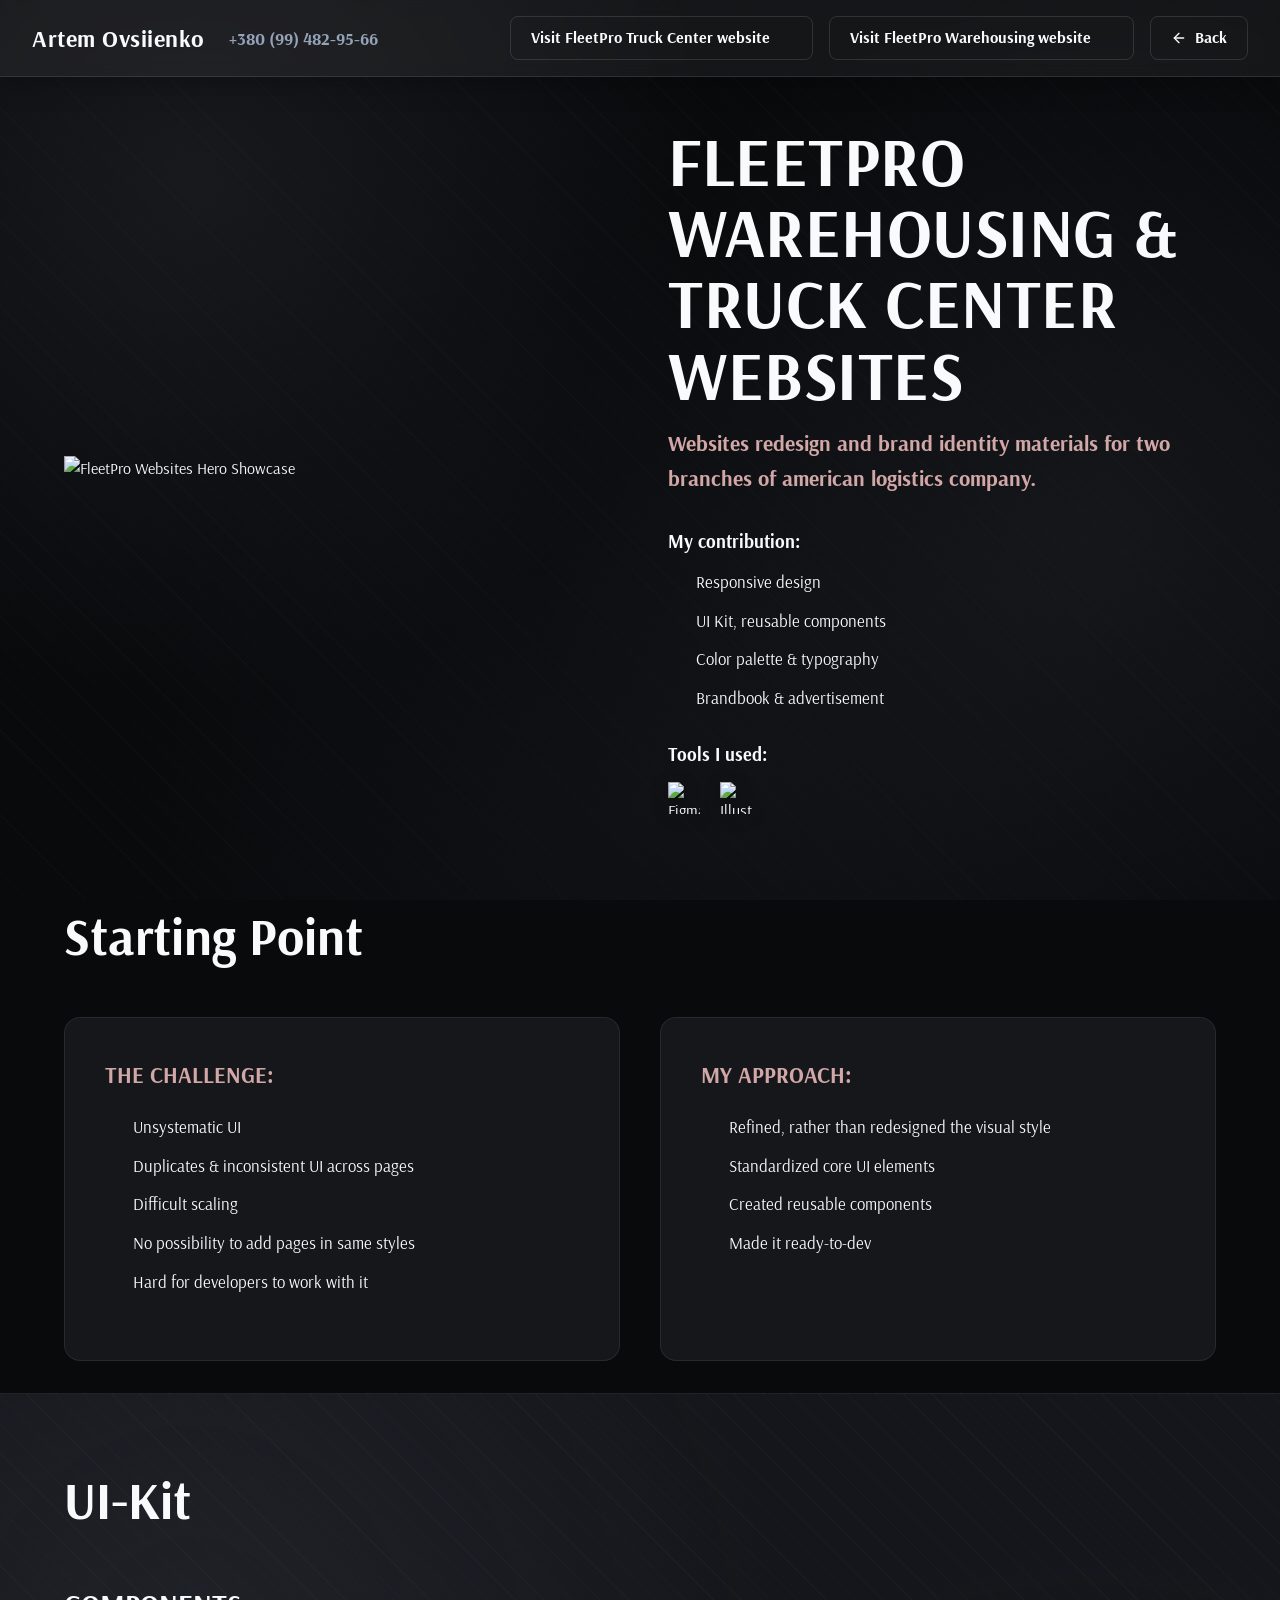
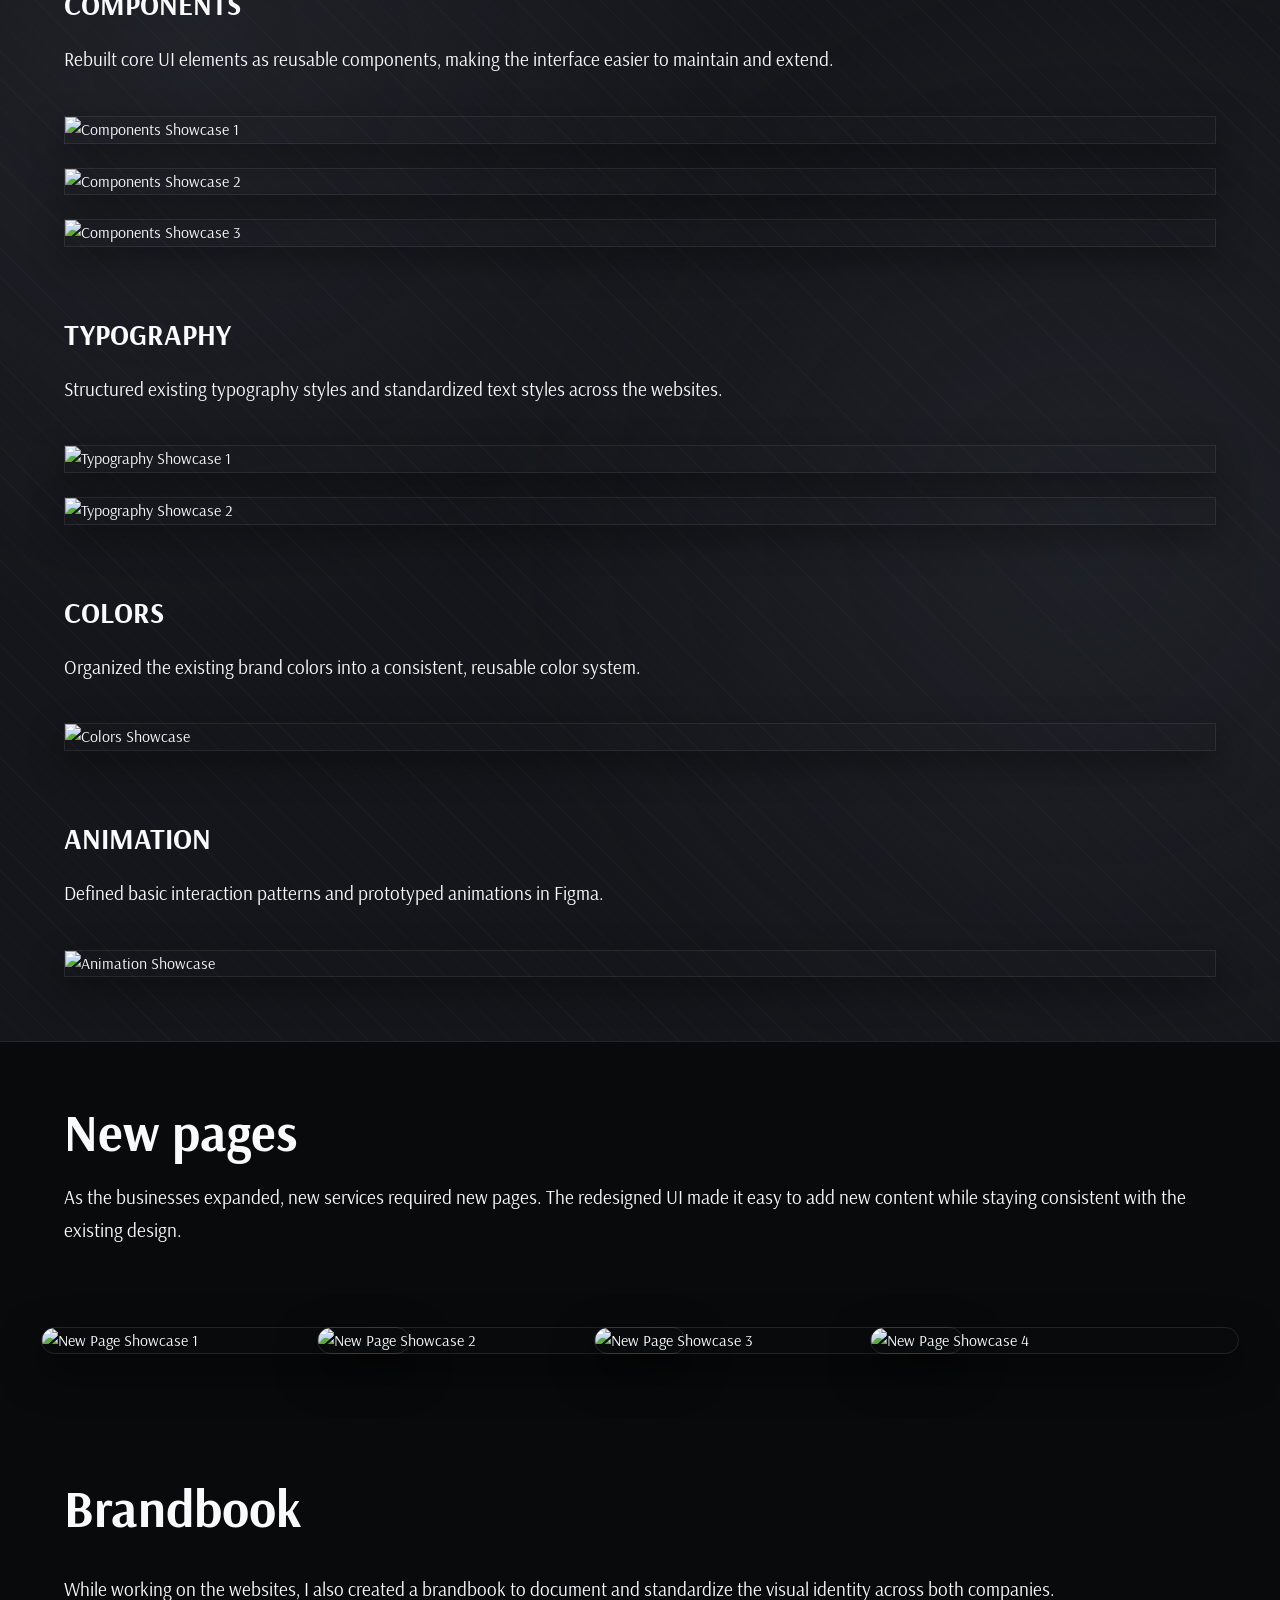
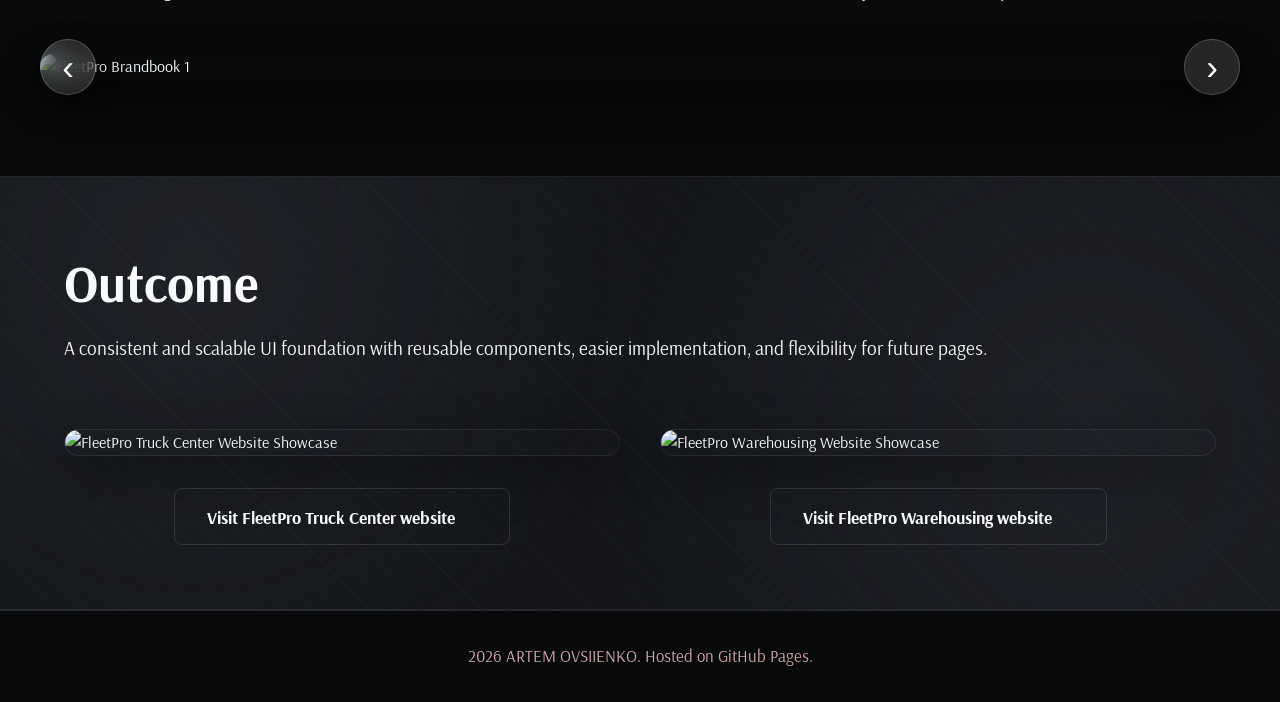
==== fleetpro.html @ a0282f59 "Add files via upload" ====
<!DOCTYPE html>
<html lang="uk">
<head>
  <meta charset="UTF-8" />
  <meta name="viewport" content="width=device-width, initial-scale=1.0" />
  <title>FleetPro Websites — Artem Ovsiienko</title>
  
  <!-- Google Fonts: Arsenal -->
  <link rel="preconnect" href="https://fonts.googleapis.com">
  <link rel="preconnect" href="https://fonts.gstatic.com" crossorigin>
  <link href="https://fonts.googleapis.com/css2?family=Arsenal:ital,wght@0,400;0,700;1,400;1,700&display=swap" rel="stylesheet">
  
  <link rel="stylesheet" href="style.css" />
</head>
<body>

  <!-- Case Study Navigation Bar -->
  <header class="navbar">
    <div class="logo-wrapper">
      <a href="index.html" class="logo">Artem Ovsiienko</a>
      <a href="tel:+380994829566" class="header-phone">+380 (99) 482-95-66</a>
    </div>
    
    <div class="case-nav-right">
      <a href="https://www.fleetprotruckcenter.com/" target="_blank" rel="noopener noreferrer" class="btn btn-outline-back hide-on-mobile">
        <span>Visit FleetPro Truck Center website</span>
        <img src="Media/open_in_new.svg" alt="" class="nav-external-icon" />
      </a>
      <a href="https://www.fleetprowarehousing.com/" target="_blank" rel="noopener noreferrer" class="btn btn-outline-back hide-on-mobile">
        <span>Visit FleetPro Warehousing website</span>
        <img src="Media/open_in_new.svg" alt="" class="nav-external-icon" />
      </a>
      <a href="index.html#work" class="btn btn-outline-back btn-back-nav">
        <svg class="back-arrow-icon" viewBox="0 0 24 24" fill="none" stroke="currentColor" stroke-width="2" stroke-linecap="round" stroke-linejoin="round">
          <line x1="19" y1="12" x2="5" y2="12"></line>
          <polyline points="12 19 5 12 12 5"></polyline>
        </svg>
        <span class="btn-text">Back</span>
      </a>
    </div>
  </header>

  <!-- Mobile-Only Floating Action Button -->
  <a href="https://www.fleetprotruckcenter.com/" target="_blank" rel="noopener noreferrer" class="btn btn-floating-external mobile-only-floating">
    <span>Visit FleetPro Truck Center website</span>
    <img src="Media/open_in_new.svg" alt="" class="external-icon" />
  </a>

  <!-- Case Study Main Content -->
  <main class="case-detail-container">

    <!-- 1. Hero Section -->
    <section class="case-hero-grid">
      <div class="case-hero-img-wrapper">
        <img src="Media/fleetpro/fleetpro_hero.png" alt="FleetPro Websites Hero Showcase" class="case-hero-img" />
      </div>

      <div class="case-hero-text">
        <h1 class="case-title">FLEETPRO WAREHOUSING & TRUCK CENTER WEBSITES</h1>
        <p class="case-subtitle">Websites redesign and brand identity materials for two branches of american logistics company.</p>

        <div class="case-role-block">
          <span class="role-label">My contribution:</span>
          <ul class="custom-list">
            <li>Responsive design</li>
            <li>UI Kit, reusable components</li>
            <li>Color palette & typography</li>
            <li>Brandbook & advertisement</li>
          </ul>
        </div>

        <!-- Tools I used Block -->
        <div class="case-tools-block">
          <span class="role-label">Tools I used:</span>
          <div class="tools-icon-row">
            <img src="Media/figma.svg" alt="Figma" class="tool-icon" title="Figma" />
            <img src="Media/illustrator.svg" alt="Illustrator" class="tool-icon" title="Illustrator" />
          </div>
        </div>
      </div>
    </section>

    <!-- 2. Starting Point Section -->
    <section class="case-section">
      <div class="case-section-header">
        <h2>Starting Point</h2>
      </div>

      <div class="comparison-split-wrapper">
        <!-- Left Frame -->
        <div class="comparison-card">
          <h3>The challenge:</h3>
          <ul class="custom-list">
            <li>Unsystematic UI</li>
            <li>Duplicates & inconsistent UI across pages</li>
            <li>Difficult scaling</li>
            <li>No possibility to add pages in same styles</li>
            <li>Hard for developers to work with it</li>
          </ul>
        </div>

        <!-- Right Frame -->
        <div class="comparison-card">
          <h3>My approach:</h3>
          <ul class="custom-list">
            <li>Refined, rather than redesigned the visual style</li>
            <li>Standardized core UI elements</li>
            <li>Created reusable components</li>
            <li>Made it ready-to-dev</li>
          </ul>
        </div>
      </div>
    </section>

  </main>

  <!-- 3. UI-Kit Section (Elevated Lighter Dark Section) -->
  <section class="section-elevated-wrapper">
    <div class="case-detail-container" style="padding-top: 4rem; padding-bottom: 4rem;">
      <section class="case-section">
        <div class="case-section-header">
          <h2>UI-Kit</h2>
        </div>

        <div class="uikit-vertical-container">
          
          <!-- Components Group -->
          <div class="uikit-group">
            <h3>Components</h3>
            <p class="case-lead-text">Rebuilt core UI elements as reusable components, making the interface easier to maintain and extend.</p>
            <div class="uikit-stacked-media">
              <img src="Media/fleetpro/components1.png" alt="Components Showcase 1" />
              <img src="Media/fleetpro/components2.png" alt="Components Showcase 2" />
              <img src="Media/fleetpro/components3.png" alt="Components Showcase 3" />
            </div>
          </div>

          <!-- Typography Group -->
          <div class="uikit-group">
            <h3>Typography</h3>
            <p class="case-lead-text">Structured existing typography styles and standardized text styles across the websites.</p>
            <div class="uikit-stacked-media">
              <img src="Media/fleetpro/typography1.png" alt="Typography Showcase 1" />
              <img src="Media/fleetpro/typography2.png" alt="Typography Showcase 2" />
            </div>
          </div>

          <!-- Colors Group -->
          <div class="uikit-group">
            <h3>Colors</h3>
            <p class="case-lead-text">Organized the existing brand colors into a consistent, reusable color system.</p>
            <div class="uikit-stacked-media">
              <img src="Media/fleetpro/colors.png" alt="Colors Showcase" />
            </div>
          </div>

          <!-- Animation Group -->
          <div class="uikit-group">
            <h3>Animation</h3>
            <p class="case-lead-text">Defined basic interaction patterns and prototyped animations in Figma.</p>
            <div class="uikit-stacked-media">
              <img src="Media/fleetpro/animation.png" alt="Animation Showcase" />
            </div>
          </div>

        </div>
      </section>
    </div>
  </section>

  <!-- 4. New Pages Section -->
  <main class="case-detail-container">
    <section class="case-section">
      <div class="case-section-header">
        <h2>New pages</h2>
        <p class="case-lead-text">
          As the businesses expanded, new services required new pages. The redesigned UI made it easy to add new content while staying consistent with the existing design.
        </p>
      </div>

      <div class="new-pages-overlap-container">
        <div class="new-page-card page-1"><img src="Media/fleetpro/newpage1.png" alt="New Page Showcase 1" /></div>
        <div class="new-page-card page-2"><img src="Media/fleetpro/newpage2.png" alt="New Page Showcase 2" /></div>
        <div class="new-page-card page-3"><img src="Media/fleetpro/newpage3.png" alt="New Page Showcase 3" /></div>
        <div class="new-page-card page-4"><img src="Media/fleetpro/newpage4.png" alt="New Page Showcase 4" /></div>
      </div>
    </section>
  </main>

  <!-- 5. Brandbook Section (Carousel - 19 Slides) -->
  <section class="diagram-carousel-section">
    
    <div class="carousel-text-header">
      <h2>Brandbook</h2>
      <p class="case-lead-text">
        While working on the websites, I also created a brandbook to document and standardize the visual identity across both companies.
      </p>
    </div>

    <!-- Carousel Stage -->
    <div class="carousel-stage">
      <button class="carousel-btn prev-btn" id="prevSlide" aria-label="Previous Slide">‹</button>
      
      <div class="carousel-viewport">
        <div class="carousel-track" id="carouselTrack">
          <div class="carousel-slide"><img src="Media/fleetpro/fleetpro_carousel1.png" alt="FleetPro Brandbook 1" /><div class="slide-shadow-overlay"></div></div>
          <div class="carousel-slide"><img src="Media/fleetpro/fleetpro_carousel2.png" alt="FleetPro Brandbook 2" /><div class="slide-shadow-overlay"></div></div>
          <div class="carousel-slide"><img src="Media/fleetpro/fleetpro_carousel3.png" alt="FleetPro Brandbook 3" /><div class="slide-shadow-overlay"></div></div>
          <div class="carousel-slide"><img src="Media/fleetpro/fleetpro_carousel4.png" alt="FleetPro Brandbook 4" /><div class="slide-shadow-overlay"></div></div>
          <div class="carousel-slide"><img src="Media/fleetpro/fleetpro_carousel5.png" alt="FleetPro Brandbook 5" /><div class="slide-shadow-overlay"></div></div>
          <div class="carousel-slide"><img src="Media/fleetpro/fleetpro_carousel6.png" alt="FleetPro Brandbook 6" /><div class="slide-shadow-overlay"></div></div>
          <div class="carousel-slide"><img src="Media/fleetpro/fleetpro_carousel7.png" alt="FleetPro Brandbook 7" /><div class="slide-shadow-overlay"></div></div>
          <div class="carousel-slide"><img src="Media/fleetpro/fleetpro_carousel8.png" alt="FleetPro Brandbook 8" /><div class="slide-shadow-overlay"></div></div>
          <div class="carousel-slide"><img src="Media/fleetpro/fleetpro_carousel9.png" alt="FleetPro Brandbook 9" /><div class="slide-shadow-overlay"></div></div>
          <div class="carousel-slide"><img src="Media/fleetpro/fleetpro_carousel10.png" alt="FleetPro Brandbook 10" /><div class="slide-shadow-overlay"></div></div>
          <div class="carousel-slide"><img src="Media/fleetpro/fleetpro_carousel11.png" alt="FleetPro Brandbook 11" /><div class="slide-shadow-overlay"></div></div>
          <div class="carousel-slide"><img src="Media/fleetpro/fleetpro_carousel12.png" alt="FleetPro Brandbook 12" /><div class="slide-shadow-overlay"></div></div>
          <div class="carousel-slide"><img src="Media/fleetpro/fleetpro_carousel13.png" alt="FleetPro Brandbook 13" /><div class="slide-shadow-overlay"></div></div>
          <div class="carousel-slide"><img src="Media/fleetpro/fleetpro_carousel14.png" alt="FleetPro Brandbook 14" /><div class="slide-shadow-overlay"></div></div>
          <div class="carousel-slide"><img src="Media/fleetpro/fleetpro_carousel15.png" alt="FleetPro Brandbook 15" /><div class="slide-shadow-overlay"></div></div>
          <div class="carousel-slide"><img src="Media/fleetpro/fleetpro_carousel16.png" alt="FleetPro Brandbook 16" /><div class="slide-shadow-overlay"></div></div>
          <div class="carousel-slide"><img src="Media/fleetpro/fleetpro_carousel17.png" alt="FleetPro Brandbook 17" /><div class="slide-shadow-overlay"></div></div>
          <div class="carousel-slide"><img src="Media/fleetpro/fleetpro_carousel18.png" alt="FleetPro Brandbook 18" /><div class="slide-shadow-overlay"></div></div>
          <div class="carousel-slide"><img src="Media/fleetpro/fleetpro_carousel19.png" alt="FleetPro Brandbook 19" /><div class="slide-shadow-overlay"></div></div>
        </div>
      </div>

      <button class="carousel-btn next-btn" id="nextSlide" aria-label="Next Slide">›</button>
    </div>

  </section>

  <!-- 6. Outcome Section (Elevated Lighter Dark Section with Two Separate Columns) -->
  <section class="section-elevated-wrapper">
    <div class="case-detail-container" style="padding-top: 4rem; padding-bottom: 4rem;">
      <section class="case-section">
        <div class="case-section-header">
          <h2>Outcome</h2>
          <p class="case-lead-text">
            A consistent and scalable UI foundation with reusable components, easier implementation, and flexibility for future pages.
          </p>
        </div>

        <!-- Two Separate Unoverlayed Columns -->
        <div class="outcome-columns-wrapper">
          
          <!-- Column 1: Truck Center -->
          <div class="outcome-column">
            <div class="outcome-card-clean">
              <img src="Media/fleetpro/truckcenter.png" alt="FleetPro Truck Center Website Showcase" />
            </div>
            <a href="https://www.fleetprotruckcenter.com/" target="_blank" rel="noopener noreferrer" class="btn btn-outline-back btn-section-external hide-on-mobile">
              <span>Visit FleetPro Truck Center website</span>
              <img src="Media/open_in_new.svg" alt="" class="nav-external-icon" />
            </a>
          </div>

          <!-- Column 2: Warehousing -->
          <div class="outcome-column">
            <div class="outcome-card-clean">
              <img src="Media/fleetpro/warehousing.png" alt="FleetPro Warehousing Website Showcase" />
            </div>
            <a href="https://www.fleetprowarehousing.com/" target="_blank" rel="noopener noreferrer" class="btn btn-outline-back btn-section-external hide-on-mobile">
              <span>Visit FleetPro Warehousing website</span>
              <img src="Media/open_in_new.svg" alt="" class="nav-external-icon" />
            </a>
          </div>

        </div>
      </section>
    </div>
  </section>

  <footer>
    <p class="footer-text">2026 ARTEM OVSIIENKO. Hosted on GitHub Pages.</p>
  </footer>

  <script src="script.js"></script>
</body>
</html>
---- style.css ----
/* CSS Variables & Global Reset - Monochrome & Grey Theme */
:root {
  --bg-dark: #090a0c;
  --bg-card: rgba(26, 28, 33, 0.75);
  --bg-elevated: #14161b;
  --bg-solid-grey: #1a1c21;
  --text-primary: #f8fafc;
  --text-muted: #94a3b8;
  --accent: #e2e8f0;
  --accent-rose: #D2A7A7;
  --border-color: rgba(255, 255, 255, 0.12);
  --border-hover: rgba(255, 255, 255, 0.35);
  --font-family: 'Arsenal', sans-serif;
  --max-width: 1200px;
  --radius: 16px;
  --transition: all 0.35s cubic-bezier(0.16, 1, 0.3, 1);
  --scroll-progress: 0%;
}

* {
  box-sizing: border-box;
  margin: 0;
  padding: 0;
}

html {
  scroll-behavior: smooth;
}

body {
  background-color: var(--bg-dark);
  background-image: 
    radial-gradient(circle at 15% 20%, rgba(50, 53, 61, 0.35) 0%, transparent 40%),
    radial-gradient(circle at 85% 60%, rgba(35, 38, 44, 0.45) 0%, transparent 45%),
    radial-gradient(circle at 50% 90%, rgba(20, 22, 26, 0.6) 0%, transparent 50%),
    repeating-linear-gradient(
      45deg,
      rgba(255, 255, 255, 0.015) 0,
      rgba(255, 255, 255, 0.015) 1px,
      transparent 0,
      transparent 20px
    );
  background-attachment: fixed;
  color: var(--text-primary);
  font-family: var(--font-family);
  line-height: 1.6;
}

/* Typography */
h1 { font-weight: 700; line-height: 1.02; letter-spacing: 0.5px; margin-bottom: 0.75rem; text-transform: uppercase; }
h2 { font-size: 3.25rem; font-weight: 700; margin-bottom: 0.5rem; }
h3 { font-size: 1.65rem; font-weight: 700; color: var(--text-primary); text-transform: uppercase; }
p { color: var(--text-muted); margin-bottom: 1rem; font-size: 1.05rem; }
a { color: var(--accent); text-decoration: none; transition: var(--transition); }

.section {
  max-width: var(--max-width);
  margin: 0 auto;
  padding: 5rem 1.5rem;
}

.section-hero {
  padding-bottom: 2rem;
}

.section-no-frame {
  background: transparent;
  padding: 5rem 1.5rem;
}

.section-header {
  margin-bottom: 3rem;
}

.nda-text, .earlier-work-intro {
  color: var(--accent-rose);
  font-size: 1.05rem;
  margin-bottom: 0.5rem;
}

.section-header .sub-text {
  color: var(--text-primary);
  font-weight: 700;
  margin-top: 0.5rem;
}

/* Custom List with SVG Diamond Bullet */
.custom-list {
  list-style: none;
  padding-left: 0;
  margin-bottom: 1.5rem;
}

.custom-list li {
  position: relative;
  padding-left: 1.75rem;
  margin-bottom: 0.75rem;
  color: var(--text-primary);
  font-size: 1.05rem;
  font-weight: 400;
}

.custom-list li b {
  font-weight: 700;
  color: var(--text-primary);
}

.custom-list li::before {
  content: "";
  position: absolute;
  left: 0;
  top: 0.35rem;
  width: 12px;
  height: 12px;
  background: url('Media/diamond.svg') no-repeat center center;
  background-size: contain;
}

/* Dark Custom List specifically for Light Frame Backgrounds */
.custom-list-dark li {
  color: #0f172a !important;
}

.custom-list-dark li b {
  color: #0f172a !important;
}

.hero-lead {
  font-size: 1.5rem;
  font-weight: 700;
  line-height: 1.35;
  color: var(--accent-rose);
  margin-bottom: 2.5rem;
}

/* Mobile vs Desktop Header Visibility */
.hero-header-mobile {
  display: none;
}

.hero-header-desktop {
  display: block;
}

/* Navbar — Dynamic Scroll Gradient Fill */
.navbar {
  position: sticky;
  top: 0;
  background: 
    linear-gradient(
      to right, 
      var(--bg-solid-grey) 0%, 
      var(--bg-solid-grey) var(--scroll-progress), 
      rgba(255, 255, 255, 0.05) var(--scroll-progress), 
      rgba(255, 255, 255, 0.05) 100%
    ) !important;
  backdrop-filter: blur(8px);
  -webkit-backdrop-filter: blur(8px);
  border-bottom: 1px solid rgba(255, 255, 255, 0.10);
  display: flex;
  justify-content: space-between;
  align-items: center;
  padding: 1rem 2rem;
  z-index: 1000;
  box-shadow: 0 4px 30px rgba(0, 0, 0, 0.3);
  will-change: background;
}

.logo-wrapper {
  display: flex;
  align-items: center;
  gap: 1.5rem;
}

.logo {
  font-size: 1.5rem;
  font-weight: 700;
  color: var(--text-primary);
  letter-spacing: 0.5px;
}

.header-phone {
  color: var(--text-muted);
  font-weight: 700;
  font-size: 1.1rem;
  transition: var(--transition);
}

.header-phone:hover {
  color: var(--text-primary);
}

.nav-menu {
  display: flex;
  align-items: center;
  gap: 2rem;
}

.nav-link {
  color: var(--text-muted);
  font-weight: 700;
  font-size: 1.1rem;
  display: inline-block;
  transition: transform 0.25s ease, color 0.25s ease;
  transform-origin: center;
}

.nav-link:hover {
  color: var(--text-primary);
}

.nav-link.active {
  color: var(--text-primary);
  transform: scale(1.1);
  text-shadow: 0 0 12px rgba(248, 250, 252, 0.3);
}

.nav-toggle {
  display: none;
  background: none;
  border: none;
  cursor: pointer;
  flex-direction: column;
  gap: 5px;
}

.bar {
  width: 24px;
  height: 2px;
  background-color: var(--text-primary);
  transition: var(--transition);
}

/* External Link Icon in Navbar */
.nav-external-icon {
  width: 14px;
  height: 14px;
  object-fit: contain;
  filter: brightness(0) invert(1);
}

/* Mobile-Only Floating External Button — Hidden on Desktop Viewports */
.mobile-only-floating {
  display: none !important;
}

/* Hero Section */
.hero-container {
  display: grid;
  grid-template-columns: 1fr 1.1fr;
  gap: 2.5rem;
  align-items: center;
}

.hero-img-wrapper {
  width: 100%;
}

.hero-photo {
  width: 100%;
  max-height: 1040px;
  object-fit: contain;
  display: block;
}

.hero-title {
  font-size: 8.25rem;
}

/* Buttons Styling */
.btn {
  display: inline-flex;
  align-items: center;
  justify-content: center;
  padding: 0.85rem 1.75rem;
  border-radius: 8px;
  font-weight: 700;
  font-size: 1.05rem;
  text-align: center;
  cursor: pointer;
  transition: var(--transition);
  text-decoration: none;
}

/* Interactive Cards Layouts */
.card {
  text-decoration: none !important;
  color: inherit;
  cursor: pointer;
}

.cards-grid {
  display: grid;
  grid-template-columns: repeat(3, 1fr);
  gap: 2.5rem;
}

.card-full {
  grid-column: span 3;
  display: grid;
  grid-template-columns: 1fr 1.1fr;
  align-items: center;
  background-color: var(--bg-card);
  border: none;
  border-radius: var(--radius);
  overflow: hidden;
  position: relative;
  transition: var(--transition);
  min-height: 420px;
}

.card-education {
  margin-top: 1rem;
}

.card-title-rose {
  color: var(--accent-rose);
}

.card-stacked {
  display: flex;
  flex-direction: column;
  background-color: var(--bg-card);
  border: none;
  border-radius: var(--radius);
  overflow: hidden;
  position: relative;
  transition: var(--transition);
  min-height: 680px;
}

.card-visual-top {
  position: relative;
  z-index: 2;
  width: 100%;
  height: 400px;
  display: flex;
  align-items: center;
  justify-content: center;
  padding: 0.5rem 1.5rem 0;
  overflow: hidden;
}

.card-corner-icon {
  position: absolute;
  top: 1.5rem;
  right: 1.5rem;
  width: 28px;
  height: 28px;
  z-index: 3;
  object-fit: contain;
  transition: var(--transition);
}

.card-bg-img {
  position: absolute;
  top: 0;
  left: 0;
  width: 100%;
  height: 100%;
  object-fit: cover;
  z-index: 1;
  transition: var(--transition);
}

.card-visual {
  position: relative;
  z-index: 2;
  width: 100%;
  height: 100%;
  min-height: 380px;
  display: flex;
  align-items: center;
  justify-content: center;
  padding: 1.5rem;
}

.card-mockup-img {
  position: relative;
  z-index: 2;
  max-width: 90%;
  max-height: 85%;
  object-fit: contain;
  transition: var(--transition);
}

.card-visual-top .card-mockup-img {
  max-width: 100%;
  max-height: 100%;
  transform: scale(1.15);
}

/* Liquid Glass Holders */
.card-glass-holder {
  position: relative;
  z-index: 2;
  margin: 1.5rem 1.5rem 1.5rem 0;
  padding: 2rem;
  background: rgba(255, 255, 255, 0.05);
  backdrop-filter: blur(8px);
  -webkit-backdrop-filter: blur(8px);
  border: 1px solid rgba(255, 255, 255, 0.10);
  border-radius: calc(var(--radius) - 4px);
  display: flex;
  flex-direction: column;
  justify-content: space-between;
  flex-grow: 1;
  transition: var(--transition);
  box-shadow: 0 8px 32px 0 rgba(0, 0, 0, 0.37);
}

.card-stacked .card-glass-holder {
  margin: 0.75rem 1.25rem 1.25rem;
}

.card-glass-header {
  display: flex;
  justify-content: space-between;
  align-items: center;
  margin-bottom: 0.75rem;
}

.tag-group {
  display: flex;
  align-items: center;
  flex-wrap: wrap;
  gap: 0.4rem;
  margin-bottom: 1rem;
}

.card-tag {
  font-size: 0.85rem;
  font-weight: 700;
  color: var(--accent-rose);
  text-transform: lowercase;
}

.tag-diamond {
  width: 10px;
  height: 10px;
  opacity: 0.8;
  display: inline-block;
}

.card-year {
  font-size: 1.15rem;
  font-weight: 700;
  color: #F8FAFC;
}

.card-desc {
  color: #F8FAFC;
  font-size: 1.05rem;
  margin-bottom: 0;
}

/* Card Hover Animations */
.card:hover {
  box-shadow: 0 16px 40px rgba(0, 0, 0, 0.6);
}

.card:hover .card-bg-img {
  transform: scale(1.03);
}

.card:hover .card-mockup-img {
  transform: scale(1.04) translateY(-4px);
}

.card-stacked:hover .card-visual-top .card-mockup-img {
  transform: scale(1.2) translateY(-4px);
}

.card:hover .card-corner-icon {
  transform: translateY(-2px) scale(1.1);
}

.card:hover .card-glass-holder {
  background: rgba(255, 255, 255, 0.08);
  border-color: rgba(255, 255, 255, 0.20);
}

/* Earlier Work Grid */
.cards-grid-two {
  display: grid;
  grid-template-columns: repeat(2, 1fr);
  gap: 2.5rem;
}

/* Contacts Section */
.contact-section-clean {
  padding: 5rem 1.5rem;
}

.contact-grid-two {
  display: grid;
  grid-template-columns: 1fr 1fr;
  gap: 2.5rem;
  align-items: stretch;
}

.contact-list {
  display: flex;
  flex-direction: column;
  justify-content: center;
  gap: 1.75rem;
}

.contact-item {
  display: flex;
  align-items: center;
  gap: 1rem;
  color: var(--text-primary);
  font-size: 1.35rem;
  font-weight: 700;
  text-decoration: none !important;
  transition: var(--transition);
}

.contact-item:hover {
  color: var(--accent-rose);
  transform: translateX(4px);
}

.contact-icon {
  width: 28px;
  height: 28px;
  object-fit: contain;
  transition: var(--transition);
}

/* CV Stacked Card in Contacts Section */
.card-cv {
  min-height: 520px;
}

.card-glass-holder-cv {
  align-items: center;
  justify-content: center;
  margin: 0.75rem 1.25rem 1.25rem;
  padding: 1.5rem;
  flex-grow: 0;
}

.cv-title-centered {
  text-align: center;
  font-size: 1.5rem;
  letter-spacing: 1px;
  margin-bottom: 0;
}

/* Modal Popup Window */
.modal-overlay {
  position: fixed;
  top: 0;
  left: 0;
  width: 100vw;
  height: 100vh;
  background: rgba(0, 0, 0, 0.75);
  backdrop-filter: blur(8px);
  -webkit-backdrop-filter: blur(8px);
  z-index: 2000;
  display: flex;
  align-items: center;
  justify-content: center;
  padding: 1.5rem;
  opacity: 0;
  visibility: hidden;
  transition: all 0.3s ease;
}

.modal-overlay.active {
  opacity: 1;
  visibility: visible;
}

.modal-box {
  background: rgba(26, 28, 33, 0.95);
  border: 1px solid rgba(255, 255, 255, 0.2);
  border-radius: var(--radius);
  padding: 2.25rem;
  max-width: 480px;
  width: 100%;
  box-shadow: 0 20px 50px rgba(0, 0, 0, 0.8);
  transform: translateY(20px);
  transition: transform 0.3s ease;
}

.modal-overlay.active .modal-box {
  transform: translateY(0);
}

.modal-box h3 {
  margin-bottom: 0.75rem;
  font-size: 1.5rem;
}

.modal-box p {
  color: var(--text-primary);
  font-size: 1.05rem;
  margin-bottom: 1.75rem;
  line-height: 1.5;
}

.modal-actions {
  display: flex;
  gap: 1rem;
  justify-content: flex-end;
}

.btn-modal-cancel {
  background: transparent;
  color: var(--text-muted);
  border: 1px solid var(--border-color);
  padding: 0.75rem 1.25rem;
}

.btn-modal-cancel:hover {
  color: var(--text-primary);
  border-color: var(--border-hover);
}

.btn-modal-confirm {
  background: var(--text-primary);
  color: #000;
  padding: 0.75rem 1.5rem;
}

.btn-modal-confirm:hover {
  background: #ffffff;
  color: #000;
}

/* Case Study Pages & Back Button Fixes */
.case-nav-right {
  display: flex;
  align-items: center;
  gap: 1rem;
  flex-shrink: 0;
}

.btn-outline-back {
  background-color: transparent;
  color: var(--text-primary);
  border: 1px solid var(--border-color);
  padding: 0.5rem 1.25rem;
  border-radius: 8px;
  font-size: 1rem;
  font-weight: 700;
  display: inline-flex;
  align-items: center;
  gap: 0.5rem;
  white-space: nowrap;
  transition: var(--transition);
}

.btn-outline-back span {
  white-space: nowrap;
}

.btn-outline-back:hover {
  border-color: var(--border-hover);
  background-color: rgba(255, 255, 255, 0.08);
  color: var(--accent-rose);
  transform: translateX(-2px);
}

.back-arrow-icon {
  width: 16px;
  height: 16px;
  flex-shrink: 0;
  stroke: currentColor;
}

.case-gallery-container {
  width: 100%;
  max-width: 1400px;
  margin: 0 auto;
  padding: 2rem 1.5rem 4rem;
  display: flex;
  flex-direction: column;
  gap: 2rem;
}

.gallery-item {
  width: 100%;
  border-radius: var(--radius);
  overflow: hidden;
  box-shadow: 0 10px 30px rgba(0, 0, 0, 0.4);
}

.gallery-media {
  width: 100%;
  height: auto;
  display: block;
  object-fit: cover;
}

/* ==========================================================================
   Case Studies Common Layouts (Sierra & FleetPro)
   ========================================================================== */

.case-detail-container {
  width: 100%;
  max-width: 1200px;
  margin: 0 auto;
  padding: 3rem 1.5rem 2rem;
  display: flex;
  flex-direction: column;
  gap: 5rem;
}

.case-hero-grid {
  display: grid;
  grid-template-columns: 1fr 1fr;
  gap: 3.5rem;
  align-items: center;
}

.case-hero-img-wrapper {
  width: 100%;
}

.case-hero-img {
  width: 100%;
  height: auto;
  object-fit: contain;
  display: block;
}

.case-title {
  font-size: 4.25rem;
  font-weight: 700;
  line-height: 1.05;
  color: var(--text-primary);
  margin-bottom: 1rem;
}

.case-subtitle {
  font-size: 1.35rem;
  font-weight: 700;
  color: var(--accent-rose);
  margin-bottom: 2rem;
}

.role-label {
  display: block;
  font-size: 1.15rem;
  font-weight: 700;
  color: var(--text-primary);
  margin-bottom: 0.75rem;
}

/* Tools I used Icon Row */
.case-tools-block {
  margin-top: 1.75rem;
}

.tools-icon-row {
  display: flex;
  align-items: center;
  gap: 1.25rem;
}

.tool-icon {
  width: 32px;
  height: 32px;
  object-fit: contain;
  transition: var(--transition);
  filter: drop-shadow(0 4px 8px rgba(0, 0, 0, 0.3));
}

.tool-icon:hover {
  transform: translateY(-3px) scale(1.1);
}

.case-section {
  display: flex;
  flex-direction: column;
  gap: 2rem;
  width: 100%;
  max-width: 1200px;
}

.case-lead-text {
  font-size: 1.2rem;
  line-height: 1.7;
  color: var(--text-primary);
  width: 100%;
}

/* Elevated Dark Section Wrappers (Slightly Lighter Dark BG & Standard Light Font) */
.section-elevated-wrapper {
  width: 100vw;
  position: relative;
  left: 50%;
  right: 50%;
  margin-left: -50vw;
  margin-right: -50vw;
  background-color: var(--bg-elevated);
  background-image: 
    radial-gradient(circle at 15% 20%, rgba(65, 68, 77, 0.25) 0%, transparent 40%),
    radial-gradient(circle at 85% 60%, rgba(50, 53, 61, 0.35) 0%, transparent 45%),
    repeating-linear-gradient(
      45deg,
      rgba(255, 255, 255, 0.02) 0,
      rgba(255, 255, 255, 0.02) 1px,
      transparent 0,
      transparent 20px
    );
  color: var(--text-primary);
  border-top: 1px solid rgba(255, 255, 255, 0.05);
  border-bottom: 1px solid rgba(255, 255, 255, 0.05);
}

/* Two Independent Glass Cards */
.comparison-split-wrapper {
  display: grid;
  grid-template-columns: 1fr 1fr;
  gap: 2.5rem;
  width: 100%;
}

.comparison-card {
  background-color: var(--bg-card);
  padding: 2.5rem;
  border-radius: var(--radius);
  border: 1px solid rgba(255, 255, 255, 0.08);
  backdrop-filter: blur(8px);
  -webkit-backdrop-filter: blur(8px);
  height: 100%;
}

.comparison-card h3 {
  font-size: 1.4rem;
  margin-bottom: 1.25rem;
  color: var(--accent-rose);
}

/* Explicit Light Theme Variation for Comparison Cards */
.comparison-card-light {
  background-color: #e2e8f0 !important;
  background-image: repeating-linear-gradient(
    45deg,
    rgba(9, 10, 12, 0.035) 0,
    rgba(9, 10, 12, 0.035) 1px,
    transparent 0,
    transparent 20px
  ) !important;
  border: 1px solid rgba(9, 10, 12, 0.12) !important;
  color: #090a0c !important;
  box-shadow: 0 10px 30px rgba(0, 0, 0, 0.08) !important;
}

.comparison-card-light h3 {
  color: #0f172a !important;
}

/* Overlapping Screenshots Stack (Sierra) */
.screenshots-overlay-stack {
  position: relative;
  width: 100%;
  margin-top: 1rem;
  margin-bottom: 2rem;
  display: flex;
  flex-direction: column;
}

.screenshot-item {
  width: 80%;
  border-radius: 0;
  border: none;
  overflow: hidden;
  box-shadow: 0 16px 45px rgba(0, 0, 0, 0.5);
  transition: var(--transition);
}

.screenshot-item img {
  width: 100%;
  height: auto;
  display: block;
  border-radius: 0;
}

.item-top-left {
  position: relative;
  z-index: 1;
  align-self: flex-start;
}

.item-bottom-right {
  position: relative;
  z-index: 2;
  align-self: flex-end;
  margin-top: -30%;
}

.screenshot-item:hover {
  z-index: 3;
  transform: scale(1.02);
}

/* Center External Action Button below Section */
.case-action-center {
  display: flex;
  justify-content: center;
  margin-top: 2rem;
}

.btn-section-external {
  padding: 0.85rem 2rem;
  font-size: 1.1rem;
}

/* ==========================================================================
   FleetPro Specific Layouts
   ========================================================================== */

/* UI-Kit Vertical Restructured Layout */
.uikit-vertical-container {
  display: flex;
  flex-direction: column;
  gap: 4rem;
  width: 100%;
}

.uikit-group {
  display: flex;
  flex-direction: column;
  gap: 1rem;
}

.uikit-group h3 {
  font-size: 1.8rem;
  color: var(--text-primary);
}

.uikit-stacked-media {
  display: flex;
  flex-direction: column;
  gap: 1.5rem;
  margin-top: 0.5rem;
  width: 100%;
}

.uikit-stacked-media img {
  width: 100%;
  height: auto;
  display: block;
  border-radius: 0 !important;
  box-shadow: 0 12px 35px rgba(0, 0, 0, 0.4);
  border: 1px solid rgba(255, 255, 255, 0.08);
}

/* New Pages Overlapping Layout (4 Horizontal Cards) */
.new-pages-overlap-container {
  display: flex;
  align-items: center;
  justify-content: center;
  width: 100%;
  padding: 2rem 0;
  position: relative;
}

.new-page-card {
  flex: 0 0 32%;
  margin-right: -8%;
  border-radius: var(--radius);
  overflow: hidden;
  box-shadow: 0 16px 40px rgba(0, 0, 0, 0.6);
  border: 1px solid rgba(255, 255, 255, 0.1);
  transition: var(--transition);
  position: relative;
}

.new-page-card:last-child {
  margin-right: 0;
}

.new-page-card img {
  width: 100%;
  height: auto;
  display: block;
}

.page-1 { z-index: 1; }
.page-2 { z-index: 2; }
.page-3 { z-index: 3; }
.page-4 { z-index: 4; }

.new-page-card:hover {
  z-index: 10;
  transform: translateY(-8px) scale(1.03);
  border-color: rgba(255, 255, 255, 0.3);
}

/* Outcome Section Two Separate Columns */
.outcome-columns-wrapper {
  display: grid;
  grid-template-columns: 1fr 1fr;
  gap: 2.5rem;
  width: 100%;
  margin-top: 1rem;
}

.outcome-column {
  display: flex;
  flex-direction: column;
  align-items: center;
  gap: 2rem;
  width: 100%;
}

.outcome-card-clean {
  width: 100%;
  border-radius: var(--radius);
  overflow: hidden;
  box-shadow: 0 16px 45px rgba(0, 0, 0, 0.4);
  border: 1px solid rgba(255, 255, 255, 0.08);
  transition: var(--transition);
}

.outcome-card-clean img {
  width: 100%;
  height: auto;
  display: block;
}

.outcome-card-clean:hover {
  transform: translateY(-4px);
  border-color: rgba(255, 255, 255, 0.2);
}

/* --------------------------------------------------------------------------
   Diagram Carousel Section
   -------------------------------------------------------------------------- */
.diagram-carousel-section {
  width: 100%;
  padding: 3rem 0 6rem;
  display: flex;
  flex-direction: column;
  align-items: center;
  overflow: hidden;
}

.carousel-text-header {
  width: 100%;
  max-width: 1200px;
  padding: 0 1.5rem;
  margin-bottom: 2rem;
  display: flex;
  flex-direction: column;
  gap: 1rem;
}

.carousel-stage {
  position: relative;
  width: 100vw;
  display: flex;
  align-items: center;
  justify-content: center;
}

.carousel-viewport {
  width: 100%;
  overflow: visible;
}

.carousel-track {
  display: flex;
  align-items: center;
  gap: 2.5rem;
  transition: transform 0.5s cubic-bezier(0.16, 1, 0.3, 1);
  will-change: transform;
}

/* Base Slide Styling */
.carousel-slide {
  flex: 0 0 1200px;
  max-width: calc(100vw - 3rem);
  position: relative;
  border-radius: var(--radius);
  overflow: hidden;
  box-shadow: 0 16px 40px rgba(0, 0, 0, 0.7);
  opacity: 0.35;
  transform: scale(0.85);
  transition: transform 0.5s cubic-bezier(0.16, 1, 0.3, 1), opacity 0.5s ease;
  cursor: pointer;
}

.carousel-slide img {
  width: 100%;
  height: auto;
  display: block;
}

/* Dark Shadow Overlay */
.slide-shadow-overlay {
  position: absolute;
  top: 0;
  left: 0;
  width: 100%;
  height: 100%;
  background: rgba(9, 10, 12, 0.7);
  transition: opacity 0.5s ease;
  pointer-events: none;
}

/* ACTIVE CENTER SLIDE */
.carousel-slide.active-center {
  opacity: 1;
  transform: scale(1) !important;
  z-index: 10;
  cursor: default;
}

.carousel-slide.active-center .slide-shadow-overlay {
  opacity: 0 !important;
}

/* ADJACENT LEFT & RIGHT SLIDES */
.carousel-slide.active-side {
  opacity: 0.5;
  transform: scale(0.85);
  z-index: 5;
}

.carousel-slide.active-side .slide-shadow-overlay {
  opacity: 0.5;
}

.carousel-btn {
  position: absolute;
  top: 50%;
  transform: translateY(-50%);
  z-index: 20;
  background: rgba(255, 255, 255, 0.12);
  backdrop-filter: blur(12px);
  -webkit-backdrop-filter: blur(12px);
  border: 1px solid rgba(255, 255, 255, 0.2);
  color: var(--text-primary);
  width: 56px;
  height: 56px;
  border-radius: 50%;
  font-size: 2.2rem;
  cursor: pointer;
  display: flex;
  align-items: center;
  justify-content: center;
  transition: var(--transition);
  box-shadow: 0 8px 25px rgba(0, 0, 0, 0.5);
}

.carousel-btn:hover {
  background: rgba(255, 255, 255, 0.25);
  color: var(--accent-rose);
}

.prev-btn { left: 2.5rem; }
.next-btn { right: 2.5rem; }

footer {
  text-align: center;
  padding: 2rem;
  border-top: 1px solid var(--border-color);
  font-size: 0.95rem;
}

.footer-text {
  color: var(--accent-rose);
  margin-bottom: 0;
}

/* Mobile & Tablet Responsiveness */
@media (max-width: 1200px) {
  .hero-title {
    font-size: 6rem;
  }
  .case-title {
    font-size: 3.5rem;
  }
  .carousel-slide {
    flex: 0 0 calc(100vw - 4rem);
  }
}

@media (max-width: 992px) {
  h2 {
    font-size: 2.5rem;
  }
  .section-hero {
    padding-bottom: 3rem;
  }
  .hero-container {
    grid-template-columns: 1fr;
  }
  .hero-title {
    font-size: 4.5rem;
  }
  .hero-photo {
    max-height: 600px;
  }
  .card-full {
    grid-template-columns: 1fr;
  }
  .cards-grid-two, .contact-grid-two, .case-hero-grid, .comparison-split-wrapper, .outcome-columns-wrapper {
    grid-template-columns: 1fr;
  }
  .new-pages-overlap-container {
    flex-wrap: wrap;
    gap: 1.5rem;
  }
  .new-page-card {
    flex: 0 0 45%;
    margin-right: 0;
  }
  .card-glass-holder {
    margin: 1rem;
  }
  .logo-wrapper {
    flex-direction: column;
    align-items: flex-start;
    gap: 0.2rem;
  }
}

/* MOBILE-ONLY BREAKPOINT (768px and below) */
@media (max-width: 768px) {
  .section, .section-hero, .section-no-frame, .contact-section-clean {
    padding: 2.5rem 1.25rem;
  }

  /* Hide desktop buttons on mobile */
  .hide-on-mobile {
    display: none !important;
  }

  /* Mobile floating action button — Displayed strictly on mobile viewports */
  .mobile-only-floating {
    display: inline-flex !important;
    position: fixed;
    bottom: 1.5rem;
    right: 1.25rem;
    z-index: 999;
    background: rgba(26, 28, 33, 0.9);
    backdrop-filter: blur(12px);
    -webkit-backdrop-filter: blur(12px);
    border: 1px solid rgba(255, 255, 255, 0.2);
    border-radius: 30px;
    padding: 0.65rem 1.25rem;
    color: var(--text-primary);
    font-size: 0.85rem;
    font-weight: 700;
    align-items: center;
    gap: 0.5rem;
    box-shadow: 0 10px 30px rgba(0, 0, 0, 0.6);
  }

  .external-icon {
    width: 14px;
    height: 14px;
    object-fit: contain;
    filter: brightness(0) invert(1);
  }

  .btn-back-nav .btn-text {
    display: none;
  }

  .btn-back-nav {
    padding: 0.5rem;
  }

  .section-header {
    margin-bottom: 1.5rem;
  }

  .cards-grid, .cards-grid-two, .contact-grid-two {
    gap: 1.5rem;
  }

  .hero-container {
    display: flex;
    flex-direction: column;
    gap: 1.5rem;
  }

  .hero-header-mobile {
    display: block;
    order: 1;
  }

  .hero-img-wrapper {
    order: 2;
  }

  .hero-text {
    order: 3;
  }

  .hero-header-desktop {
    display: none;
  }

  .hero-title {
    font-size: 2.75rem;
    margin-bottom: 0.5rem;
  }

  .hero-header-mobile .hero-lead {
    font-size: 1.25rem;
    margin-bottom: 0;
  }

  .custom-list li {
    text-align: left;
  }

  .card-stacked {
    min-height: auto;
  }

  .card-visual-top {
    height: 260px;
  }

  .case-nav-right {
    flex-direction: row;
    align-items: center;
    gap: 0.5rem;
  }

  .contact-list {
    flex-direction: column;
    align-items: flex-start;
    justify-content: flex-start;
    width: 100%;
    gap: 1.25rem;
  }

  .contact-item {
    justify-content: flex-start;
    width: 100%;
    font-size: 1.1rem;
  }

  .contact-icon {
    width: 22px;
    height: 22px;
  }

  .screenshots-overlay-stack {
    display: flex;
    flex-direction: column;
    gap: 1.5rem;
    margin-top: 1rem;
  }

  .screenshot-item {
    width: 100%;
    margin-top: 0 !important;
  }

  .case-gallery-container {
    padding: 1.5rem 1rem 3rem;
    gap: 1.25rem;
  }

  .prev-btn { left: 0.5rem; width: 44px; height: 44px; font-size: 1.6rem; }
  .next-btn { right: 0.5rem; width: 44px; height: 44px; font-size: 1.6rem; }

  .carousel-slide {
    flex: 0 0 calc(100vw - 2.5rem);
  }

  .nav-toggle { 
    display: flex; 
  }

  .nav-menu {
    position: absolute;
    top: 100%;
    left: 0;
    right: 0;
    background-color: var(--bg-dark);
    flex-direction: column;
    padding: 1.5rem;
    display: none;
    border-bottom: 1px solid var(--border-color);
  }

  .nav-menu.active { 
    display: flex; 
  }
}

@media (max-width: 576px) {
  h2 {
    font-size: 2rem;
  }
  .case-title {
    font-size: 2.25rem;
  }
  .new-page-card {
    flex: 0 0 100%;
  }
}
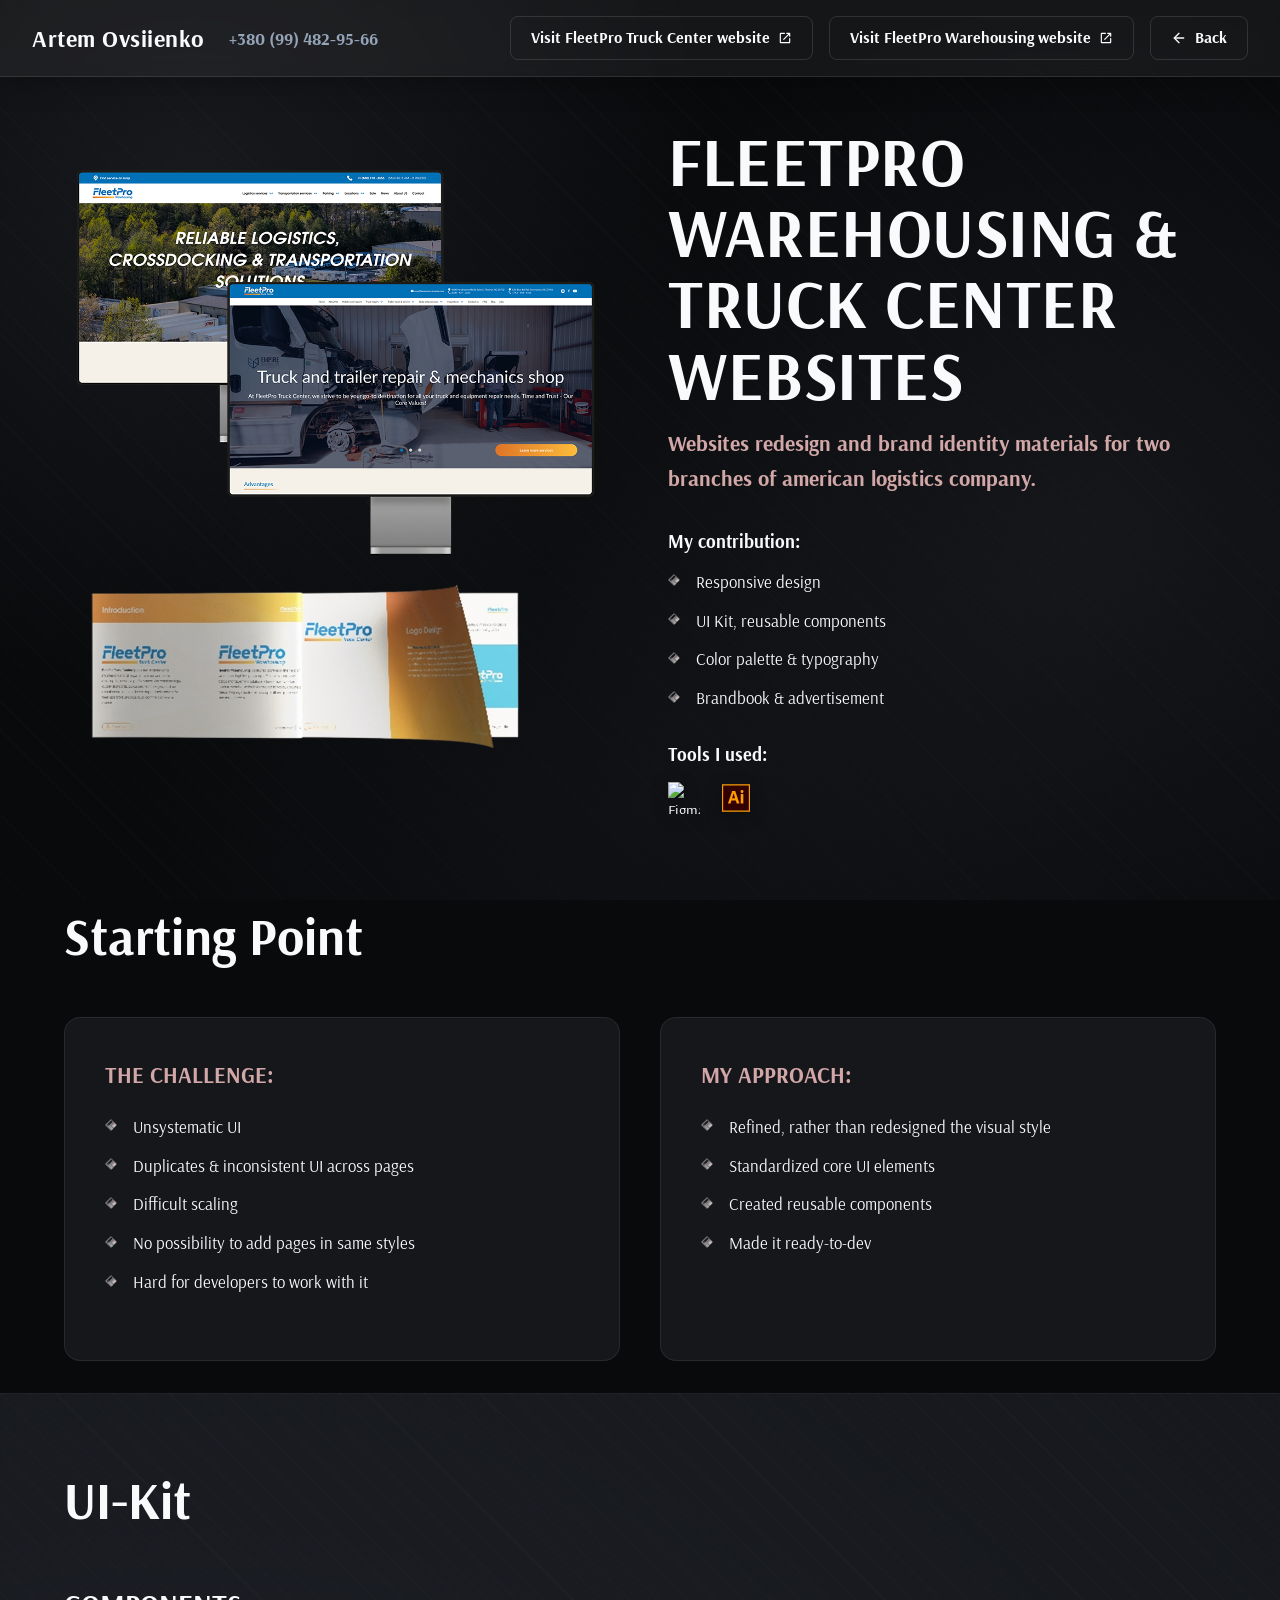
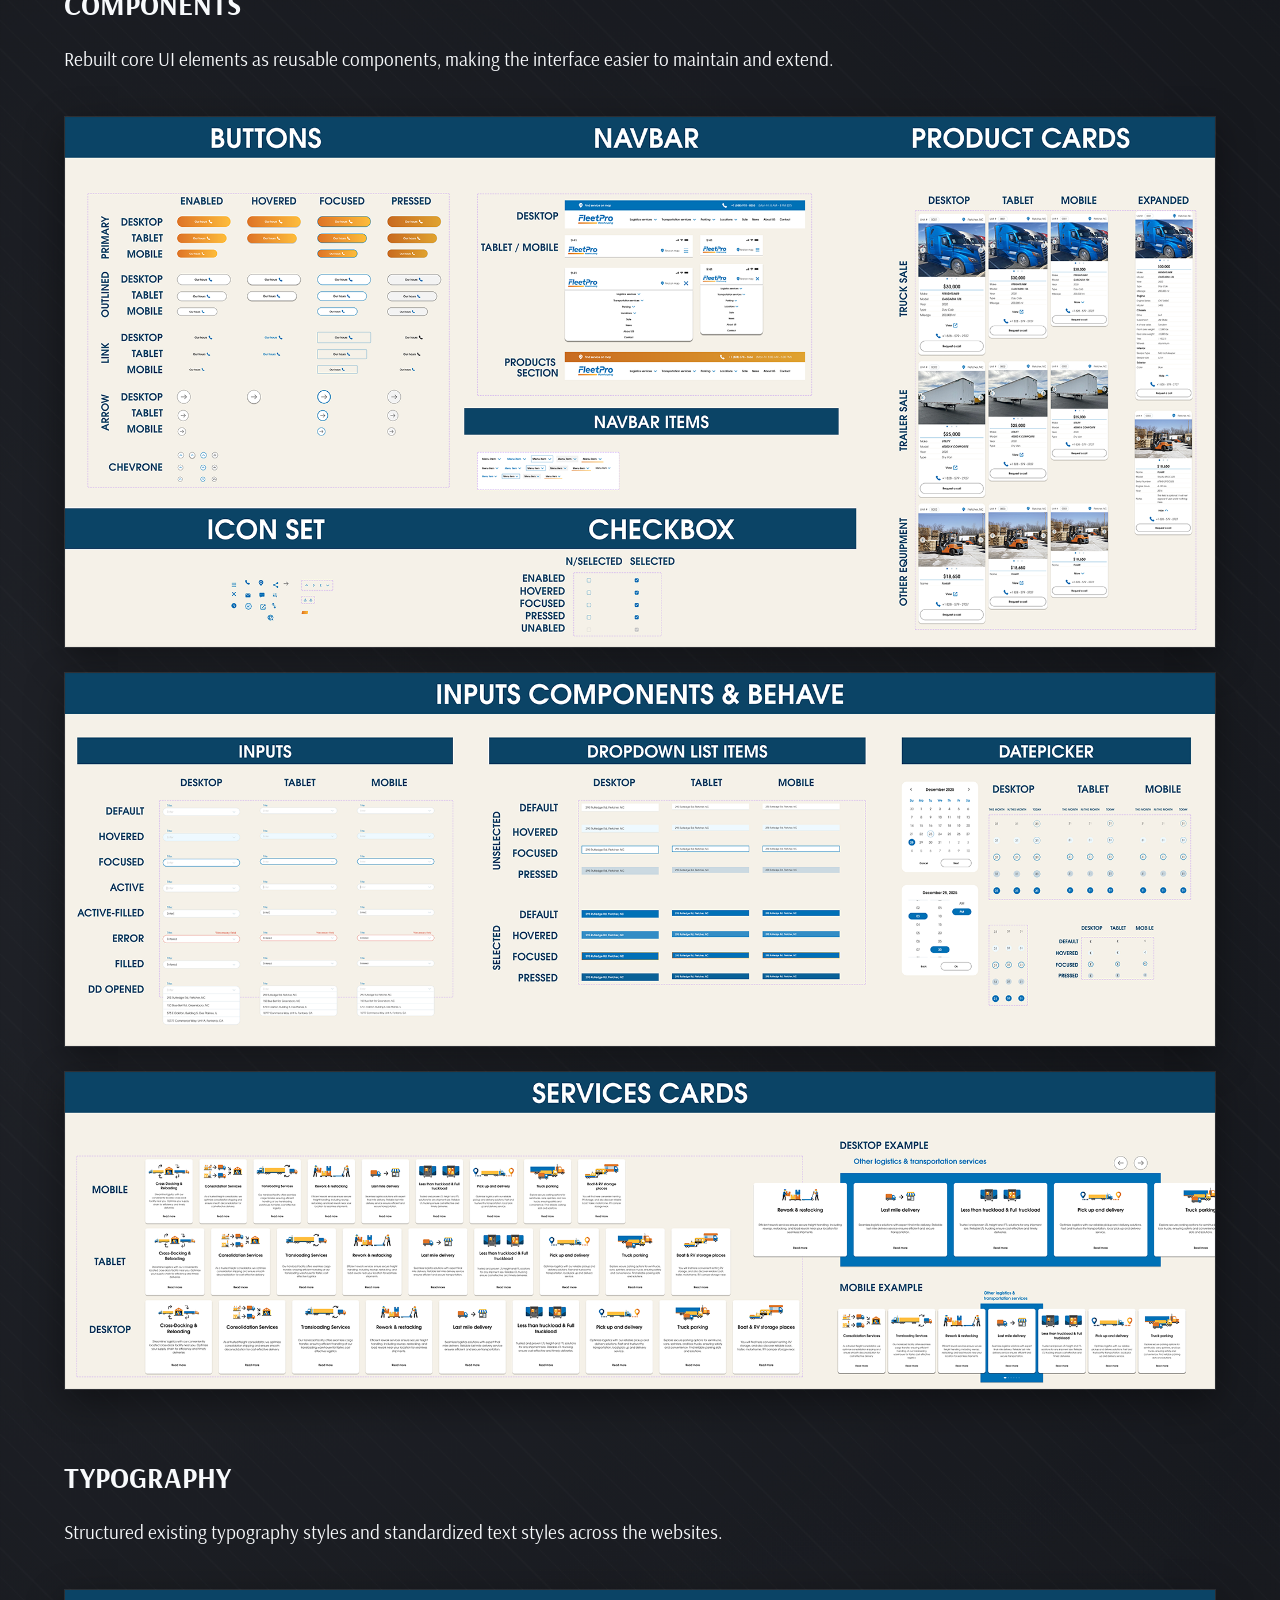
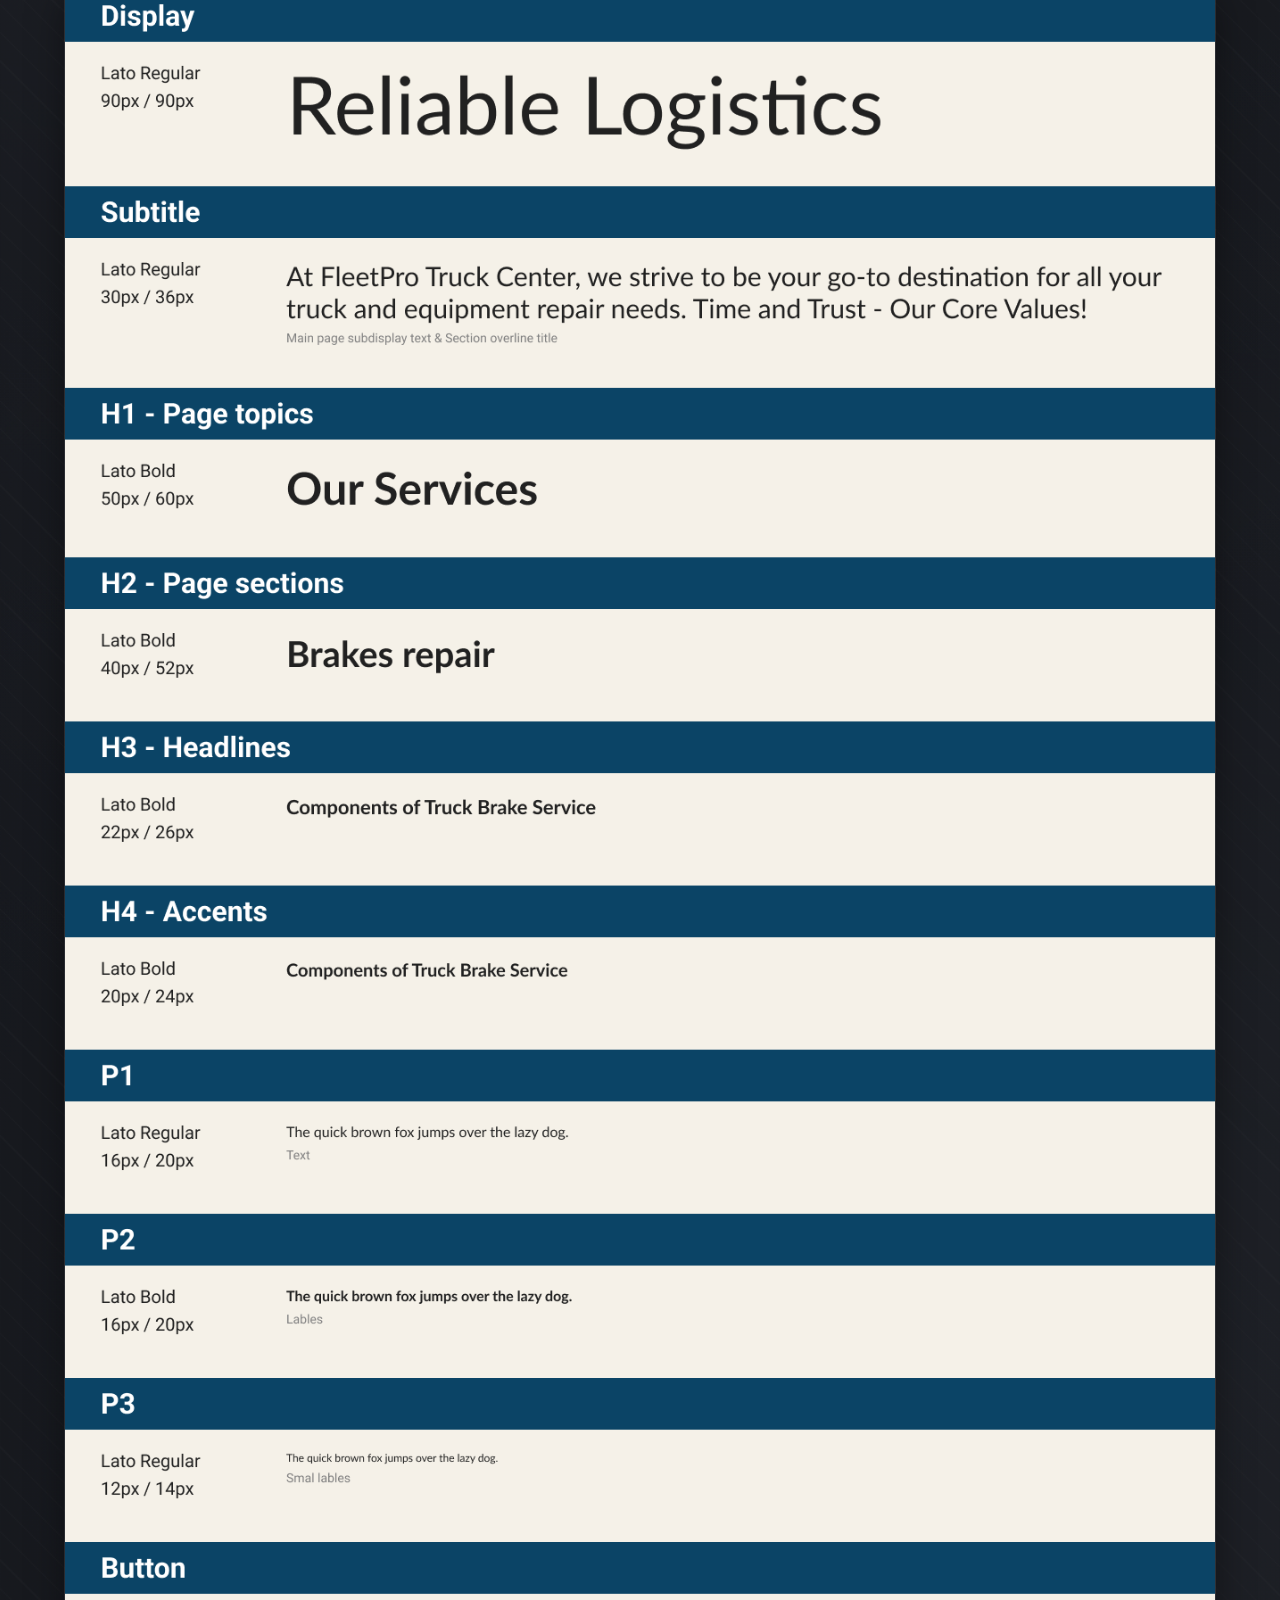
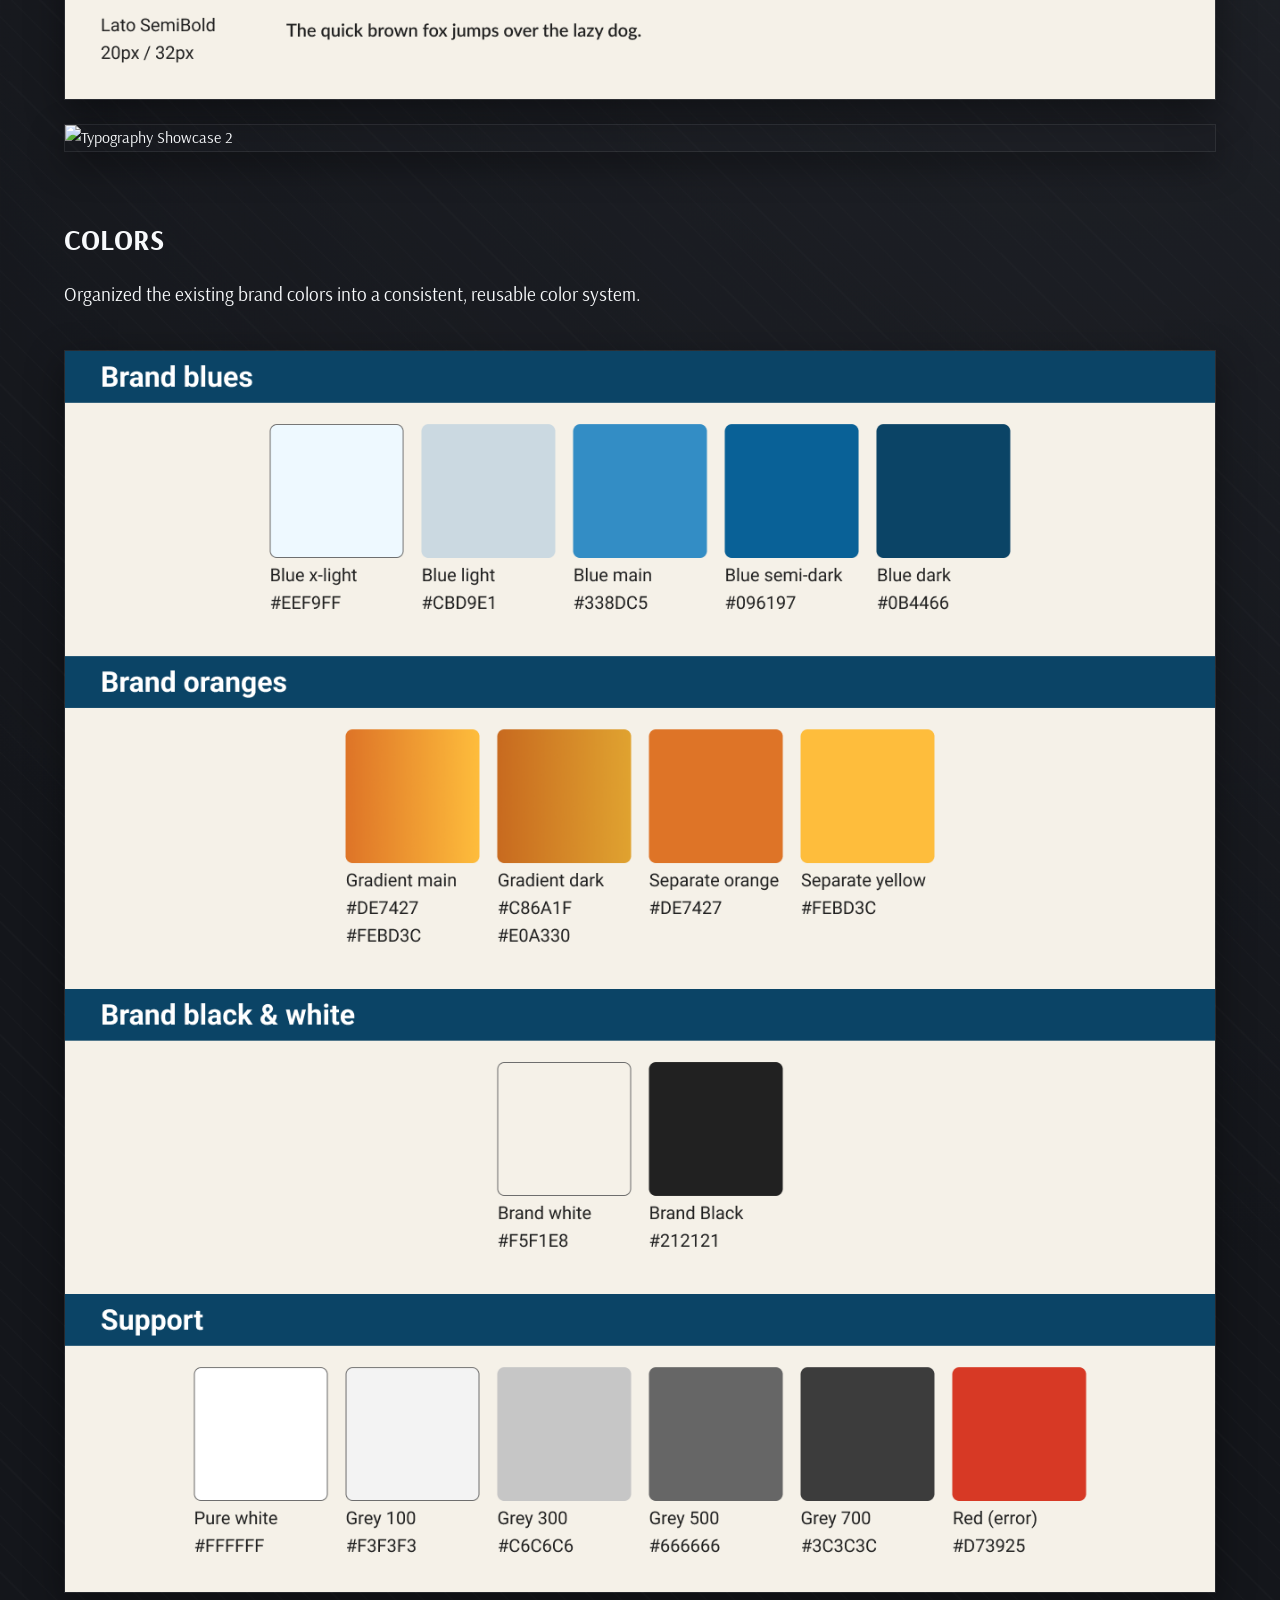
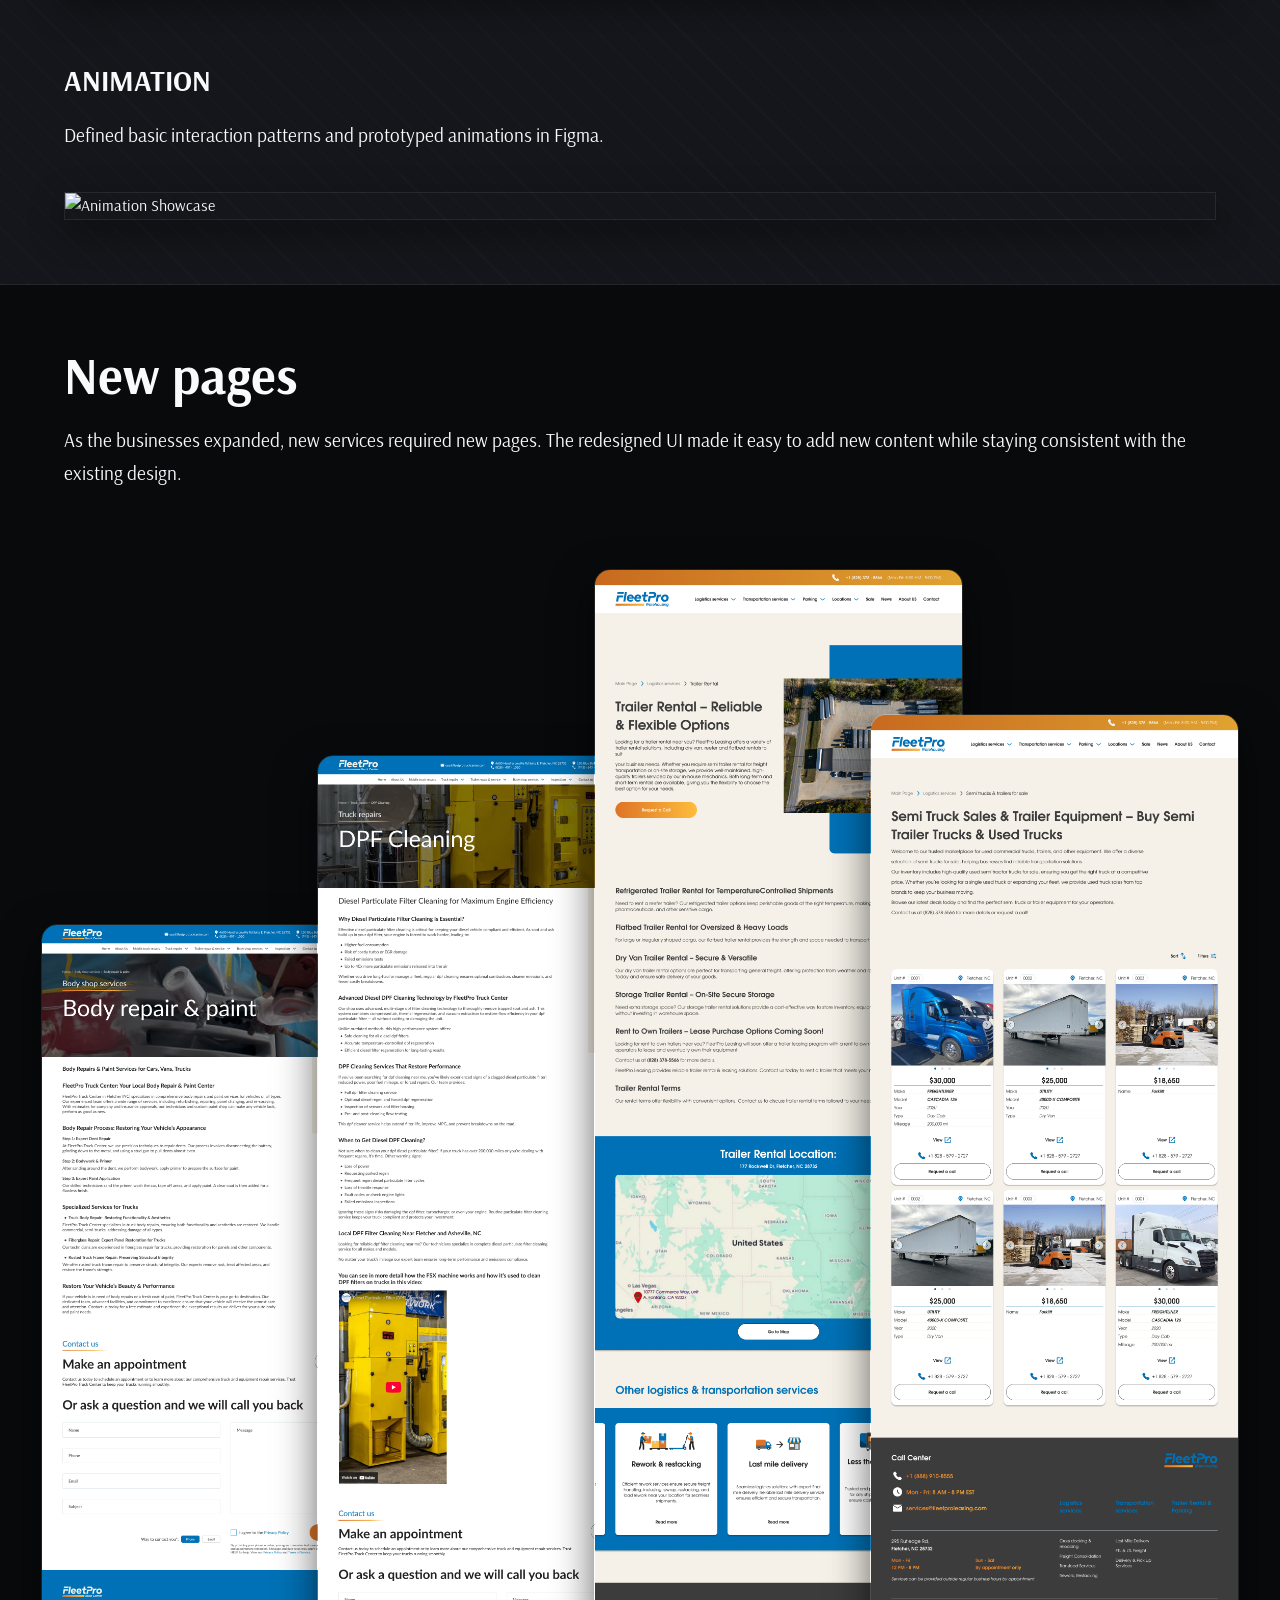
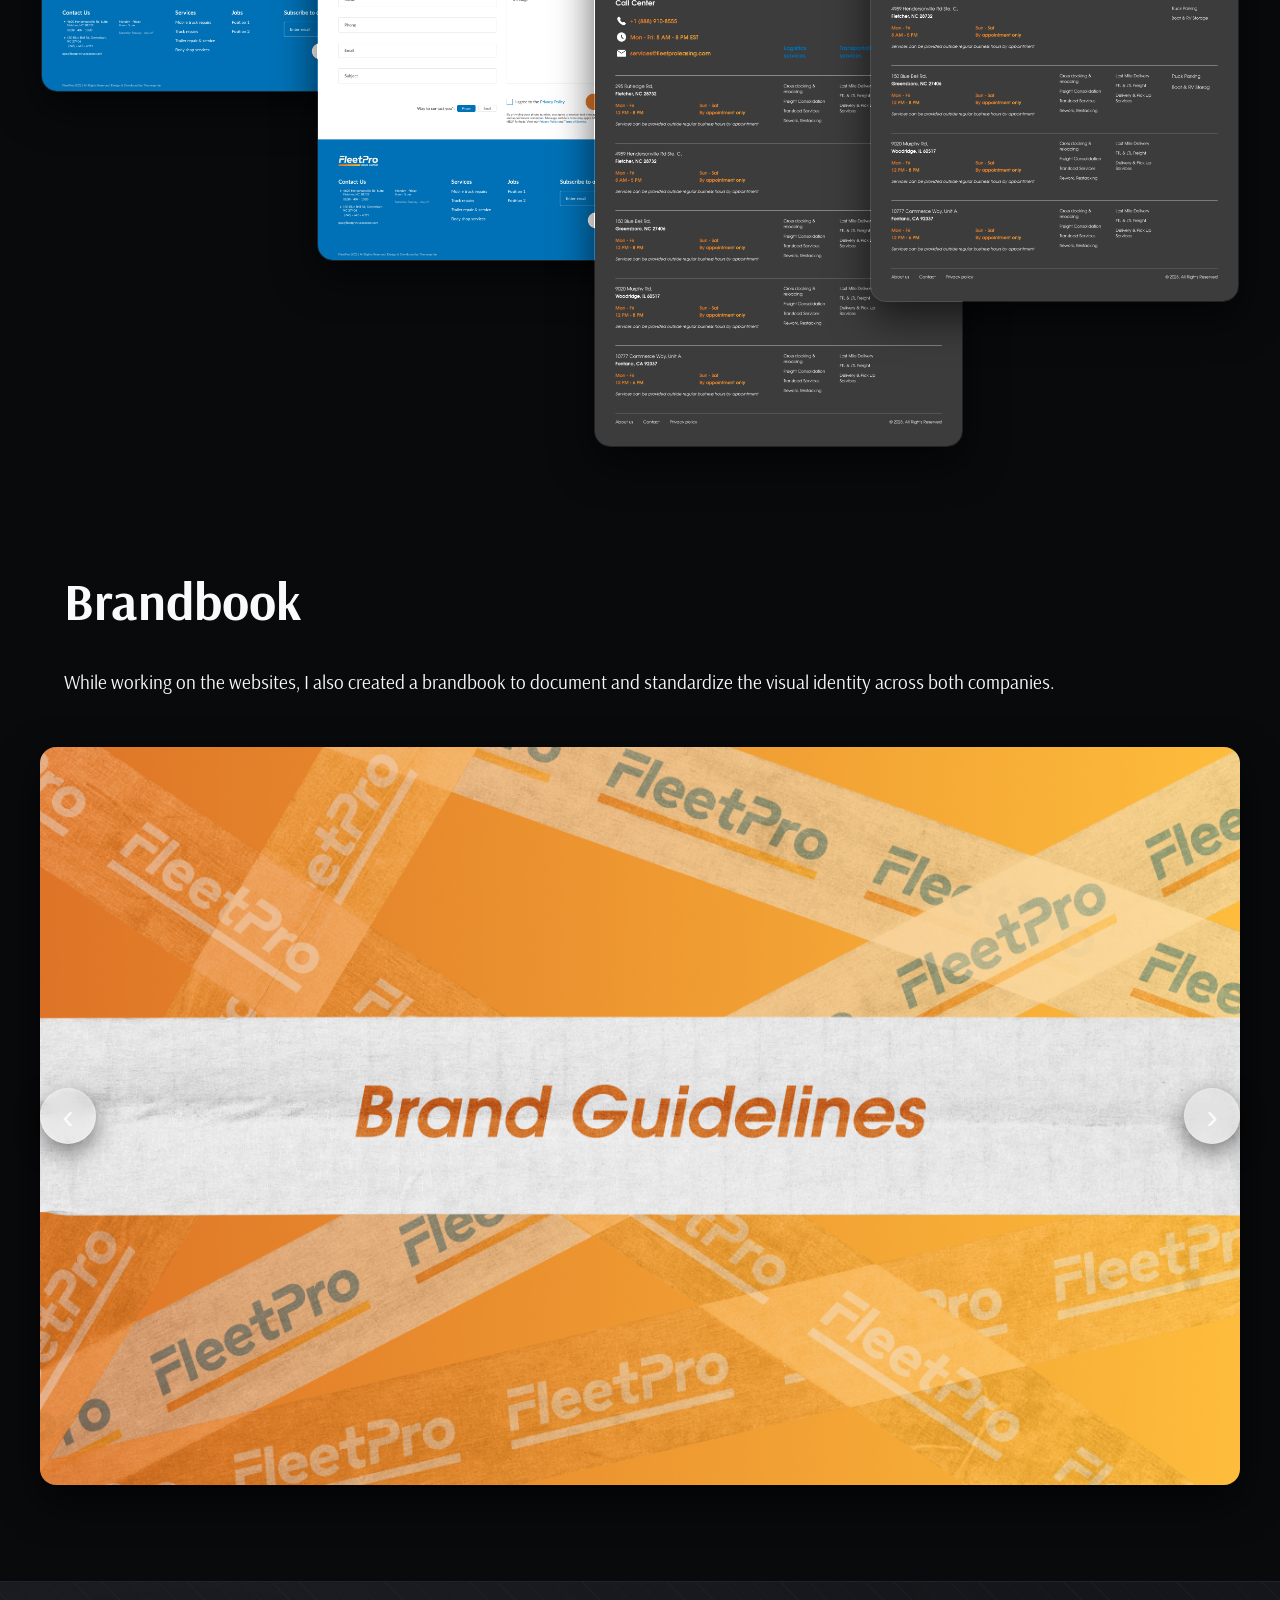
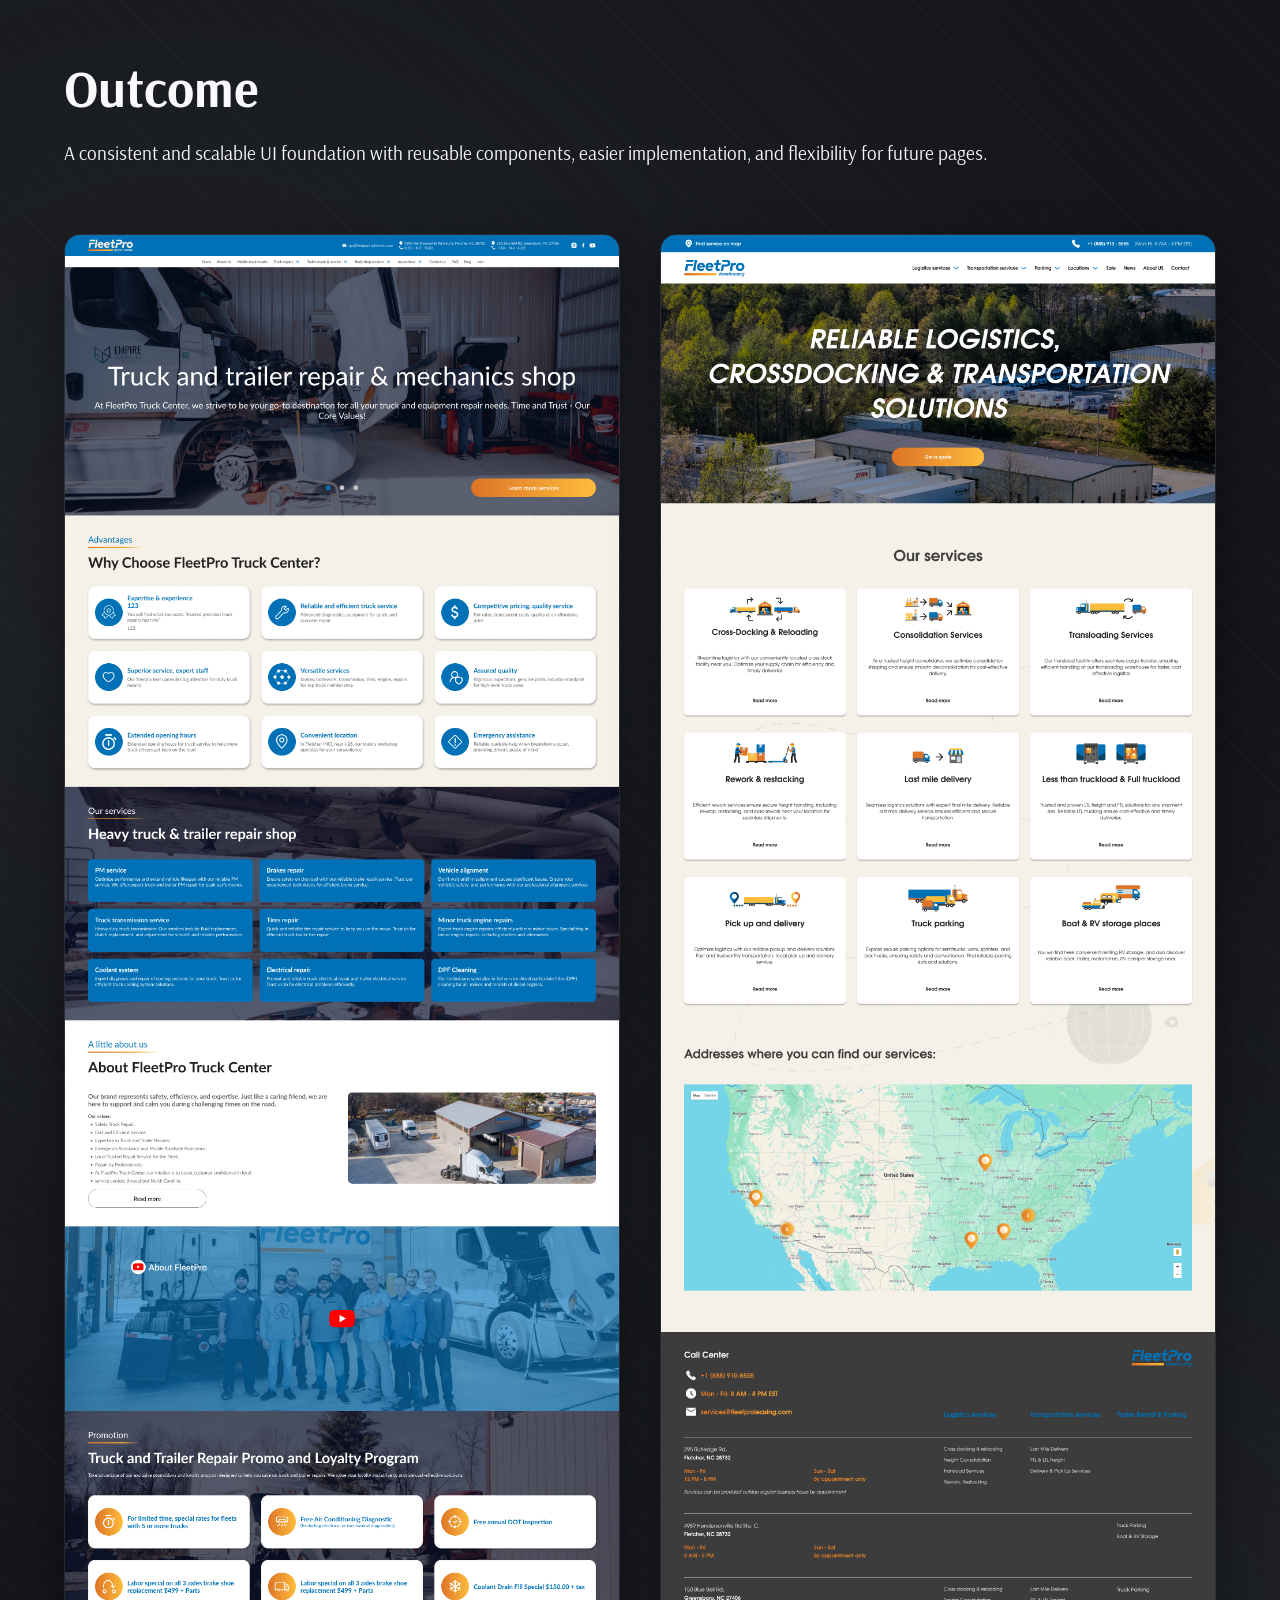
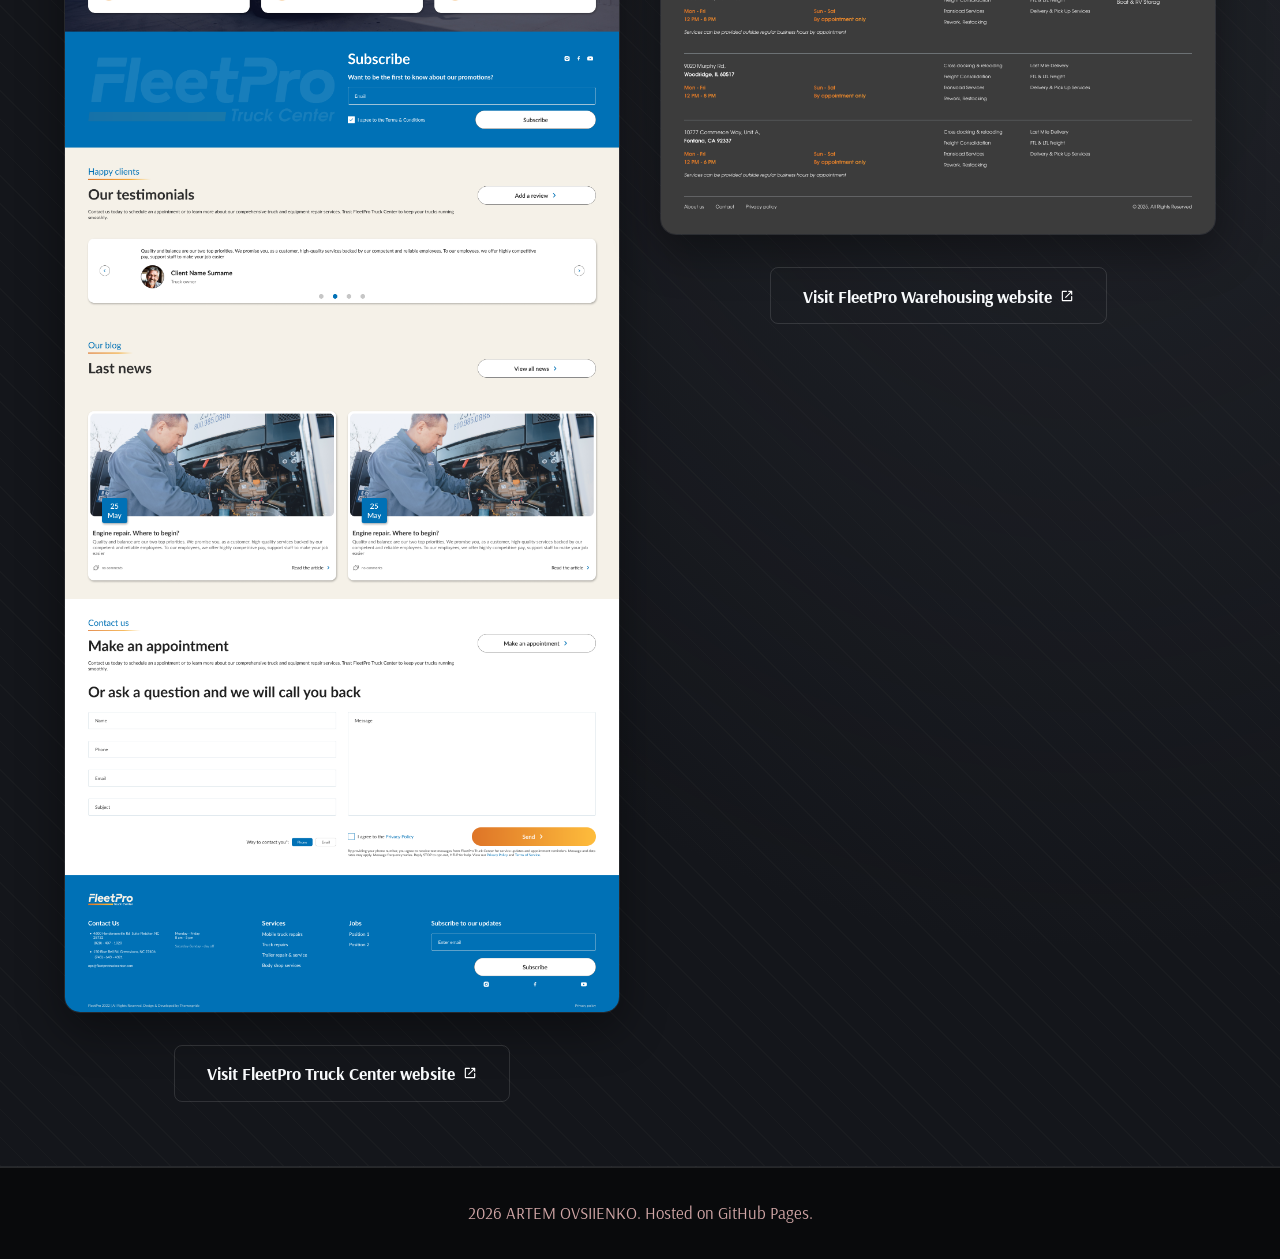
==== commit bc7a6361: "Update fleetpro.html" ====
--- a/fleetpro.html
+++ b/fleetpro.html
@@ -40,11 +40,17 @@
     </div>
   </header>
 
-  <!-- Mobile-Only Floating Action Button -->
-  <a href="https://www.fleetprotruckcenter.com/" target="_blank" rel="noopener noreferrer" class="btn btn-floating-external mobile-only-floating">
-    <span>Visit FleetPro Truck Center website</span>
-    <img src="Media/open_in_new.svg" alt="" class="external-icon" />
-  </a>
+  <!-- Mobile-Only Dual Floating Action Buttons Stack -->
+  <div class="mobile-floating-stack mobile-only-floating">
+    <a href="https://www.fleetprotruckcenter.com/" target="_blank" rel="noopener noreferrer" class="btn btn-floating-external">
+      <span>Visit FleetPro Truck Center website</span>
+      <img src="Media/open_in_new.svg" alt="" class="external-icon" />
+    </a>
+    <a href="https://www.fleetprowarehousing.com/" target="_blank" rel="noopener noreferrer" class="btn btn-floating-external">
+      <span>Visit FleetPro Warehousing website</span>
+      <img src="Media/open_in_new.svg" alt="" class="external-icon" />
+    </a>
+  </div>
 
   <!-- Case Study Main Content -->
   <main class="case-detail-container">
@@ -114,7 +120,7 @@
 
   </main>
 
-  <!-- 3. UI-Kit Section (Elevated Lighter Dark Section) -->
+  <!-- 3. UI-Kit Section -->
   <section class="section-elevated-wrapper">
     <div class="case-detail-container" style="padding-top: 4rem; padding-bottom: 4rem;">
       <section class="case-section">
@@ -187,7 +193,7 @@
     </section>
   </main>
 
-  <!-- 5. Brandbook Section (Carousel - 19 Slides) -->
+  <!-- 5. Brandbook Section (Carousel) -->
   <section class="diagram-carousel-section">
     
     <div class="carousel-text-header">
@@ -230,7 +236,7 @@
 
   </section>
 
-  <!-- 6. Outcome Section (Elevated Lighter Dark Section with Two Separate Columns) -->
+  <!-- 6. Outcome Section -->
   <section class="section-elevated-wrapper">
     <div class="case-detail-container" style="padding-top: 4rem; padding-bottom: 4rem;">
       <section class="case-section">
@@ -277,4 +283,4 @@
 
   <script src="script.js"></script>
 </body>
-</html>+</html>
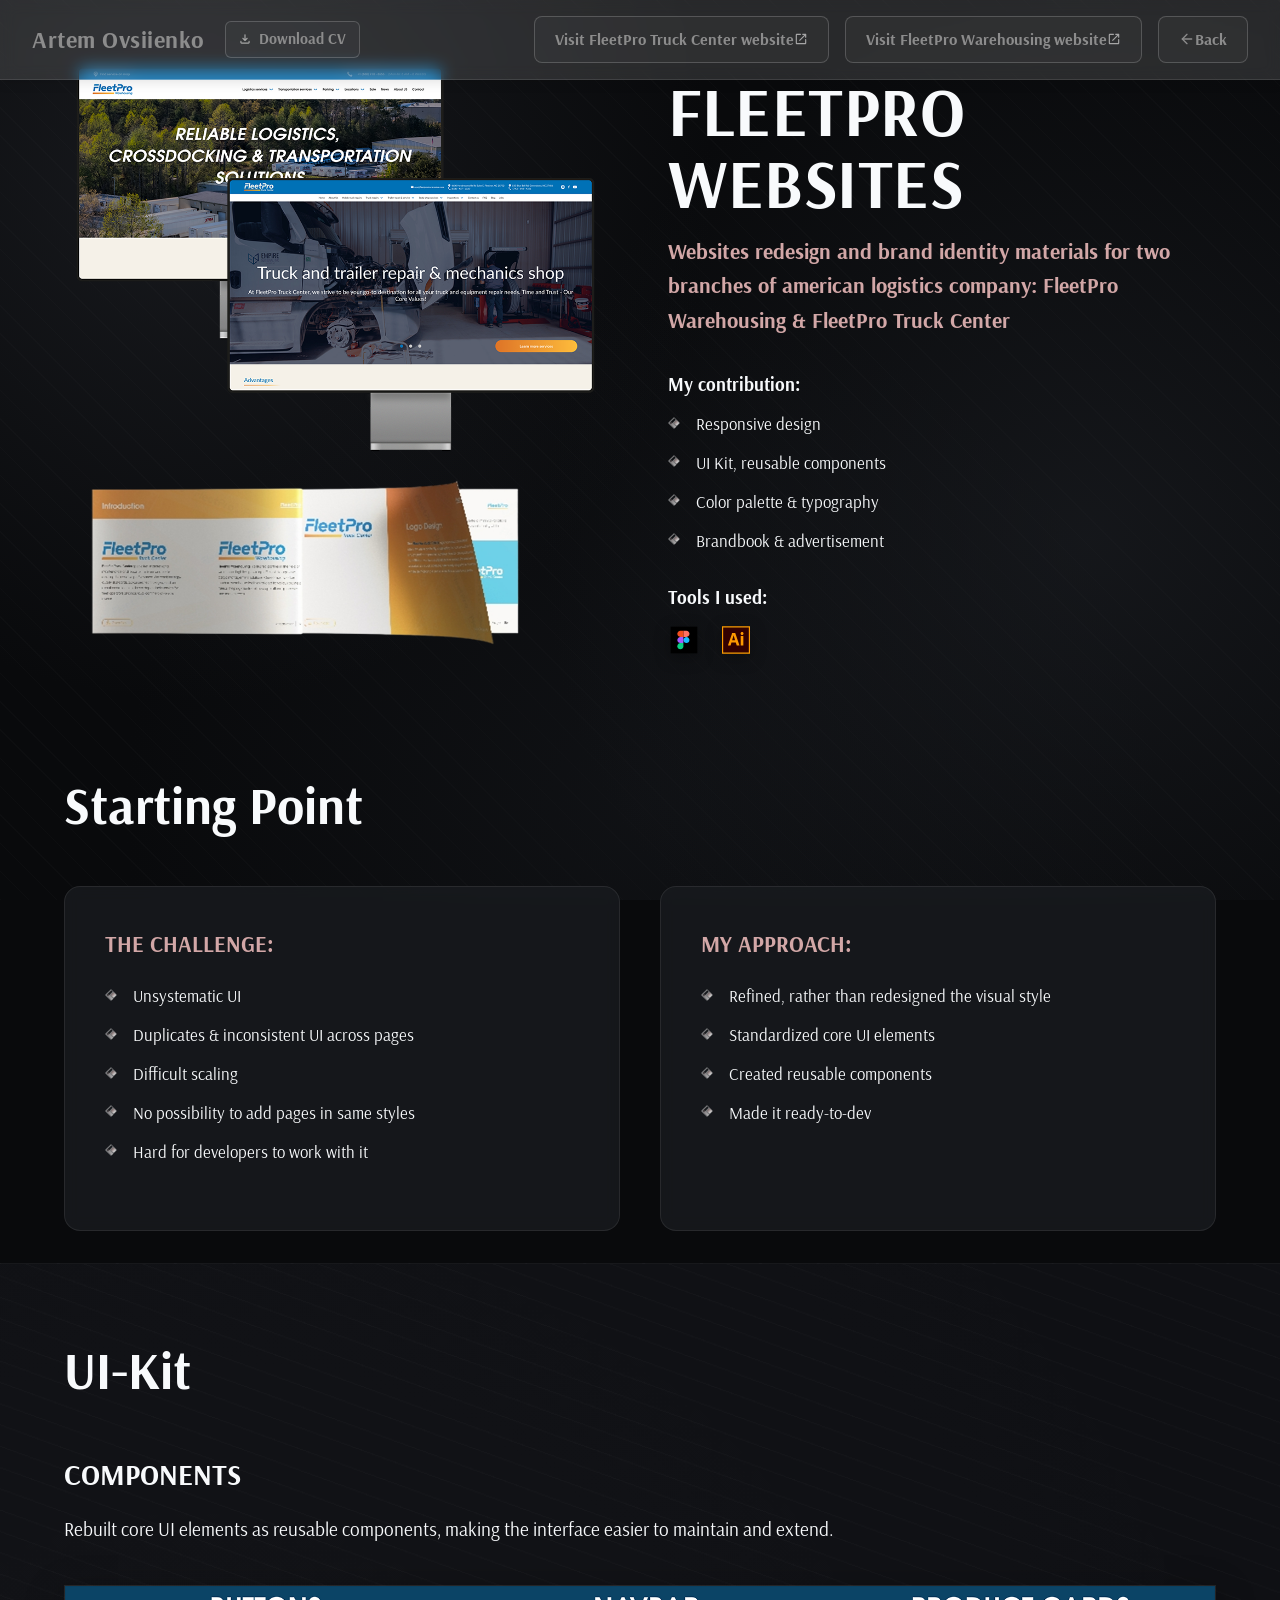
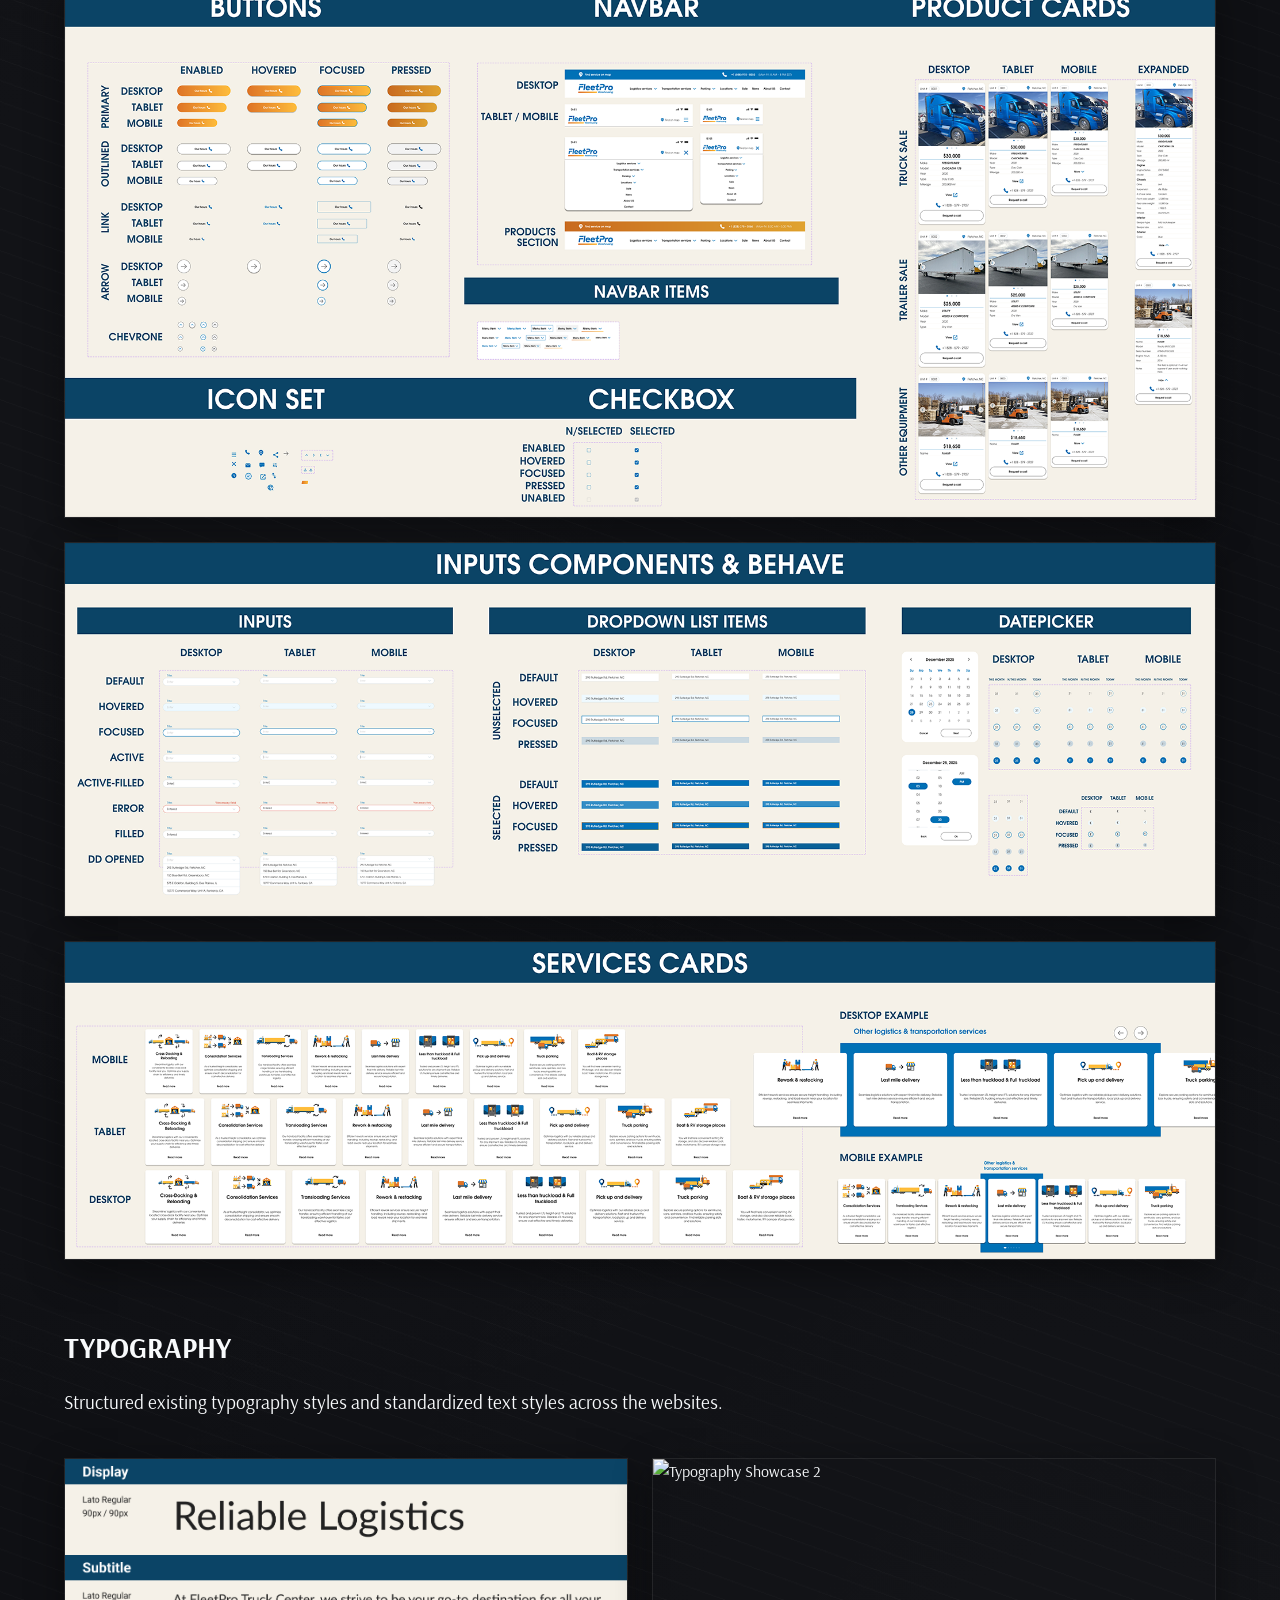
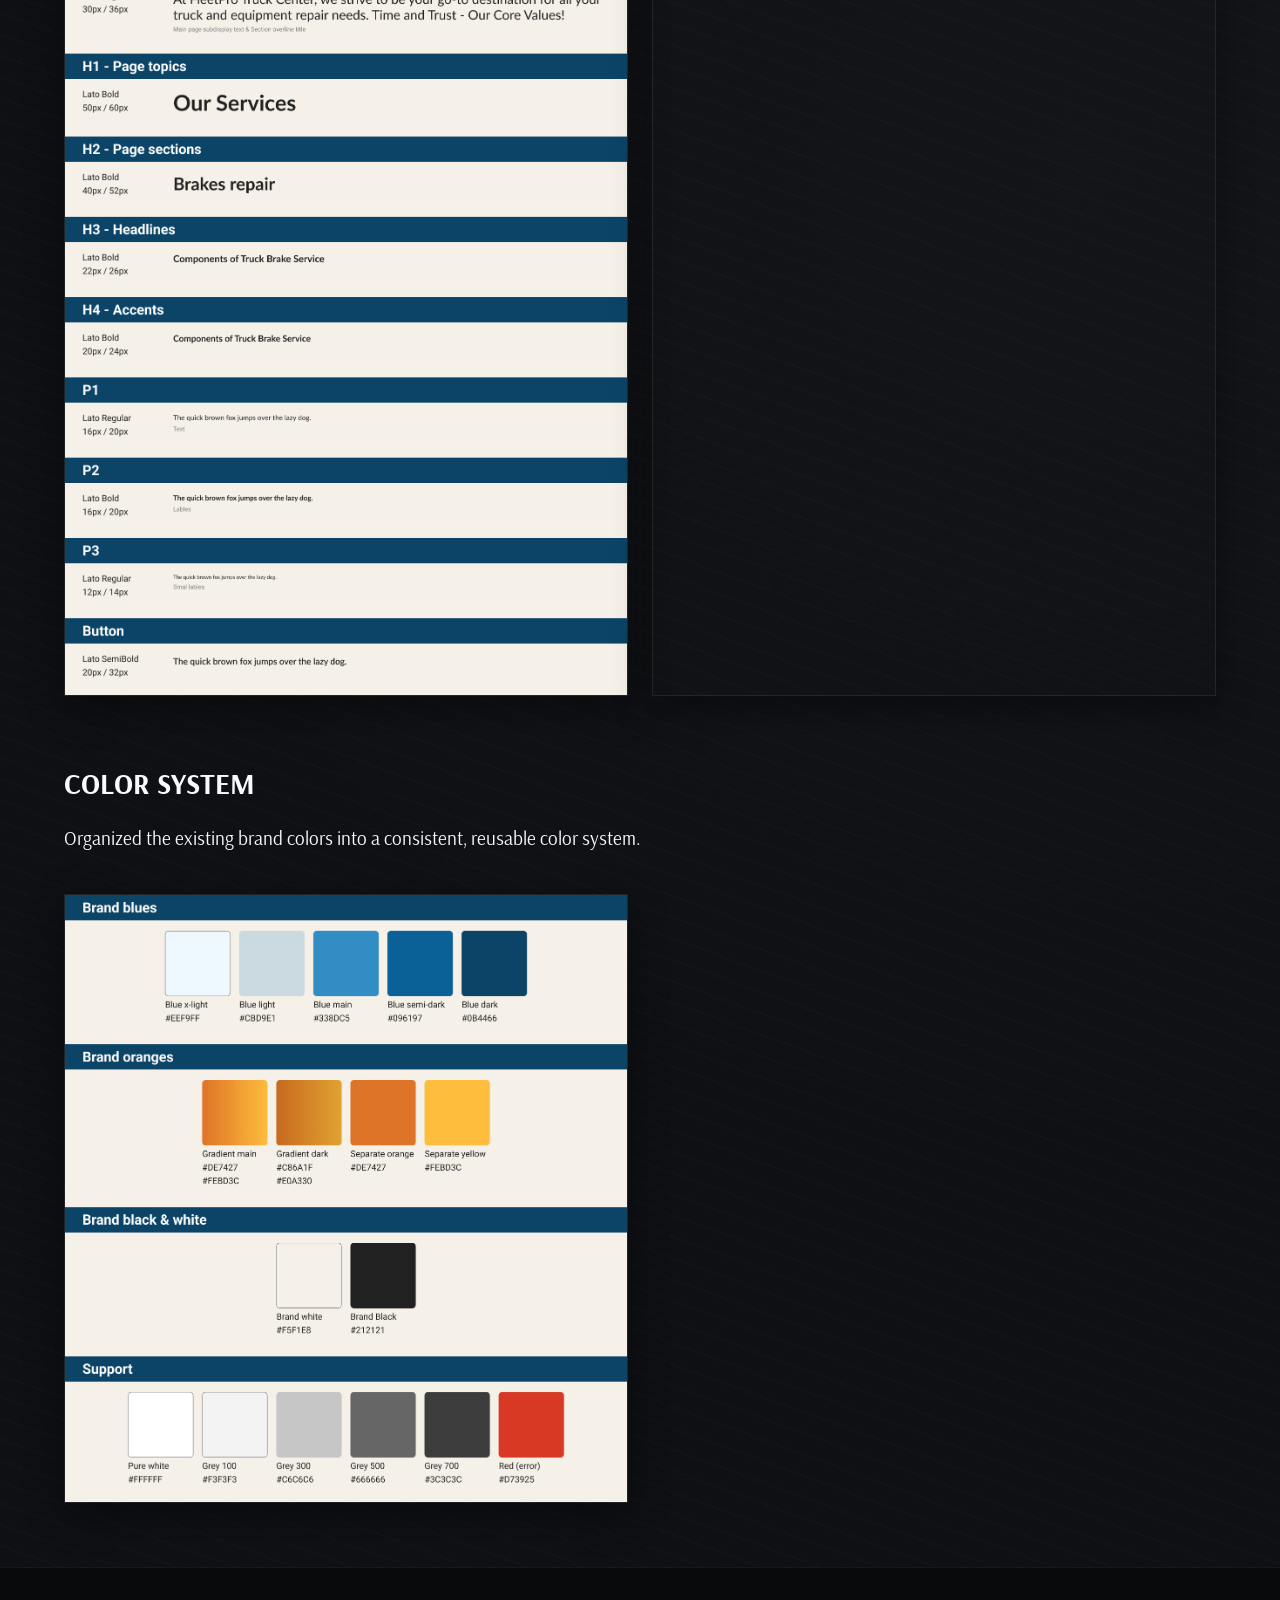
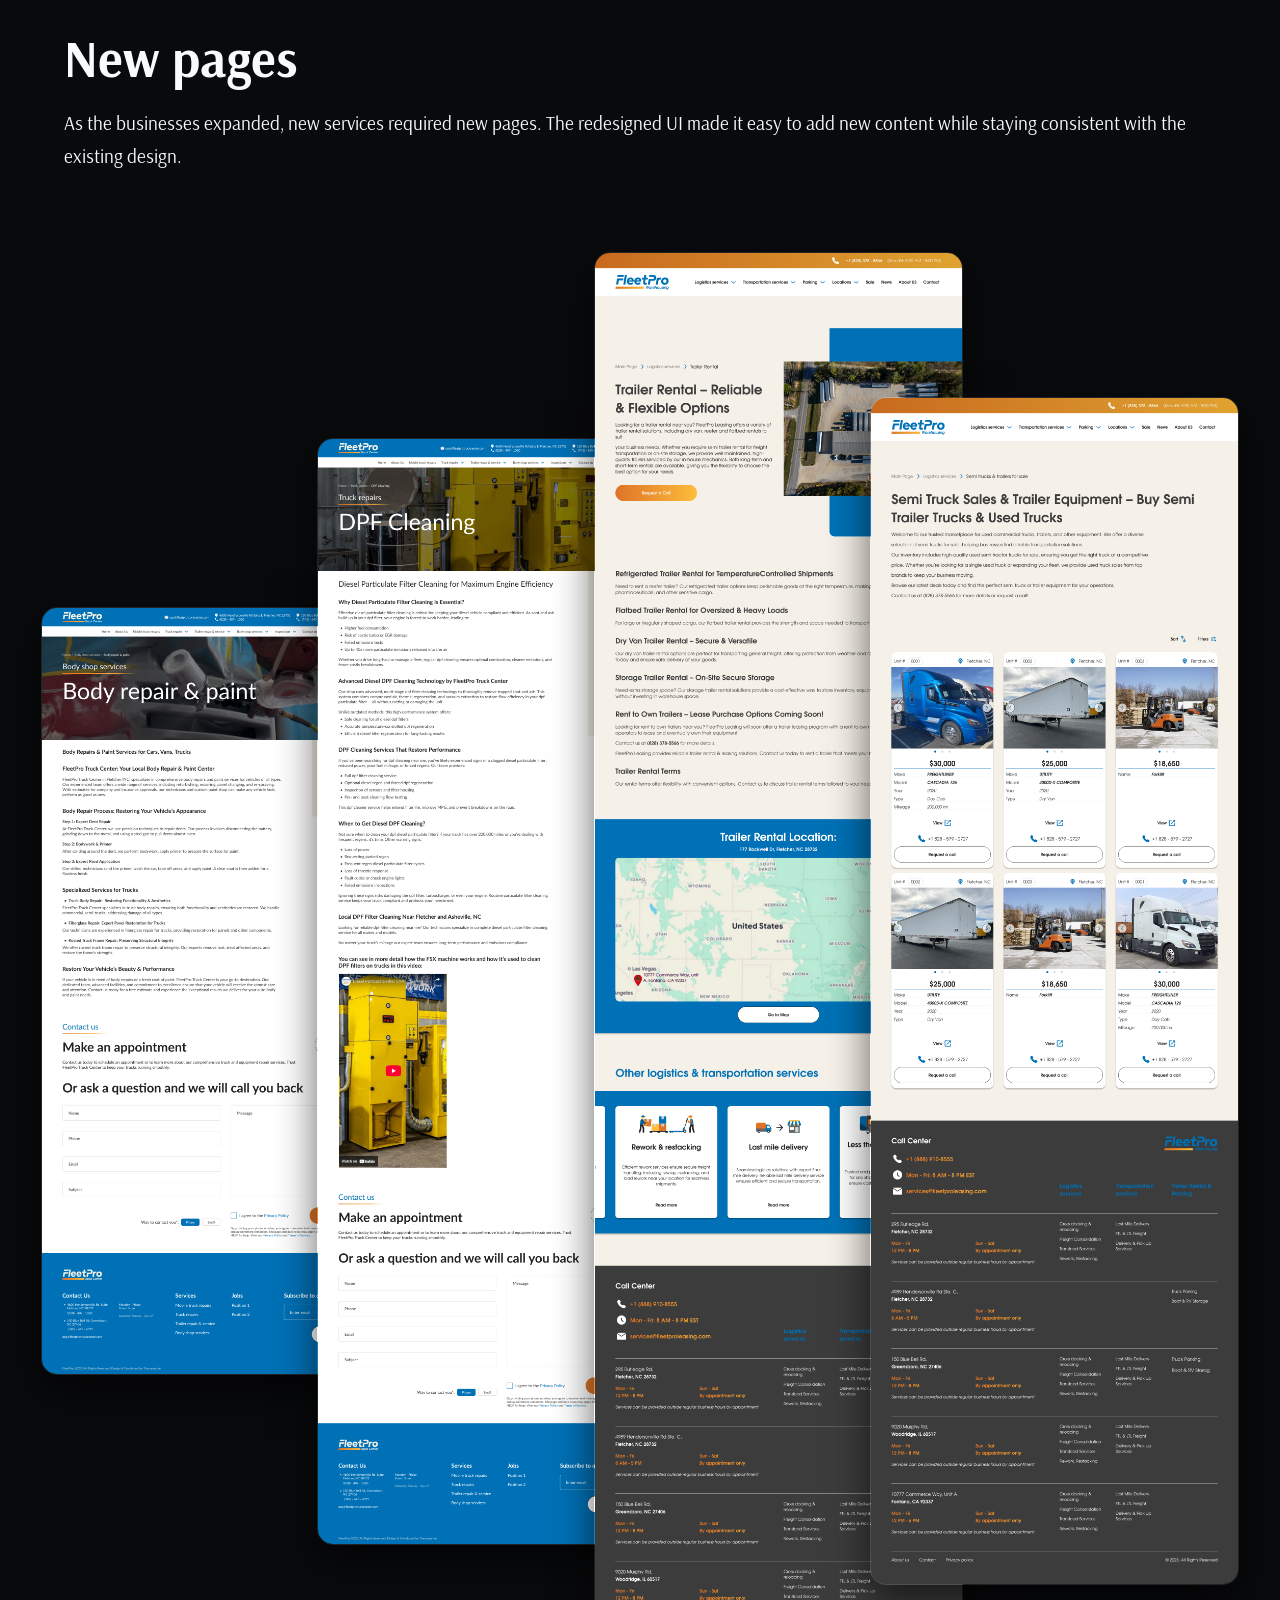
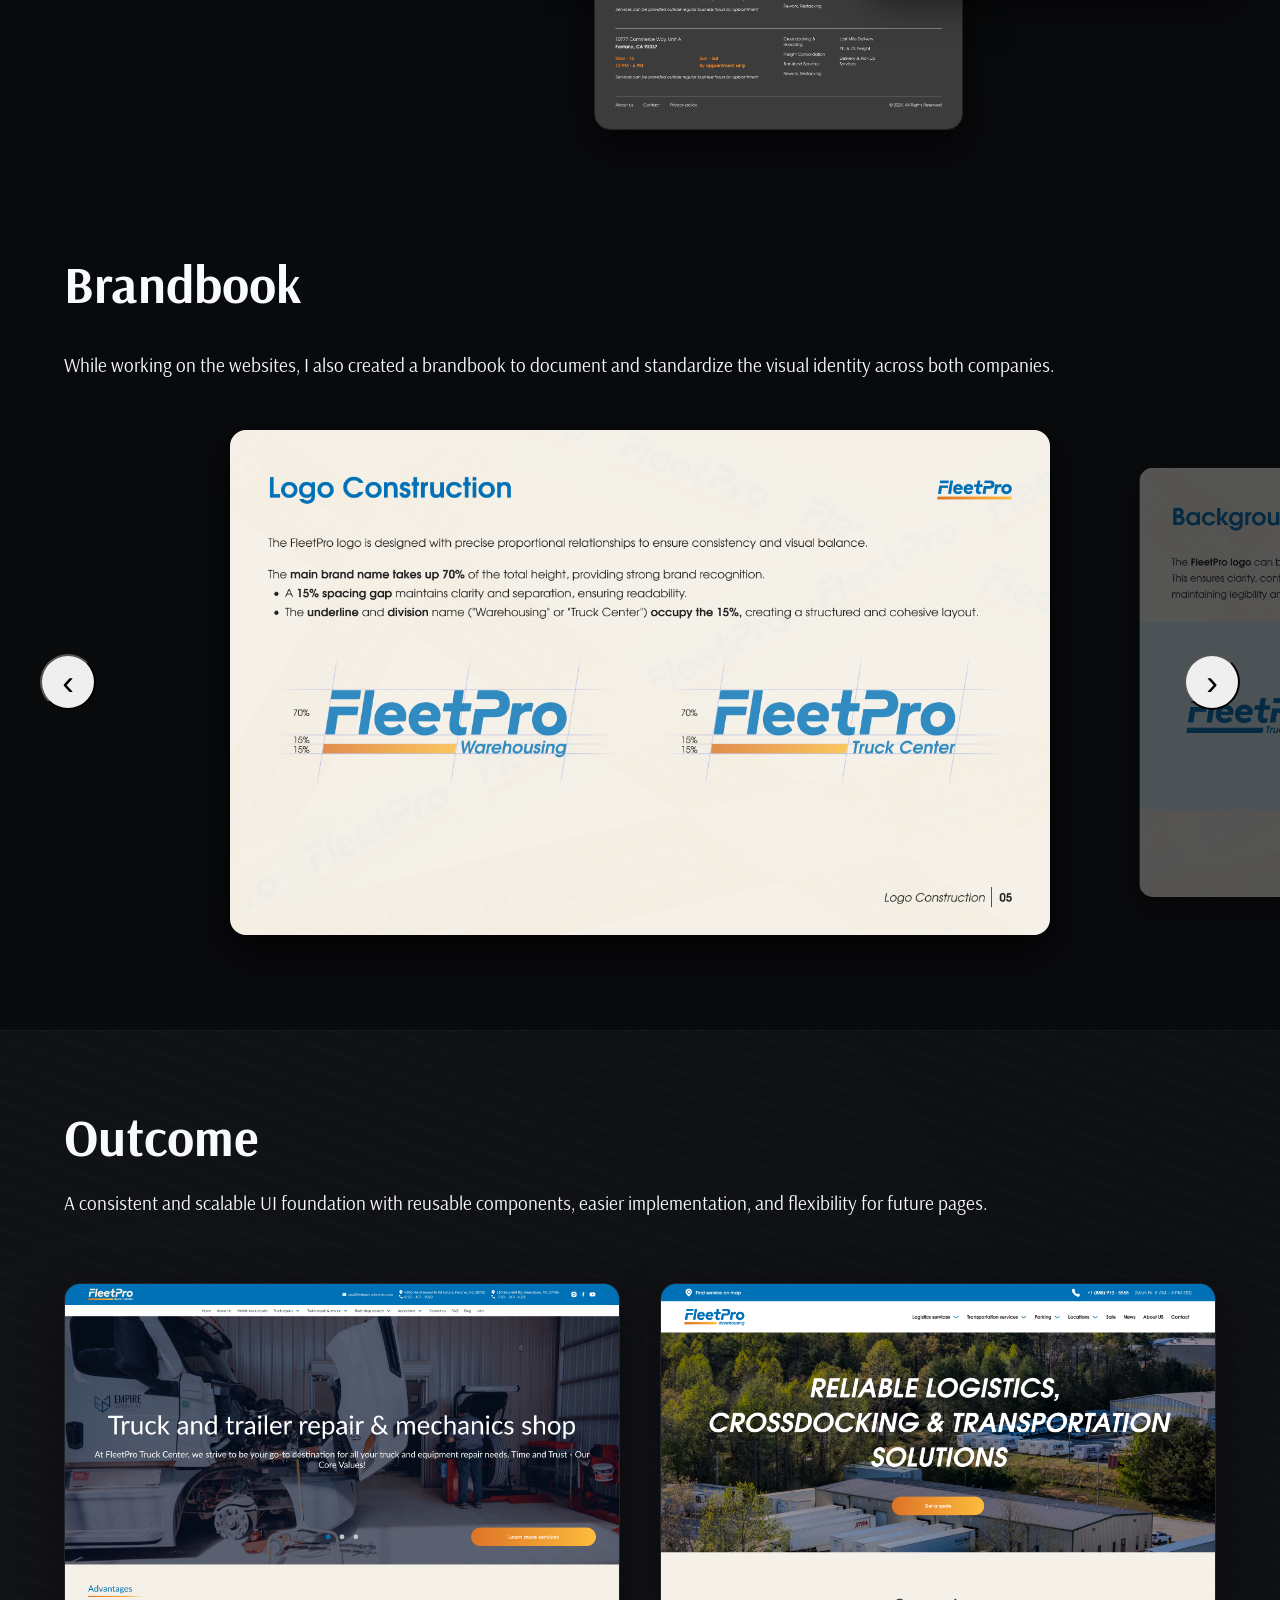
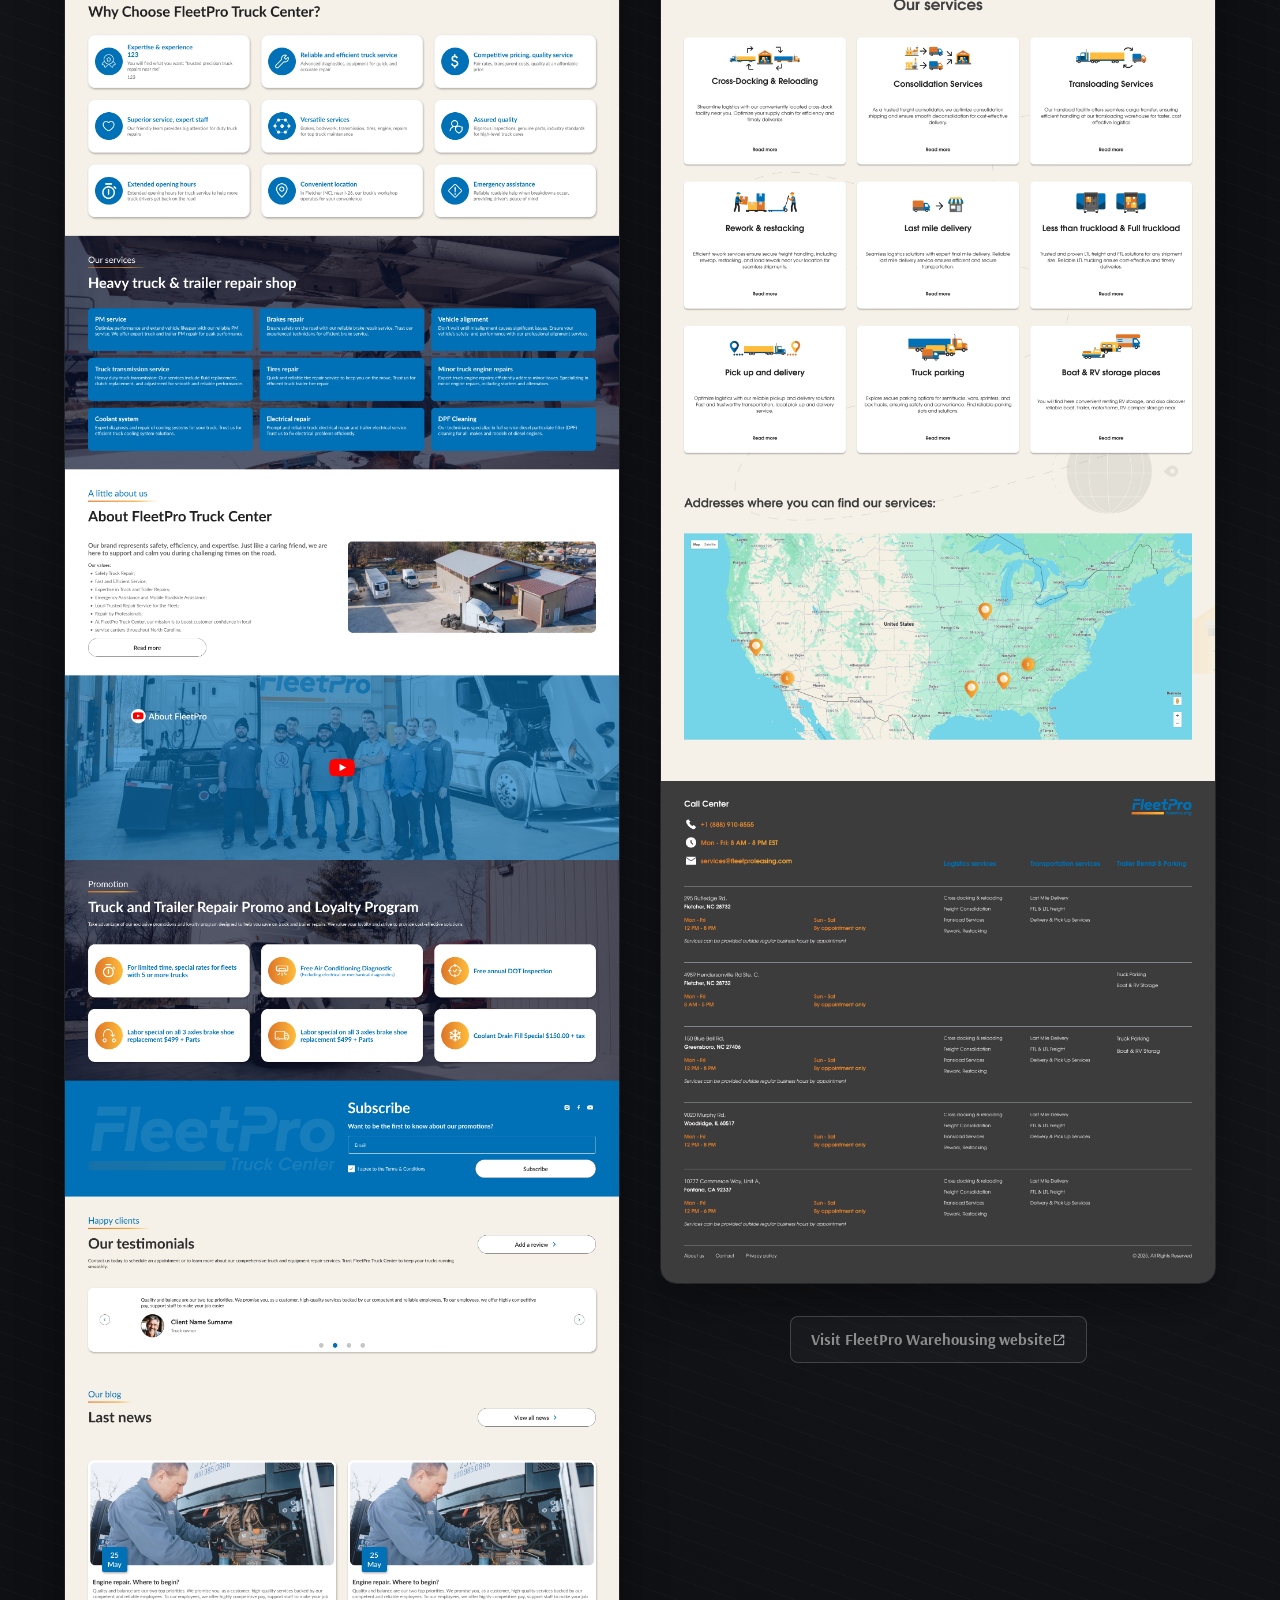
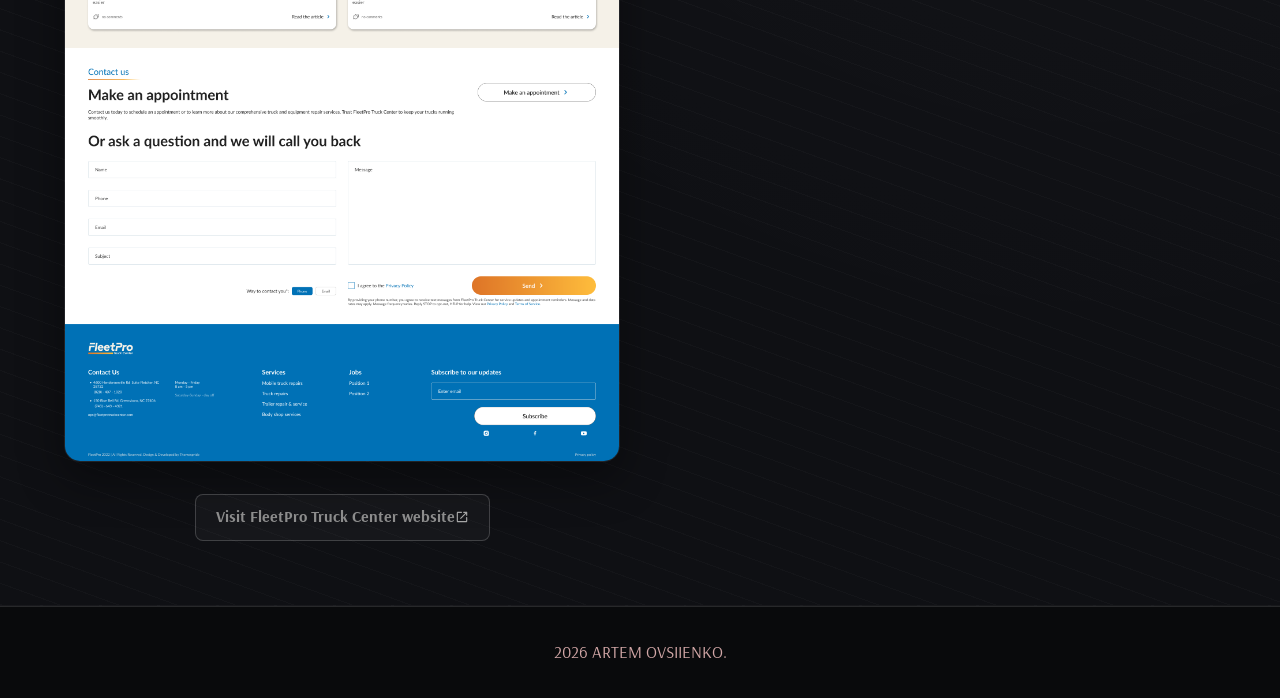
==== commit d79cbcd6: "Update fleetpro.html" ====
--- a/fleetpro.html
+++ b/fleetpro.html
@@ -18,7 +18,10 @@
   <header class="navbar">
     <div class="logo-wrapper">
       <a href="index.html" class="logo">Artem Ovsiienko</a>
-      <a href="tel:+380994829566" class="header-phone">+380 (99) 482-95-66</a>
+      <a href="Media/CV_Artem_Ovsiienko_UIUX.pdf" download class="header-cv-btn">
+        <img src="Media/download.svg" alt="" class="cv-icon" />
+        <span>Download CV</span>
+      </a>
     </div>
     
     <div class="case-nav-right">
@@ -62,8 +65,8 @@
       </div>
 
       <div class="case-hero-text">
-        <h1 class="case-title">FLEETPRO WAREHOUSING & TRUCK CENTER WEBSITES</h1>
-        <p class="case-subtitle">Websites redesign and brand identity materials for two branches of american logistics company.</p>
+        <h1 class="case-title">FLEETPRO WEBSITES</h1>
+        <p class="case-subtitle">Websites redesign and brand identity materials for two branches of american logistics company: FleetPro Warehousing & FleetPro Truck Center</p>
 
         <div class="case-role-block">
           <span class="role-label">My contribution:</span>
@@ -141,31 +144,23 @@
             </div>
           </div>
 
-          <!-- Typography Group -->
+          <!-- Typography Group (2-Column Row) -->
           <div class="uikit-group">
             <h3>Typography</h3>
             <p class="case-lead-text">Structured existing typography styles and standardized text styles across the websites.</p>
-            <div class="uikit-stacked-media">
+            <div class="uikit-grid-two">
               <img src="Media/fleetpro/typography1.png" alt="Typography Showcase 1" />
               <img src="Media/fleetpro/typography2.png" alt="Typography Showcase 2" />
             </div>
           </div>
 
-          <!-- Colors Group -->
+          <!-- Color System Group (Structured 2-Column Row, Right Column Empty) -->
           <div class="uikit-group">
-            <h3>Colors</h3>
+            <h3>COLOR SYSTEM</h3>
             <p class="case-lead-text">Organized the existing brand colors into a consistent, reusable color system.</p>
-            <div class="uikit-stacked-media">
+            <div class="uikit-grid-two">
               <img src="Media/fleetpro/colors.png" alt="Colors Showcase" />
-            </div>
-          </div>
-
-          <!-- Animation Group -->
-          <div class="uikit-group">
-            <h3>Animation</h3>
-            <p class="case-lead-text">Defined basic interaction patterns and prototyped animations in Figma.</p>
-            <div class="uikit-stacked-media">
-              <img src="Media/fleetpro/animation.png" alt="Animation Showcase" />
+              <div></div> <!-- Empty right column -->
             </div>
           </div>
 
@@ -193,7 +188,7 @@
     </section>
   </main>
 
-  <!-- 5. Brandbook Section (Carousel) -->
+  <!-- 5. Brandbook Section -->
   <section class="diagram-carousel-section">
     
     <div class="carousel-text-header">
@@ -209,25 +204,11 @@
       
       <div class="carousel-viewport">
         <div class="carousel-track" id="carouselTrack">
-          <div class="carousel-slide"><img src="Media/fleetpro/fleetpro_carousel1.png" alt="FleetPro Brandbook 1" /><div class="slide-shadow-overlay"></div></div>
-          <div class="carousel-slide"><img src="Media/fleetpro/fleetpro_carousel2.png" alt="FleetPro Brandbook 2" /><div class="slide-shadow-overlay"></div></div>
-          <div class="carousel-slide"><img src="Media/fleetpro/fleetpro_carousel3.png" alt="FleetPro Brandbook 3" /><div class="slide-shadow-overlay"></div></div>
-          <div class="carousel-slide"><img src="Media/fleetpro/fleetpro_carousel4.png" alt="FleetPro Brandbook 4" /><div class="slide-shadow-overlay"></div></div>
           <div class="carousel-slide"><img src="Media/fleetpro/fleetpro_carousel5.png" alt="FleetPro Brandbook 5" /><div class="slide-shadow-overlay"></div></div>
           <div class="carousel-slide"><img src="Media/fleetpro/fleetpro_carousel6.png" alt="FleetPro Brandbook 6" /><div class="slide-shadow-overlay"></div></div>
           <div class="carousel-slide"><img src="Media/fleetpro/fleetpro_carousel7.png" alt="FleetPro Brandbook 7" /><div class="slide-shadow-overlay"></div></div>
-          <div class="carousel-slide"><img src="Media/fleetpro/fleetpro_carousel8.png" alt="FleetPro Brandbook 8" /><div class="slide-shadow-overlay"></div></div>
-          <div class="carousel-slide"><img src="Media/fleetpro/fleetpro_carousel9.png" alt="FleetPro Brandbook 9" /><div class="slide-shadow-overlay"></div></div>
           <div class="carousel-slide"><img src="Media/fleetpro/fleetpro_carousel10.png" alt="FleetPro Brandbook 10" /><div class="slide-shadow-overlay"></div></div>
-          <div class="carousel-slide"><img src="Media/fleetpro/fleetpro_carousel11.png" alt="FleetPro Brandbook 11" /><div class="slide-shadow-overlay"></div></div>
-          <div class="carousel-slide"><img src="Media/fleetpro/fleetpro_carousel12.png" alt="FleetPro Brandbook 12" /><div class="slide-shadow-overlay"></div></div>
-          <div class="carousel-slide"><img src="Media/fleetpro/fleetpro_carousel13.png" alt="FleetPro Brandbook 13" /><div class="slide-shadow-overlay"></div></div>
-          <div class="carousel-slide"><img src="Media/fleetpro/fleetpro_carousel14.png" alt="FleetPro Brandbook 14" /><div class="slide-shadow-overlay"></div></div>
-          <div class="carousel-slide"><img src="Media/fleetpro/fleetpro_carousel15.png" alt="FleetPro Brandbook 15" /><div class="slide-shadow-overlay"></div></div>
-          <div class="carousel-slide"><img src="Media/fleetpro/fleetpro_carousel16.png" alt="FleetPro Brandbook 16" /><div class="slide-shadow-overlay"></div></div>
-          <div class="carousel-slide"><img src="Media/fleetpro/fleetpro_carousel17.png" alt="FleetPro Brandbook 17" /><div class="slide-shadow-overlay"></div></div>
           <div class="carousel-slide"><img src="Media/fleetpro/fleetpro_carousel18.png" alt="FleetPro Brandbook 18" /><div class="slide-shadow-overlay"></div></div>
-          <div class="carousel-slide"><img src="Media/fleetpro/fleetpro_carousel19.png" alt="FleetPro Brandbook 19" /><div class="slide-shadow-overlay"></div></div>
         </div>
       </div>
 
@@ -278,7 +259,7 @@
   </section>
 
   <footer>
-    <p class="footer-text">2026 ARTEM OVSIIENKO. Hosted on GitHub Pages.</p>
+    <p class="footer-text">2026 ARTEM OVSIIENKO.</p>
   </footer>
 
   <script src="script.js"></script>
--- a/style.css
+++ b/style.css
@@ -2,7 +2,7 @@
 :root {
   --bg-dark: #090a0c;
   --bg-card: rgba(26, 28, 33, 0.75);
-  --bg-elevated: #14161b;
+  --bg-elevated: #0f1014;
   --bg-solid-grey: #1a1c21;
   --text-primary: #f8fafc;
   --text-muted: #94a3b8;
@@ -27,6 +27,9 @@
   scroll-behavior: smooth;
 }
 
+/* ==========================================================================
+   GLOBAL BODY
+   ========================================================================== */
 body {
   background-color: var(--bg-dark);
   background-image: 
@@ -46,6 +49,12 @@
   line-height: 1.6;
 }
 
+/* Home Page Specific Override */
+body.index-page {
+  background-color: #c8c8c8; 
+  background-image: none;
+}
+
 /* Typography */
 h1 { font-weight: 700; line-height: 1.02; letter-spacing: 0.5px; margin-bottom: 0.75rem; text-transform: uppercase; }
 h2 { font-size: 3.25rem; font-weight: 700; margin-bottom: 0.5rem; }
@@ -60,7 +69,12 @@
 }
 
 .section-hero {
-  padding-bottom: 2rem;
+  padding-top: clamp(3.2rem, 7vh, 5.5rem);
+  padding-bottom: 0;
+  width: 100%;
+  height: 100%;
+  display: flex;
+  align-items: flex-end;
 }
 
 .section-no-frame {
@@ -142,52 +156,95 @@
   display: block;
 }
 
-/* Navbar — Dynamic Scroll Gradient Fill */
+/* ==========================================================================
+   UNIFIED NAVBAR (Default #8C8C8C -> Hover #B4B4B4)
+   ========================================================================== */
 .navbar {
-  position: sticky;
+  position: fixed;
   top: 0;
-  background: 
-    linear-gradient(
-      to right, 
-      var(--bg-solid-grey) 0%, 
-      var(--bg-solid-grey) var(--scroll-progress), 
-      rgba(255, 255, 255, 0.05) var(--scroll-progress), 
-      rgba(255, 255, 255, 0.05) 100%
-    ) !important;
+  left: 0;
+  right: 0;
+  width: 100%;
   backdrop-filter: blur(8px);
   -webkit-backdrop-filter: blur(8px);
-  border-bottom: 1px solid rgba(255, 255, 255, 0.10);
   display: flex;
   justify-content: space-between;
   align-items: center;
   padding: 1rem 2rem;
   z-index: 1000;
-  box-shadow: 0 4px 30px rgba(0, 0, 0, 0.3);
-  will-change: background;
+  box-shadow: 0 2px 12px rgba(0, 0, 0, 0.12);
+  transition: var(--transition);
+  background: rgba(220, 220, 220, 0.15) !important;
+  border-bottom: 1px solid rgba(255, 255, 255, 0.1);
+}
+
+.navbar .logo,
+.navbar .header-phone,
+.navbar .nav-link,
+.navbar .header-cv-btn {
+  color: #8C8C8C !important;
+}
+
+.navbar .nav-link:hover,
+.navbar .header-phone:hover,
+.navbar .logo:hover,
+.navbar .header-cv-btn:hover {
+  color: #B4B4B4 !important;
+}
+
+/* Navigation Bar Overlaying Hero on Home Page */
+.index-page .navbar-home {
+  background: rgba(220, 220, 220, 0.15) !important;
 }
 
 .logo-wrapper {
   display: flex;
   align-items: center;
-  gap: 1.5rem;
+  gap: 1.25rem;
 }
 
 .logo {
   font-size: 1.5rem;
   font-weight: 700;
-  color: var(--text-primary);
   letter-spacing: 0.5px;
-}
-
-.header-phone {
-  color: var(--text-muted);
+  transition: var(--transition);
+}
+
+/* Navbar Download CV Button */
+.header-cv-btn {
+  display: inline-flex;
+  align-items: center;
+  gap: 0.45rem;
   font-weight: 700;
-  font-size: 1.1rem;
-  transition: var(--transition);
-}
-
-.header-phone:hover {
-  color: var(--text-primary);
+  font-size: 0.95rem;
+  text-decoration: none;
+  padding: 0.35rem 0.8rem;
+  border: 1px solid rgba(255, 255, 255, 0.18);
+  border-radius: 6px;
+  background: rgba(255, 255, 255, 0.03);
+  transition: var(--transition);
+}
+
+.header-cv-btn .cv-icon {
+  width: 14px;
+  height: 14px;
+  object-fit: contain;
+  filter: brightness(0) invert(0.65);
+  transition: var(--transition);
+}
+
+.header-cv-btn:hover {
+  border-color: rgba(180, 180, 180, 0.4);
+  background: rgba(255, 255, 255, 0.08);
+}
+
+.header-cv-btn:hover .cv-icon {
+  filter: brightness(0) invert(0.75);
+}
+
+/* Strictly hidden on desktop so it never doubles up */
+.nav-link-cv {
+  display: none !important;
 }
 
 .nav-menu {
@@ -197,7 +254,6 @@
 }
 
 .nav-link {
-  color: var(--text-muted);
   font-weight: 700;
   font-size: 1.1rem;
   display: inline-block;
@@ -205,12 +261,8 @@
   transform-origin: center;
 }
 
-.nav-link:hover {
-  color: var(--text-primary);
-}
-
 .nav-link.active {
-  color: var(--text-primary);
+  color: var(--text-primary) !important;
   transform: scale(1.1);
   text-shadow: 0 0 12px rgba(248, 250, 252, 0.3);
 }
@@ -227,7 +279,7 @@
 .bar {
   width: 24px;
   height: 2px;
-  background-color: var(--text-primary);
+  background-color: #8C8C8C;
   transition: var(--transition);
 }
 
@@ -236,53 +288,183 @@
   width: 14px;
   height: 14px;
   object-fit: contain;
-  filter: brightness(0) invert(1);
-}
-
-/* Mobile-Only Floating External Button — Hidden on Desktop Viewports */
+  filter: brightness(0) invert(0.65);
+  transition: var(--transition);
+}
+
+/* Mobile-Only Floating External Buttons — Hidden on Desktop Viewports */
 .mobile-only-floating {
   display: none !important;
 }
 
-/* Hero Section */
+/* ==========================================================================
+   BUTTON STYLES (Site-Wide Primitives: Default #8C8C8C -> Hover #B4B4B4)
+   ========================================================================== */
+.btn,
+.btn-outline-back,
+.btn-floating-external,
+.btn-section-external {
+  display: inline-flex;
+  align-items: center;
+  justify-content: center;
+  padding: 0.6rem 1.25rem;
+  border-radius: 8px;
+  font-weight: 700;
+  font-size: 1rem;
+  text-align: center;
+  cursor: pointer;
+  transition: var(--transition);
+  text-decoration: none !important;
+  color: #8C8C8C !important;
+  background: rgba(255, 255, 255, 0.03);
+  border: 1px solid rgba(255, 255, 255, 0.18);
+}
+
+.btn:hover,
+.btn-outline-back:hover,
+.btn-floating-external:hover,
+.btn-section-external:hover {
+  color: #B4B4B4 !important;
+  border-color: rgba(180, 180, 180, 0.4);
+  background: rgba(255, 255, 255, 0.08);
+  transform: translateY(-2px);
+}
+
+.btn:hover .nav-external-icon,
+.btn-outline-back:hover .nav-external-icon,
+.btn-floating-external:hover .external-icon,
+.btn-section-external:hover .nav-external-icon {
+  filter: brightness(0) invert(0.75);
+}
+
+/* ==========================================================================
+   Hero Sticky Parallax
+   ========================================================================== */
+
+.hero-sticky-wrapper {
+  position: sticky;
+  top: 0;
+  z-index: 1;
+  height: 100vh;
+  min-height: 100vh;
+  display: flex;
+  align-items: flex-end;
+  justify-content: center;
+  background-color: #c8c8c8; 
+  background-image: 
+    radial-gradient(circle at 18% 18%, #ffffff 0%, transparent 42%),
+    radial-gradient(circle at 82% 82%, #a8a8a8 0%, transparent 52%),
+    radial-gradient(circle at 50% 30%, #ededed 0%, transparent 45%),
+    radial-gradient(circle at 85% 15%, #f9f9f9 0%, transparent 35%),
+    radial-gradient(circle at 15% 85%, #b5b5b5 0%, transparent 48%);
+  overflow: hidden;
+}
+
 .hero-container {
   display: grid;
   grid-template-columns: 1fr 1.1fr;
-  gap: 2.5rem;
-  align-items: center;
+  gap: 2rem;
+  width: 100%;
+  height: 100%;
+  align-items: stretch;
 }
 
 .hero-img-wrapper {
   width: 100%;
+  height: 100%;
+  display: flex;
+  align-items: flex-end;
+  overflow: hidden;
 }
 
 .hero-photo {
   width: 100%;
-  max-height: 1040px;
+  max-height: calc(100vh - 65px);
   object-fit: contain;
   display: block;
+  margin-bottom: 0;
+}
+
+.hero-text {
+  display: flex;
+  flex-direction: column;
+  justify-content: center;
+  height: 100%;
 }
 
 .hero-title {
   font-size: 8.25rem;
 }
 
-/* Buttons Styling */
-.btn {
-  display: inline-flex;
-  align-items: center;
-  justify-content: center;
-  padding: 0.85rem 1.75rem;
-  border-radius: 8px;
+.index-page .hero-title {
+  font-size: clamp(2.8rem, 8.5vh, 8.25rem) !important;
+  line-height: 0.98;
+  color: #191919 !important;
+}
+
+.index-page .hero-lead {
+  font-size: clamp(1.5rem, 4.2vh, 4.5rem) !important;
   font-weight: 700;
-  font-size: 1.05rem;
-  text-align: center;
-  cursor: pointer;
-  transition: var(--transition);
-  text-decoration: none;
-}
-
-/* Interactive Cards Layouts */
+  line-height: 1.05;
+  color: #2B1111 !important;
+  margin-bottom: 0;
+  text-transform: uppercase;
+}
+
+/* ==========================================================================
+   BG2 Canvas
+   ========================================================================== */
+
+.bg2-shadow-caster {
+  position: relative;
+  z-index: 2;
+  margin-top: -80px;
+  filter: drop-shadow(0 -2px 8px rgba(0, 0, 0, 0.2));
+}
+
+.main-scrolling-content {
+  background-color: #090a0c;
+  background-image: repeating-linear-gradient(
+    20deg,
+    rgba(255, 255, 255, 0.035) 0,
+    rgba(255, 255, 255, 0.035) 1px,
+    transparent 0,
+    transparent 20px
+  );
+  clip-path: polygon(0 0, 100% 80px, 100% 100%, 0 100%);
+  padding-top: 5rem;
+}
+
+.about-me-lead {
+  font-size: 1.35rem;
+  font-weight: 700;
+  color: var(--accent-rose);
+  margin-bottom: 2rem;
+}
+
+.section-elevated-wrapper {
+  width: 100vw;
+  position: relative;
+  left: 50%;
+  right: 50%;
+  margin-left: -50vw;
+  margin-right: -50vw;
+  background-color: var(--bg-elevated);
+  background-image: 
+    radial-gradient(circle at 15% 20%, rgba(255, 255, 255, 0.015) 0%, transparent 40%),
+    radial-gradient(circle at 85% 60%, rgba(255, 255, 255, 0.02) 0%, transparent 45%),
+    repeating-linear-gradient(
+      20deg,
+      rgba(255, 255, 255, 0.02) 0,
+      rgba(255, 255, 255, 0.02) 1px,
+      transparent 0,
+      transparent 20px
+    );
+  color: var(--text-primary);
+  border-top: 1px solid rgba(255, 255, 255, 0.03);
+  border-bottom: 1px solid rgba(255, 255, 255, 0.03);
+}
+
 .card {
   text-decoration: none !important;
   color: inherit;
@@ -307,10 +489,6 @@
   position: relative;
   transition: var(--transition);
   min-height: 420px;
-}
-
-.card-education {
-  margin-top: 1rem;
 }
 
 .card-title-rose {
@@ -454,7 +632,6 @@
   margin-bottom: 0;
 }
 
-/* Card Hover Animations */
 .card:hover {
   box-shadow: 0 16px 40px rgba(0, 0, 0, 0.6);
 }
@@ -480,14 +657,12 @@
   border-color: rgba(255, 255, 255, 0.20);
 }
 
-/* Earlier Work Grid */
 .cards-grid-two {
   display: grid;
   grid-template-columns: repeat(2, 1fr);
   gap: 2.5rem;
 }
 
-/* Contacts Section */
 .contact-section-clean {
   padding: 5rem 1.5rem;
 }
@@ -529,7 +704,6 @@
   transition: var(--transition);
 }
 
-/* CV Stacked Card in Contacts Section */
 .card-cv {
   min-height: 520px;
 }
@@ -549,7 +723,6 @@
   margin-bottom: 0;
 }
 
-/* Modal Popup Window */
 .modal-overlay {
   position: fixed;
   top: 0;
@@ -631,74 +804,56 @@
   color: #000;
 }
 
-/* Case Study Pages & Back Button Fixes */
 .case-nav-right {
   display: flex;
   align-items: center;
   gap: 1rem;
   flex-shrink: 0;
-}
-
-.btn-outline-back {
-  background-color: transparent;
-  color: var(--text-primary);
-  border: 1px solid var(--border-color);
-  padding: 0.5rem 1.25rem;
-  border-radius: 8px;
-  font-size: 1rem;
-  font-weight: 700;
-  display: inline-flex;
-  align-items: center;
-  gap: 0.5rem;
-  white-space: nowrap;
-  transition: var(--transition);
-}
-
-.btn-outline-back span {
-  white-space: nowrap;
-}
-
-.btn-outline-back:hover {
-  border-color: var(--border-hover);
-  background-color: rgba(255, 255, 255, 0.08);
-  color: var(--accent-rose);
-  transform: translateX(-2px);
 }
 
 .back-arrow-icon {
   width: 16px;
   height: 16px;
   flex-shrink: 0;
-  stroke: currentColor;
-}
-
+  stroke: #8C8C8C;
+  transition: var(--transition);
+}
+
+.btn-back-nav:hover .back-arrow-icon {
+  stroke: #B4B4B4;
+}
+
+/* ==========================================================================
+   GALLERY CONTAINER FIXES (SankaTravel & GasStation)
+   ========================================================================== */
 .case-gallery-container {
   width: 100%;
-  max-width: 1400px;
+  max-width: 1000px; 
   margin: 0 auto;
-  padding: 2rem 1.5rem 4rem;
+  padding: 6rem 1.5rem 4rem;
   display: flex;
   flex-direction: column;
-  gap: 2rem;
+  align-items: center; 
+  gap: 2.5rem;
 }
 
 .gallery-item {
   width: 100%;
+  display: flex;
+  justify-content: center;
+  align-items: center;
   border-radius: var(--radius);
   overflow: hidden;
   box-shadow: 0 10px 30px rgba(0, 0, 0, 0.4);
 }
 
 .gallery-media {
-  width: 100%;
+  max-width: 100%;
   height: auto;
   display: block;
-  object-fit: cover;
-}
-
-/* ==========================================================================
-   Case Studies Common Layouts (Sierra & FleetPro)
-   ========================================================================== */
+  margin: 0 auto;
+  object-fit: contain;
+}
 
 .case-detail-container {
   width: 100%;
@@ -751,7 +906,6 @@
   margin-bottom: 0.75rem;
 }
 
-/* Tools I used Icon Row */
 .case-tools-block {
   margin-top: 1.75rem;
 }
@@ -789,31 +943,6 @@
   width: 100%;
 }
 
-/* Elevated Dark Section Wrappers (Slightly Lighter Dark BG & Standard Light Font) */
-.section-elevated-wrapper {
-  width: 100vw;
-  position: relative;
-  left: 50%;
-  right: 50%;
-  margin-left: -50vw;
-  margin-right: -50vw;
-  background-color: var(--bg-elevated);
-  background-image: 
-    radial-gradient(circle at 15% 20%, rgba(65, 68, 77, 0.25) 0%, transparent 40%),
-    radial-gradient(circle at 85% 60%, rgba(50, 53, 61, 0.35) 0%, transparent 45%),
-    repeating-linear-gradient(
-      45deg,
-      rgba(255, 255, 255, 0.02) 0,
-      rgba(255, 255, 255, 0.02) 1px,
-      transparent 0,
-      transparent 20px
-    );
-  color: var(--text-primary);
-  border-top: 1px solid rgba(255, 255, 255, 0.05);
-  border-bottom: 1px solid rgba(255, 255, 255, 0.05);
-}
-
-/* Two Independent Glass Cards */
 .comparison-split-wrapper {
   display: grid;
   grid-template-columns: 1fr 1fr;
@@ -837,86 +966,34 @@
   color: var(--accent-rose);
 }
 
-/* Explicit Light Theme Variation for Comparison Cards */
-.comparison-card-light {
-  background-color: #e2e8f0 !important;
-  background-image: repeating-linear-gradient(
-    45deg,
-    rgba(9, 10, 12, 0.035) 0,
-    rgba(9, 10, 12, 0.035) 1px,
-    transparent 0,
-    transparent 20px
-  ) !important;
-  border: 1px solid rgba(9, 10, 12, 0.12) !important;
-  color: #090a0c !important;
-  box-shadow: 0 10px 30px rgba(0, 0, 0, 0.08) !important;
-}
-
-.comparison-card-light h3 {
-  color: #0f172a !important;
-}
-
-/* Overlapping Screenshots Stack (Sierra) */
-.screenshots-overlay-stack {
-  position: relative;
+.screenshots-vertical-stack {
+  display: flex;
+  flex-direction: column;
+  gap: 2.5rem;
   width: 100%;
   margin-top: 1rem;
-  margin-bottom: 2rem;
-  display: flex;
-  flex-direction: column;
-}
-
-.screenshot-item {
-  width: 80%;
+}
+
+.screenshot-item-full {
+  width: 100%;
   border-radius: 0;
-  border: none;
   overflow: hidden;
   box-shadow: 0 16px 45px rgba(0, 0, 0, 0.5);
-  transition: var(--transition);
-}
-
-.screenshot-item img {
+}
+
+.screenshot-item-full img {
   width: 100%;
   height: auto;
   display: block;
   border-radius: 0;
 }
 
-.item-top-left {
-  position: relative;
-  z-index: 1;
-  align-self: flex-start;
-}
-
-.item-bottom-right {
-  position: relative;
-  z-index: 2;
-  align-self: flex-end;
-  margin-top: -30%;
-}
-
-.screenshot-item:hover {
-  z-index: 3;
-  transform: scale(1.02);
-}
-
-/* Center External Action Button below Section */
 .case-action-center {
   display: flex;
   justify-content: center;
   margin-top: 2rem;
 }
 
-.btn-section-external {
-  padding: 0.85rem 2rem;
-  font-size: 1.1rem;
-}
-
-/* ==========================================================================
-   FleetPro Specific Layouts
-   ========================================================================== */
-
-/* UI-Kit Vertical Restructured Layout */
 .uikit-vertical-container {
   display: flex;
   flex-direction: column;
@@ -952,7 +1029,23 @@
   border: 1px solid rgba(255, 255, 255, 0.08);
 }
 
-/* New Pages Overlapping Layout (4 Horizontal Cards) */
+.uikit-grid-two {
+  display: grid;
+  grid-template-columns: 1fr 1fr;
+  gap: 1.5rem;
+  margin-top: 0.5rem;
+  width: 100%;
+}
+
+.uikit-grid-two img {
+  width: 100%;
+  height: auto;
+  display: block;
+  border-radius: 0 !important;
+  box-shadow: 0 12px 35px rgba(0, 0, 0, 0.4);
+  border: 1px solid rgba(255, 255, 255, 0.08);
+}
+
 .new-pages-overlap-container {
   display: flex;
   align-items: center;
@@ -994,7 +1087,6 @@
   border-color: rgba(255, 255, 255, 0.3);
 }
 
-/* Outcome Section Two Separate Columns */
 .outcome-columns-wrapper {
   display: grid;
   grid-template-columns: 1fr 1fr;
@@ -1031,9 +1123,10 @@
   border-color: rgba(255, 255, 255, 0.2);
 }
 
-/* --------------------------------------------------------------------------
-   Diagram Carousel Section
-   -------------------------------------------------------------------------- */
+/* ==========================================================================
+   CAROUSEL SECTION
+   ========================================================================== */
+
 .diagram-carousel-section {
   width: 100%;
   padding: 3rem 0 6rem;
@@ -1069,15 +1162,14 @@
 .carousel-track {
   display: flex;
   align-items: center;
-  gap: 2.5rem;
+  gap: 1.75rem;
   transition: transform 0.5s cubic-bezier(0.16, 1, 0.3, 1);
   will-change: transform;
 }
 
-/* Base Slide Styling */
 .carousel-slide {
-  flex: 0 0 1200px;
-  max-width: calc(100vw - 3rem);
+  flex: 0 0 820px;
+  max-width: 68vw;
   position: relative;
   border-radius: var(--radius);
   overflow: hidden;
@@ -1094,7 +1186,6 @@
   display: block;
 }
 
-/* Dark Shadow Overlay */
 .slide-shadow-overlay {
   position: absolute;
   top: 0;
@@ -1106,7 +1197,6 @@
   pointer-events: none;
 }
 
-/* ACTIVE CENTER SLIDE */
 .carousel-slide.active-center {
   opacity: 1;
   transform: scale(1) !important;
@@ -1118,7 +1208,6 @@
   opacity: 0 !important;
 }
 
-/* ADJACENT LEFT & RIGHT SLIDES */
 .carousel-slide.active-side {
   opacity: 0.5;
   transform: scale(0.85);
@@ -1134,26 +1223,10 @@
   top: 50%;
   transform: translateY(-50%);
   z-index: 20;
-  background: rgba(255, 255, 255, 0.12);
-  backdrop-filter: blur(12px);
-  -webkit-backdrop-filter: blur(12px);
-  border: 1px solid rgba(255, 255, 255, 0.2);
-  color: var(--text-primary);
+  border-radius: 50%;
   width: 56px;
   height: 56px;
-  border-radius: 50%;
   font-size: 2.2rem;
-  cursor: pointer;
-  display: flex;
-  align-items: center;
-  justify-content: center;
-  transition: var(--transition);
-  box-shadow: 0 8px 25px rgba(0, 0, 0, 0.5);
-}
-
-.carousel-btn:hover {
-  background: rgba(255, 255, 255, 0.25);
-  color: var(--accent-rose);
 }
 
 .prev-btn { left: 2.5rem; }
@@ -1164,6 +1237,7 @@
   padding: 2rem;
   border-top: 1px solid var(--border-color);
   font-size: 0.95rem;
+  background-color: transparent;
 }
 
 .footer-text {
@@ -1171,25 +1245,56 @@
   margin-bottom: 0;
 }
 
-/* Mobile & Tablet Responsiveness */
+/* Notebook & Scaled Display Responsive Height Queries */
+@media (max-height: 800px) {
+  .section-hero {
+    padding-top: 3.5rem;
+  }
+  .index-page .hero-title {
+    font-size: clamp(2.4rem, 8vh, 5.5rem) !important;
+  }
+  .index-page .hero-lead {
+    font-size: clamp(1.3rem, 4vh, 3rem) !important;
+  }
+  .hero-photo {
+    max-height: calc(100vh - 55px);
+  }
+}
+
+@media (max-height: 680px) {
+  .section-hero {
+    padding-top: 3rem;
+  }
+  .index-page .hero-title {
+    font-size: clamp(2rem, 7vh, 4rem) !important;
+  }
+  .index-page .hero-lead {
+    font-size: clamp(1.1rem, 3.5vh, 2.2rem) !important;
+  }
+  .hero-photo {
+    max-height: calc(100vh - 50px);
+  }
+}
+
 @media (max-width: 1200px) {
   .hero-title {
     font-size: 6rem;
   }
+  .hero-lead {
+    font-size: 3.5rem !important;
+  }
   .case-title {
     font-size: 3.5rem;
   }
   .carousel-slide {
-    flex: 0 0 calc(100vw - 4rem);
+    flex: 0 0 calc(75vw - 2rem);
+    max-width: 75vw;
   }
 }
 
 @media (max-width: 992px) {
   h2 {
     font-size: 2.5rem;
-  }
-  .section-hero {
-    padding-bottom: 3rem;
   }
   .hero-container {
     grid-template-columns: 1fr;
@@ -1224,43 +1329,147 @@
   }
 }
 
-/* MOBILE-ONLY BREAKPOINT (768px and below) */
+/* ==========================================================================
+   MOBILE-ONLY BREAKPOINT (768px and below)
+   ========================================================================== */
 @media (max-width: 768px) {
   .section, .section-hero, .section-no-frame, .contact-section-clean {
     padding: 2.5rem 1.25rem;
   }
 
-  /* Hide desktop buttons on mobile */
+  .header-cv-btn {
+    display: none !important;
+  }
+
+  .nav-link-cv {
+    display: inline-block !important;
+    color: #8C8C8C !important;
+  }
+
+  .bar {
+    background-color: #8C8C8C !important;
+  }
+
+  .btn-back-nav {
+    border-color: rgba(255, 255, 255, 0.18) !important;
+  }
+
+  .btn-back-nav .back-arrow-icon {
+    stroke: #8C8C8C !important;
+  }
+
+  /* Fixed Mobile Dropdown Hardware Accelerated Blur */
+  .nav-menu {
+    position: absolute;
+    top: 100%;
+    left: 0;
+    right: 0;
+    background: rgba(18, 20, 24, 0.92) !important; /* Slightly darker to give high contrast for WebKit blur */
+    backdrop-filter: blur(12px) !important;
+    -webkit-backdrop-filter: blur(12px) !important;
+    -webkit-transform: translateZ(0);
+    transform: translateZ(0);
+    flex-direction: column;
+    padding: 1.5rem;
+    display: none;
+    border-bottom: 1px solid rgba(255, 255, 255, 0.12);
+    gap: 1.25rem;
+  }
+
+  .nav-menu.active { 
+    display: flex !important; 
+  }
+
+  .hero-sticky-wrapper {
+    height: auto;
+    min-height: 100vh;
+    align-items: flex-start;
+  }
+
+  .hero-container {
+    display: flex;
+    flex-direction: column;
+    gap: 1rem;
+    height: auto;
+    align-items: flex-start;
+  }
+
+  .hero-header-mobile {
+    display: block;
+    order: 1;
+    padding-top: 80px;
+    width: 100%;
+  }
+
+  .hero-img-wrapper {
+    order: 2;
+    height: auto;
+    align-items: flex-start;
+    margin-top: 0.75rem;
+    width: 100%;
+  }
+
+  .hero-photo {
+    width: 100%;
+    max-height: none;
+    height: auto;
+    object-fit: contain;
+  }
+
+  .hero-text {
+    order: 3;
+  }
+
+  /* Fixed Mobile BG2 Clip Angle */
+  .bg2-shadow-caster {
+    margin-top: -80px;
+  }
+
+  .main-scrolling-content {
+    clip-path: polygon(0 0, 100% 80px, 100% 100%, 0 100%);
+    padding-top: 5rem;
+  }
+
+  .case-gallery-container {
+    padding-top: 5rem;
+  }
+
   .hide-on-mobile {
     display: none !important;
   }
 
-  /* Mobile floating action button — Displayed strictly on mobile viewports */
+  .mobile-floating-stack {
+    display: flex !important;
+    flex-direction: column;
+    gap: 0.5rem;
+    position: fixed;
+    bottom: 1.25rem;
+    right: 1.25rem;
+    z-index: 999;
+  }
+
   .mobile-only-floating {
     display: inline-flex !important;
     position: fixed;
     bottom: 1.5rem;
     right: 1.25rem;
     z-index: 999;
-    background: rgba(26, 28, 33, 0.9);
-    backdrop-filter: blur(12px);
-    -webkit-backdrop-filter: blur(12px);
-    border: 1px solid rgba(255, 255, 255, 0.2);
+  }
+
+  .btn-floating-external {
+    display: inline-flex !important;
     border-radius: 30px;
-    padding: 0.65rem 1.25rem;
-    color: var(--text-primary);
-    font-size: 0.85rem;
-    font-weight: 700;
-    align-items: center;
+    padding: 0.6rem 1.1rem;
+    font-size: 0.8rem;
     gap: 0.5rem;
-    box-shadow: 0 10px 30px rgba(0, 0, 0, 0.6);
+    box-shadow: 0 4px 15px rgba(0, 0, 0, 0.4);
   }
 
   .external-icon {
     width: 14px;
     height: 14px;
     object-fit: contain;
-    filter: brightness(0) invert(1);
+    filter: brightness(0) invert(0.65);
   }
 
   .btn-back-nav .btn-text {
@@ -1277,25 +1486,6 @@
 
   .cards-grid, .cards-grid-two, .contact-grid-two {
     gap: 1.5rem;
-  }
-
-  .hero-container {
-    display: flex;
-    flex-direction: column;
-    gap: 1.5rem;
-  }
-
-  .hero-header-mobile {
-    display: block;
-    order: 1;
-  }
-
-  .hero-img-wrapper {
-    order: 2;
-  }
-
-  .hero-text {
-    order: 3;
   }
 
   .hero-header-desktop {
@@ -1307,8 +1497,8 @@
     margin-bottom: 0.5rem;
   }
 
-  .hero-header-mobile .hero-lead {
-    font-size: 1.25rem;
+  .hero-lead {
+    font-size: 2.25rem !important;
     margin-bottom: 0;
   }
 
@@ -1349,47 +1539,11 @@
     height: 22px;
   }
 
-  .screenshots-overlay-stack {
-    display: flex;
-    flex-direction: column;
-    gap: 1.5rem;
-    margin-top: 1rem;
-  }
-
-  .screenshot-item {
-    width: 100%;
-    margin-top: 0 !important;
-  }
-
-  .case-gallery-container {
-    padding: 1.5rem 1rem 3rem;
-    gap: 1.25rem;
-  }
-
-  .prev-btn { left: 0.5rem; width: 44px; height: 44px; font-size: 1.6rem; }
-  .next-btn { right: 0.5rem; width: 44px; height: 44px; font-size: 1.6rem; }
-
-  .carousel-slide {
-    flex: 0 0 calc(100vw - 2.5rem);
+  .uikit-grid-two {
+    grid-template-columns: 1fr;
   }
 
   .nav-toggle { 
-    display: flex; 
-  }
-
-  .nav-menu {
-    position: absolute;
-    top: 100%;
-    left: 0;
-    right: 0;
-    background-color: var(--bg-dark);
-    flex-direction: column;
-    padding: 1.5rem;
-    display: none;
-    border-bottom: 1px solid var(--border-color);
-  }
-
-  .nav-menu.active { 
     display: flex; 
   }
 }
@@ -1401,7 +1555,4 @@
   .case-title {
     font-size: 2.25rem;
   }
-  .new-page-card {
-    flex: 0 0 100%;
-  }
-}+}
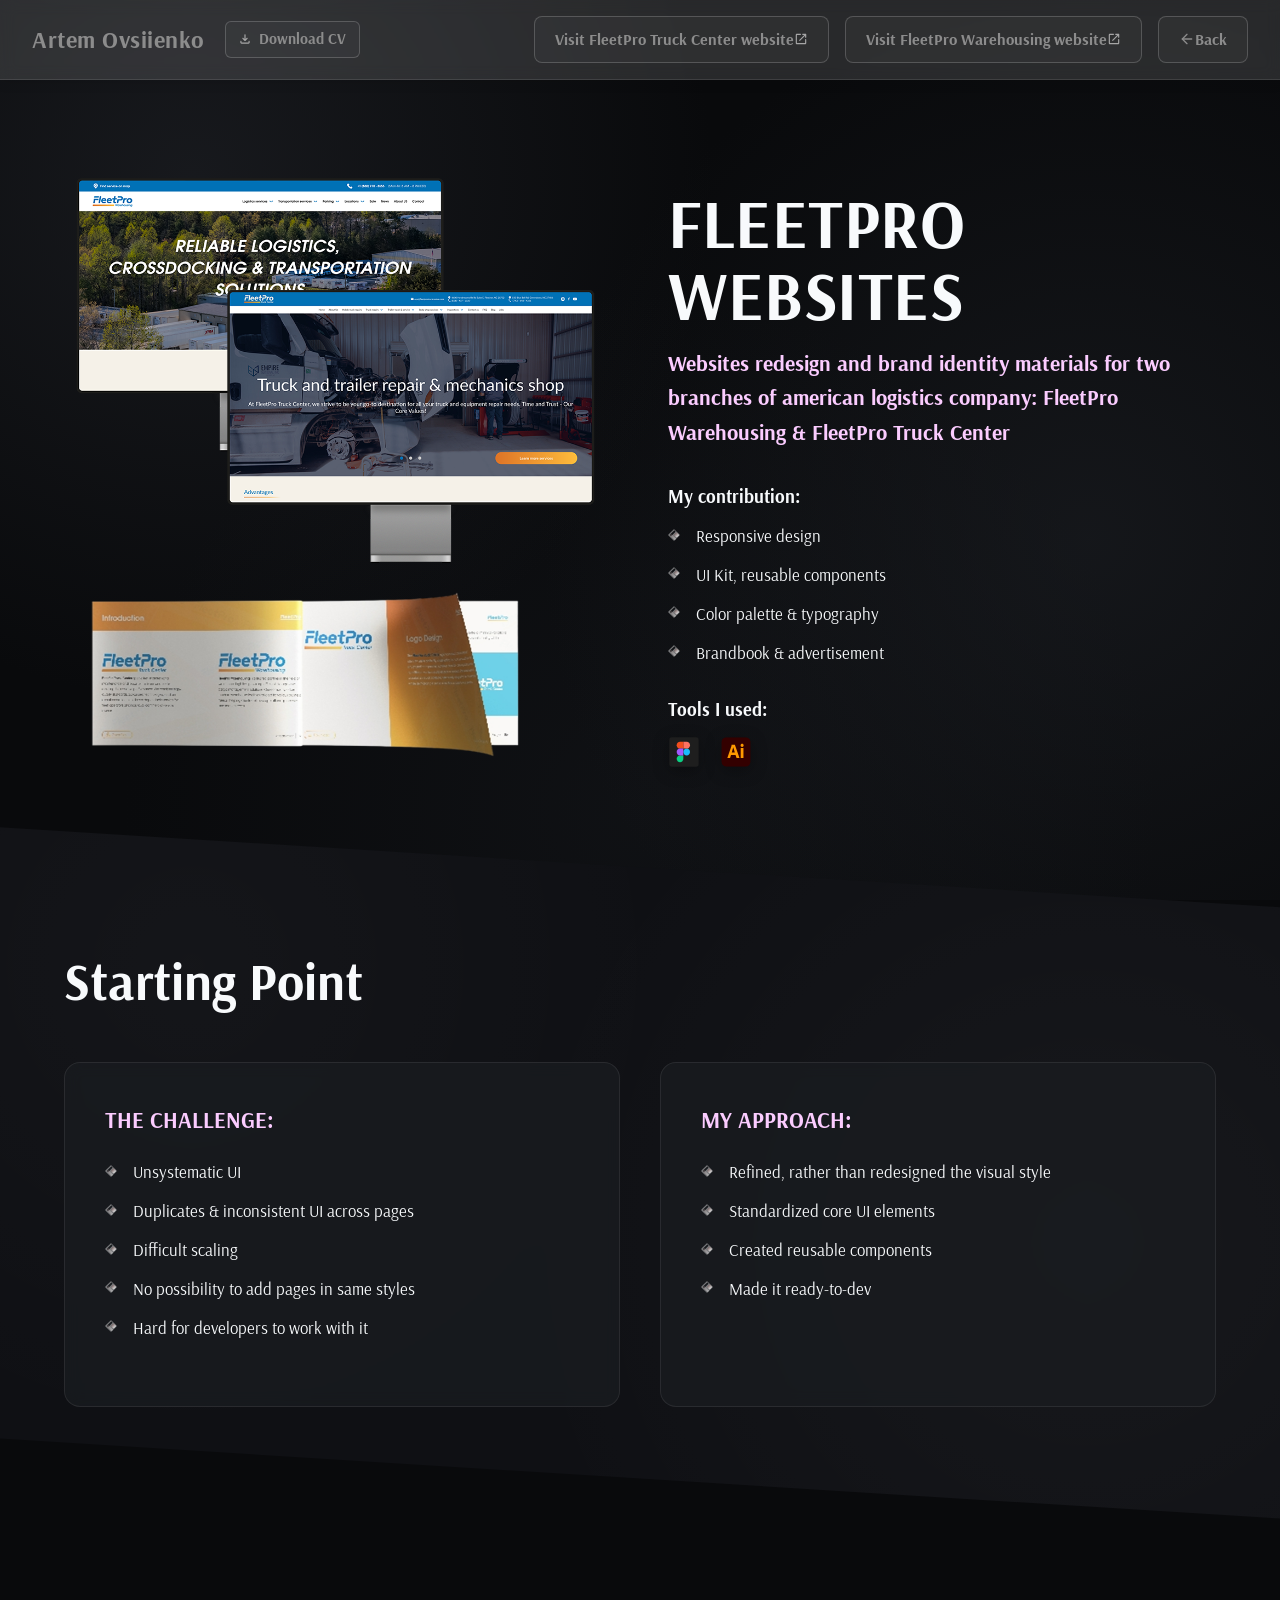
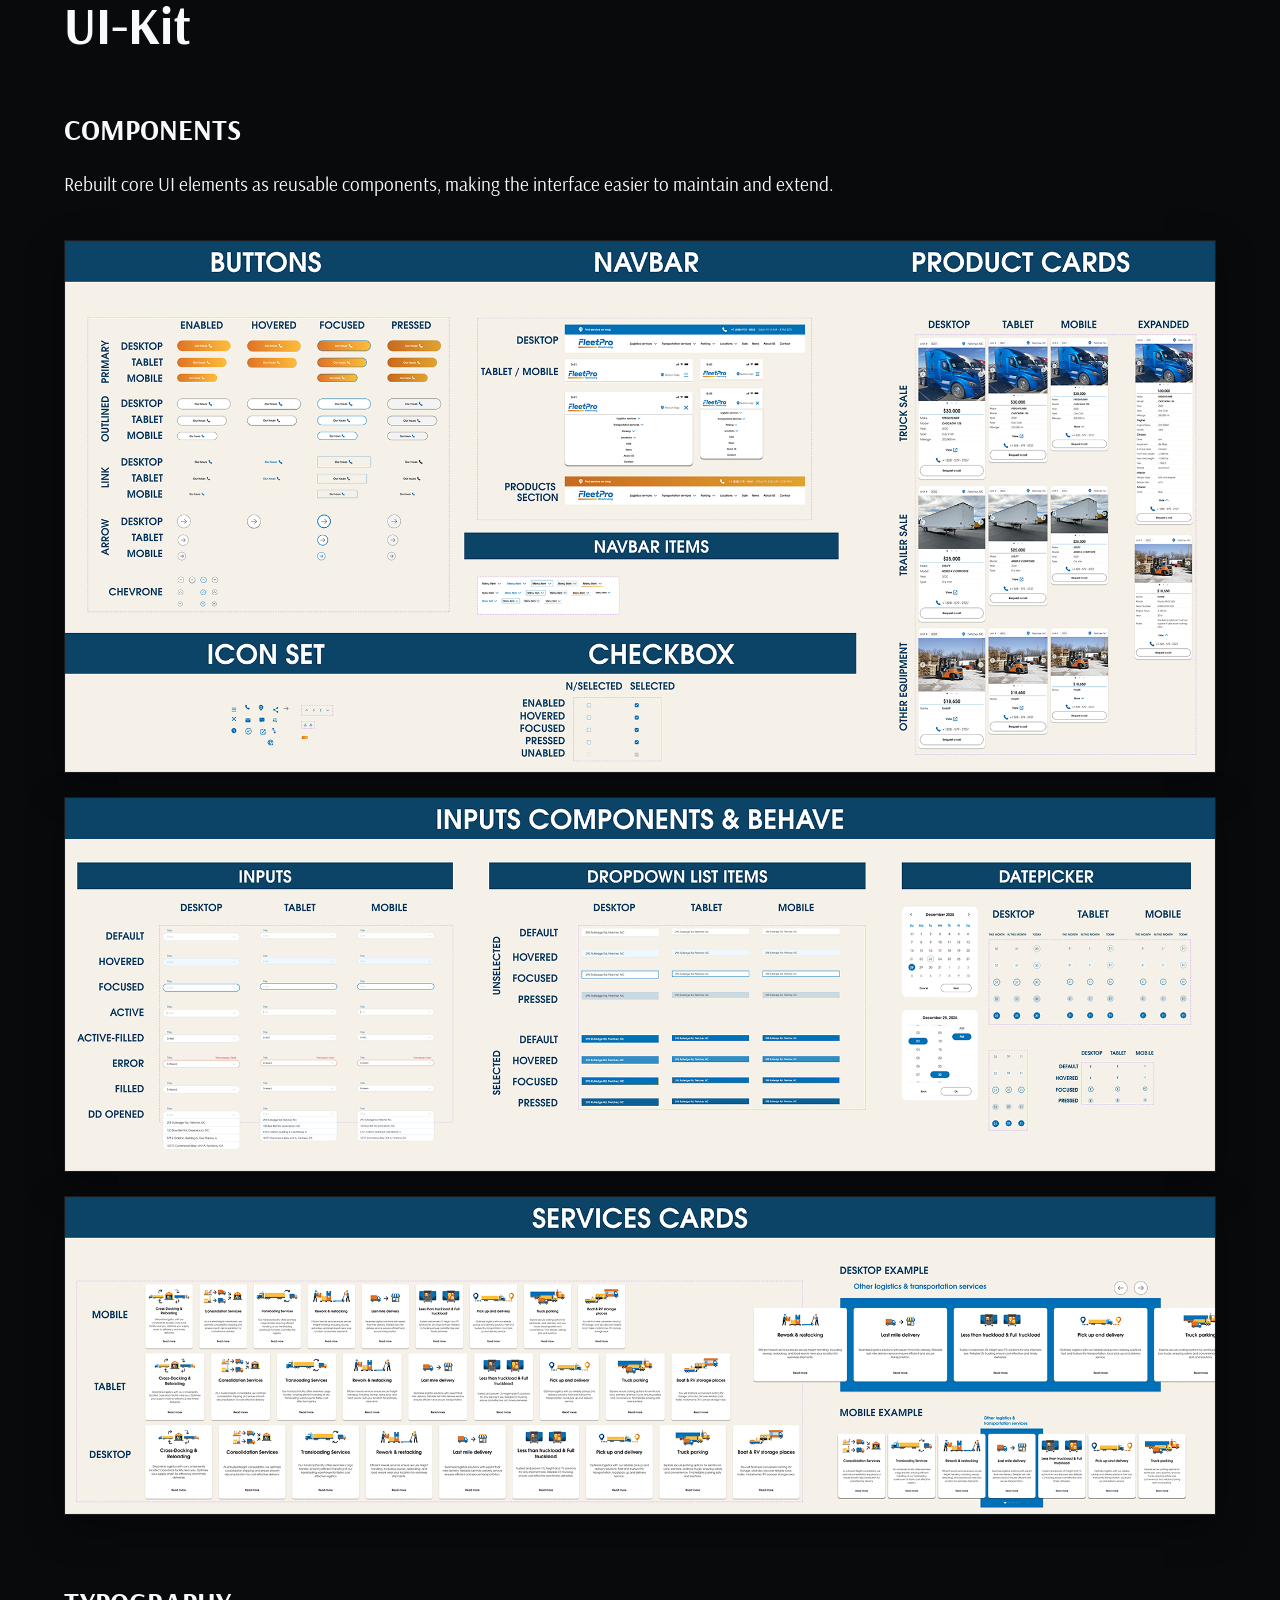
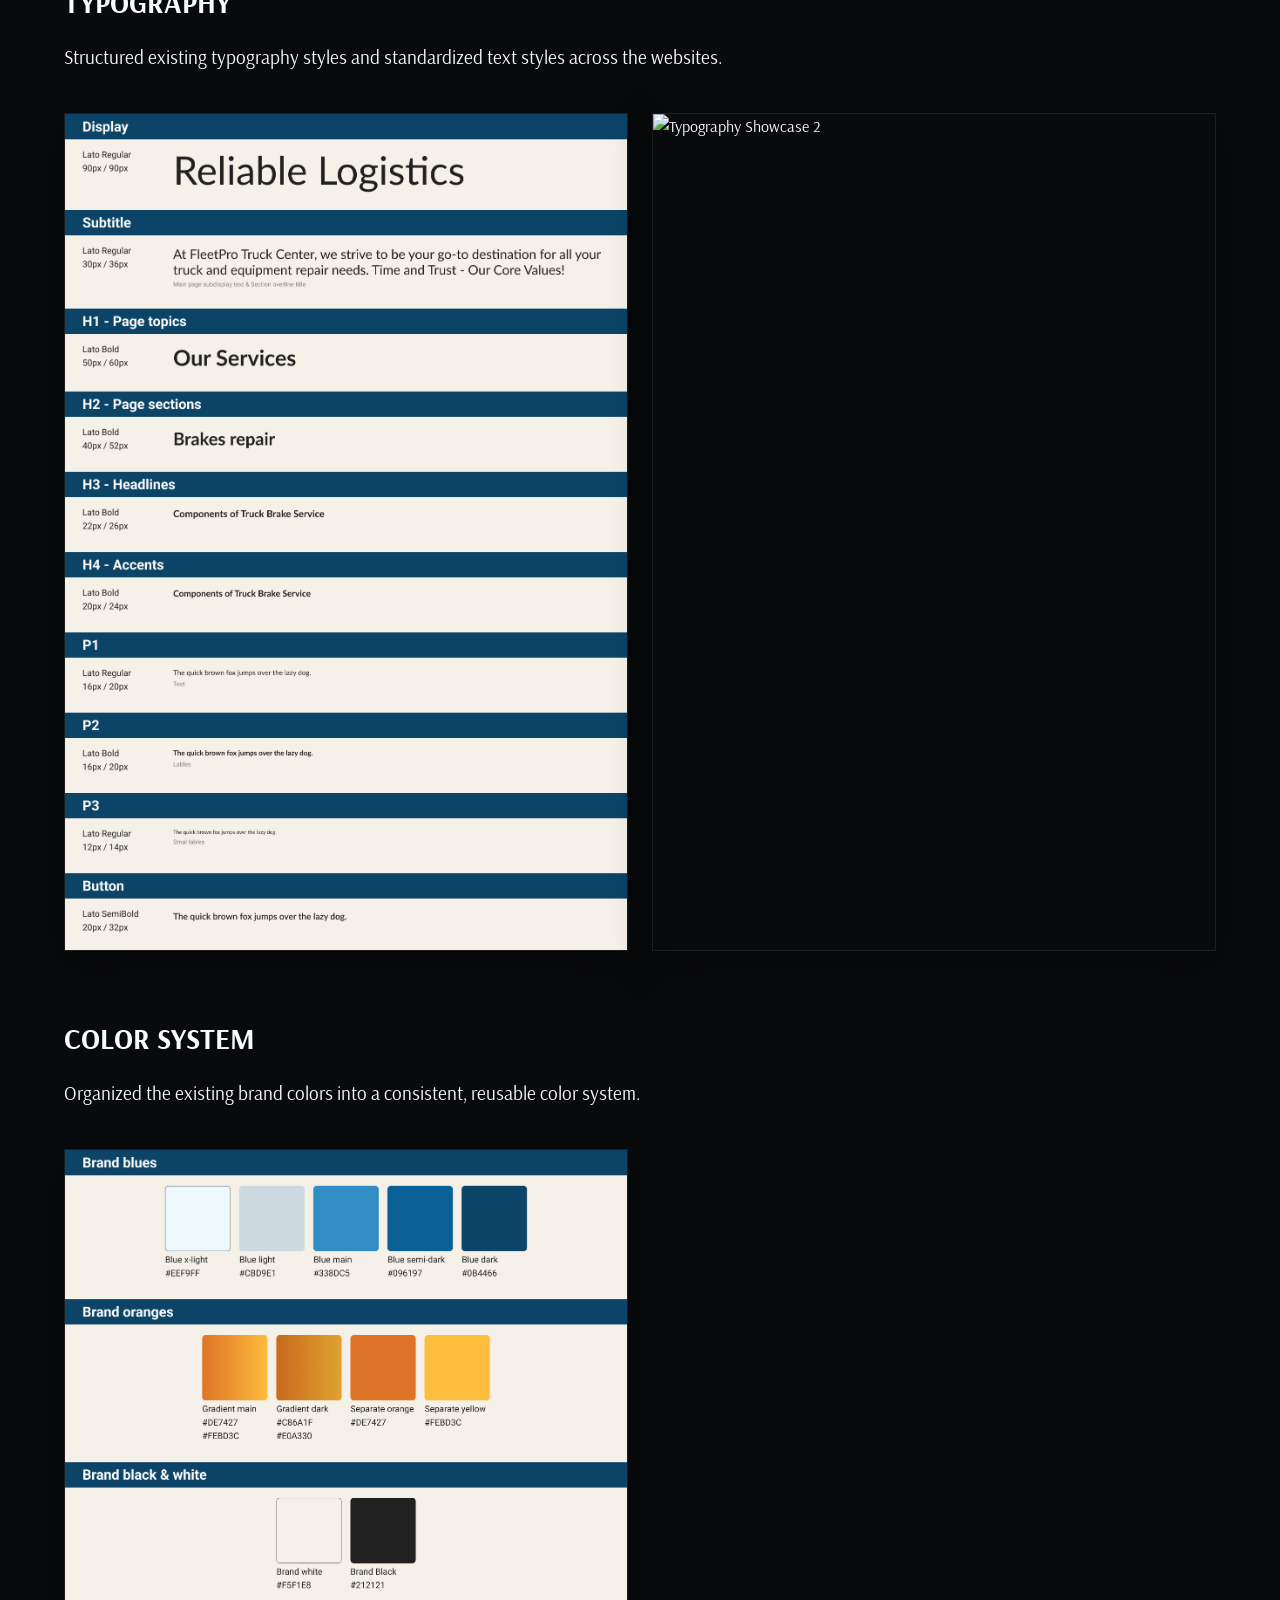
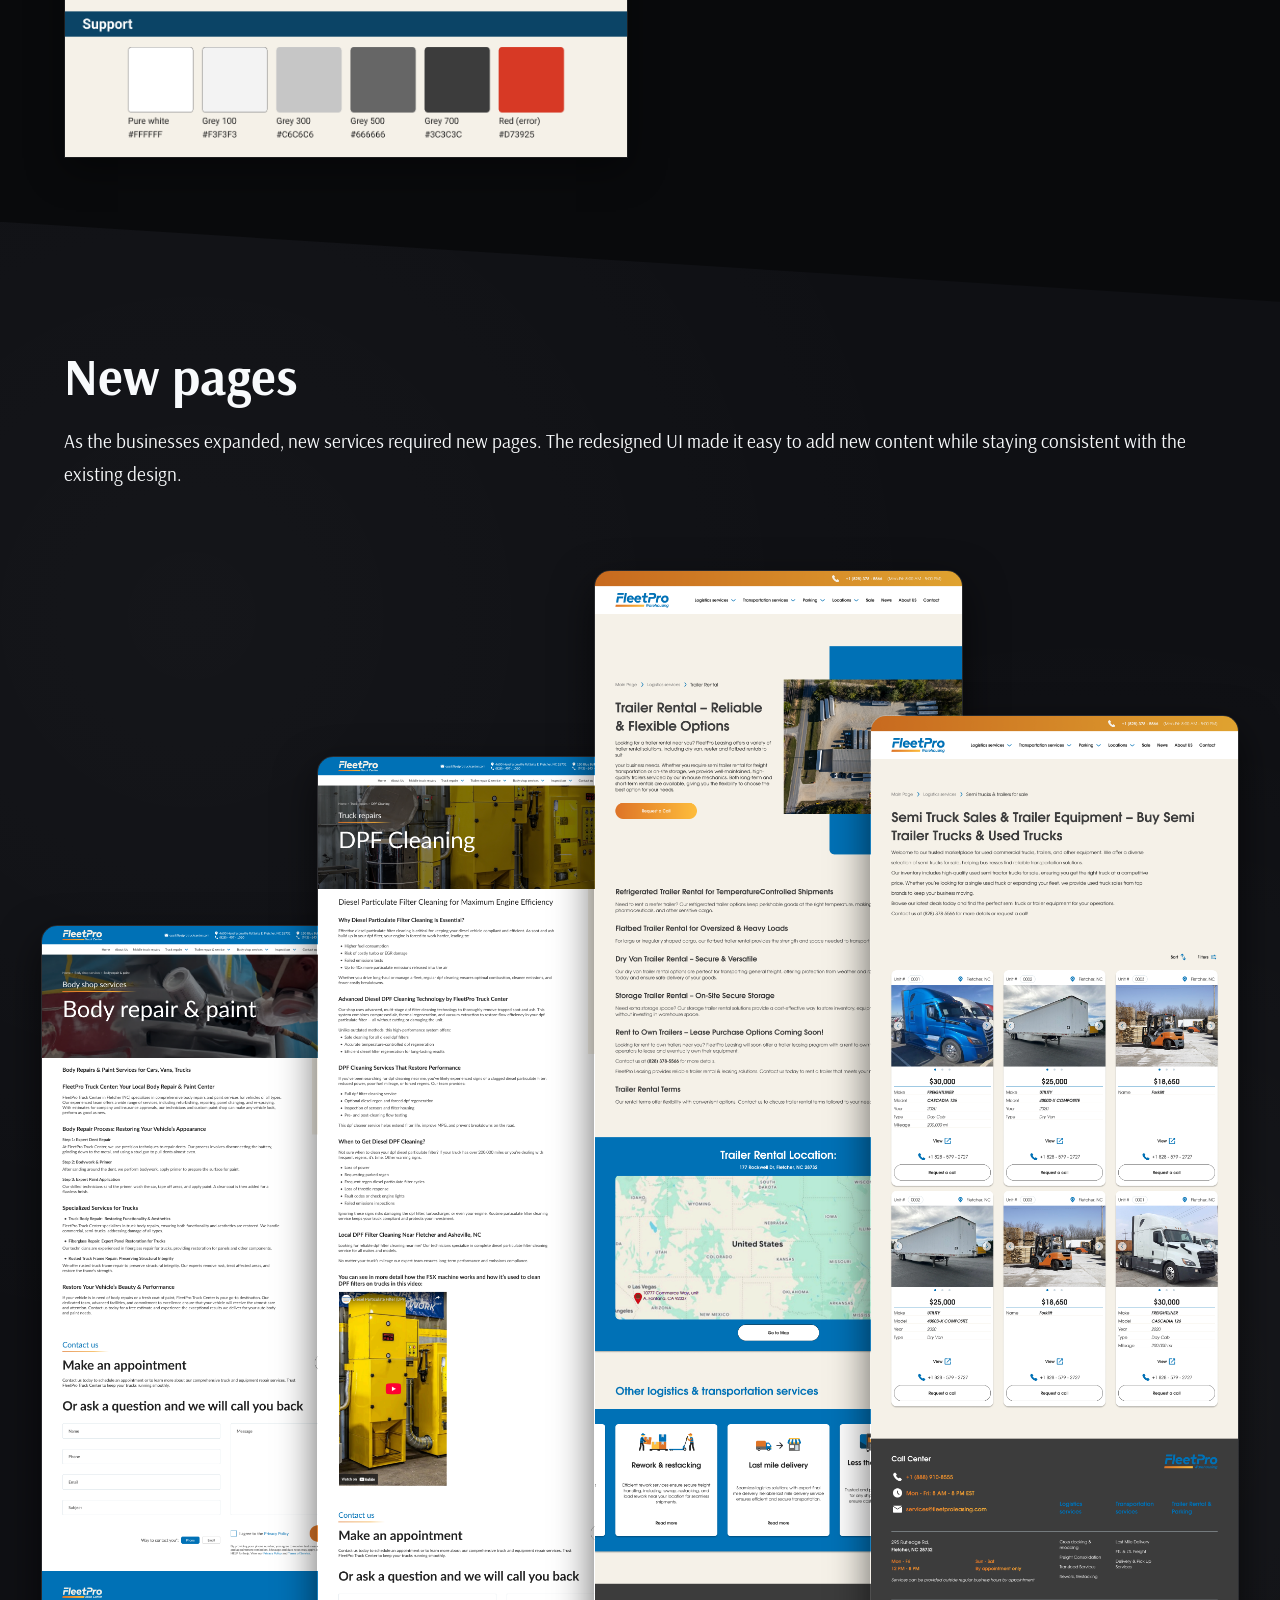
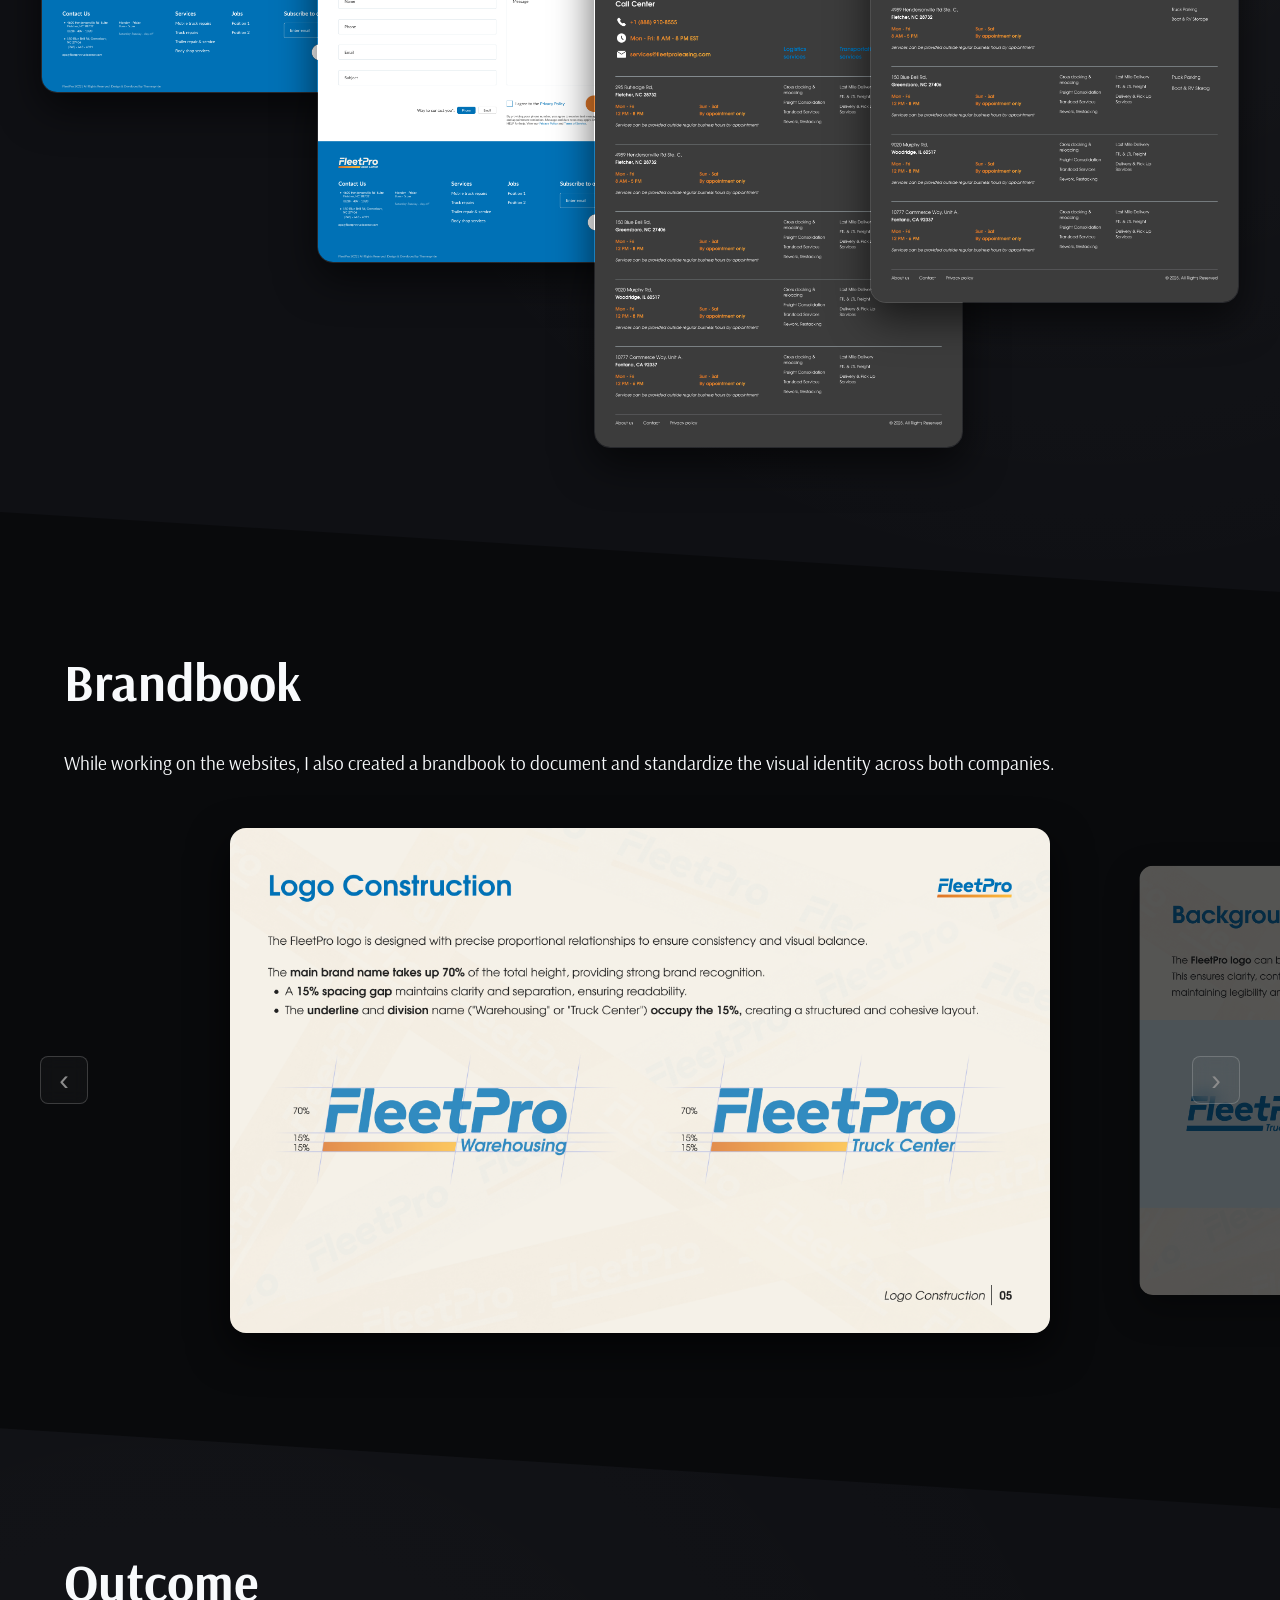
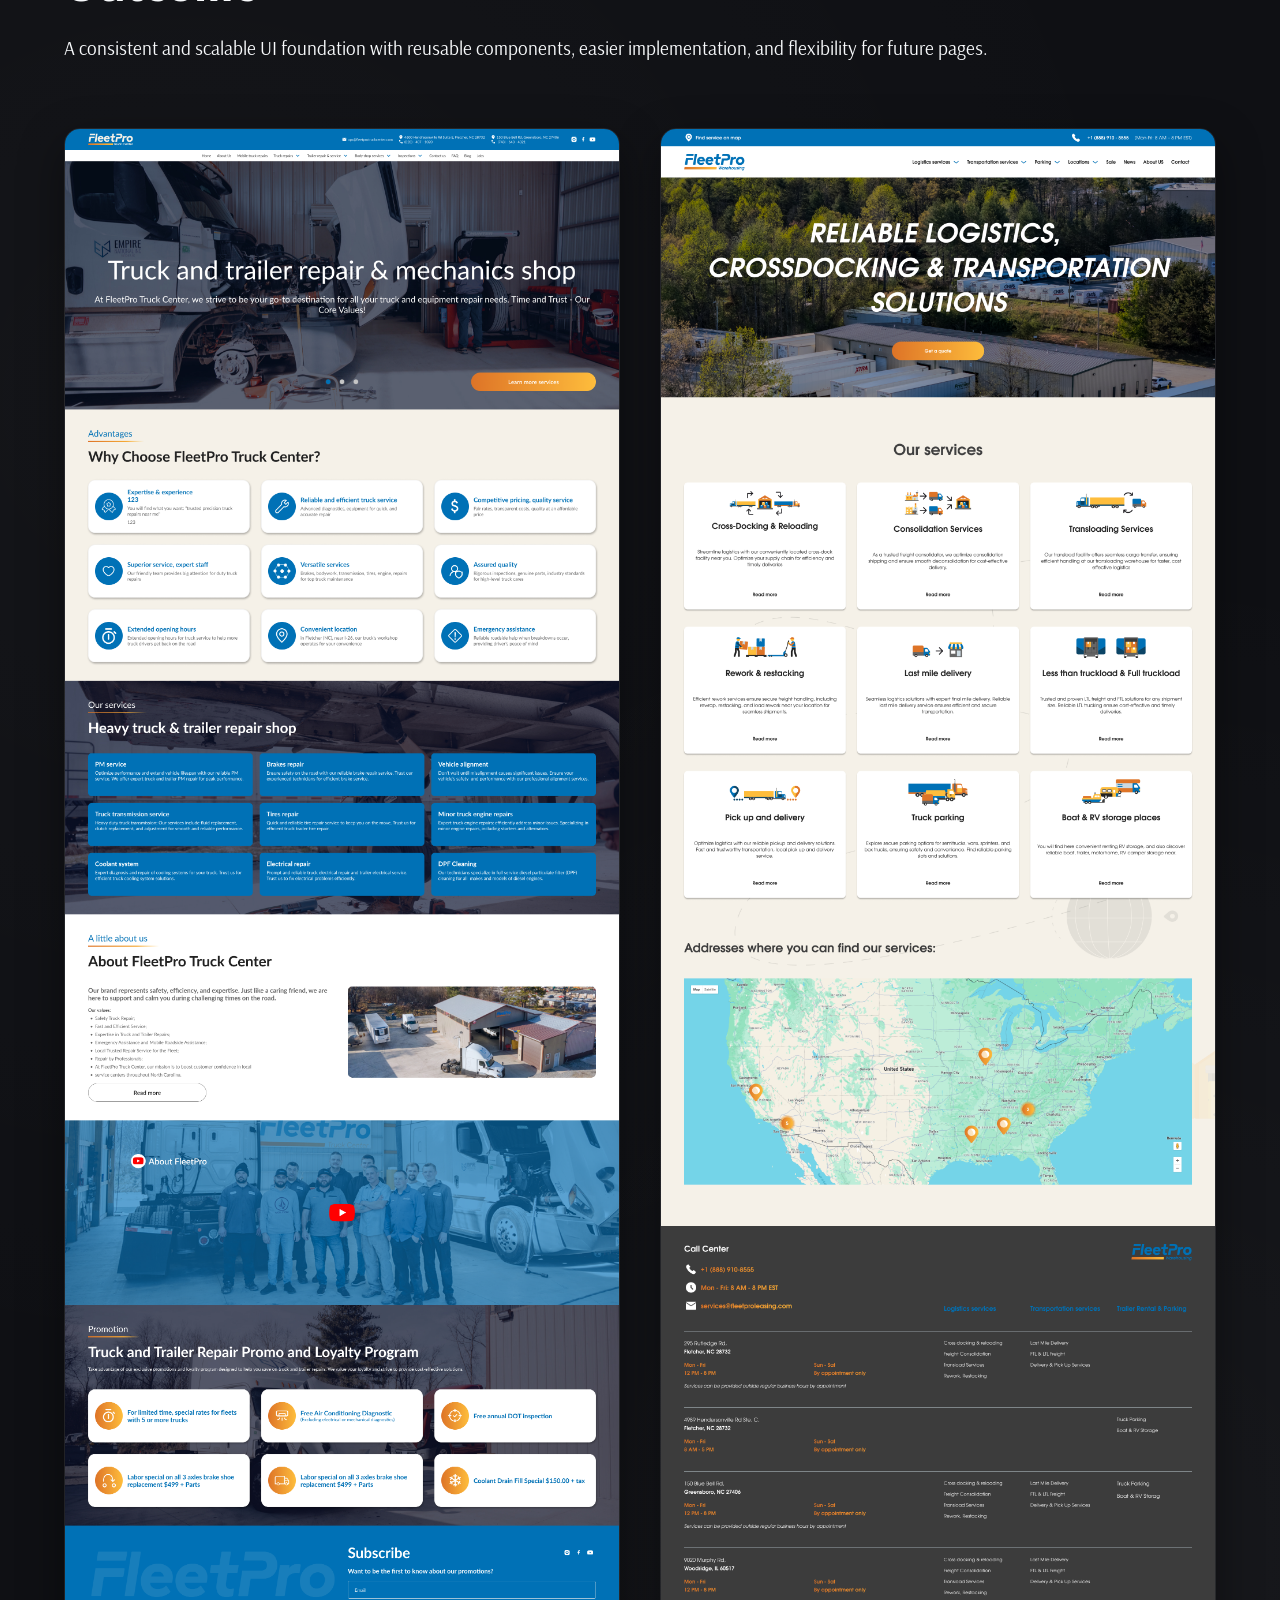
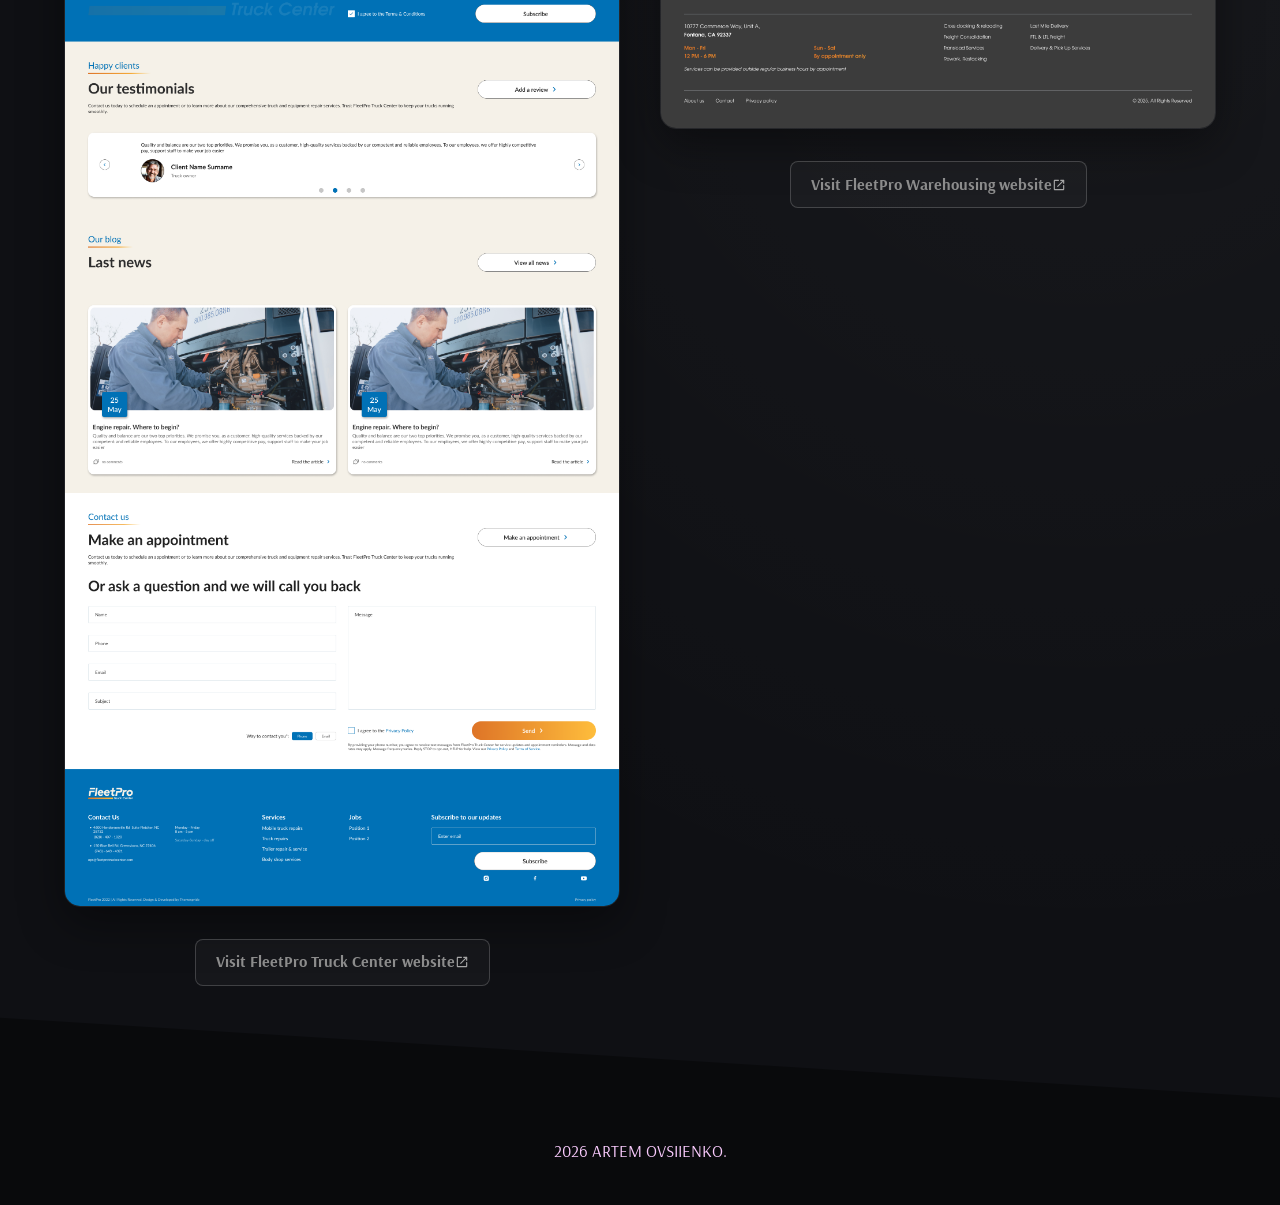
==== commit fe2def44: "Update fleetpro.html" ====
--- a/fleetpro.html
+++ b/fleetpro.html
@@ -5,7 +5,6 @@
   <meta name="viewport" content="width=device-width, initial-scale=1.0" />
   <title>FleetPro Websites — Artem Ovsiienko</title>
   
-  <!-- Google Fonts: Arsenal -->
   <link rel="preconnect" href="https://fonts.googleapis.com">
   <link rel="preconnect" href="https://fonts.gstatic.com" crossorigin>
   <link href="https://fonts.googleapis.com/css2?family=Arsenal:ital,wght@0,400;0,700;1,400;1,700&display=swap" rel="stylesheet">
@@ -19,7 +18,7 @@
     <div class="logo-wrapper">
       <a href="index.html" class="logo">Artem Ovsiienko</a>
       <a href="Media/CV_Artem_Ovsiienko_UIUX.pdf" download class="header-cv-btn">
-        <img src="Media/download.svg" alt="" class="cv-icon" />
+        <img src="Media/icons/download.svg" alt="" class="cv-icon" />
         <span>Download CV</span>
       </a>
     </div>
@@ -27,11 +26,11 @@
     <div class="case-nav-right">
       <a href="https://www.fleetprotruckcenter.com/" target="_blank" rel="noopener noreferrer" class="btn btn-outline-back hide-on-mobile">
         <span>Visit FleetPro Truck Center website</span>
-        <img src="Media/open_in_new.svg" alt="" class="nav-external-icon" />
+        <img src="Media/icons/open_in_new.svg" alt="" class="nav-external-icon" />
       </a>
       <a href="https://www.fleetprowarehousing.com/" target="_blank" rel="noopener noreferrer" class="btn btn-outline-back hide-on-mobile">
         <span>Visit FleetPro Warehousing website</span>
-        <img src="Media/open_in_new.svg" alt="" class="nav-external-icon" />
+        <img src="Media/icons/open_in_new.svg" alt="" class="nav-external-icon" />
       </a>
       <a href="index.html#work" class="btn btn-outline-back btn-back-nav">
         <svg class="back-arrow-icon" viewBox="0 0 24 24" fill="none" stroke="currentColor" stroke-width="2" stroke-linecap="round" stroke-linejoin="round">
@@ -47,18 +46,16 @@
   <div class="mobile-floating-stack mobile-only-floating">
     <a href="https://www.fleetprotruckcenter.com/" target="_blank" rel="noopener noreferrer" class="btn btn-floating-external">
       <span>Visit FleetPro Truck Center website</span>
-      <img src="Media/open_in_new.svg" alt="" class="external-icon" />
+      <img src="Media/icons/open_in_new.svg" alt="" class="external-icon" />
     </a>
     <a href="https://www.fleetprowarehousing.com/" target="_blank" rel="noopener noreferrer" class="btn btn-floating-external">
       <span>Visit FleetPro Warehousing website</span>
-      <img src="Media/open_in_new.svg" alt="" class="external-icon" />
+      <img src="Media/icons/open_in_new.svg" alt="" class="external-icon" />
     </a>
   </div>
 
-  <!-- Case Study Main Content -->
+  <!-- 1. Hero Section -->
   <main class="case-detail-container">
-
-    <!-- 1. Hero Section -->
     <section class="case-hero-grid">
       <div class="case-hero-img-wrapper">
         <img src="Media/fleetpro/fleetpro_hero.png" alt="FleetPro Websites Hero Showcase" class="case-hero-img" />
@@ -78,119 +75,113 @@
           </ul>
         </div>
 
-        <!-- Tools I used Block -->
         <div class="case-tools-block">
           <span class="role-label">Tools I used:</span>
           <div class="tools-icon-row">
-            <img src="Media/figma.svg" alt="Figma" class="tool-icon" title="Figma" />
-            <img src="Media/illustrator.svg" alt="Illustrator" class="tool-icon" title="Illustrator" />
+            <img src="Media/icons/figma.svg" alt="Figma" class="tool-icon" title="Figma" />
+            <img src="Media/icons/illustrator.svg" alt="Illustrator" class="tool-icon" title="Illustrator" />
           </div>
         </div>
       </div>
     </section>
-
-    <!-- 2. Starting Point Section -->
+  </main>
+
+  <!-- 2. Starting Point Section -->
+  <section class="section-elevated-wrapper">
+    <div class="case-detail-container" style="padding-top: 2rem; padding-bottom: 2rem;">
+      <section class="case-section">
+        <div class="case-section-header">
+          <h2>Starting Point</h2>
+        </div>
+
+        <div class="comparison-split-wrapper">
+          <div class="comparison-card">
+            <h3>The challenge:</h3>
+            <ul class="custom-list">
+              <li>Unsystematic UI</li>
+              <li>Duplicates & inconsistent UI across pages</li>
+              <li>Difficult scaling</li>
+              <li>No possibility to add pages in same styles</li>
+              <li>Hard for developers to work with it</li>
+            </ul>
+          </div>
+
+          <div class="comparison-card">
+            <h3>My approach:</h3>
+            <ul class="custom-list">
+              <li>Refined, rather than redesigned the visual style</li>
+              <li>Standardized core UI elements</li>
+              <li>Created reusable components</li>
+              <li>Made it ready-to-dev</li>
+            </ul>
+          </div>
+        </div>
+      </section>
+    </div>
+  </section>
+
+  <!-- 3. UI-Kit Section -->
+  <div class="case-detail-container" style="padding-top: 4rem; padding-bottom: 4rem;">
     <section class="case-section">
       <div class="case-section-header">
-        <h2>Starting Point</h2>
-      </div>
-
-      <div class="comparison-split-wrapper">
-        <!-- Left Frame -->
-        <div class="comparison-card">
-          <h3>The challenge:</h3>
-          <ul class="custom-list">
-            <li>Unsystematic UI</li>
-            <li>Duplicates & inconsistent UI across pages</li>
-            <li>Difficult scaling</li>
-            <li>No possibility to add pages in same styles</li>
-            <li>Hard for developers to work with it</li>
-          </ul>
-        </div>
-
-        <!-- Right Frame -->
-        <div class="comparison-card">
-          <h3>My approach:</h3>
-          <ul class="custom-list">
-            <li>Refined, rather than redesigned the visual style</li>
-            <li>Standardized core UI elements</li>
-            <li>Created reusable components</li>
-            <li>Made it ready-to-dev</li>
-          </ul>
+        <h2>UI-Kit</h2>
+      </div>
+
+      <div class="uikit-vertical-container">
+        <div class="uikit-group">
+          <h3>Components</h3>
+          <p class="case-lead-text">Rebuilt core UI elements as reusable components, making the interface easier to maintain and extend.</p>
+          <div class="uikit-stacked-media">
+            <img src="Media/fleetpro/components1.png" alt="Components Showcase 1" />
+            <img src="Media/fleetpro/components2.png" alt="Components Showcase 2" />
+            <img src="Media/fleetpro/components3.png" alt="Components Showcase 3" />
+          </div>
+        </div>
+
+        <div class="uikit-group">
+          <h3>Typography</h3>
+          <p class="case-lead-text">Structured existing typography styles and standardized text styles across the websites.</p>
+          <div class="uikit-grid-two">
+            <img src="Media/fleetpro/typography1.png" alt="Typography Showcase 1" />
+            <img src="Media/fleetpro/typography2.png" alt="Typography Showcase 2" />
+          </div>
+        </div>
+
+        <div class="uikit-group">
+          <h3>COLOR SYSTEM</h3>
+          <p class="case-lead-text">Organized the existing brand colors into a consistent, reusable color system.</p>
+          <div class="uikit-grid-two">
+            <img src="Media/fleetpro/colors.png" alt="Colors Showcase" />
+            <div></div>
+          </div>
         </div>
       </div>
     </section>
-
-  </main>
-
-  <!-- 3. UI-Kit Section -->
+  </div>
+
+  <!-- 4. New Pages Section -->
   <section class="section-elevated-wrapper">
-    <div class="case-detail-container" style="padding-top: 4rem; padding-bottom: 4rem;">
+    <div class="case-detail-container" style="padding-top: 2rem; padding-bottom: 2rem;">
       <section class="case-section">
         <div class="case-section-header">
-          <h2>UI-Kit</h2>
-        </div>
-
-        <div class="uikit-vertical-container">
-          
-          <!-- Components Group -->
-          <div class="uikit-group">
-            <h3>Components</h3>
-            <p class="case-lead-text">Rebuilt core UI elements as reusable components, making the interface easier to maintain and extend.</p>
-            <div class="uikit-stacked-media">
-              <img src="Media/fleetpro/components1.png" alt="Components Showcase 1" />
-              <img src="Media/fleetpro/components2.png" alt="Components Showcase 2" />
-              <img src="Media/fleetpro/components3.png" alt="Components Showcase 3" />
-            </div>
-          </div>
-
-          <!-- Typography Group (2-Column Row) -->
-          <div class="uikit-group">
-            <h3>Typography</h3>
-            <p class="case-lead-text">Structured existing typography styles and standardized text styles across the websites.</p>
-            <div class="uikit-grid-two">
-              <img src="Media/fleetpro/typography1.png" alt="Typography Showcase 1" />
-              <img src="Media/fleetpro/typography2.png" alt="Typography Showcase 2" />
-            </div>
-          </div>
-
-          <!-- Color System Group (Structured 2-Column Row, Right Column Empty) -->
-          <div class="uikit-group">
-            <h3>COLOR SYSTEM</h3>
-            <p class="case-lead-text">Organized the existing brand colors into a consistent, reusable color system.</p>
-            <div class="uikit-grid-two">
-              <img src="Media/fleetpro/colors.png" alt="Colors Showcase" />
-              <div></div> <!-- Empty right column -->
-            </div>
-          </div>
-
+          <h2>New pages</h2>
+          <p class="case-lead-text">
+            As the businesses expanded, new services required new pages. The redesigned UI made it easy to add new content while staying consistent with the existing design.
+          </p>
+        </div>
+
+        <div class="new-pages-overlap-container">
+          <div class="new-page-card page-1"><img src="Media/fleetpro/newpage1.png" alt="New Page Showcase 1" /></div>
+          <div class="new-page-card page-2"><img src="Media/fleetpro/newpage2.png" alt="New Page Showcase 2" /></div>
+          <div class="new-page-card page-3"><img src="Media/fleetpro/newpage3.png" alt="New Page Showcase 3" /></div>
+          <div class="new-page-card page-4"><img src="Media/fleetpro/newpage4.png" alt="New Page Showcase 4" /></div>
         </div>
       </section>
     </div>
   </section>
-
-  <!-- 4. New Pages Section -->
-  <main class="case-detail-container">
-    <section class="case-section">
-      <div class="case-section-header">
-        <h2>New pages</h2>
-        <p class="case-lead-text">
-          As the businesses expanded, new services required new pages. The redesigned UI made it easy to add new content while staying consistent with the existing design.
-        </p>
-      </div>
-
-      <div class="new-pages-overlap-container">
-        <div class="new-page-card page-1"><img src="Media/fleetpro/newpage1.png" alt="New Page Showcase 1" /></div>
-        <div class="new-page-card page-2"><img src="Media/fleetpro/newpage2.png" alt="New Page Showcase 2" /></div>
-        <div class="new-page-card page-3"><img src="Media/fleetpro/newpage3.png" alt="New Page Showcase 3" /></div>
-        <div class="new-page-card page-4"><img src="Media/fleetpro/newpage4.png" alt="New Page Showcase 4" /></div>
-      </div>
-    </section>
-  </main>
 
   <!-- 5. Brandbook Section -->
   <section class="diagram-carousel-section">
-    
     <div class="carousel-text-header">
       <h2>Brandbook</h2>
       <p class="case-lead-text">
@@ -198,7 +189,6 @@
       </p>
     </div>
 
-    <!-- Carousel Stage -->
     <div class="carousel-stage">
       <button class="carousel-btn prev-btn" id="prevSlide" aria-label="Previous Slide">‹</button>
       
@@ -214,12 +204,11 @@
 
       <button class="carousel-btn next-btn" id="nextSlide" aria-label="Next Slide">›</button>
     </div>
-
   </section>
 
   <!-- 6. Outcome Section -->
   <section class="section-elevated-wrapper">
-    <div class="case-detail-container" style="padding-top: 4rem; padding-bottom: 4rem;">
+    <div class="case-detail-container" style="padding-top: 2rem; padding-bottom: 2rem;">
       <section class="case-section">
         <div class="case-section-header">
           <h2>Outcome</h2>
@@ -228,31 +217,26 @@
           </p>
         </div>
 
-        <!-- Two Separate Unoverlayed Columns -->
         <div class="outcome-columns-wrapper">
-          
-          <!-- Column 1: Truck Center -->
           <div class="outcome-column">
             <div class="outcome-card-clean">
               <img src="Media/fleetpro/truckcenter.png" alt="FleetPro Truck Center Website Showcase" />
             </div>
             <a href="https://www.fleetprotruckcenter.com/" target="_blank" rel="noopener noreferrer" class="btn btn-outline-back btn-section-external hide-on-mobile">
               <span>Visit FleetPro Truck Center website</span>
-              <img src="Media/open_in_new.svg" alt="" class="nav-external-icon" />
+              <img src="Media/icons/open_in_new.svg" alt="" class="nav-external-icon" />
             </a>
           </div>
 
-          <!-- Column 2: Warehousing -->
           <div class="outcome-column">
             <div class="outcome-card-clean">
               <img src="Media/fleetpro/warehousing.png" alt="FleetPro Warehousing Website Showcase" />
             </div>
             <a href="https://www.fleetprowarehousing.com/" target="_blank" rel="noopener noreferrer" class="btn btn-outline-back btn-section-external hide-on-mobile">
               <span>Visit FleetPro Warehousing website</span>
-              <img src="Media/open_in_new.svg" alt="" class="nav-external-icon" />
+              <img src="Media/icons/open_in_new.svg" alt="" class="nav-external-icon" />
             </a>
           </div>
-
         </div>
       </section>
     </div>
--- a/style.css
+++ b/style.css
@@ -1,4 +1,3 @@
-/* CSS Variables & Global Reset - Monochrome & Grey Theme */
 :root {
   --bg-dark: #090a0c;
   --bg-card: rgba(26, 28, 33, 0.75);
@@ -7,67 +6,48 @@
   --text-primary: #f8fafc;
   --text-muted: #94a3b8;
   --accent: #e2e8f0;
-  --accent-rose: #D2A7A7;
+  --accent-rose: #FBCCFF;
   --border-color: rgba(255, 255, 255, 0.12);
   --border-hover: rgba(255, 255, 255, 0.35);
   --font-family: 'Arsenal', sans-serif;
   --max-width: 1200px;
   --radius: 16px;
-  --transition: all 0.35s cubic-bezier(0.16, 1, 0.3, 1);
+  --transition: all 0.8s cubic-bezier(0.22, 1, 0.36, 1);
   --scroll-progress: 0%;
 }
-
 * {
   box-sizing: border-box;
   margin: 0;
   padding: 0;
 }
-
 html {
   scroll-behavior: smooth;
 }
-
-/* ==========================================================================
-   GLOBAL BODY
-   ========================================================================== */
 body {
   background-color: var(--bg-dark);
   background-image: 
     radial-gradient(circle at 15% 20%, rgba(50, 53, 61, 0.35) 0%, transparent 40%),
     radial-gradient(circle at 85% 60%, rgba(35, 38, 44, 0.45) 0%, transparent 45%),
-    radial-gradient(circle at 50% 90%, rgba(20, 22, 26, 0.6) 0%, transparent 50%),
-    repeating-linear-gradient(
-      45deg,
-      rgba(255, 255, 255, 0.015) 0,
-      rgba(255, 255, 255, 0.015) 1px,
-      transparent 0,
-      transparent 20px
-    );
+    radial-gradient(circle at 50% 90%, rgba(20, 22, 26, 0.6) 0%, transparent 50%);
   background-attachment: fixed;
   color: var(--text-primary);
   font-family: var(--font-family);
   line-height: 1.6;
 }
-
-/* Home Page Specific Override */
 body.index-page {
   background-color: #c8c8c8; 
   background-image: none;
 }
-
-/* Typography */
 h1 { font-weight: 700; line-height: 1.02; letter-spacing: 0.5px; margin-bottom: 0.75rem; text-transform: uppercase; }
 h2 { font-size: 3.25rem; font-weight: 700; margin-bottom: 0.5rem; }
 h3 { font-size: 1.65rem; font-weight: 700; color: var(--text-primary); text-transform: uppercase; }
 p { color: var(--text-muted); margin-bottom: 1rem; font-size: 1.05rem; }
 a { color: var(--accent); text-decoration: none; transition: var(--transition); }
-
 .section {
   max-width: var(--max-width);
   margin: 0 auto;
   padding: 5rem 1.5rem;
 }
-
 .section-hero {
   padding-top: clamp(3.2rem, 7vh, 5.5rem);
   padding-bottom: 0;
@@ -75,36 +55,31 @@
   height: 100%;
   display: flex;
   align-items: flex-end;
-}
-
+  position: relative;
+  z-index: 3;
+}
 .section-no-frame {
   background: transparent;
   padding: 5rem 1.5rem;
 }
-
 .section-header {
   margin-bottom: 3rem;
 }
-
 .nda-text, .earlier-work-intro {
   color: var(--accent-rose);
   font-size: 1.05rem;
   margin-bottom: 0.5rem;
 }
-
 .section-header .sub-text {
   color: var(--text-primary);
   font-weight: 700;
   margin-top: 0.5rem;
 }
-
-/* Custom List with SVG Diamond Bullet */
 .custom-list {
   list-style: none;
   padding-left: 0;
   margin-bottom: 1.5rem;
 }
-
 .custom-list li {
   position: relative;
   padding-left: 1.75rem;
@@ -113,12 +88,10 @@
   font-size: 1.05rem;
   font-weight: 400;
 }
-
 .custom-list li b {
   font-weight: 700;
   color: var(--text-primary);
 }
-
 .custom-list li::before {
   content: "";
   position: absolute;
@@ -126,19 +99,15 @@
   top: 0.35rem;
   width: 12px;
   height: 12px;
-  background: url('Media/diamond.svg') no-repeat center center;
+  background: url('Media/icons/diamond.svg') no-repeat center center;
   background-size: contain;
 }
-
-/* Dark Custom List specifically for Light Frame Backgrounds */
 .custom-list-dark li {
   color: #0f172a !important;
 }
-
 .custom-list-dark li b {
   color: #0f172a !important;
 }
-
 .hero-lead {
   font-size: 1.5rem;
   font-weight: 700;
@@ -146,19 +115,12 @@
   color: var(--accent-rose);
   margin-bottom: 2.5rem;
 }
-
-/* Mobile vs Desktop Header Visibility */
 .hero-header-mobile {
   display: none;
 }
-
 .hero-header-desktop {
   display: block;
 }
-
-/* ==========================================================================
-   UNIFIED NAVBAR (Default #8C8C8C -> Hover #B4B4B4)
-   ========================================================================== */
 .navbar {
   position: fixed;
   top: 0;
@@ -168,6 +130,7 @@
   backdrop-filter: blur(8px);
   -webkit-backdrop-filter: blur(8px);
   display: flex;
+  flex-wrap: wrap;
   justify-content: space-between;
   align-items: center;
   padding: 1rem 2rem;
@@ -177,40 +140,32 @@
   background: rgba(220, 220, 220, 0.15) !important;
   border-bottom: 1px solid rgba(255, 255, 255, 0.1);
 }
-
 .navbar .logo,
 .navbar .header-phone,
 .navbar .nav-link,
 .navbar .header-cv-btn {
   color: #8C8C8C !important;
 }
-
 .navbar .nav-link:hover,
 .navbar .header-phone:hover,
 .navbar .logo:hover,
 .navbar .header-cv-btn:hover {
-  color: #B4B4B4 !important;
-}
-
-/* Navigation Bar Overlaying Hero on Home Page */
+  color: #C0A5C2 !important;
+}
 .index-page .navbar-home {
   background: rgba(220, 220, 220, 0.15) !important;
 }
-
 .logo-wrapper {
   display: flex;
   align-items: center;
   gap: 1.25rem;
 }
-
 .logo {
   font-size: 1.5rem;
   font-weight: 700;
   letter-spacing: 0.5px;
   transition: var(--transition);
 }
-
-/* Navbar Download CV Button */
 .header-cv-btn {
   display: inline-flex;
   align-items: center;
@@ -224,7 +179,6 @@
   background: rgba(255, 255, 255, 0.03);
   transition: var(--transition);
 }
-
 .header-cv-btn .cv-icon {
   width: 14px;
   height: 14px;
@@ -232,27 +186,21 @@
   filter: brightness(0) invert(0.65);
   transition: var(--transition);
 }
-
 .header-cv-btn:hover {
   border-color: rgba(180, 180, 180, 0.4);
   background: rgba(255, 255, 255, 0.08);
 }
-
 .header-cv-btn:hover .cv-icon {
   filter: brightness(0) invert(0.75);
 }
-
-/* Strictly hidden on desktop so it never doubles up */
 .nav-link-cv {
   display: none !important;
 }
-
 .nav-menu {
   display: flex;
   align-items: center;
   gap: 2rem;
 }
-
 .nav-link {
   font-weight: 700;
   font-size: 1.1rem;
@@ -260,13 +208,11 @@
   transition: transform 0.25s ease, color 0.25s ease;
   transform-origin: center;
 }
-
 .nav-link.active {
   color: var(--text-primary) !important;
   transform: scale(1.1);
   text-shadow: 0 0 12px rgba(248, 250, 252, 0.3);
 }
-
 .nav-toggle {
   display: none;
   background: none;
@@ -275,15 +221,12 @@
   flex-direction: column;
   gap: 5px;
 }
-
 .bar {
   width: 24px;
   height: 2px;
   background-color: #8C8C8C;
   transition: var(--transition);
 }
-
-/* External Link Icon in Navbar */
 .nav-external-icon {
   width: 14px;
   height: 14px;
@@ -291,15 +234,9 @@
   filter: brightness(0) invert(0.65);
   transition: var(--transition);
 }
-
-/* Mobile-Only Floating External Buttons — Hidden on Desktop Viewports */
 .mobile-only-floating {
   display: none !important;
 }
-
-/* ==========================================================================
-   BUTTON STYLES (Site-Wide Primitives: Default #8C8C8C -> Hover #B4B4B4)
-   ========================================================================== */
 .btn,
 .btn-outline-back,
 .btn-floating-external,
@@ -319,28 +256,21 @@
   background: rgba(255, 255, 255, 0.03);
   border: 1px solid rgba(255, 255, 255, 0.18);
 }
-
 .btn:hover,
 .btn-outline-back:hover,
 .btn-floating-external:hover,
 .btn-section-external:hover {
-  color: #B4B4B4 !important;
+  color: #C0A5C2 !important;
   border-color: rgba(180, 180, 180, 0.4);
   background: rgba(255, 255, 255, 0.08);
   transform: translateY(-2px);
 }
-
 .btn:hover .nav-external-icon,
 .btn-outline-back:hover .nav-external-icon,
 .btn-floating-external:hover .external-icon,
 .btn-section-external:hover .nav-external-icon {
   filter: brightness(0) invert(0.75);
 }
-
-/* ==========================================================================
-   Hero Sticky Parallax
-   ========================================================================== */
-
 .hero-sticky-wrapper {
   position: sticky;
   top: 0;
@@ -350,15 +280,39 @@
   display: flex;
   align-items: flex-end;
   justify-content: center;
-  background-color: #c8c8c8; 
+  background-color: #e5e5e5; 
   background-image: 
     radial-gradient(circle at 18% 18%, #ffffff 0%, transparent 42%),
-    radial-gradient(circle at 82% 82%, #a8a8a8 0%, transparent 52%),
-    radial-gradient(circle at 50% 30%, #ededed 0%, transparent 45%),
-    radial-gradient(circle at 85% 15%, #f9f9f9 0%, transparent 35%),
-    radial-gradient(circle at 15% 85%, #b5b5b5 0%, transparent 48%);
+    radial-gradient(circle at 82% 82%, #c8c8c8 0%, transparent 52%),
+    radial-gradient(circle at 50% 30%, #f9f9f9 0%, transparent 45%),
+    radial-gradient(circle at 85% 15%, #ffffff 0%, transparent 35%),
+    radial-gradient(circle at 15% 85%, #d2d2d2 0%, transparent 48%);
   overflow: hidden;
-}
+  perspective: 1200px;
+}
+.hero-ui-layer {
+  position: absolute;
+  top: 0;
+  left: 0;
+  width: 100%;
+  height: 100%;
+  z-index: 2;
+  pointer-events: none;
+  transform-style: preserve-3d;
+}
+.ui-float {
+  position: absolute;
+  will-change: transform;
+  transform-style: preserve-3d;
+}
+.ui-m { display: none; }
+.ui-1 { width: clamp(160px, 15vw, 246px); top: 11%; left: 8%; transform-origin: center; }
+.ui-2 { width: clamp(250px, 24vw, 424px); top: 15%; left: 34%; transform-origin: center; }
+.ui-3 { width: clamp(180px, 18vw, 316px); top: 18%; right: 20%; transform-origin: center; }
+.ui-4 { width: clamp(160px, 15vw, 272px); top: 19%; right: 4%; transform-origin: center; }
+.ui-5 { width: clamp(260px, 25vw, 440px); bottom: 6%; right: 2%; transform-origin: center; }
+.ui-7 { width: clamp(300px, 35vw, 642px); bottom: 8%; right: 30%; transform-origin: center; }
+.ui-8 { width: clamp(180px, 20vw, 307px); bottom: 10%; left: 3%; transform-origin: center; }
 
 .hero-container {
   display: grid;
@@ -368,7 +322,6 @@
   height: 100%;
   align-items: stretch;
 }
-
 .hero-img-wrapper {
   width: 100%;
   height: 100%;
@@ -376,7 +329,6 @@
   align-items: flex-end;
   overflow: hidden;
 }
-
 .hero-photo {
   width: 100%;
   max-height: calc(100vh - 65px);
@@ -384,7 +336,6 @@
   display: block;
   margin-bottom: 0;
 }
-
 .hero-text {
   display: flex;
   flex-direction: column;
@@ -392,28 +343,19 @@
   height: 100%;
 }
 
-.hero-title {
-  font-size: 8.25rem;
-}
-
 .index-page .hero-title {
-  font-size: clamp(2.8rem, 8.5vh, 8.25rem) !important;
+  font-size: clamp(4rem, 12vh, 11rem) !important;
   line-height: 0.98;
   color: #191919 !important;
 }
-
 .index-page .hero-lead {
-  font-size: clamp(1.5rem, 4.2vh, 4.5rem) !important;
+  font-size: clamp(3rem, 6vh, 7rem) !important;
   font-weight: 700;
   line-height: 1.05;
-  color: #2B1111 !important;
+  color: #420647 !important;
   margin-bottom: 0;
   text-transform: uppercase;
 }
-
-/* ==========================================================================
-   BG2 Canvas
-   ========================================================================== */
 
 .bg2-shadow-caster {
   position: relative;
@@ -421,16 +363,9 @@
   margin-top: -80px;
   filter: drop-shadow(0 -2px 8px rgba(0, 0, 0, 0.2));
 }
-
 .main-scrolling-content {
-  background-color: #090a0c;
-  background-image: repeating-linear-gradient(
-    20deg,
-    rgba(255, 255, 255, 0.035) 0,
-    rgba(255, 255, 255, 0.035) 1px,
-    transparent 0,
-    transparent 20px
-  );
+  background-color: #050608;
+  background-image: linear-gradient(145deg, #181a20 0%, #050608 100%);
   clip-path: polygon(0 0, 100% 80px, 100% 100%, 0 100%);
   padding-top: 5rem;
 }
@@ -451,18 +386,12 @@
   margin-right: -50vw;
   background-color: var(--bg-elevated);
   background-image: 
-    radial-gradient(circle at 15% 20%, rgba(255, 255, 255, 0.015) 0%, transparent 40%),
-    radial-gradient(circle at 85% 60%, rgba(255, 255, 255, 0.02) 0%, transparent 45%),
-    repeating-linear-gradient(
-      20deg,
-      rgba(255, 255, 255, 0.02) 0,
-      rgba(255, 255, 255, 0.02) 1px,
-      transparent 0,
-      transparent 20px
-    );
+    radial-gradient(circle at 15% 20%, rgba(255, 255, 255, 0.025) 0%, transparent 40%),
+    radial-gradient(circle at 85% 60%, rgba(255, 255, 255, 0.035) 0%, transparent 50%);
   color: var(--text-primary);
-  border-top: 1px solid rgba(255, 255, 255, 0.03);
-  border-bottom: 1px solid rgba(255, 255, 255, 0.03);
+  clip-path: polygon(0 0, 100% 80px, 100% 100%, 0 calc(100% - 80px));
+  padding-top: 80px; 
+  padding-bottom: 80px;
 }
 
 .card {
@@ -470,13 +399,11 @@
   color: inherit;
   cursor: pointer;
 }
-
 .cards-grid {
   display: grid;
   grid-template-columns: repeat(3, 1fr);
   gap: 2.5rem;
 }
-
 .card-full {
   grid-column: span 3;
   display: grid;
@@ -490,11 +417,9 @@
   transition: var(--transition);
   min-height: 420px;
 }
-
 .card-title-rose {
   color: var(--accent-rose);
 }
-
 .card-stacked {
   display: flex;
   flex-direction: column;
@@ -506,7 +431,6 @@
   transition: var(--transition);
   min-height: 680px;
 }
-
 .card-visual-top {
   position: relative;
   z-index: 2;
@@ -518,7 +442,6 @@
   padding: 0.5rem 1.5rem 0;
   overflow: hidden;
 }
-
 .card-corner-icon {
   position: absolute;
   top: 1.5rem;
@@ -529,7 +452,6 @@
   object-fit: contain;
   transition: var(--transition);
 }
-
 .card-bg-img {
   position: absolute;
   top: 0;
@@ -538,9 +460,9 @@
   height: 100%;
   object-fit: cover;
   z-index: 1;
-  transition: var(--transition);
-}
-
+  transform: scale(1);
+  transition: var(--transition);
+}
 .card-visual {
   position: relative;
   z-index: 2;
@@ -552,23 +474,20 @@
   justify-content: center;
   padding: 1.5rem;
 }
-
 .card-mockup-img {
   position: relative;
   z-index: 2;
   max-width: 90%;
   max-height: 85%;
   object-fit: contain;
-  transition: var(--transition);
-}
-
+  transform: scale(0.8);
+  transition: var(--transition);
+}
 .card-visual-top .card-mockup-img {
   max-width: 100%;
   max-height: 100%;
-  transform: scale(1.15);
-}
-
-/* Liquid Glass Holders */
+  transform: scale(0.8);
+}
 .card-glass-holder {
   position: relative;
   z-index: 2;
@@ -586,18 +505,15 @@
   transition: var(--transition);
   box-shadow: 0 8px 32px 0 rgba(0, 0, 0, 0.37);
 }
-
 .card-stacked .card-glass-holder {
   margin: 0.75rem 1.25rem 1.25rem;
 }
-
 .card-glass-header {
   display: flex;
   justify-content: space-between;
   align-items: center;
   margin-bottom: 0.75rem;
 }
-
 .tag-group {
   display: flex;
   align-items: center;
@@ -605,82 +521,266 @@
   gap: 0.4rem;
   margin-bottom: 1rem;
 }
-
 .card-tag {
   font-size: 0.85rem;
   font-weight: 700;
   color: var(--accent-rose);
   text-transform: lowercase;
 }
-
 .tag-diamond {
   width: 10px;
   height: 10px;
   opacity: 0.8;
   display: inline-block;
 }
-
 .card-year {
   font-size: 1.15rem;
   font-weight: 700;
   color: #F8FAFC;
 }
-
 .card-desc {
   color: #F8FAFC;
   font-size: 1.05rem;
   margin-bottom: 0;
 }
-
 .card:hover {
   box-shadow: 0 16px 40px rgba(0, 0, 0, 0.6);
 }
-
 .card:hover .card-bg-img {
-  transform: scale(1.03);
-}
-
+  transform: scale(1.02);
+}
 .card:hover .card-mockup-img {
-  transform: scale(1.04) translateY(-4px);
-}
-
+  transform: scale(1) translateY(-4px);
+}
 .card-stacked:hover .card-visual-top .card-mockup-img {
-  transform: scale(1.2) translateY(-4px);
-}
-
+  transform: scale(1) translateY(-4px);
+}
 .card:hover .card-corner-icon {
   transform: translateY(-2px) scale(1.1);
 }
-
 .card:hover .card-glass-holder {
   background: rgba(255, 255, 255, 0.08);
   border-color: rgba(255, 255, 255, 0.20);
 }
+
+/* === TOOLS I USE SECTION STYLING & TOOLTIPS === */
+.tools-columns-grid {
+  display: grid;
+  grid-template-columns: repeat(3, 1fr);
+  gap: 2.5rem;
+  margin-top: 2rem;
+}
+.tools-column {
+  display: flex;
+  flex-direction: column;
+  align-items: center;
+  text-align: center;
+  padding: 0 0.5rem;
+  position: relative;
+  z-index: 1;
+}
+.tools-column:hover {
+  z-index: 20;
+}
+.tools-column-title {
+  font-size: 1.65rem;
+  font-weight: 700;
+  color: #ffffff;
+  letter-spacing: 0.5px;
+  margin-bottom: 2.5rem;
+  text-align: center;
+}
+
+.tools-icon-single {
+  display: flex;
+  justify-content: center;
+  align-items: center;
+  width: 100%;
+}
+
+.tools-icon-grid-triangle {
+  display: grid;
+  grid-template-columns: repeat(2, auto);
+  gap: 2.25rem 2.25rem;
+  justify-content: center;
+  align-items: center;
+  width: 100%;
+}
+.tools-icon-grid-triangle .tool-item-bottom {
+  grid-column: 1 / -1;
+  justify-self: center;
+}
+
+.tool-card-item {
+  position: relative;
+  display: flex;
+  flex-direction: column;
+  align-items: center;
+  cursor: pointer;
+  perspective: 1000px;
+  z-index: 1;
+}
+.tool-card-item:hover {
+  z-index: 100;
+}
+
+.tool-card-icon {
+  width: 92px;
+  height: 92px;
+  object-fit: contain;
+  filter: drop-shadow(0 8px 16px rgba(0, 0, 0, 0.45));
+  will-change: transform;
+  transition: filter 0.5s ease;
+}
+
+/* === Liquid Glass Tooltip Base === */
+.tool-tooltip {
+  position: absolute;
+  top: 50%;
+  background: rgba(255, 255, 255, 0.05);
+  backdrop-filter: blur(16px);
+  -webkit-backdrop-filter: blur(16px);
+  border: 1px solid rgba(255, 255, 255, 0.15);
+  border-radius: 12px;
+  padding: 1.1rem 1.4rem;
+  box-shadow: 0 16px 40px rgba(0, 0, 0, 0.6);
+  z-index: 200;
+  pointer-events: none;
+  opacity: 0;
+  visibility: hidden;
+  width: max-content;
+  min-width: 210px;
+  text-align: left;
+}
+
+/* --- Expanding from Left to Right (0.85s) --- */
+.tooltip-right {
+  left: calc(100% + 20px);
+  transform: translateY(-50%) translateX(-20px);
+  clip-path: inset(0 100% 0 0);
+  transition: opacity 0.6s ease, visibility 0.6s ease, transform 0.85s cubic-bezier(0.16, 1, 0.3, 1), clip-path 0.85s cubic-bezier(0.16, 1, 0.3, 1);
+}
+.tooltip-right::before {
+  content: "";
+  position: absolute;
+  top: 50%;
+  right: 100%;
+  transform: translateY(-50%);
+  border-width: 7px;
+  border-style: solid;
+  border-color: transparent rgba(255, 255, 255, 0.15) transparent transparent;
+}
+.tool-card-item:hover .tooltip-right {
+  opacity: 1;
+  visibility: visible;
+  transform: translateY(-50%) translateX(0);
+  clip-path: inset(0 0 0 0);
+}
+
+/* --- Expanding from Right to Left (0.85s) --- */
+.tooltip-left {
+  right: calc(100% + 20px);
+  transform: translateY(-50%) translateX(20px);
+  clip-path: inset(0 0 0 100%);
+  transition: opacity 0.6s ease, visibility 0.6s ease, transform 0.85s cubic-bezier(0.16, 1, 0.3, 1), clip-path 0.85s cubic-bezier(0.16, 1, 0.3, 1);
+}
+.tooltip-left::before {
+  content: "";
+  position: absolute;
+  top: 50%;
+  left: 100%;
+  transform: translateY(-50%);
+  border-width: 7px;
+  border-style: solid;
+  border-color: transparent transparent transparent rgba(255, 255, 255, 0.15);
+}
+.tool-card-item:hover .tooltip-left {
+  opacity: 1;
+  visibility: visible;
+  transform: translateY(-50%) translateX(0);
+  clip-path: inset(0 0 0 0);
+}
+
+/* === Tooltip Text & List Content === */
+.tooltip-title {
+  font-size: 1.1rem;
+  font-weight: 700;
+  color: #ffffff;
+  margin-bottom: 0.75rem;
+  border-bottom: 1px solid rgba(255, 255, 255, 0.12);
+  padding-bottom: 0.4rem;
+  opacity: 0;
+  transform: translateY(6px);
+  transition: opacity 0.35s ease, transform 0.35s ease;
+}
+
+.tooltip-list {
+  list-style: none;
+  padding: 0;
+  margin: 0;
+}
+.tooltip-list li {
+  position: relative;
+  padding-left: 1.35rem;
+  margin-bottom: 0.4rem;
+  color: var(--accent-rose);
+  font-size: 0.95rem;
+  font-weight: 700;
+  white-space: nowrap;
+  opacity: 0;
+  transform: translateY(6px);
+  transition: opacity 0.35s ease, transform 0.35s ease;
+}
+.tooltip-list li:last-child {
+  margin-bottom: 0;
+}
+.tooltip-list li::before {
+  content: "";
+  position: absolute;
+  left: 0;
+  top: 0.25rem;
+  width: 10px;
+  height: 10px;
+  background: url('Media/icons/diamond.svg') no-repeat center center;
+  background-size: contain;
+}
+
+/* Staggered Text Entrance */
+.tool-card-item:hover .tooltip-title {
+  opacity: 1;
+  transform: translateY(0);
+  transition-delay: 0.3s;
+}
+.tool-card-item:hover .tooltip-list li {
+  opacity: 1;
+  transform: translateY(0);
+  transition-delay: 0.4s;
+}
+.tool-card-item:hover .tooltip-list li:nth-child(2) { transition-delay: 0.48s; }
+.tool-card-item:hover .tooltip-list li:nth-child(3) { transition-delay: 0.56s; }
+.tool-card-item:hover .tooltip-list li:nth-child(4) { transition-delay: 0.64s; }
+.tool-card-item:hover .tooltip-list li:nth-child(5) { transition-delay: 0.72s; }
 
 .cards-grid-two {
   display: grid;
   grid-template-columns: repeat(2, 1fr);
   gap: 2.5rem;
 }
-
 .contact-section-clean {
   padding: 5rem 1.5rem;
 }
-
 .contact-grid-two {
   display: grid;
   grid-template-columns: 1fr 1fr;
   gap: 2.5rem;
   align-items: stretch;
 }
-
 .contact-list {
   display: flex;
   flex-direction: column;
   justify-content: center;
   gap: 1.75rem;
 }
-
 .contact-item {
   display: flex;
   align-items: center;
@@ -691,23 +791,19 @@
   text-decoration: none !important;
   transition: var(--transition);
 }
-
 .contact-item:hover {
   color: var(--accent-rose);
   transform: translateX(4px);
 }
-
 .contact-icon {
   width: 28px;
   height: 28px;
   object-fit: contain;
   transition: var(--transition);
 }
-
 .card-cv {
   min-height: 520px;
 }
-
 .card-glass-holder-cv {
   align-items: center;
   justify-content: center;
@@ -715,14 +811,12 @@
   padding: 1.5rem;
   flex-grow: 0;
 }
-
 .cv-title-centered {
   text-align: center;
   font-size: 1.5rem;
   letter-spacing: 1px;
   margin-bottom: 0;
 }
-
 .modal-overlay {
   position: fixed;
   top: 0;
@@ -741,12 +835,10 @@
   visibility: hidden;
   transition: all 0.3s ease;
 }
-
 .modal-overlay.active {
   opacity: 1;
   visibility: visible;
 }
-
 .modal-box {
   background: rgba(26, 28, 33, 0.95);
   border: 1px solid rgba(255, 255, 255, 0.2);
@@ -758,59 +850,49 @@
   transform: translateY(20px);
   transition: transform 0.3s ease;
 }
-
 .modal-overlay.active .modal-box {
   transform: translateY(0);
 }
-
 .modal-box h3 {
   margin-bottom: 0.75rem;
   font-size: 1.5rem;
 }
-
 .modal-box p {
   color: var(--text-primary);
   font-size: 1.05rem;
   margin-bottom: 1.75rem;
   line-height: 1.5;
 }
-
 .modal-actions {
   display: flex;
   gap: 1rem;
   justify-content: flex-end;
 }
-
 .btn-modal-cancel {
   background: transparent;
   color: var(--text-muted);
   border: 1px solid var(--border-color);
   padding: 0.75rem 1.25rem;
 }
-
 .btn-modal-cancel:hover {
   color: var(--text-primary);
   border-color: var(--border-hover);
 }
-
 .btn-modal-confirm {
   background: var(--text-primary);
   color: #000;
   padding: 0.75rem 1.5rem;
 }
-
 .btn-modal-confirm:hover {
   background: #ffffff;
   color: #000;
 }
-
 .case-nav-right {
   display: flex;
   align-items: center;
   gap: 1rem;
   flex-shrink: 0;
 }
-
 .back-arrow-icon {
   width: 16px;
   height: 16px;
@@ -818,14 +900,9 @@
   stroke: #8C8C8C;
   transition: var(--transition);
 }
-
 .btn-back-nav:hover .back-arrow-icon {
-  stroke: #B4B4B4;
-}
-
-/* ==========================================================================
-   GALLERY CONTAINER FIXES (SankaTravel & GasStation)
-   ========================================================================== */
+  stroke: #C0A5C2;
+}
 .case-gallery-container {
   width: 100%;
   max-width: 1000px; 
@@ -836,53 +913,30 @@
   align-items: center; 
   gap: 2.5rem;
 }
-
-.gallery-item {
-  width: 100%;
-  display: flex;
-  justify-content: center;
-  align-items: center;
-  border-radius: var(--radius);
-  overflow: hidden;
-  box-shadow: 0 10px 30px rgba(0, 0, 0, 0.4);
-}
-
-.gallery-media {
-  max-width: 100%;
-  height: auto;
-  display: block;
-  margin: 0 auto;
-  object-fit: contain;
-}
-
 .case-detail-container {
   width: 100%;
   max-width: 1200px;
   margin: 0 auto;
-  padding: 3rem 1.5rem 2rem;
+  padding: 10rem 1.5rem 2rem;
   display: flex;
   flex-direction: column;
   gap: 5rem;
 }
-
 .case-hero-grid {
   display: grid;
   grid-template-columns: 1fr 1fr;
   gap: 3.5rem;
   align-items: center;
 }
-
 .case-hero-img-wrapper {
   width: 100%;
 }
-
 .case-hero-img {
   width: 100%;
   height: auto;
   object-fit: contain;
   display: block;
 }
-
 .case-title {
   font-size: 4.25rem;
   font-weight: 700;
@@ -890,14 +944,12 @@
   color: var(--text-primary);
   margin-bottom: 1rem;
 }
-
 .case-subtitle {
   font-size: 1.35rem;
   font-weight: 700;
   color: var(--accent-rose);
   margin-bottom: 2rem;
 }
-
 .role-label {
   display: block;
   font-size: 1.15rem;
@@ -905,17 +957,14 @@
   color: var(--text-primary);
   margin-bottom: 0.75rem;
 }
-
 .case-tools-block {
   margin-top: 1.75rem;
 }
-
 .tools-icon-row {
   display: flex;
   align-items: center;
   gap: 1.25rem;
 }
-
 .tool-icon {
   width: 32px;
   height: 32px;
@@ -923,11 +972,9 @@
   transition: var(--transition);
   filter: drop-shadow(0 4px 8px rgba(0, 0, 0, 0.3));
 }
-
 .tool-icon:hover {
   transform: translateY(-3px) scale(1.1);
 }
-
 .case-section {
   display: flex;
   flex-direction: column;
@@ -935,21 +982,18 @@
   width: 100%;
   max-width: 1200px;
 }
-
 .case-lead-text {
   font-size: 1.2rem;
   line-height: 1.7;
   color: var(--text-primary);
   width: 100%;
 }
-
 .comparison-split-wrapper {
   display: grid;
   grid-template-columns: 1fr 1fr;
   gap: 2.5rem;
   width: 100%;
 }
-
 .comparison-card {
   background-color: var(--bg-card);
   padding: 2.5rem;
@@ -959,13 +1003,11 @@
   -webkit-backdrop-filter: blur(8px);
   height: 100%;
 }
-
 .comparison-card h3 {
   font-size: 1.4rem;
   margin-bottom: 1.25rem;
   color: var(--accent-rose);
 }
-
 .screenshots-vertical-stack {
   display: flex;
   flex-direction: column;
@@ -973,45 +1015,38 @@
   width: 100%;
   margin-top: 1rem;
 }
-
 .screenshot-item-full {
   width: 100%;
   border-radius: 0;
   overflow: hidden;
   box-shadow: 0 16px 45px rgba(0, 0, 0, 0.5);
 }
-
 .screenshot-item-full img {
   width: 100%;
   height: auto;
   display: block;
   border-radius: 0;
 }
-
 .case-action-center {
   display: flex;
   justify-content: center;
   margin-top: 2rem;
 }
-
 .uikit-vertical-container {
   display: flex;
   flex-direction: column;
   gap: 4rem;
   width: 100%;
 }
-
 .uikit-group {
   display: flex;
   flex-direction: column;
   gap: 1rem;
 }
-
 .uikit-group h3 {
   font-size: 1.8rem;
   color: var(--text-primary);
 }
-
 .uikit-stacked-media {
   display: flex;
   flex-direction: column;
@@ -1019,7 +1054,6 @@
   margin-top: 0.5rem;
   width: 100%;
 }
-
 .uikit-stacked-media img {
   width: 100%;
   height: auto;
@@ -1028,7 +1062,6 @@
   box-shadow: 0 12px 35px rgba(0, 0, 0, 0.4);
   border: 1px solid rgba(255, 255, 255, 0.08);
 }
-
 .uikit-grid-two {
   display: grid;
   grid-template-columns: 1fr 1fr;
@@ -1036,7 +1069,6 @@
   margin-top: 0.5rem;
   width: 100%;
 }
-
 .uikit-grid-two img {
   width: 100%;
   height: auto;
@@ -1045,7 +1077,6 @@
   box-shadow: 0 12px 35px rgba(0, 0, 0, 0.4);
   border: 1px solid rgba(255, 255, 255, 0.08);
 }
-
 .new-pages-overlap-container {
   display: flex;
   align-items: center;
@@ -1054,7 +1085,6 @@
   padding: 2rem 0;
   position: relative;
 }
-
 .new-page-card {
   flex: 0 0 32%;
   margin-right: -8%;
@@ -1065,28 +1095,23 @@
   transition: var(--transition);
   position: relative;
 }
-
 .new-page-card:last-child {
   margin-right: 0;
 }
-
 .new-page-card img {
   width: 100%;
   height: auto;
   display: block;
 }
-
 .page-1 { z-index: 1; }
 .page-2 { z-index: 2; }
 .page-3 { z-index: 3; }
 .page-4 { z-index: 4; }
-
 .new-page-card:hover {
   z-index: 10;
   transform: translateY(-8px) scale(1.03);
   border-color: rgba(255, 255, 255, 0.3);
 }
-
 .outcome-columns-wrapper {
   display: grid;
   grid-template-columns: 1fr 1fr;
@@ -1094,7 +1119,6 @@
   width: 100%;
   margin-top: 1rem;
 }
-
 .outcome-column {
   display: flex;
   flex-direction: column;
@@ -1102,7 +1126,6 @@
   gap: 2rem;
   width: 100%;
 }
-
 .outcome-card-clean {
   width: 100%;
   border-radius: var(--radius);
@@ -1111,22 +1134,15 @@
   border: 1px solid rgba(255, 255, 255, 0.08);
   transition: var(--transition);
 }
-
 .outcome-card-clean img {
   width: 100%;
   height: auto;
   display: block;
 }
-
 .outcome-card-clean:hover {
   transform: translateY(-4px);
   border-color: rgba(255, 255, 255, 0.2);
 }
-
-/* ==========================================================================
-   CAROUSEL SECTION
-   ========================================================================== */
-
 .diagram-carousel-section {
   width: 100%;
   padding: 3rem 0 6rem;
@@ -1135,7 +1151,6 @@
   align-items: center;
   overflow: hidden;
 }
-
 .carousel-text-header {
   width: 100%;
   max-width: 1200px;
@@ -1145,7 +1160,6 @@
   flex-direction: column;
   gap: 1rem;
 }
-
 .carousel-stage {
   position: relative;
   width: 100vw;
@@ -1153,12 +1167,10 @@
   align-items: center;
   justify-content: center;
 }
-
 .carousel-viewport {
   width: 100%;
   overflow: visible;
 }
-
 .carousel-track {
   display: flex;
   align-items: center;
@@ -1166,7 +1178,6 @@
   transition: transform 0.5s cubic-bezier(0.16, 1, 0.3, 1);
   will-change: transform;
 }
-
 .carousel-slide {
   flex: 0 0 820px;
   max-width: 68vw;
@@ -1179,13 +1190,11 @@
   transition: transform 0.5s cubic-bezier(0.16, 1, 0.3, 1), opacity 0.5s ease;
   cursor: pointer;
 }
-
 .carousel-slide img {
   width: 100%;
   height: auto;
   display: block;
 }
-
 .slide-shadow-overlay {
   position: absolute;
   top: 0;
@@ -1196,363 +1205,288 @@
   transition: opacity 0.5s ease;
   pointer-events: none;
 }
-
 .carousel-slide.active-center {
   opacity: 1;
   transform: scale(1) !important;
   z-index: 10;
   cursor: default;
 }
-
 .carousel-slide.active-center .slide-shadow-overlay {
   opacity: 0 !important;
 }
-
 .carousel-slide.active-side {
   opacity: 0.5;
   transform: scale(0.85);
   z-index: 5;
 }
-
 .carousel-slide.active-side .slide-shadow-overlay {
   opacity: 0.5;
 }
-
 .carousel-btn {
   position: absolute;
   top: 50%;
   transform: translateY(-50%);
   z-index: 20;
-  border-radius: 50%;
-  width: 56px;
-  height: 56px;
-  font-size: 2.2rem;
-}
-
+  border-radius: 8px;
+  width: 48px;
+  height: 48px;
+  font-size: 1.8rem;
+  display: inline-flex;
+  align-items: center;
+  justify-content: center;
+  color: #8C8C8C;
+  background: rgba(255, 255, 255, 0.03);
+  border: 1px solid rgba(255, 255, 255, 0.18);
+  backdrop-filter: blur(8px);
+  -webkit-backdrop-filter: blur(8px);
+  cursor: pointer;
+  transition: var(--transition);
+}
+.carousel-btn:hover {
+  color: #C0A5C2;
+  border-color: rgba(180, 180, 180, 0.4);
+  background: rgba(255, 255, 255, 0.08);
+  transform: translateY(-50%) scale(1.05);
+}
 .prev-btn { left: 2.5rem; }
 .next-btn { right: 2.5rem; }
-
 footer {
   text-align: center;
-  padding: 2rem;
-  border-top: 1px solid var(--border-color);
+  padding: 2.5rem 2rem;
+  border-top: none;
   font-size: 0.95rem;
   background-color: transparent;
 }
-
 .footer-text {
   color: var(--accent-rose);
   margin-bottom: 0;
 }
-
-/* Notebook & Scaled Display Responsive Height Queries */
 @media (max-height: 800px) {
-  .section-hero {
-    padding-top: 3.5rem;
+  .section-hero { padding-top: 3.5rem; }
+  .index-page .hero-title { font-size: clamp(2.4rem, 8vh, 5.5rem) !important; }
+  .index-page .hero-lead { font-size: clamp(1.3rem, 4vh, 3rem) !important; }
+  .hero-photo { max-height: calc(100vh - 55px); }
+}
+@media (max-height: 680px) {
+  .section-hero { padding-top: 3rem; }
+  .index-page .hero-title { font-size: clamp(2rem, 7vh, 4rem) !important; }
+  .index-page .hero-lead { font-size: clamp(1.1rem, 3.5vh, 2.2rem) !important; }
+  .hero-photo { max-height: calc(100vh - 50px); }
+}
+@media (max-width: 1200px) {
+  .hero-title { font-size: 6rem; }
+  .hero-lead { font-size: 3.5rem !important; }
+  .case-title { font-size: 3.5rem; }
+  .carousel-slide { flex: 0 0 calc(75vw - 2rem); max-width: 75vw; }
+}
+@media (min-width: 769px) and (max-width: 992px) {
+  .ui-1 { width: clamp(160px, 15vw, 246px); top: 30%; left: 10%; transform-origin: center; }
+  .ui-2 { width: clamp(250px, 24vw, 424px); top: 20%; right: 5%; left: auto; transform-origin: center; }
+  .ui-3 { width: clamp(180px, 18vw, 316px); top: 50%; right: 10%; transform-origin: center; }
+  .ui-4 { display: none !important; }
+  .ui-5 { width: clamp(260px, 25vw, 440px); bottom: 6%; right: 2%; transform-origin: center; }
+  .ui-7 { display: none !important; }
+  .ui-8 { width: clamp(180px, 20vw, 307px); bottom: 10%; left: 3%; transform-origin: center; }
+}
+@media (max-width: 992px) {
+  h2 { font-size: 2.5rem; }
+  .card-full { grid-template-columns: 1fr; }
+  .cards-grid-two, .contact-grid-two, .case-hero-grid, .comparison-split-wrapper, .outcome-columns-wrapper, .tools-columns-grid { grid-template-columns: 1fr; }
+  .new-pages-overlap-container { flex-wrap: wrap; gap: 1.5rem; }
+  .new-page-card { flex: 0 0 45%; margin-right: 0; }
+  .card-glass-holder { margin: 1rem; }
+  .section, .section-hero, .section-no-frame, .contact-section-clean { padding: 0 1.25rem 2.5rem; }
+  .case-detail-container { padding-top: 7rem; gap: 3.5rem; }
+  .header-cv-btn { display: none !important; }
+  .nav-link-cv { display: inline-block !important; color: #8C8C8C !important; }
+  .nav-link-cv:hover { color: #C0A5C2 !important; }
+  .bar { background-color: #8C8C8C !important; }
+  .btn-back-nav { border-color: rgba(255, 255, 255, 0.18) !important; }
+  .btn-back-nav .back-arrow-icon { stroke: #8C8C8C !important; }
+  .btn-back-nav:hover .back-arrow-icon { stroke: #C0A5C2 !important; }
+  .nav-menu {
+    width: 100%; order: 3; flex-direction: column; align-items: flex-end !important; text-align: right;
+    padding: 0; margin-top: 0; border-top: 1px solid transparent; background: transparent !important;
+    backdrop-filter: none !important; -webkit-backdrop-filter: none !important; box-shadow: none;
+    position: static; display: flex !important; gap: 1.25rem; max-height: 0; opacity: 0; overflow: hidden;
+    transition: max-height 0.4s cubic-bezier(0.16, 1, 0.3, 1), opacity 0.3s ease, margin-top 0.3s ease, padding 0.3s ease, border-color 0.3s ease;
+    pointer-events: none;
   }
-  .index-page .hero-title {
-    font-size: clamp(2.4rem, 8vh, 5.5rem) !important;
+  .nav-menu.active { 
+    max-height: 320px; opacity: 1; margin-top: 1rem; padding-top: 1rem; padding-bottom: 0.5rem;
+    border-top-color: rgba(255, 255, 255, 0.12); pointer-events: auto;
   }
-  .index-page .hero-lead {
-    font-size: clamp(1.3rem, 4vh, 3rem) !important;
+  .nav-toggle { display: flex; }
+  .hero-sticky-wrapper { height: 100vh; min-height: 100vh; align-items: flex-end; }
+  .hero-container { display: flex; flex-direction: column; gap: 0; height: 100%; align-items: flex-start; }
+  .hero-header-mobile { display: block; order: 1; padding-top: 75px; width: 100%; flex-shrink: 0; }
+  .hero-img-wrapper { order: 2; display: flex; align-items: flex-end; justify-content: center; margin-top: 0; width: 100%; flex-grow: 1; min-height: 0; padding-bottom: 0; }
+  .hero-photo { width: 100%; height: 100%; max-height: 100%; object-fit: contain; object-position: bottom center; }
+  .hero-text, .hero-header-desktop { display: none; }
+  .hero-title { font-size: 2.75rem; margin-bottom: 0.5rem; }
+  .hero-lead { font-size: 2.25rem !important; margin-bottom: 0; }
+  .bg2-shadow-caster { margin-top: -80px; }
+  .main-scrolling-content { clip-path: polygon(0 0, 100% 80px, 100% 100%, 0 100%); padding-top: 5rem; }
+  .case-gallery-container { padding-top: 5rem; }
+  .hide-on-mobile { display: none !important; }
+  .mobile-floating-stack { display: flex !important; flex-direction: column; gap: 0.5rem; position: fixed; bottom: 1.25rem; right: 1.25rem; z-index: 999; }
+  .mobile-only-floating { display: inline-flex !important; position: fixed; bottom: 1.5rem; right: 1.25rem; z-index: 999; }
+  .btn-floating-external { 
+    display: inline-flex !important; 
+    background: rgba(12, 14, 18, 0.9); 
+    backdrop-filter: blur(12px); 
+    -webkit-backdrop-filter: blur(12px); 
+    border: 1px solid rgba(255, 255, 255, 0.2); 
+    border-radius: 8px; 
+    padding: 0.6rem 1.1rem; 
+    font-size: 0.85rem; 
+    gap: 0.5rem; 
+    box-shadow: 0 4px 15px rgba(0, 0, 0, 0.4); 
   }
-  .hero-photo {
-    max-height: calc(100vh - 55px);
+  .external-icon { width: 14px; height: 14px; object-fit: contain; filter: brightness(0) invert(0.65); }
+  .btn-back-nav .btn-text { display: none; }
+  .btn-back-nav { padding: 0.5rem; }
+  .section-header { margin-bottom: 1.5rem; }
+  .cards-grid, .cards-grid-two, .contact-grid-two { gap: 1.5rem; }
+  .custom-list li { text-align: left; }
+  .card-stacked { min-height: auto; }
+  .card-visual-top { height: 260px; }
+  .case-nav-right { flex-direction: row; align-items: center; gap: 0.5rem; }
+  .contact-list { flex-direction: column; align-items: flex-start; justify-content: flex-start; width: 100%; gap: 1.25rem; }
+  .contact-item { justify-content: flex-start; width: 100%; font-size: 1.1rem; }
+  .contact-icon { width: 22px; height: 22px; }
+  .uikit-grid-two { grid-template-columns: 1fr; }
+
+  /* === MOBILE TOOLS I USE OVERRIDES === */
+  .tools-columns-grid {
+    grid-template-columns: 1fr;
+    gap: 2.5rem;
   }
-}
-
-@media (max-height: 680px) {
-  .section-hero {
-    padding-top: 3rem;
+  .tools-column {
+    align-items: flex-start;
+    text-align: left;
+    padding: 0;
   }
-  .index-page .hero-title {
-    font-size: clamp(2rem, 7vh, 4rem) !important;
+  .tools-column-title {
+    text-align: left;
+    margin-bottom: 1.5rem;
   }
-  .index-page .hero-lead {
-    font-size: clamp(1.1rem, 3.5vh, 2.2rem) !important;
-  }
-  .hero-photo {
-    max-height: calc(100vh - 50px);
-  }
-}
-
-@media (max-width: 1200px) {
-  .hero-title {
-    font-size: 6rem;
-  }
-  .hero-lead {
-    font-size: 3.5rem !important;
-  }
-  .case-title {
-    font-size: 3.5rem;
-  }
-  .carousel-slide {
-    flex: 0 0 calc(75vw - 2rem);
-    max-width: 75vw;
-  }
-}
-
-@media (max-width: 992px) {
-  h2 {
-    font-size: 2.5rem;
-  }
-  .hero-container {
-    grid-template-columns: 1fr;
-  }
-  .hero-title {
-    font-size: 4.5rem;
-  }
-  .hero-photo {
-    max-height: 600px;
-  }
-  .card-full {
-    grid-template-columns: 1fr;
-  }
-  .cards-grid-two, .contact-grid-two, .case-hero-grid, .comparison-split-wrapper, .outcome-columns-wrapper {
-    grid-template-columns: 1fr;
-  }
-  .new-pages-overlap-container {
-    flex-wrap: wrap;
-    gap: 1.5rem;
-  }
-  .new-page-card {
-    flex: 0 0 45%;
-    margin-right: 0;
-  }
-  .card-glass-holder {
-    margin: 1rem;
-  }
-  .logo-wrapper {
+
+  .tools-icon-single,
+  .tools-icon-grid-triangle {
+    display: flex;
     flex-direction: column;
     align-items: flex-start;
-    gap: 0.2rem;
-  }
-}
-
-/* ==========================================================================
-   MOBILE-ONLY BREAKPOINT (768px and below)
-   ========================================================================== */
-@media (max-width: 768px) {
-  .section, .section-hero, .section-no-frame, .contact-section-clean {
-    padding: 2.5rem 1.25rem;
-  }
-
-  .header-cv-btn {
-    display: none !important;
-  }
-
-  .nav-link-cv {
-    display: inline-block !important;
-    color: #8C8C8C !important;
-  }
-
-  .bar {
-    background-color: #8C8C8C !important;
-  }
-
-  .btn-back-nav {
-    border-color: rgba(255, 255, 255, 0.18) !important;
-  }
-
-  .btn-back-nav .back-arrow-icon {
-    stroke: #8C8C8C !important;
-  }
-
-  /* Fixed Mobile Dropdown Hardware Accelerated Blur */
-  .nav-menu {
-    position: absolute;
-    top: 100%;
-    left: 0;
-    right: 0;
-    background: rgba(18, 20, 24, 0.92) !important; /* Slightly darker to give high contrast for WebKit blur */
-    backdrop-filter: blur(12px) !important;
-    -webkit-backdrop-filter: blur(12px) !important;
-    -webkit-transform: translateZ(0);
-    transform: translateZ(0);
-    flex-direction: column;
-    padding: 1.5rem;
-    display: none;
-    border-bottom: 1px solid rgba(255, 255, 255, 0.12);
-    gap: 1.25rem;
-  }
-
-  .nav-menu.active { 
-    display: flex !important; 
-  }
-
-  .hero-sticky-wrapper {
-    height: auto;
-    min-height: 100vh;
-    align-items: flex-start;
-  }
-
-  .hero-container {
-    display: flex;
-    flex-direction: column;
-    gap: 1rem;
-    height: auto;
-    align-items: flex-start;
-  }
-
-  .hero-header-mobile {
-    display: block;
-    order: 1;
-    padding-top: 80px;
+    gap: 1.5rem;
     width: 100%;
   }
-
-  .hero-img-wrapper {
-    order: 2;
-    height: auto;
-    align-items: flex-start;
-    margin-top: 0.75rem;
-    width: 100%;
+  .tools-icon-grid-triangle .tool-item-bottom {
+    grid-column: auto;
+    justify-self: auto;
   }
 
-  .hero-photo {
-    width: 100%;
-    max-height: none;
-    height: auto;
-    object-fit: contain;
-  }
-
-  .hero-text {
-    order: 3;
-  }
-
-  /* Fixed Mobile BG2 Clip Angle */
-  .bg2-shadow-caster {
-    margin-top: -80px;
-  }
-
-  .main-scrolling-content {
-    clip-path: polygon(0 0, 100% 80px, 100% 100%, 0 100%);
-    padding-top: 5rem;
-  }
-
-  .case-gallery-container {
-    padding-top: 5rem;
-  }
-
-  .hide-on-mobile {
-    display: none !important;
-  }
-
-  .mobile-floating-stack {
-    display: flex !important;
-    flex-direction: column;
-    gap: 0.5rem;
-    position: fixed;
-    bottom: 1.25rem;
-    right: 1.25rem;
-    z-index: 999;
-  }
-
-  .mobile-only-floating {
-    display: inline-flex !important;
-    position: fixed;
-    bottom: 1.5rem;
-    right: 1.25rem;
-    z-index: 999;
-  }
-
-  .btn-floating-external {
-    display: inline-flex !important;
-    border-radius: 30px;
-    padding: 0.6rem 1.1rem;
-    font-size: 0.8rem;
-    gap: 0.5rem;
-    box-shadow: 0 4px 15px rgba(0, 0, 0, 0.4);
-  }
-
-  .external-icon {
-    width: 14px;
-    height: 14px;
-    object-fit: contain;
-    filter: brightness(0) invert(0.65);
-  }
-
-  .btn-back-nav .btn-text {
-    display: none;
-  }
-
-  .btn-back-nav {
-    padding: 0.5rem;
-  }
-
-  .section-header {
-    margin-bottom: 1.5rem;
-  }
-
-  .cards-grid, .cards-grid-two, .contact-grid-two {
-    gap: 1.5rem;
-  }
-
-  .hero-header-desktop {
-    display: none;
-  }
-
-  .hero-title {
-    font-size: 2.75rem;
-    margin-bottom: 0.5rem;
-  }
-
-  .hero-lead {
-    font-size: 2.25rem !important;
-    margin-bottom: 0;
-  }
-
-  .custom-list li {
-    text-align: left;
-  }
-
-  .card-stacked {
-    min-height: auto;
-  }
-
-  .card-visual-top {
-    height: 260px;
-  }
-
-  .case-nav-right {
+  .tool-card-item {
+    display: flex;
     flex-direction: row;
-    align-items: center;
-    gap: 0.5rem;
-  }
-
-  .contact-list {
-    flex-direction: column;
     align-items: flex-start;
     justify-content: flex-start;
+    gap: 1rem;
     width: 100%;
-    gap: 1.25rem;
+    position: relative;
   }
 
-  .contact-item {
-    justify-content: flex-start;
-    width: 100%;
-    font-size: 1.1rem;
+  .tool-card-icon {
+    width: 64px;
+    height: 64px;
+    flex-shrink: 0;
   }
 
-  .contact-icon {
-    width: 22px;
-    height: 22px;
+  /* Tooltip in Mobile Document Flow (Pushing items down) */
+  .tool-tooltip,
+  .tooltip-right,
+  .tooltip-left {
+    position: relative;
+    top: auto;
+    bottom: auto;
+    left: auto;
+    right: auto;
+    transform: none !important;
+    flex: 1;
+    min-width: 0;
+    max-width: 100%;
+    
+    max-height: 0;
+    opacity: 0;
+    visibility: hidden;
+    padding: 0 1rem;
+    border-width: 0;
+    overflow: hidden;
+    
+    clip-path: inset(0 100% 0 0);
+    transition: 
+      max-height 0.6s cubic-bezier(0.16, 1, 0.3, 1),
+      opacity 0.4s ease,
+      visibility 0.4s ease,
+      padding 0.6s cubic-bezier(0.16, 1, 0.3, 1),
+      border-width 0.4s ease,
+      clip-path 0.6s cubic-bezier(0.16, 1, 0.3, 1);
   }
 
-  .uikit-grid-two {
-    grid-template-columns: 1fr;
+  .tooltip-right::before,
+  .tooltip-left::before {
+    top: 20px;
+    left: -14px;
+    right: auto;
+    transform: none;
+    border-width: 7px;
+    border-style: solid;
+    border-color: transparent rgba(255, 255, 255, 0.15) transparent transparent;
+    opacity: 0;
+    transition: opacity 0.4s ease;
   }
 
-  .nav-toggle { 
-    display: flex; 
+  /* Scroll Triggered & Hover Active State */
+  .tool-card-item.mobile-active .tool-tooltip,
+  .tool-card-item:hover .tool-tooltip {
+    max-height: 280px;
+    opacity: 1;
+    visibility: visible;
+    padding: 0.85rem 1.1rem;
+    border-width: 1px;
+    clip-path: inset(0 0 0 0);
   }
+
+  .tool-card-item.mobile-active .tooltip-right::before,
+  .tool-card-item.mobile-active .tooltip-left::before,
+  .tool-card-item:hover .tooltip-right::before,
+  .tool-card-item:hover .tooltip-left::before {
+    opacity: 1;
+  }
+
+  .tool-card-item.mobile-active .tooltip-title,
+  .tool-card-item.mobile-active .tooltip-list li {
+    opacity: 1;
+    transform: translateY(0);
+  }
+  .tool-card-item.mobile-active .tooltip-title { transition-delay: 0.18s; }
+  .tool-card-item.mobile-active .tooltip-list li:nth-child(1) { transition-delay: 0.25s; }
+  .tool-card-item.mobile-active .tooltip-list li:nth-child(2) { transition-delay: 0.31s; }
+  .tool-card-item.mobile-active .tooltip-list li:nth-child(3) { transition-delay: 0.37s; }
+  .tool-card-item.mobile-active .tooltip-list li:nth-child(4) { transition-delay: 0.43s; }
+  .tool-card-item.mobile-active .tooltip-list li:nth-child(5) { transition-delay: 0.49s; }
+}
+
+@media (max-width: 768px) {
+  .ui-d { display: none !important; }
+  .ui-m { display: block; }
+  .ui-m1 { width: clamp(140px, 28vw, 219px); top: 25%; left: 5%; }
+  .ui-m2 { width: clamp(180px, 40vw, 306px); top: 50%; right: 0; }
+  .ui-m3 { width: clamp(160px, 32vw, 250px); top: 25%; right: 0; }
+  .ui-m4 { width: clamp(100px, 21vw, 163px); top: 60%; left: 3%; }
+  .ui-m5 { width: clamp(200px, 42vw, 318px); top: 70%; right: 0; }
 }
 
 @media (max-width: 576px) {
-  h2 {
-    font-size: 2rem;
-  }
-  .case-title {
-    font-size: 2.25rem;
-  }
-}
+  h2 { font-size: 2rem; }
+  .case-title { font-size: 2.25rem; }
+}
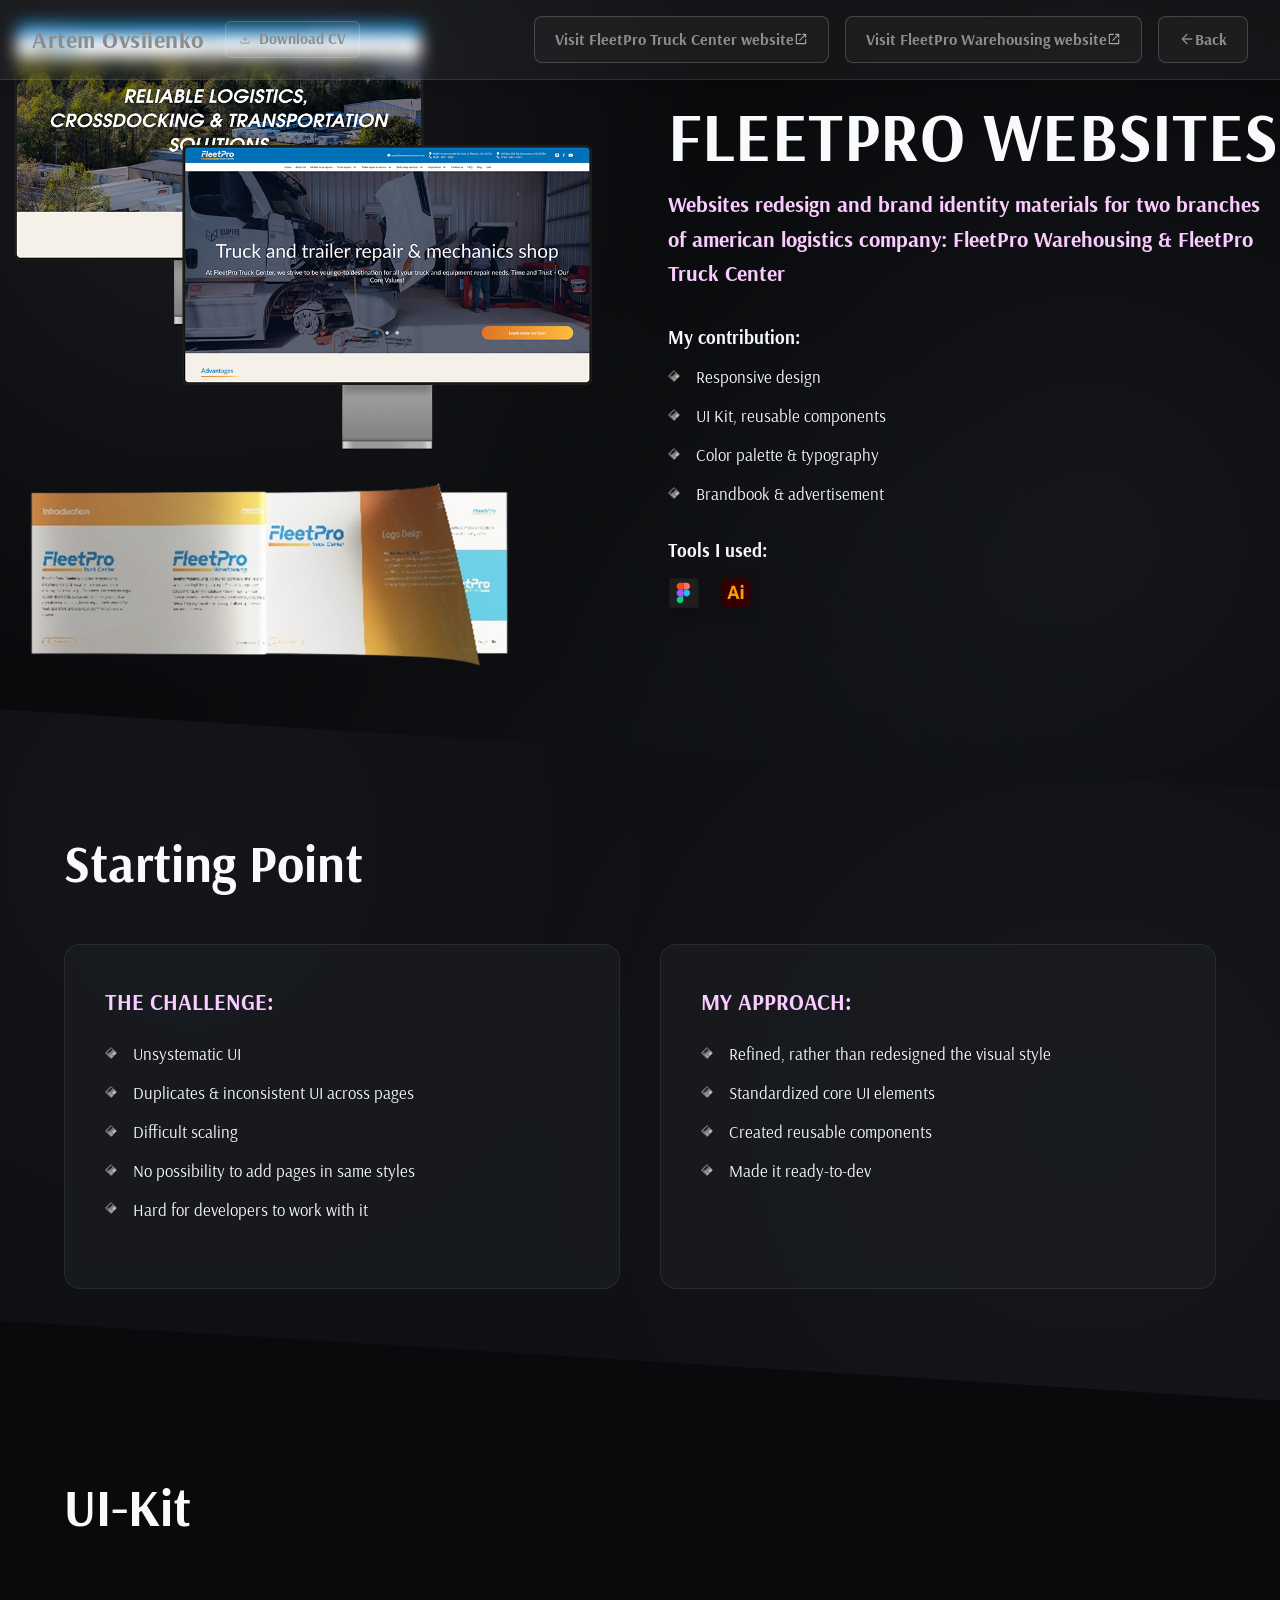
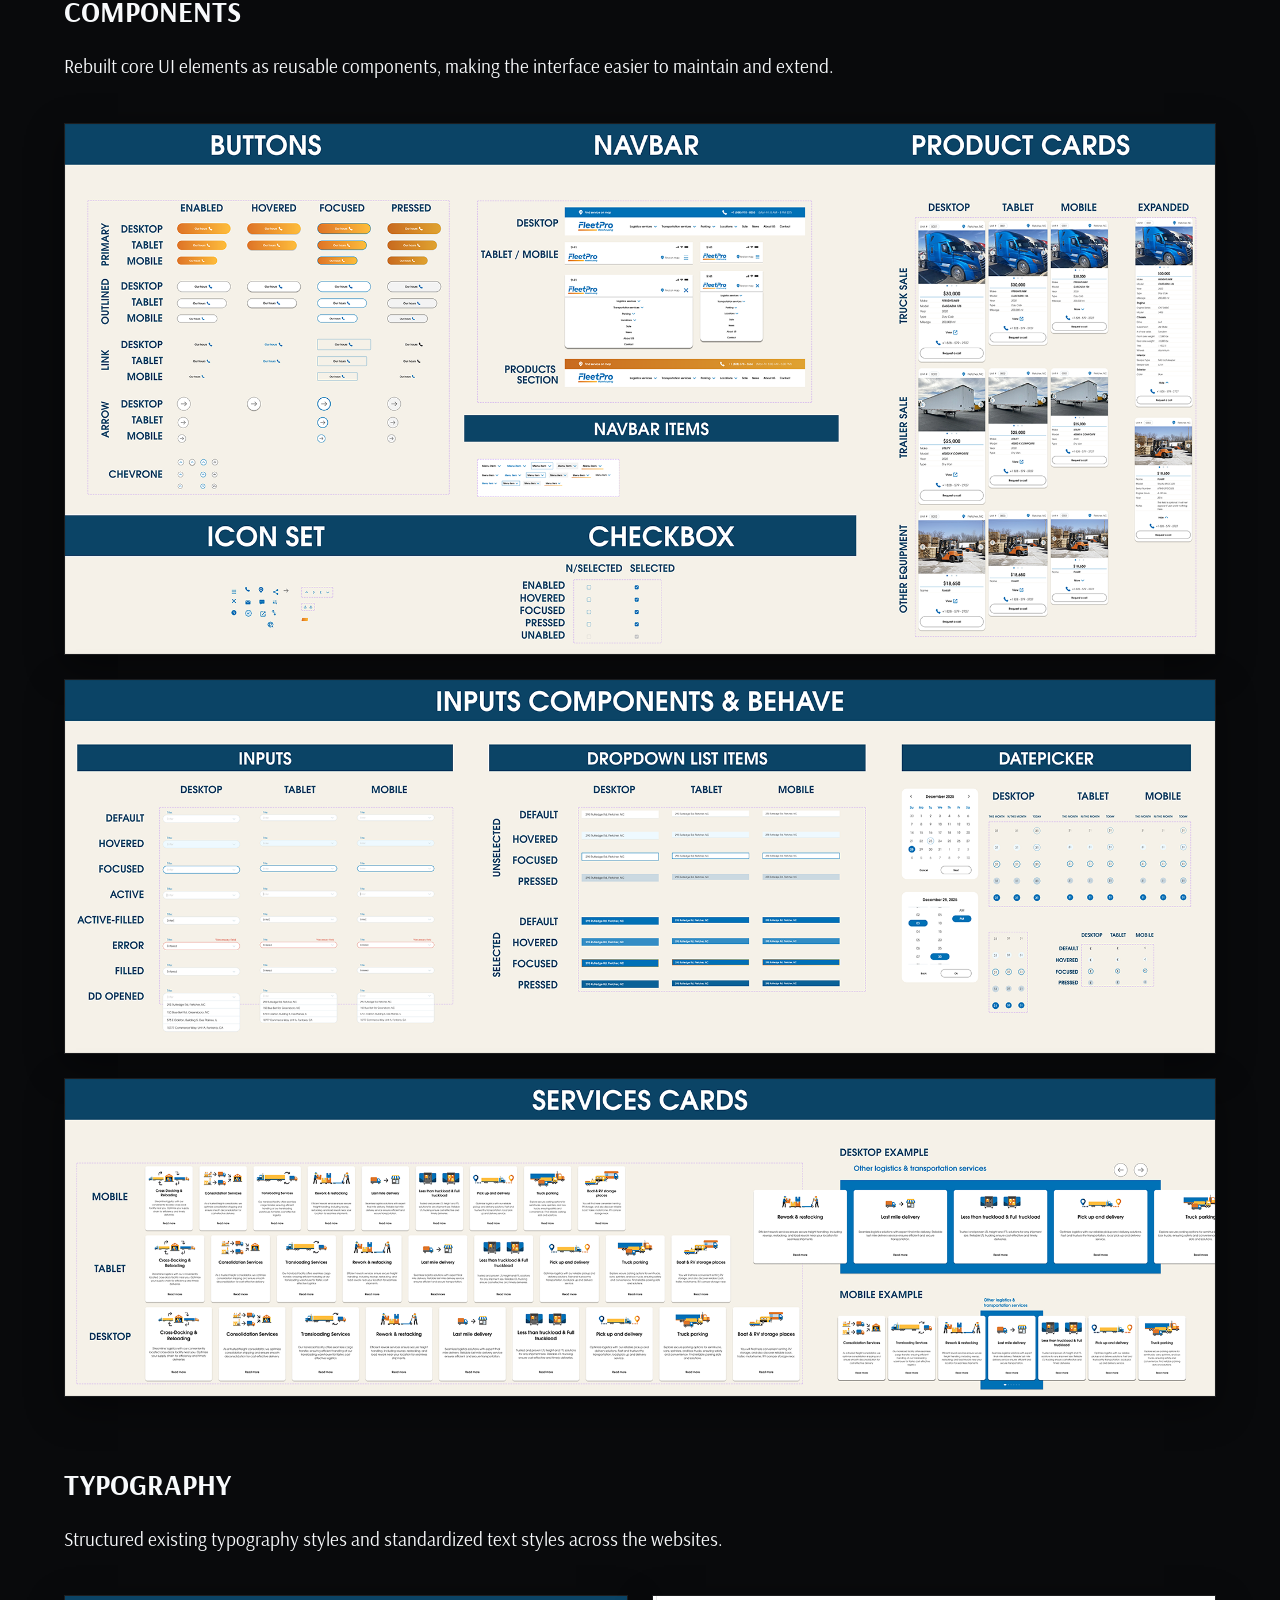
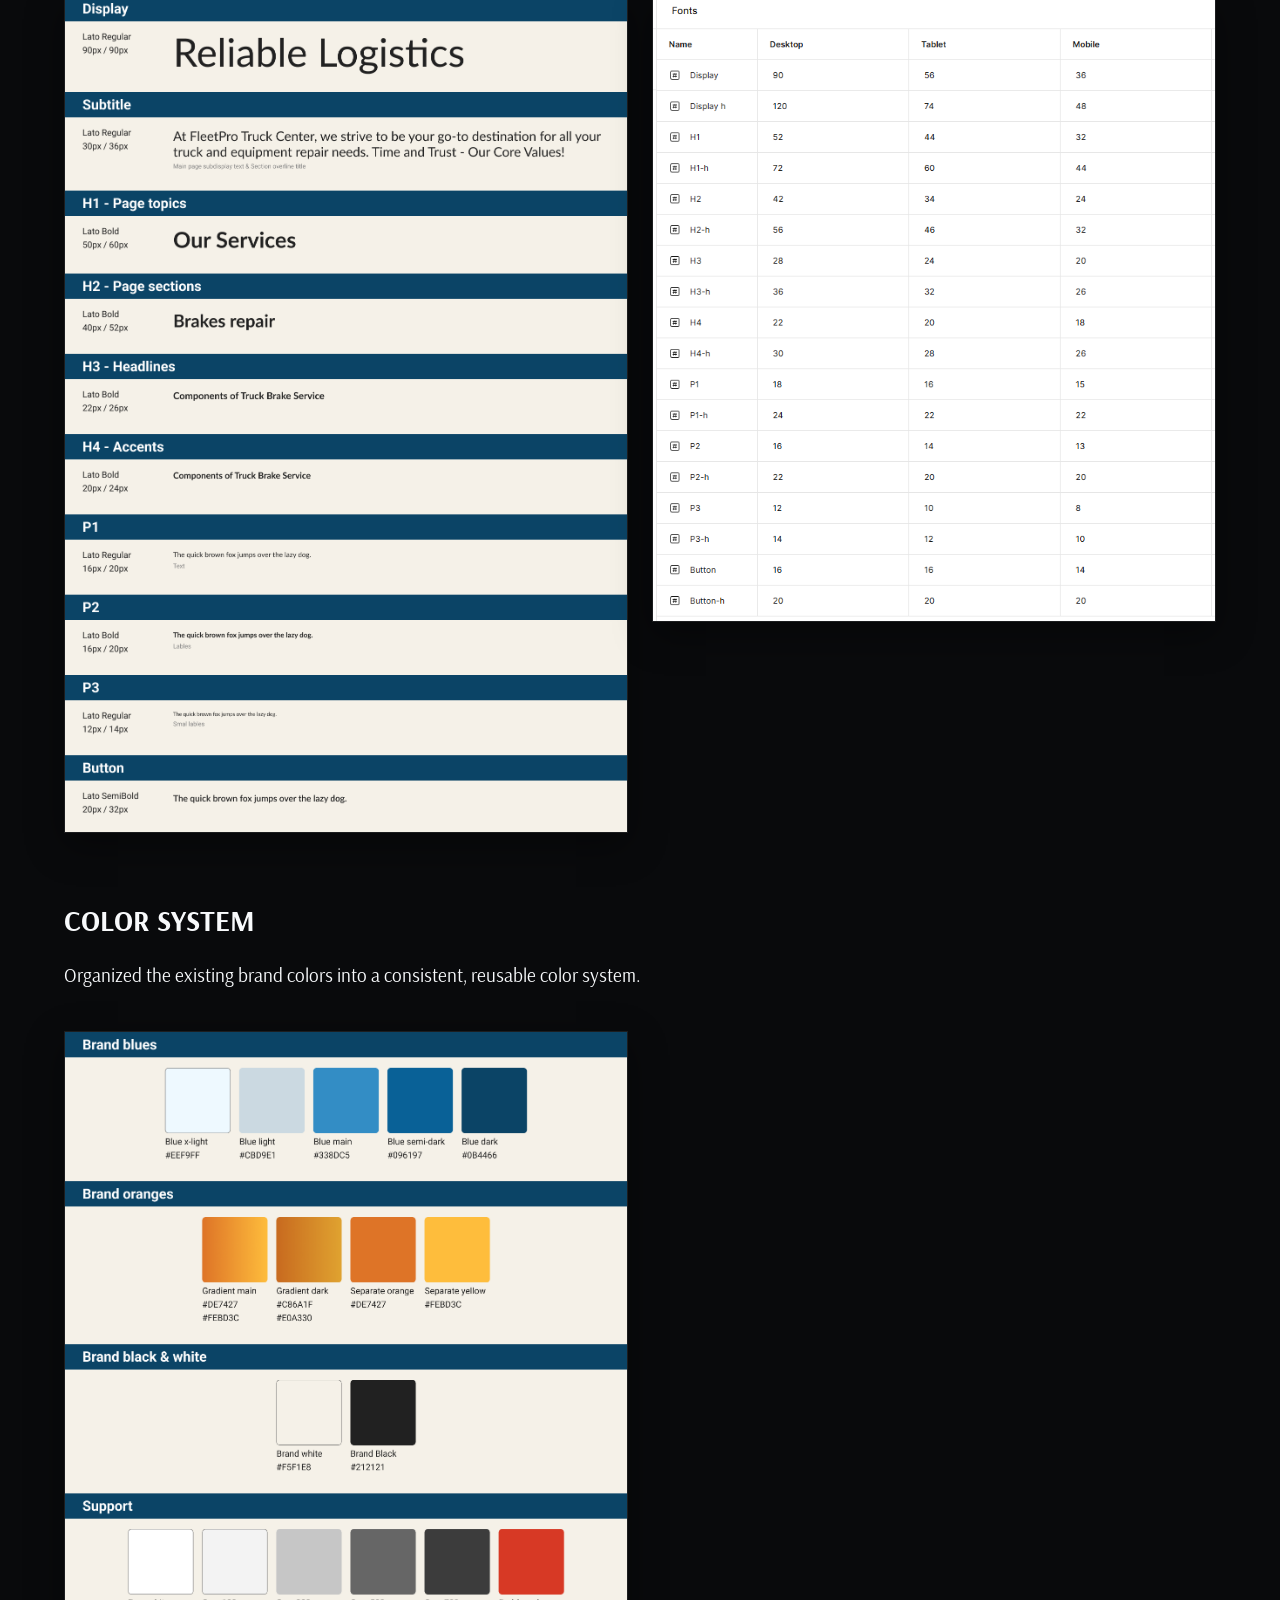
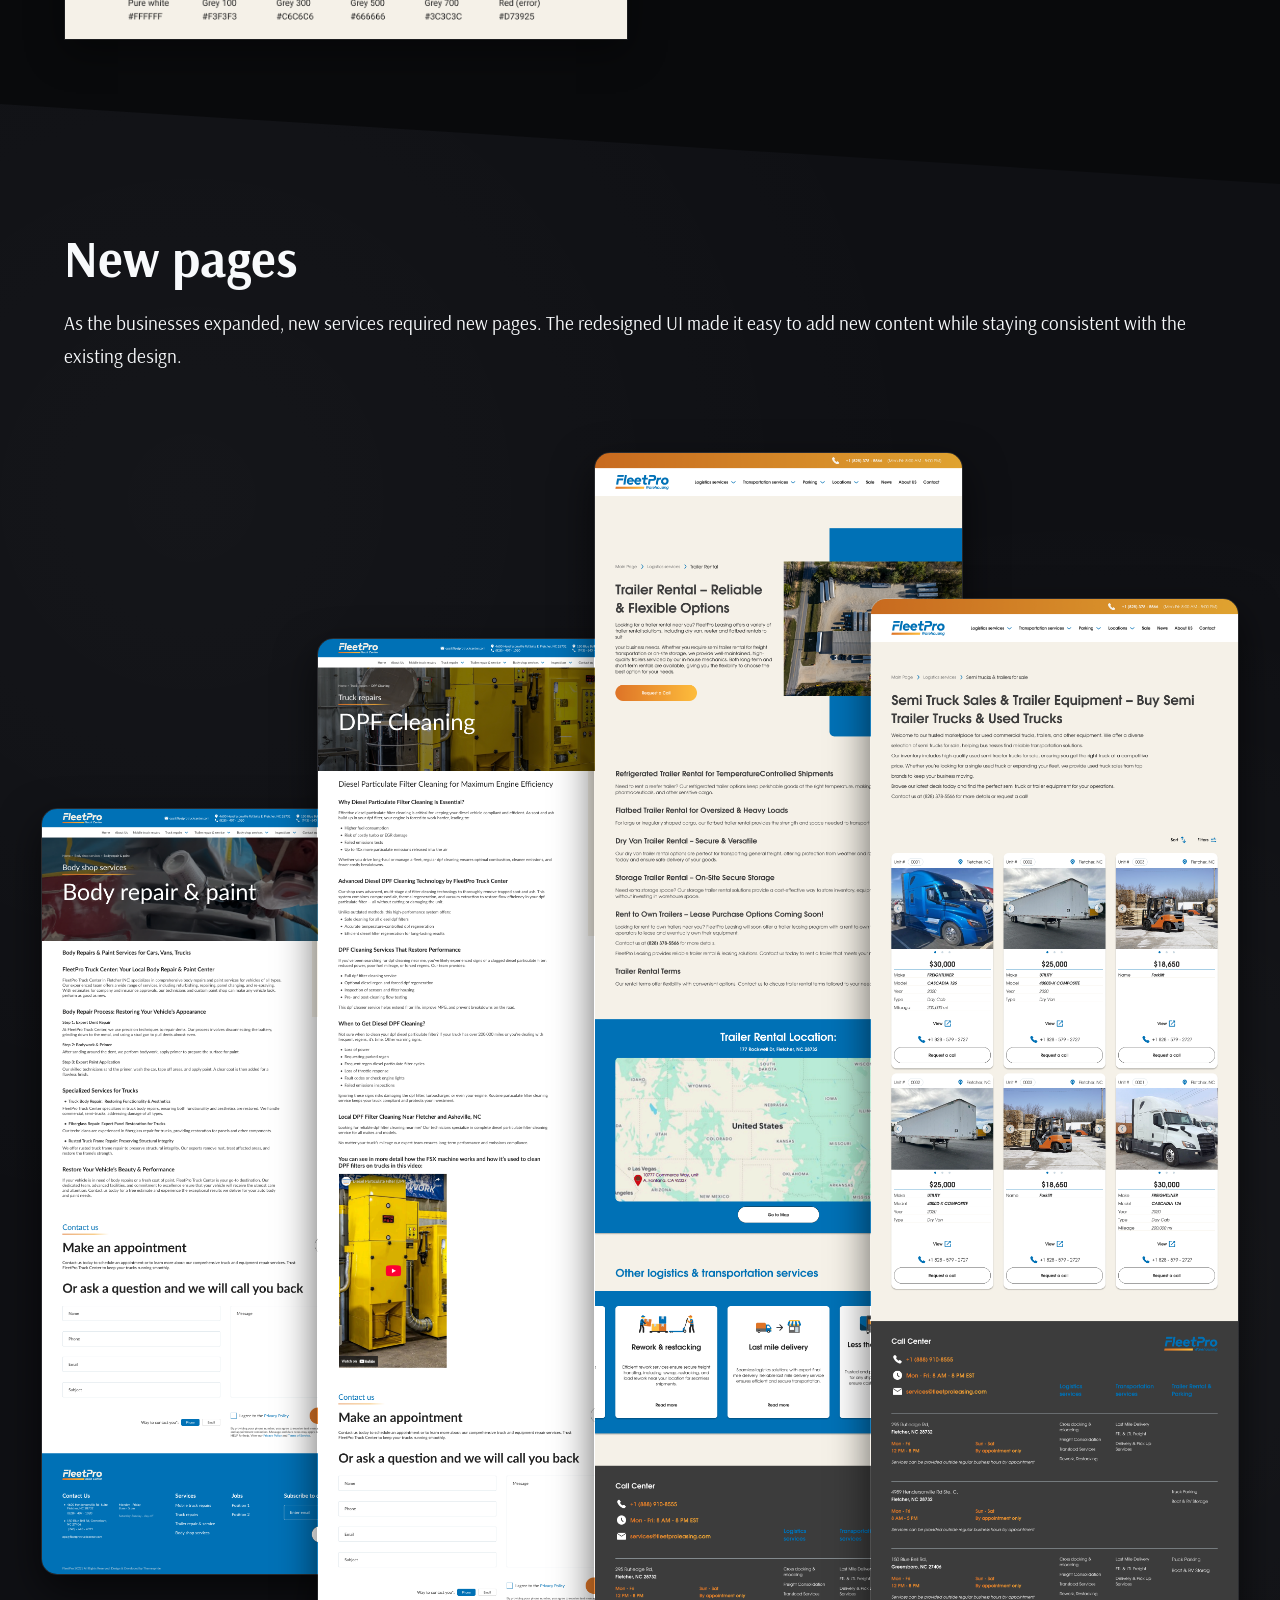
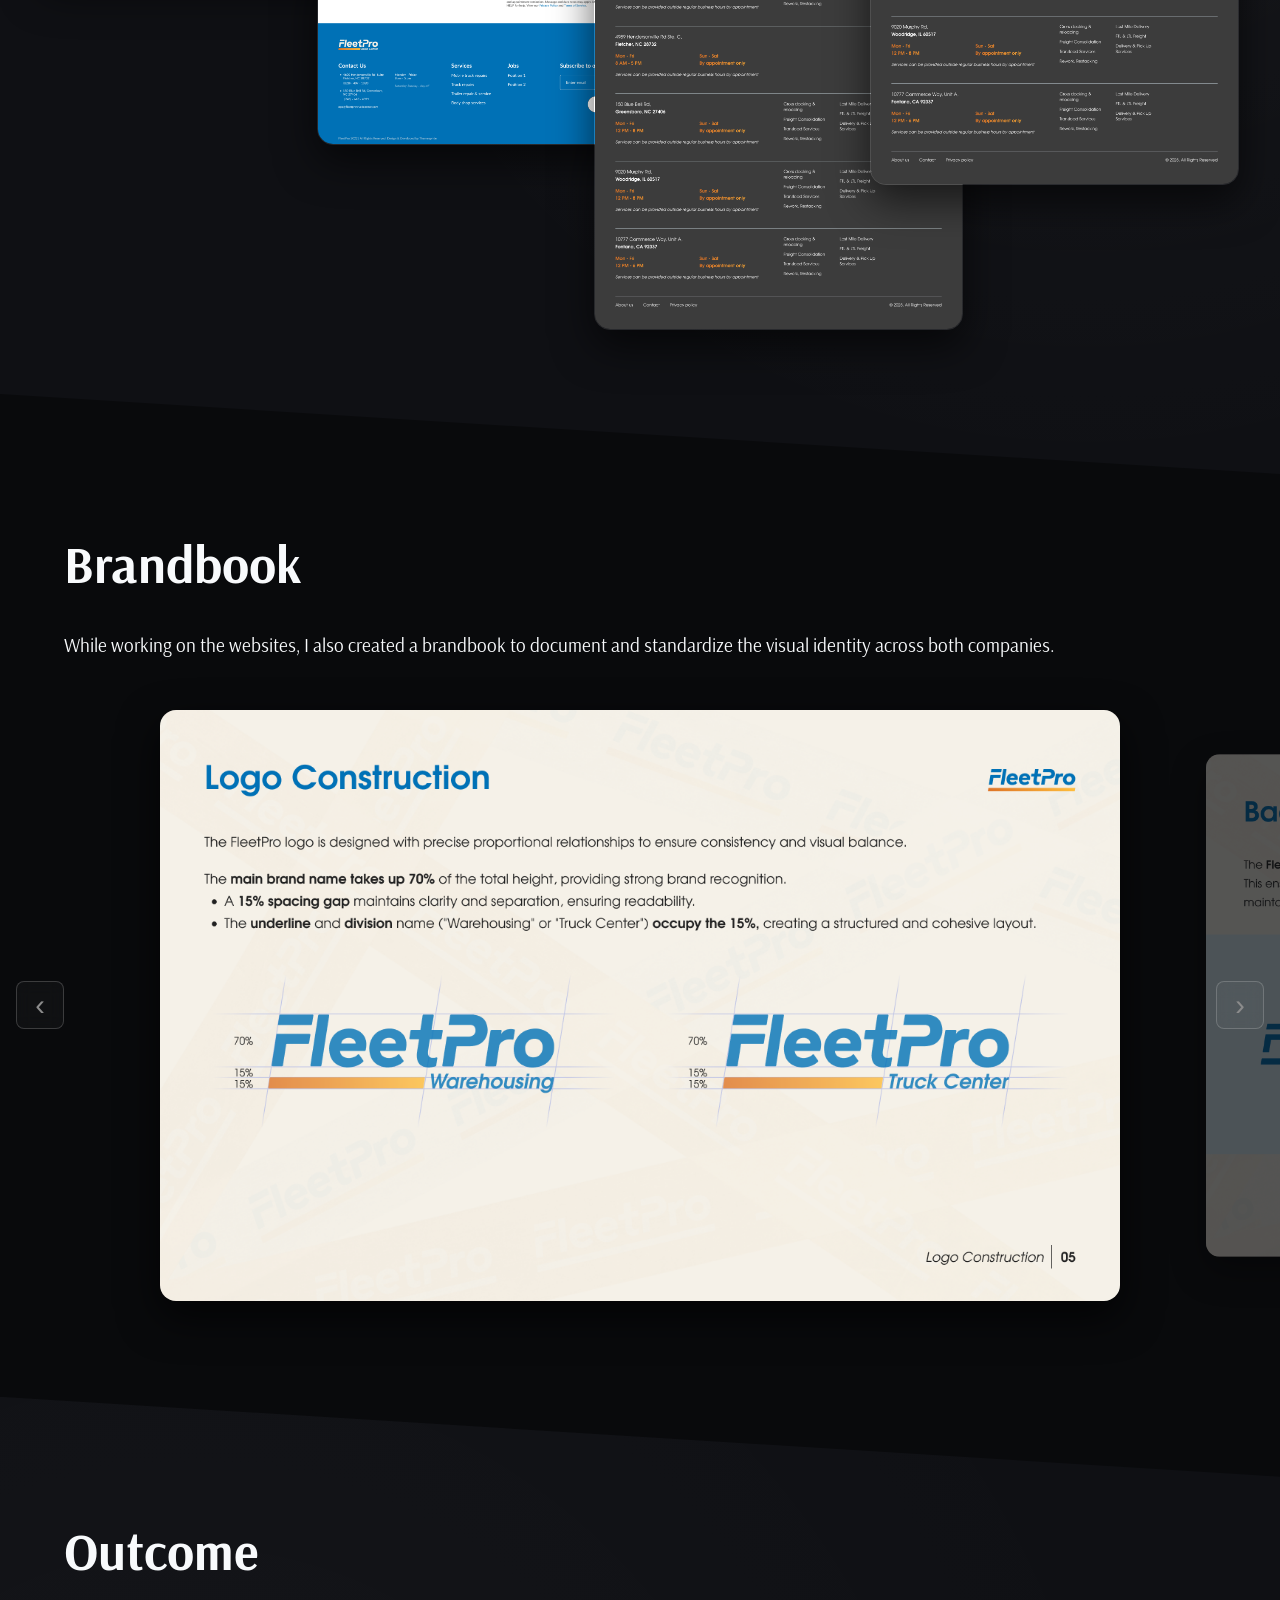
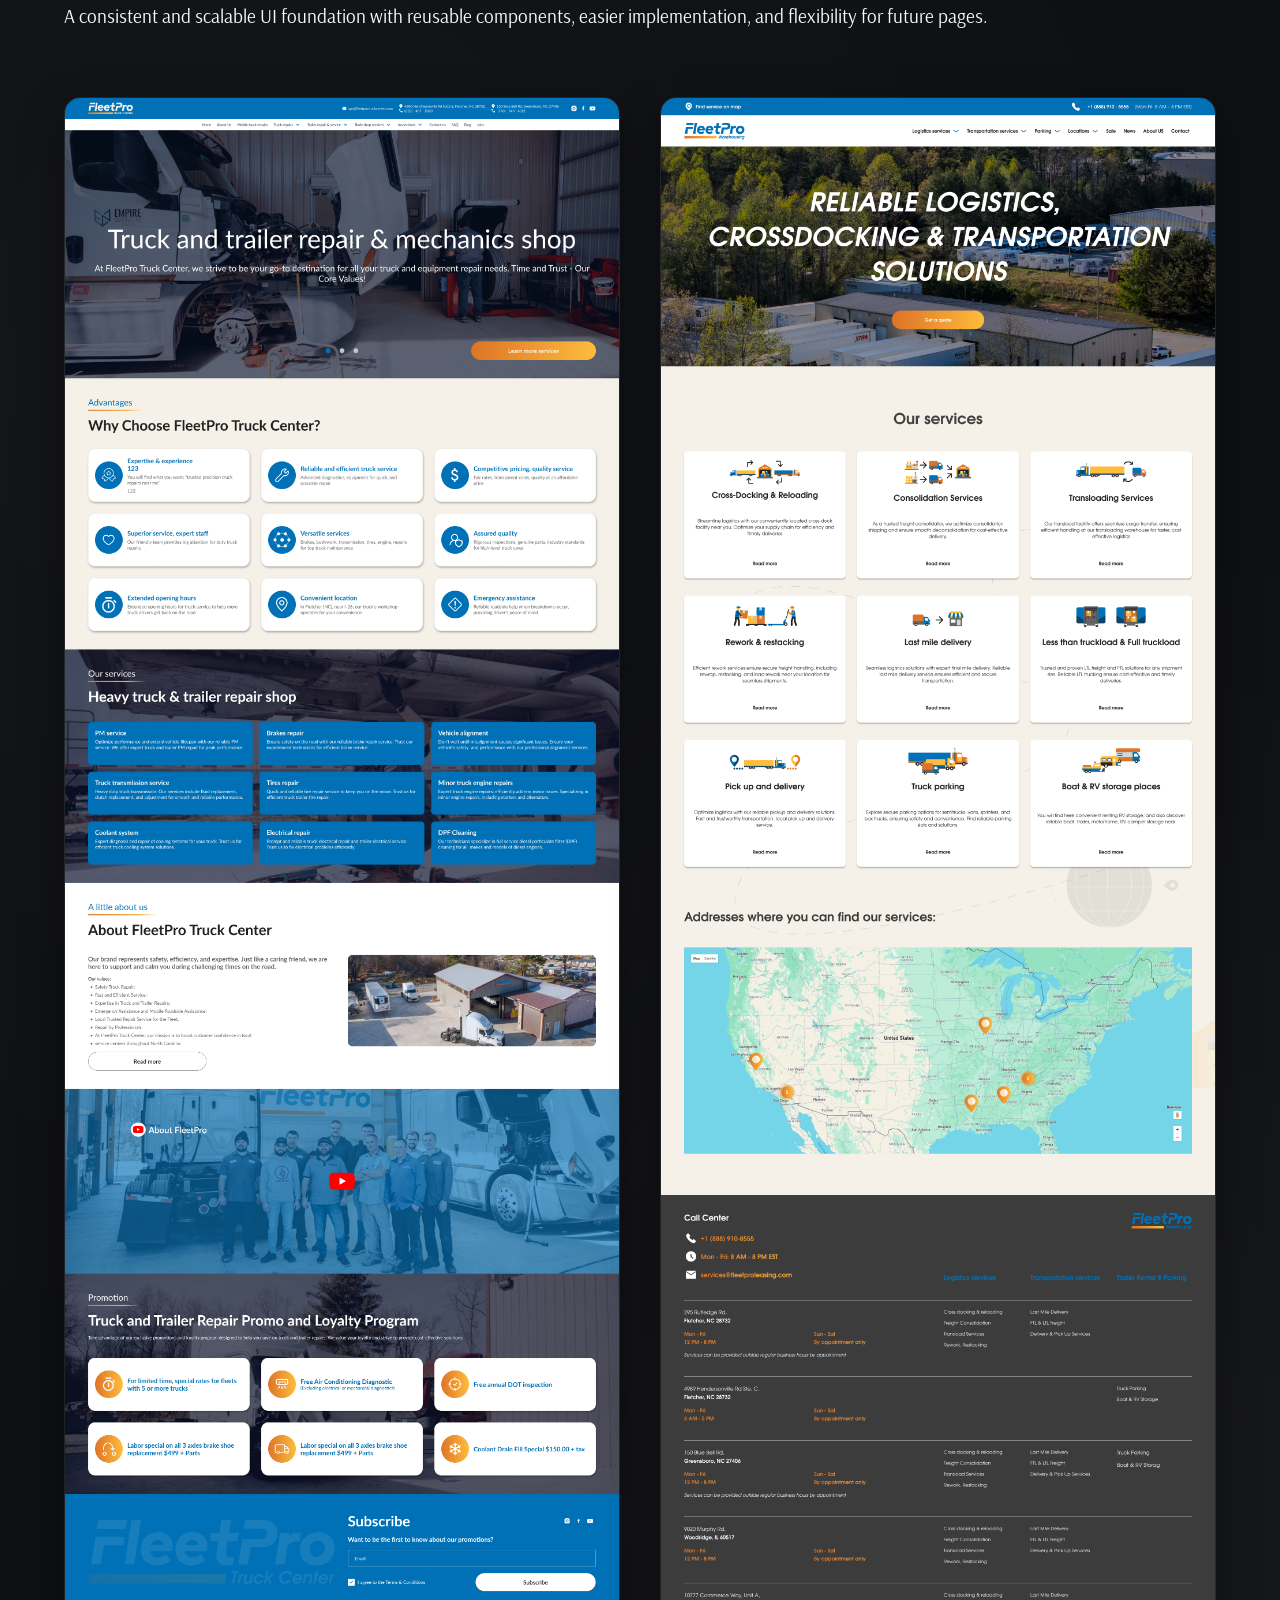
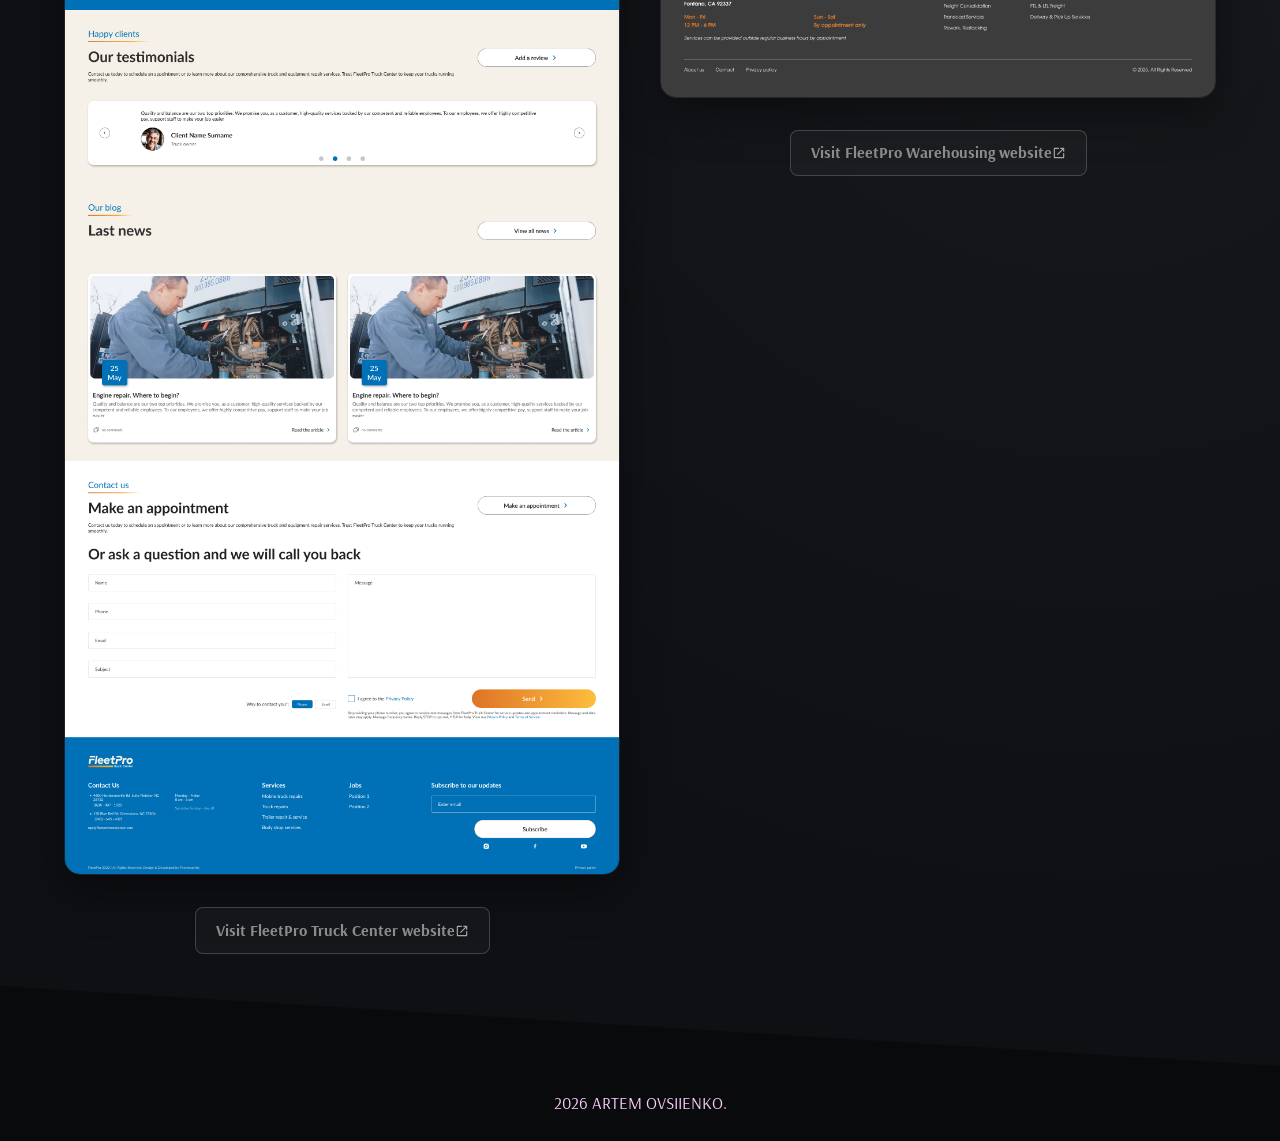
==== commit d8995b22: "Update fleetpro.html" ====
--- a/fleetpro.html
+++ b/fleetpro.html
@@ -11,7 +11,7 @@
   
   <link rel="stylesheet" href="style.css" />
 </head>
-<body>
+<body class="fleetpro-page">
 
   <!-- Case Study Navigation Bar -->
   <header class="navbar">
@@ -54,9 +54,9 @@
     </a>
   </div>
 
-  <!-- 1. Hero Section -->
-  <main class="case-detail-container">
-    <section class="case-hero-grid">
+  <!-- 1. Hero Section with Custom Background -->
+  <section class="case-hero-wrapper case-hero-fleetpro">
+    <div class="case-hero-grid">
       <div class="case-hero-img-wrapper">
         <img src="Media/fleetpro/fleetpro_hero.png" alt="FleetPro Websites Hero Showcase" class="case-hero-img" />
       </div>
@@ -83,8 +83,8 @@
           </div>
         </div>
       </div>
-    </section>
-  </main>
+    </div>
+  </section>
 
   <!-- 2. Starting Point Section -->
   <section class="section-elevated-wrapper">
--- a/style.css
+++ b/style.css
@@ -23,6 +23,19 @@
 html {
   scroll-behavior: smooth;
 }
+
+/* Base interactive cleanups */
+a, button, .card, .tool-card-item {
+  -webkit-tap-highlight-color: transparent;
+}
+
+/* Anchor Scroll Padding Offset */
+#about-me,
+#work,
+#contacts {
+  scroll-margin-top: 100px;
+}
+
 body {
   background-color: var(--bg-dark);
   background-image: 
@@ -137,7 +150,7 @@
   z-index: 1000;
   box-shadow: 0 2px 12px rgba(0, 0, 0, 0.12);
   transition: var(--transition);
-  background: rgba(220, 220, 220, 0.15) !important;
+  background: rgba(220, 220, 220, 0.05) !important;
   border-bottom: 1px solid rgba(255, 255, 255, 0.1);
 }
 .navbar .logo,
@@ -151,9 +164,6 @@
 .navbar .logo:hover,
 .navbar .header-cv-btn:hover {
   color: #C0A5C2 !important;
-}
-.index-page .navbar-home {
-  background: rgba(220, 220, 220, 0.15) !important;
 }
 .logo-wrapper {
   display: flex;
@@ -302,8 +312,13 @@
 }
 .ui-float {
   position: absolute;
-  will-change: transform;
+  will-change: transform, opacity;
   transform-style: preserve-3d;
+  opacity: 0.2;
+  transition: opacity 1.8s cubic-bezier(0.16, 1, 0.3, 1);
+}
+.ui-float.tagline-active {
+  opacity: 0.7;
 }
 .ui-m { display: none; }
 .ui-1 { width: clamp(160px, 15vw, 246px); top: 11%; left: 8%; transform-origin: center; }
@@ -355,6 +370,61 @@
   color: #420647 !important;
   margin-bottom: 0;
   text-transform: uppercase;
+}
+
+/* === HERO 3D TAGLINE BADGE === */
+.hero-tagline-3d {
+  position: relative;
+  display: inline-flex;
+  align-items: center;
+  margin-top: 1.5rem;
+  padding: 0.65rem 1.25rem;
+  background: rgba(255, 255, 255, 0.55);
+  backdrop-filter: blur(16px);
+  -webkit-backdrop-filter: blur(16px);
+  border: 1px solid rgba(255, 255, 255, 0.85);
+  border-radius: 12px;
+  color: #191919;
+  font-size: 1.15rem;
+  font-weight: 400;
+  line-height: 1.35;
+  letter-spacing: 0.2px;
+  box-shadow: 
+    0 12px 30px -8px rgba(0, 0, 0, 0.12),
+    0 4px 0 0 rgba(0, 0, 0, 0.05),
+    inset 0 1px 2px rgba(255, 255, 255, 0.9);
+  transform: translateZ(15px);
+  transition: transform 0.8s cubic-bezier(0.16, 1, 0.3, 1), box-shadow 0.8s cubic-bezier(0.16, 1, 0.3, 1), background 0.8s ease;
+  will-change: transform;
+  cursor: pointer;
+}
+
+.hero-tagline-3d::before {
+  content: "";
+  position: absolute;
+  bottom: 100%;
+  left: 18px;
+  border-width: 0 10px 12px 10px;
+  border-style: solid;
+  border-color: transparent transparent #ffffff transparent;
+  transition: border-color 0.8s ease;
+}
+
+.hero-tagline-3d:hover {
+  transform: translateZ(25px) translateY(-3px);
+  background: rgba(255, 255, 255, 0.75);
+  box-shadow: 
+    0 18px 36px -8px rgba(0, 0, 0, 0.16),
+    0 6px 0 0 rgba(0, 0, 0, 0.08),
+    inset 0 1px 2px rgba(255, 255, 255, 1);
+}
+
+.hero-tagline-3d:hover::before {
+  border-color: transparent transparent #ffffff transparent;
+}
+
+.tagline-diamond {
+  display: none !important;
 }
 
 .bg2-shadow-caster {
@@ -398,6 +468,7 @@
   text-decoration: none !important;
   color: inherit;
   cursor: pointer;
+  position: relative;
 }
 .cards-grid {
   display: grid;
@@ -488,6 +559,19 @@
   max-height: 100%;
   transform: scale(0.8);
 }
+
+.desktop-link-overlay {
+  position: absolute;
+  top: 0; left: 0; right: 0; bottom: 0;
+  z-index: 10;
+}
+
+.card-mobile-header,
+.btn-learn-more {
+  display: none;
+}
+
+/* === CARD GLASS HOLDER & FIREFLY INTERACTIVE GLOW === */
 .card-glass-holder {
   position: relative;
   z-index: 2;
@@ -504,34 +588,69 @@
   flex-grow: 1;
   transition: var(--transition);
   box-shadow: 0 8px 32px 0 rgba(0, 0, 0, 0.37);
-}
+  overflow: hidden;
+}
+
+/* Mouse-following "Firefly" gradient glow */
+.card-glass-holder::before {
+  content: "";
+  position: absolute;
+  top: 0;
+  left: 0;
+  right: 0;
+  bottom: 0;
+  border-radius: inherit;
+  background: radial-gradient(
+    380px circle at var(--vp-x, 50%) var(--vp-y, 50%),
+    rgba(251, 204, 255, 0.10) 0%,
+    rgba(226, 165, 235, 0.04) 35%,
+    rgba(251, 204, 255, 0) 70%
+  );
+  opacity: 0;
+  pointer-events: none;
+  transition: opacity 0.5s ease;
+  z-index: 1;
+}
+
+.card:hover .card-glass-holder::before {
+  opacity: 1;
+}
+
 .card-stacked .card-glass-holder {
-  margin: 0.75rem 1.25rem 1.25rem;
-}
+  margin: 0.1rem 1.25rem 1.25rem;
+}
+
+.card-glass-holder > * {
+  position: relative;
+  z-index: 2;
+}
+
 .card-glass-header {
   display: flex;
   justify-content: space-between;
   align-items: center;
-  margin-bottom: 0.75rem;
-}
+  margin-bottom: 0.75rem; 
+}
+
+/* === CARD TAGS / CHIPS === */
 .tag-group {
   display: flex;
   align-items: center;
   flex-wrap: wrap;
-  gap: 0.4rem;
-  margin-bottom: 1rem;
+  gap: 0.5rem;
+  margin-bottom: 1.25rem;
 }
 .card-tag {
-  font-size: 0.85rem;
-  font-weight: 700;
-  color: var(--accent-rose);
-  text-transform: lowercase;
-}
-.tag-diamond {
-  width: 10px;
-  height: 10px;
-  opacity: 0.8;
-  display: inline-block;
+  font-size: 0.8rem;
+  font-weight: 400;
+  color: #FBCCFF;
+  background-color: #27082A;
+  border: 1px solid #420647;
+  text-transform: uppercase;
+  padding: 0.35rem 0.65rem;
+  border-radius: 8px;
+  letter-spacing: 0.5px;
+  line-height: 1.2;
 }
 .card-year {
   font-size: 1.15rem;
@@ -543,6 +662,7 @@
   font-size: 1.05rem;
   margin-bottom: 0;
 }
+
 .card:hover {
   box-shadow: 0 16px 40px rgba(0, 0, 0, 0.6);
 }
@@ -573,8 +693,8 @@
 .tools-column {
   display: flex;
   flex-direction: column;
-  align-items: center;
-  text-align: center;
+  align-items: flex-start;
+  text-align: left;
   padding: 0 0.5rem;
   position: relative;
   z-index: 1;
@@ -583,17 +703,18 @@
   z-index: 20;
 }
 .tools-column-title {
-  font-size: 1.65rem;
+  font-size: 1.35rem;
   font-weight: 700;
-  color: #ffffff;
+  color: var(--accent-rose);
   letter-spacing: 0.5px;
   margin-bottom: 2.5rem;
-  text-align: center;
+  text-align: left;
+  text-transform: none;
 }
 
 .tools-icon-single {
   display: flex;
-  justify-content: center;
+  justify-content: flex-start;
   align-items: center;
   width: 100%;
 }
@@ -602,7 +723,7 @@
   display: grid;
   grid-template-columns: repeat(2, auto);
   gap: 2.25rem 2.25rem;
-  justify-content: center;
+  justify-content: flex-start;
   align-items: center;
   width: 100%;
 }
@@ -619,6 +740,9 @@
   cursor: pointer;
   perspective: 1000px;
   z-index: 1;
+  -webkit-user-select: none;
+  user-select: none;
+  outline: none;
 }
 .tool-card-item:hover {
   z-index: 100;
@@ -633,7 +757,11 @@
   transition: filter 0.5s ease;
 }
 
-/* === Liquid Glass Tooltip Base === */
+.tool-chevron {
+  display: none;
+}
+
+/* === Liquid Glass Tooltip Base (Desktop) === */
 .tool-tooltip {
   position: absolute;
   top: 50%;
@@ -1143,6 +1271,8 @@
   transform: translateY(-4px);
   border-color: rgba(255, 255, 255, 0.2);
 }
+
+/* === BRANDBOOK CAROUSEL STYLING === */
 .diagram-carousel-section {
   width: 100%;
   padding: 3rem 0 6rem;
@@ -1174,13 +1304,13 @@
 .carousel-track {
   display: flex;
   align-items: center;
-  gap: 1.75rem;
+  gap: 0.85rem;
   transition: transform 0.5s cubic-bezier(0.16, 1, 0.3, 1);
   will-change: transform;
 }
 .carousel-slide {
-  flex: 0 0 820px;
-  max-width: 68vw;
+  flex: 0 0 960px;
+  max-width: 78vw;
   position: relative;
   border-radius: var(--radius);
   overflow: hidden;
@@ -1248,11 +1378,24 @@
   background: rgba(255, 255, 255, 0.08);
   transform: translateY(-50%) scale(1.05);
 }
-.prev-btn { left: 2.5rem; }
-.next-btn { right: 2.5rem; }
+.prev-btn { left: 1rem; }
+.next-btn { right: 1rem; }
+
+/* === STANDALONE FOOTER SECTION === */
+.footer-section-wrapper {
+  width: 100vw;
+  position: relative;
+  left: 50%;
+  right: 50%;
+  margin-left: -50vw;
+  margin-right: -50vw;
+  background-color: var(--bg-elevated);
+  border-top: 1px solid rgba(255, 255, 255, 0.08);
+  padding: 1.5rem 0;
+}
 footer {
   text-align: center;
-  padding: 2.5rem 2rem;
+  padding: 1.5rem 2rem;
   border-top: none;
   font-size: 0.95rem;
   background-color: transparent;
@@ -1261,6 +1404,7 @@
   color: var(--accent-rose);
   margin-bottom: 0;
 }
+
 @media (max-height: 800px) {
   .section-hero { padding-top: 3.5rem; }
   .index-page .hero-title { font-size: clamp(2.4rem, 8vh, 5.5rem) !important; }
@@ -1277,7 +1421,7 @@
   .hero-title { font-size: 6rem; }
   .hero-lead { font-size: 3.5rem !important; }
   .case-title { font-size: 3.5rem; }
-  .carousel-slide { flex: 0 0 calc(75vw - 2rem); max-width: 75vw; }
+  .carousel-slide { flex: 0 0 calc(85vw - 1rem); max-width: 85vw; }
 }
 @media (min-width: 769px) and (max-width: 992px) {
   .ui-1 { width: clamp(160px, 15vw, 246px); top: 30%; left: 10%; transform-origin: center; }
@@ -1288,13 +1432,13 @@
   .ui-7 { display: none !important; }
   .ui-8 { width: clamp(180px, 20vw, 307px); bottom: 10%; left: 3%; transform-origin: center; }
 }
+
 @media (max-width: 992px) {
   h2 { font-size: 2.5rem; }
   .card-full { grid-template-columns: 1fr; }
   .cards-grid-two, .contact-grid-two, .case-hero-grid, .comparison-split-wrapper, .outcome-columns-wrapper, .tools-columns-grid { grid-template-columns: 1fr; }
   .new-pages-overlap-container { flex-wrap: wrap; gap: 1.5rem; }
   .new-page-card { flex: 0 0 45%; margin-right: 0; }
-  .card-glass-holder { margin: 1rem; }
   .section, .section-hero, .section-no-frame, .contact-section-clean { padding: 0 1.25rem 2.5rem; }
   .case-detail-container { padding-top: 7rem; gap: 3.5rem; }
   .header-cv-btn { display: none !important; }
@@ -1325,6 +1469,13 @@
   .hero-text, .hero-header-desktop { display: none; }
   .hero-title { font-size: 2.75rem; margin-bottom: 0.5rem; }
   .hero-lead { font-size: 2.25rem !important; margin-bottom: 0; }
+  
+  .hero-tagline-3d {
+    font-size: 0.95rem;
+    padding: 0.5rem 0.9rem;
+    margin-top: 0.85rem;
+  }
+
   .bg2-shadow-caster { margin-top: -80px; }
   .main-scrolling-content { clip-path: polygon(0 0, 100% 80px, 100% 100%, 0 100%); padding-top: 5rem; }
   .case-gallery-container { padding-top: 5rem; }
@@ -1350,14 +1501,14 @@
   .cards-grid, .cards-grid-two, .contact-grid-two { gap: 1.5rem; }
   .custom-list li { text-align: left; }
   .card-stacked { min-height: auto; }
-  .card-visual-top { height: 260px; }
+
   .case-nav-right { flex-direction: row; align-items: center; gap: 0.5rem; }
   .contact-list { flex-direction: column; align-items: flex-start; justify-content: flex-start; width: 100%; gap: 1.25rem; }
   .contact-item { justify-content: flex-start; width: 100%; font-size: 1.1rem; }
   .contact-icon { width: 22px; height: 22px; }
   .uikit-grid-two { grid-template-columns: 1fr; }
 
-  /* === MOBILE TOOLS I USE OVERRIDES === */
+  /* Mobile Interactive Tools Accordion Overrides */
   .tools-columns-grid {
     grid-template-columns: 1fr;
     gap: 2.5rem;
@@ -1377,7 +1528,7 @@
     display: flex;
     flex-direction: column;
     align-items: flex-start;
-    gap: 1.5rem;
+    gap: 1.25rem;
     width: 100%;
   }
   .tools-icon-grid-triangle .tool-item-bottom {
@@ -1393,6 +1544,7 @@
     gap: 1rem;
     width: 100%;
     position: relative;
+    cursor: pointer;
   }
 
   .tool-card-icon {
@@ -1401,79 +1553,192 @@
     flex-shrink: 0;
   }
 
-  /* Tooltip in Mobile Document Flow (Pushing items down) */
+  .tool-chevron {
+    display: block;
+    width: 18px;
+    height: 18px;
+    stroke: #FBCCFF;
+    transition: transform 0.35s cubic-bezier(0.16, 1, 0.3, 1);
+    flex-shrink: 0;
+  }
+
   .tool-tooltip,
   .tooltip-right,
   .tooltip-left {
-    position: relative;
-    top: auto;
-    bottom: auto;
-    left: auto;
-    right: auto;
+    position: relative !important;
+    top: auto !important;
+    bottom: auto !important;
+    left: auto !important;
+    right: auto !important;
     transform: none !important;
     flex: 1;
     min-width: 0;
     max-width: 100%;
     
+    max-height: none !important;
+    opacity: 1 !important;
+    visibility: visible !important;
+    padding: 0 1.1rem !important;
+    background: rgba(255, 255, 255, 0.04) !important;
+    border: 1px solid rgba(255, 255, 255, 0.15) !important;
+    border-radius: 12px !important;
+    overflow: hidden !important;
+    clip-path: none !important;
+    transition: border-color 0.35s ease, background-color 0.35s ease !important;
+    box-sizing: border-box;
+  }
+
+  .tooltip-right::before,
+  .tooltip-left::before {
+    display: none !important;
+  }
+
+  .tooltip-title {
+    display: flex !important;
+    align-items: center !important;
+    justify-content: space-between !important;
+    height: 64px !important;
+    margin: 0 !important;
+    padding: 0 !important;
+    font-size: 1.1rem;
+    font-weight: 700;
+    color: #ffffff;
+    border-bottom: 1px solid transparent !important;
+    transition: border-color 0.35s ease !important;
+    opacity: 1 !important;
+    transform: none !important;
+  }
+
+  .tooltip-list {
     max-height: 0;
     opacity: 0;
-    visibility: hidden;
-    padding: 0 1rem;
-    border-width: 0;
     overflow: hidden;
-    
-    clip-path: inset(0 100% 0 0);
-    transition: 
-      max-height 0.6s cubic-bezier(0.16, 1, 0.3, 1),
-      opacity 0.4s ease,
-      visibility 0.4s ease,
-      padding 0.6s cubic-bezier(0.16, 1, 0.3, 1),
-      border-width 0.4s ease,
-      clip-path 0.6s cubic-bezier(0.16, 1, 0.3, 1);
-  }
-
-  .tooltip-right::before,
-  .tooltip-left::before {
-    top: 20px;
-    left: -14px;
-    right: auto;
-    transform: none;
-    border-width: 7px;
-    border-style: solid;
-    border-color: transparent rgba(255, 255, 255, 0.15) transparent transparent;
-    opacity: 0;
-    transition: opacity 0.4s ease;
-  }
-
-  /* Scroll Triggered & Hover Active State */
-  .tool-card-item.mobile-active .tool-tooltip,
-  .tool-card-item:hover .tool-tooltip {
-    max-height: 280px;
+    margin: 0 !important;
+    padding: 0 !important;
+    transition: max-height 0.4s cubic-bezier(0.16, 1, 0.3, 1), opacity 0.3s ease, padding 0.35s ease !important;
+  }
+
+  .tooltip-list li {
+    opacity: 1 !important;
+    transform: none !important;
+    transition: none !important;
+  }
+
+  .tool-card-item.expanded .tool-chevron {
+    transform: rotate(180deg);
+  }
+
+  .tool-card-item.expanded .tooltip-title {
+    border-bottom-color: rgba(255, 255, 255, 0.12) !important;
+  }
+
+  .tool-card-item.expanded .tooltip-list {
+    max-height: 220px;
     opacity: 1;
-    visibility: visible;
-    padding: 0.85rem 1.1rem;
-    border-width: 1px;
-    clip-path: inset(0 0 0 0);
-  }
-
-  .tool-card-item.mobile-active .tooltip-right::before,
-  .tool-card-item.mobile-active .tooltip-left::before,
-  .tool-card-item:hover .tooltip-right::before,
-  .tool-card-item:hover .tooltip-left::before {
-    opacity: 1;
-  }
-
-  .tool-card-item.mobile-active .tooltip-title,
-  .tool-card-item.mobile-active .tooltip-list li {
-    opacity: 1;
-    transform: translateY(0);
-  }
-  .tool-card-item.mobile-active .tooltip-title { transition-delay: 0.18s; }
-  .tool-card-item.mobile-active .tooltip-list li:nth-child(1) { transition-delay: 0.25s; }
-  .tool-card-item.mobile-active .tooltip-list li:nth-child(2) { transition-delay: 0.31s; }
-  .tool-card-item.mobile-active .tooltip-list li:nth-child(3) { transition-delay: 0.37s; }
-  .tool-card-item.mobile-active .tooltip-list li:nth-child(4) { transition-delay: 0.43s; }
-  .tool-card-item.mobile-active .tooltip-list li:nth-child(5) { transition-delay: 0.49s; }
+    padding-top: 0.6rem !important;
+    padding-bottom: 0.85rem !important;
+  }
+
+  .tool-card-item.expanded .tool-tooltip {
+    background: rgba(255, 255, 255, 0.08) !important;
+    border-color: rgba(255, 255, 255, 0.25) !important;
+  }
+
+  /* === NEW MOBILE CASE CARDS LOGIC === */
+  .desktop-link-overlay,
+  .card-desktop-header {
+    display: none !important;
+  }
+
+  .card-mobile-header {
+    display: flex;
+    flex-direction: column;
+    padding: 1.25rem 1.25rem 0;
+    position: relative;
+    z-index: 2;
+    gap: 0.5rem;
+  }
+
+  .card-mobile-title-row {
+    display: flex;
+    align-items: baseline;
+    justify-content: space-between;
+    gap: 0.75rem;
+    width: 100%;
+  }
+
+  .card-mobile-header h3 {
+    font-size: 2rem;
+    font-weight: 700;
+    text-transform: uppercase;
+    color: var(--text-primary);
+    margin: 0;
+    line-height: 1.2;
+  }
+
+  .card-mobile-header .card-year {
+    font-size: 1rem;
+    font-weight: 700;
+    color: #F8FAFC;
+    opacity: 0.8;
+    white-space: nowrap;
+  }
+
+  .card-mobile-header .tag-group {
+    margin-bottom: 0;
+  }
+
+  .card-visual, 
+  .card-visual-top {
+    padding: 1.25rem !important;
+    height: auto !important;
+    min-height: auto !important;
+  }
+
+  .card-mockup-img, 
+  .card-visual-top .card-mockup-img {
+    max-height: 180px !important;
+    margin: 0 auto;
+    transform: scale(1) !important;
+  }
+
+  /* Tightened padding inside mobile glass frames */
+  .card-glass-holder {
+    margin: 0 1.25rem 0.75rem !important;
+    padding: 1.25rem !important;
+  }
+
+  .btn-learn-more {
+    display: flex;
+    align-items: center;
+    justify-content: center;
+    gap: 0.5rem;
+    margin: 0 1.25rem 1.25rem;
+    padding: 0.85rem;
+    background: rgba(255, 255, 255, 0.05);
+    backdrop-filter: blur(8px);
+    -webkit-backdrop-filter: blur(8px);
+    border: 1px solid rgba(255, 255, 255, 0.10);
+    border-radius: calc(var(--radius) - 4px);
+    box-shadow: 0 8px 32px 0 rgba(0, 0, 0, 0.37);
+    color: #FBCCFF;
+    font-size: 1.05rem;
+    font-weight: 700;
+    text-transform: uppercase;
+    text-decoration: none;
+    position: relative;
+    z-index: 3;
+    transition: var(--transition);
+  }
+
+  .btn-learn-more svg {
+    width: 20px;
+    height: 20px;
+  }
+
+  .btn-learn-more:active {
+    background: rgba(255, 255, 255, 0.1);
+  }
 }
 
 @media (max-width: 768px) {
@@ -1484,6 +1749,9 @@
   .ui-m3 { width: clamp(160px, 32vw, 250px); top: 25%; right: 0; }
   .ui-m4 { width: clamp(100px, 21vw, 163px); top: 60%; left: 3%; }
   .ui-m5 { width: clamp(200px, 42vw, 318px); top: 70%; right: 0; }
+  
+  .prev-btn { left: 0.5rem; }
+  .next-btn { right: 0.5rem; }
 }
 
 @media (max-width: 576px) {
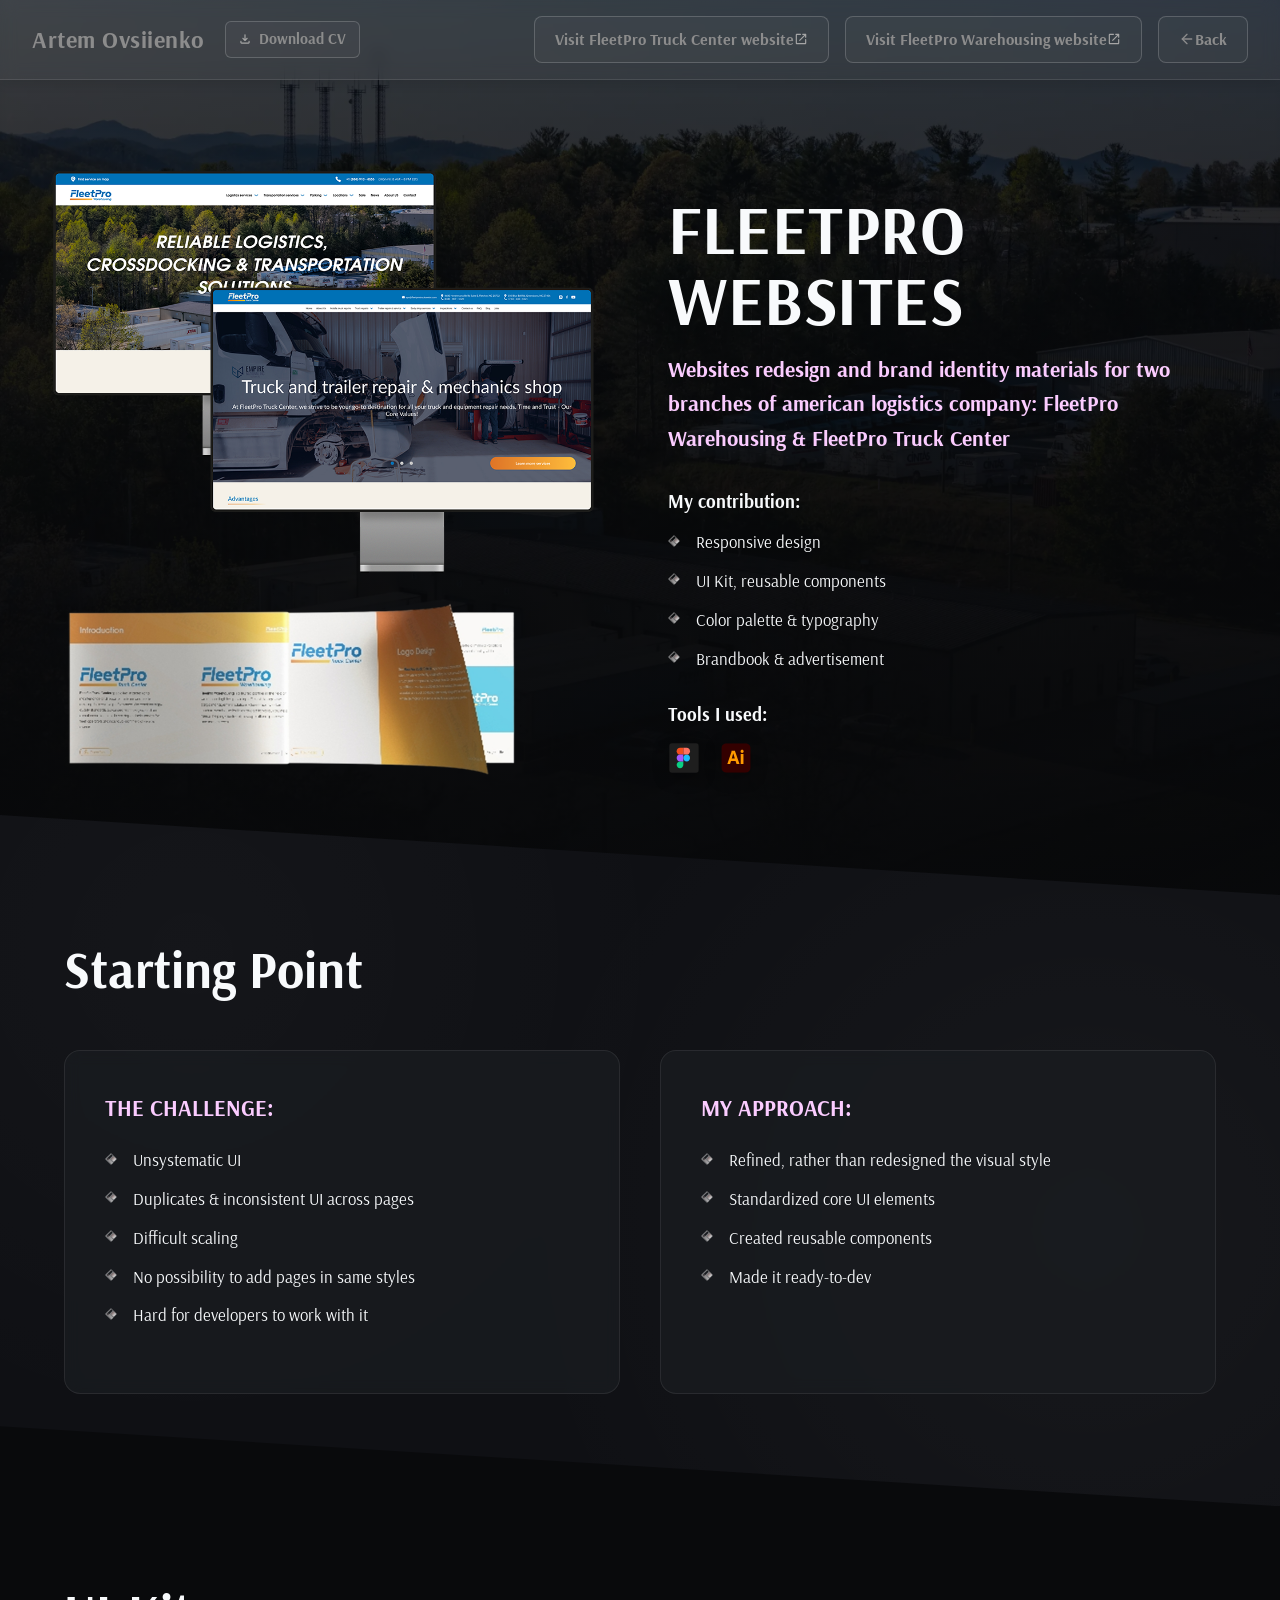
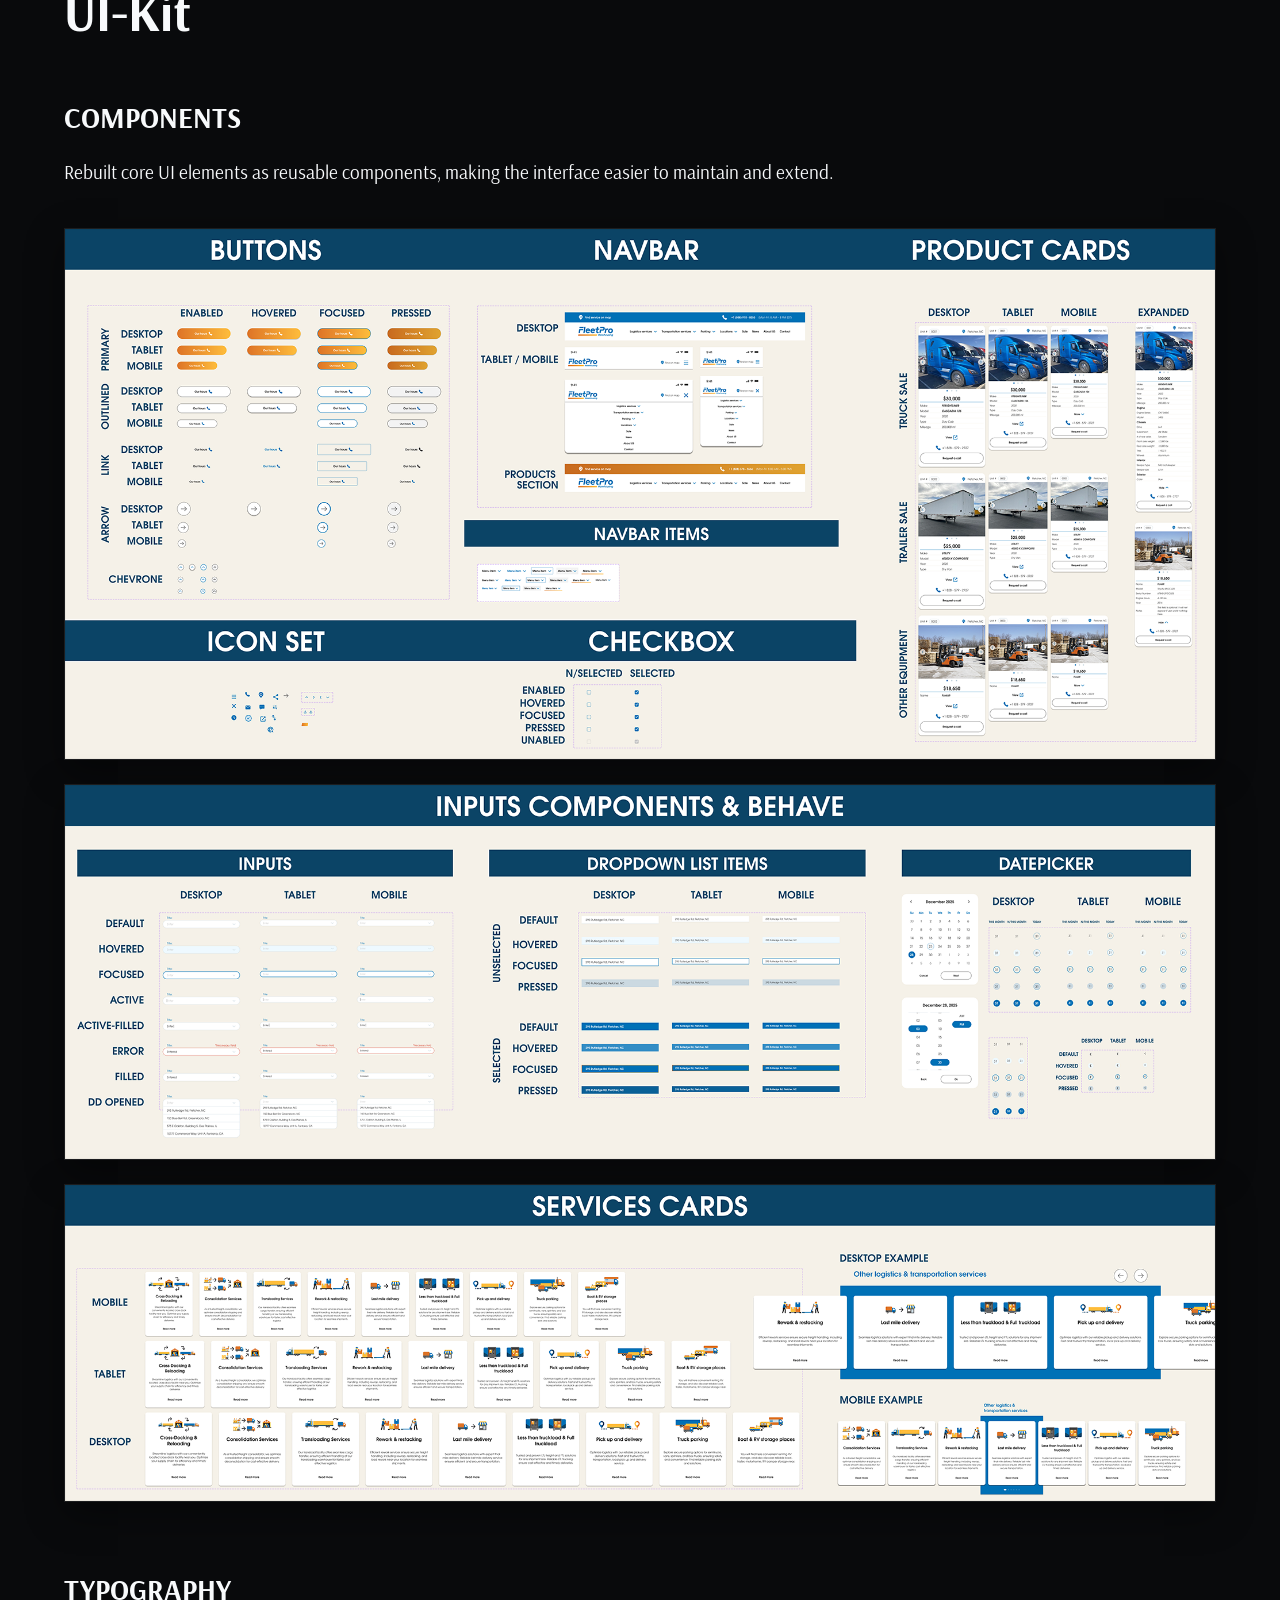
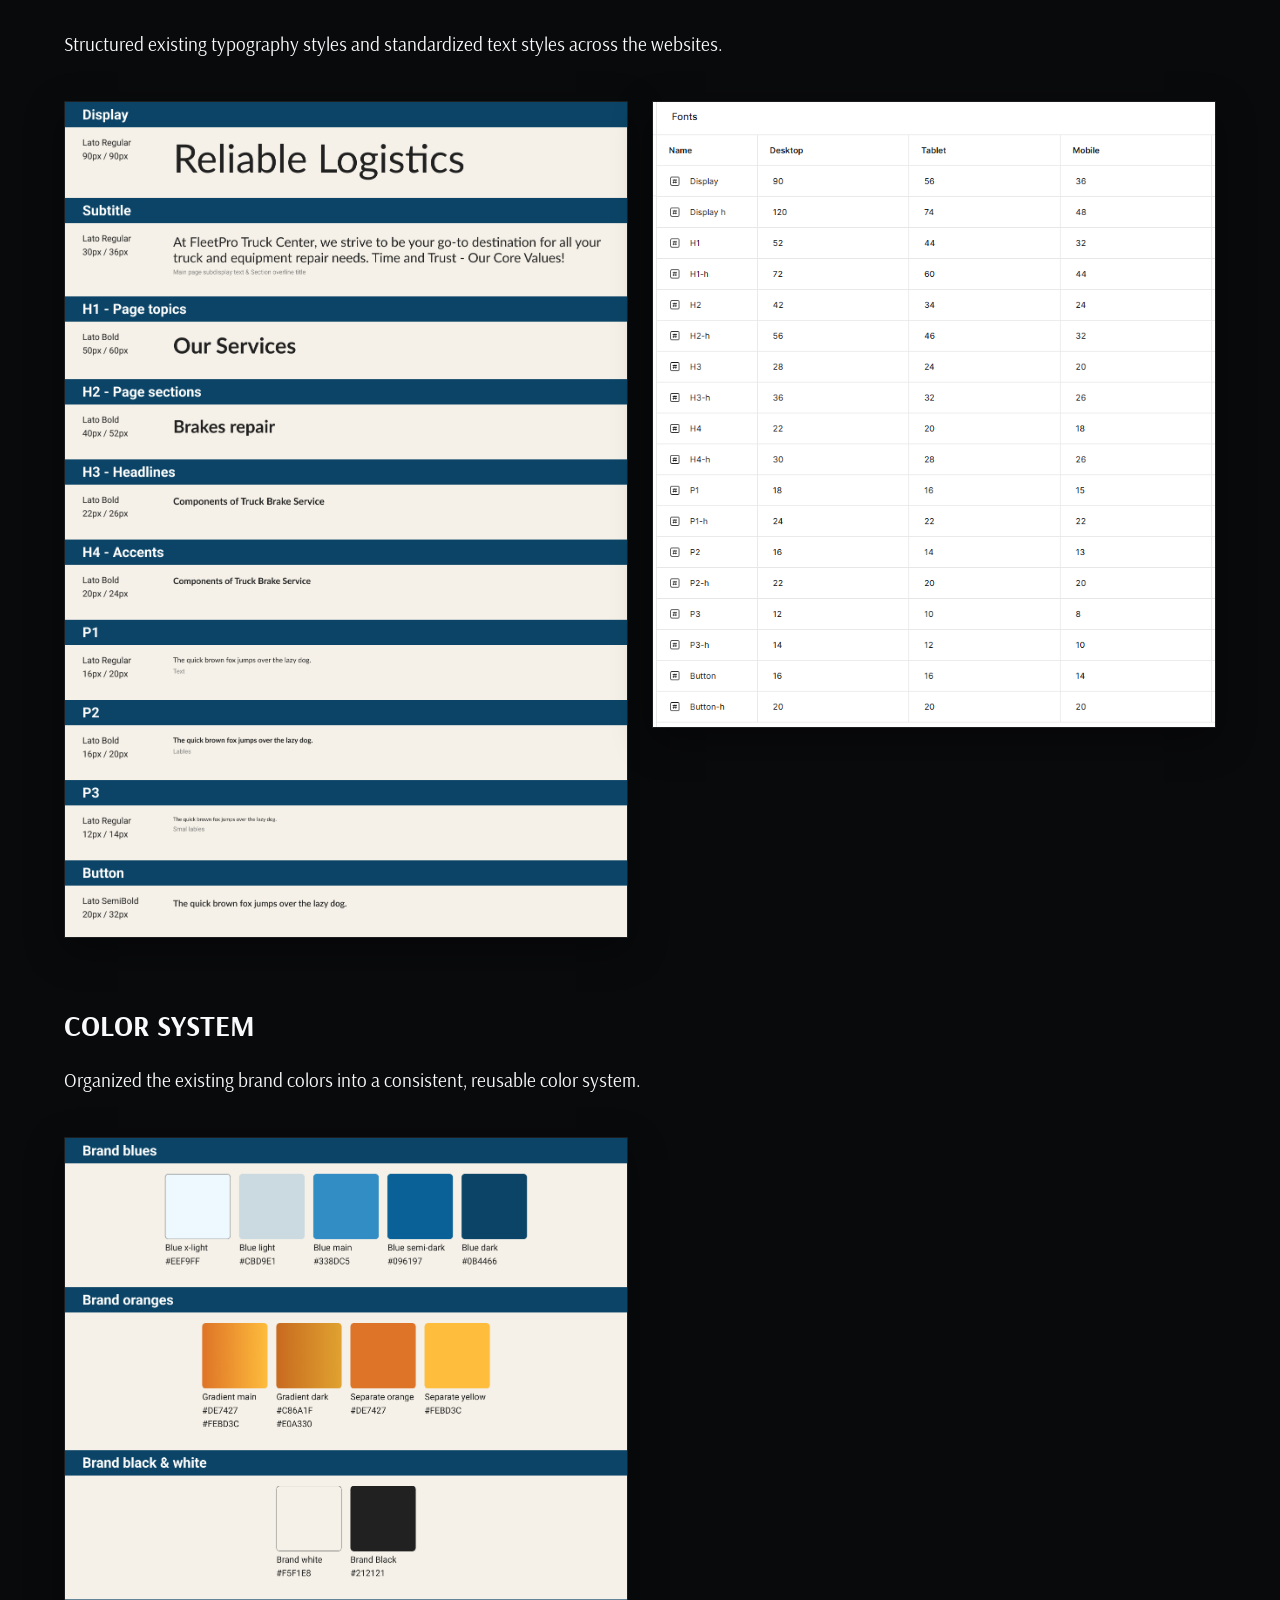
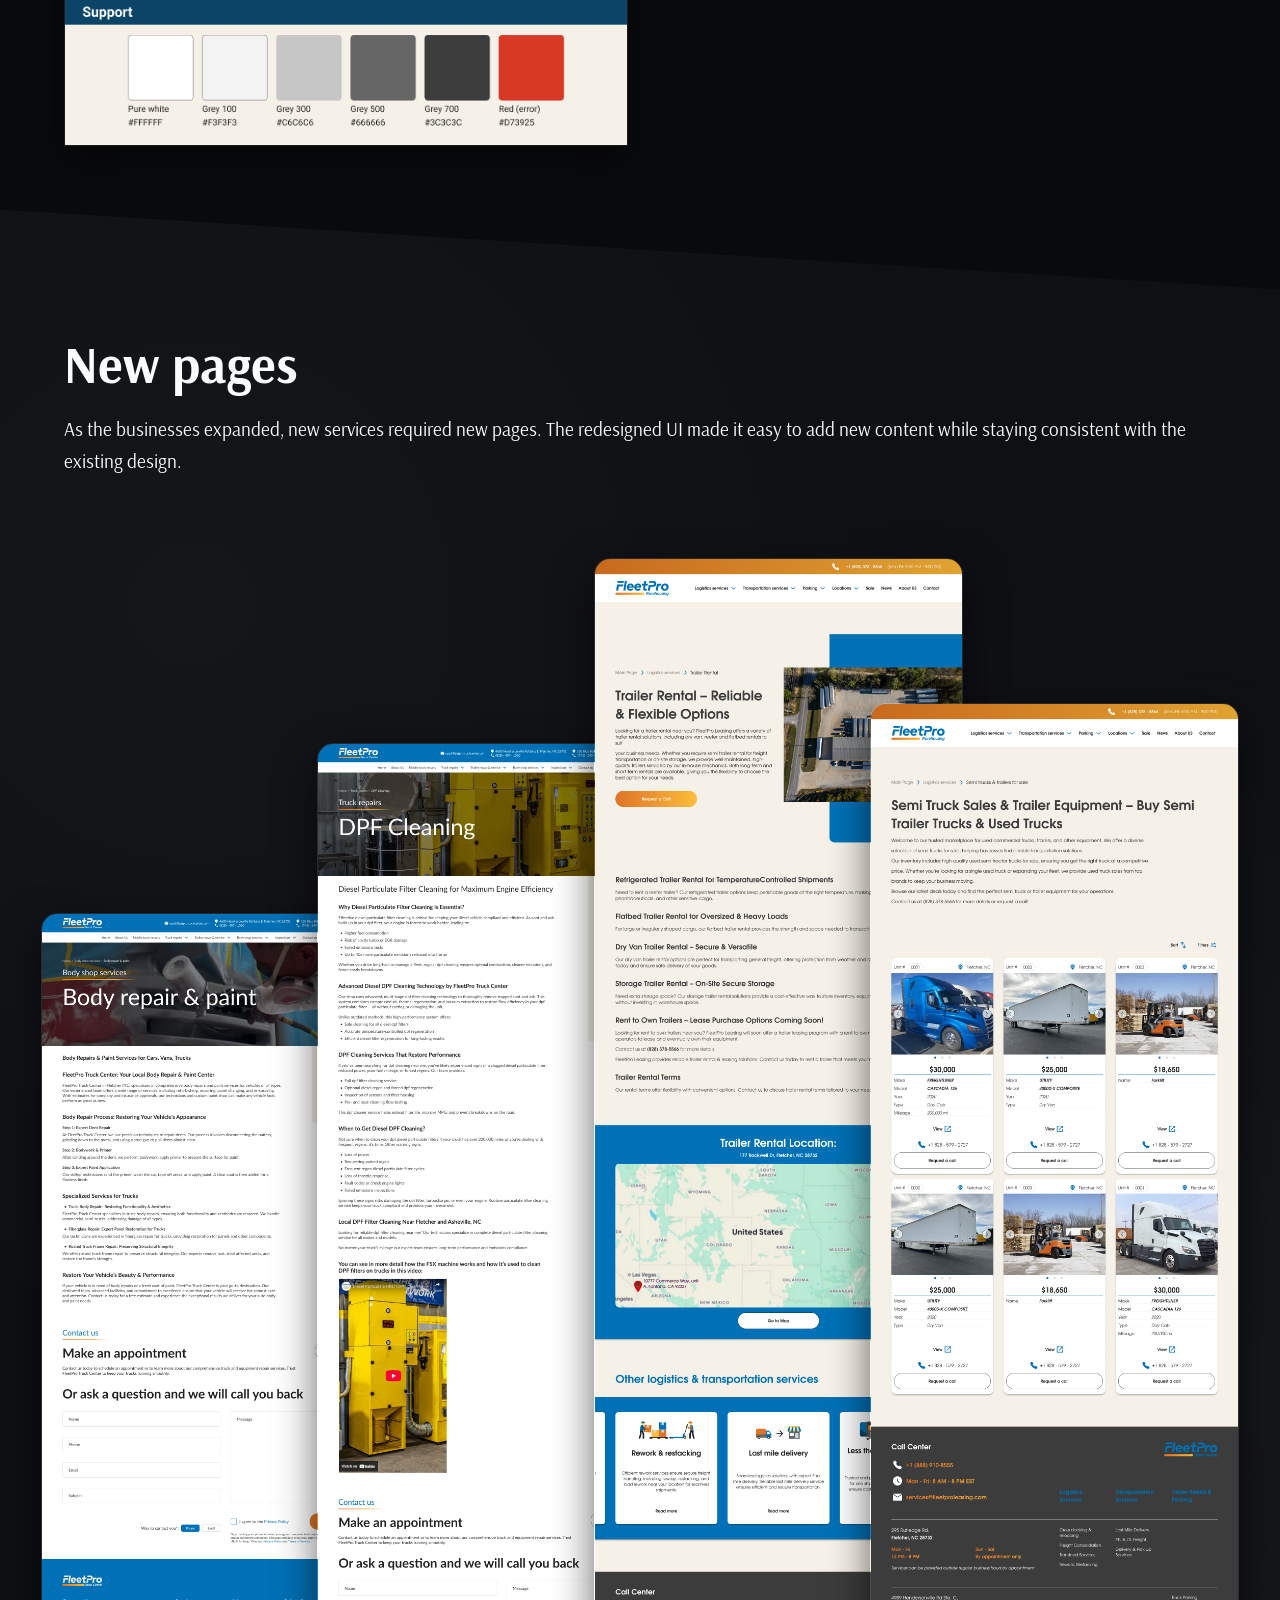
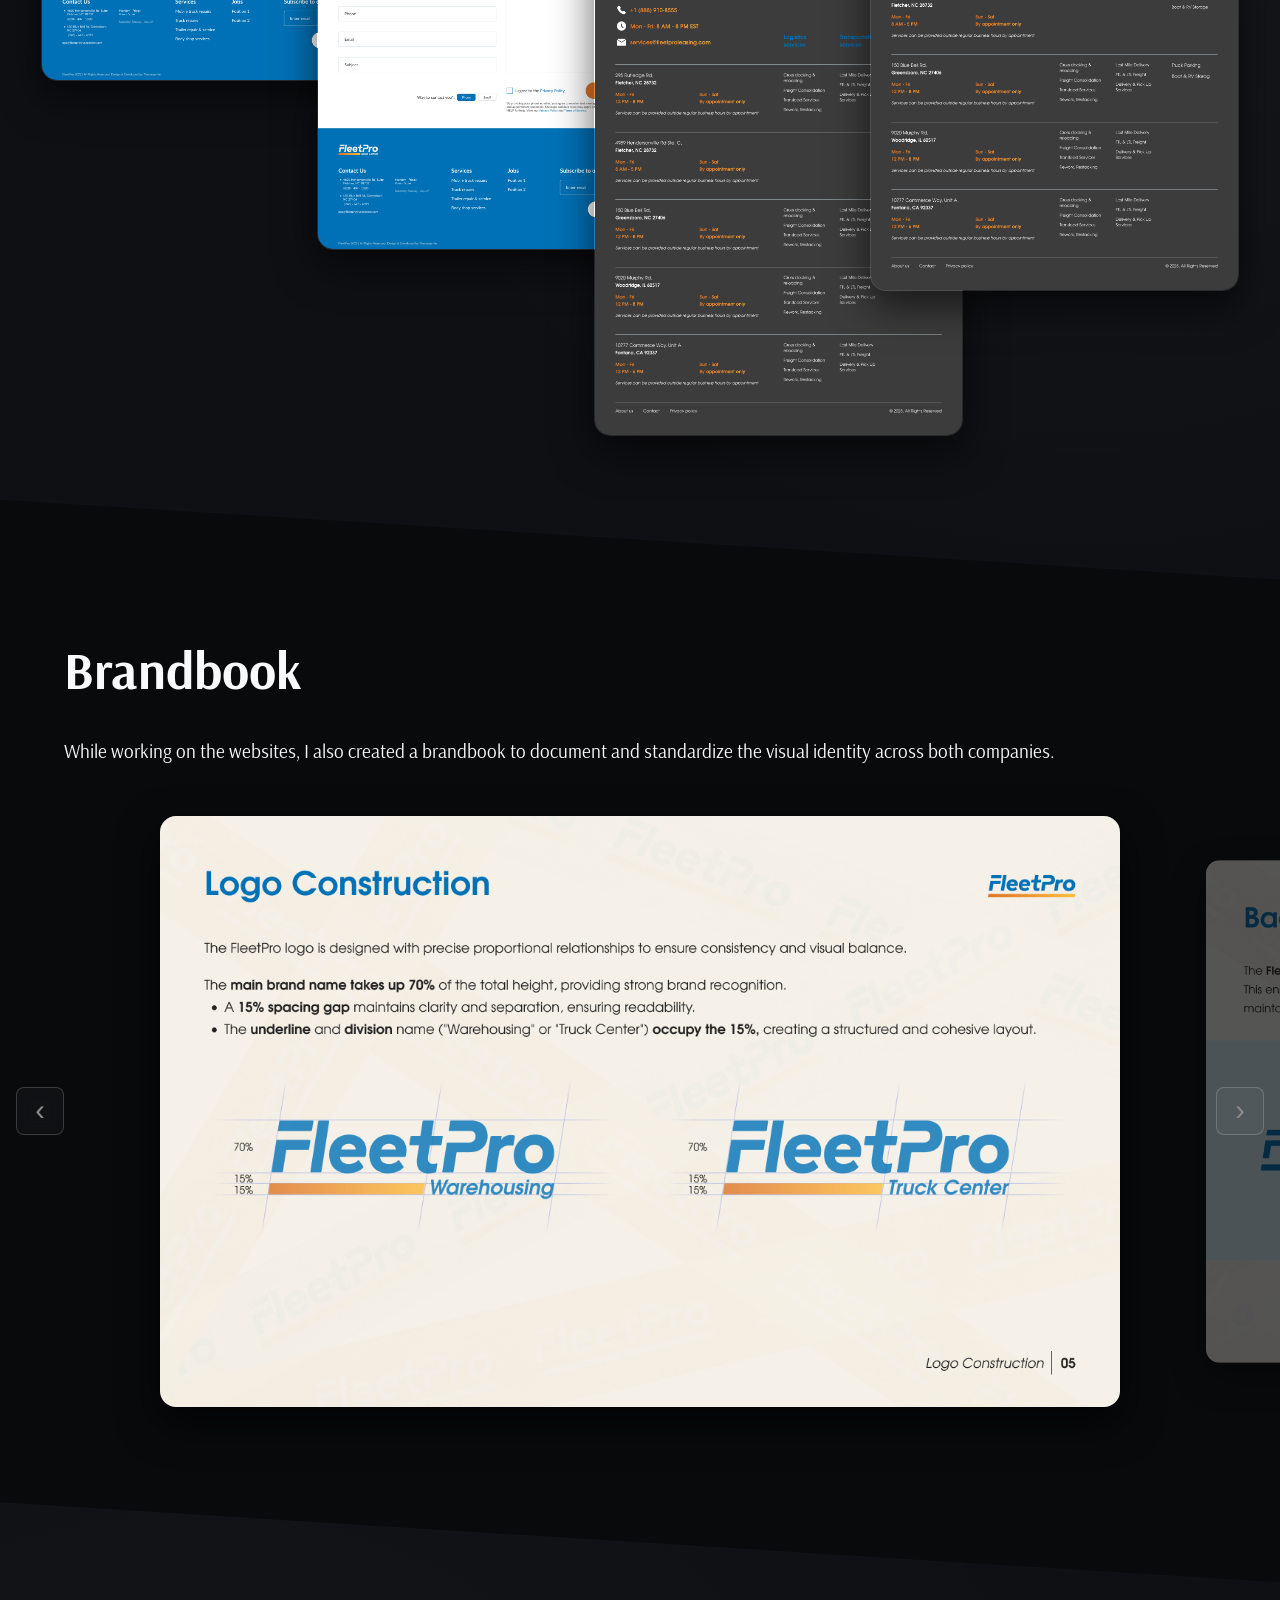
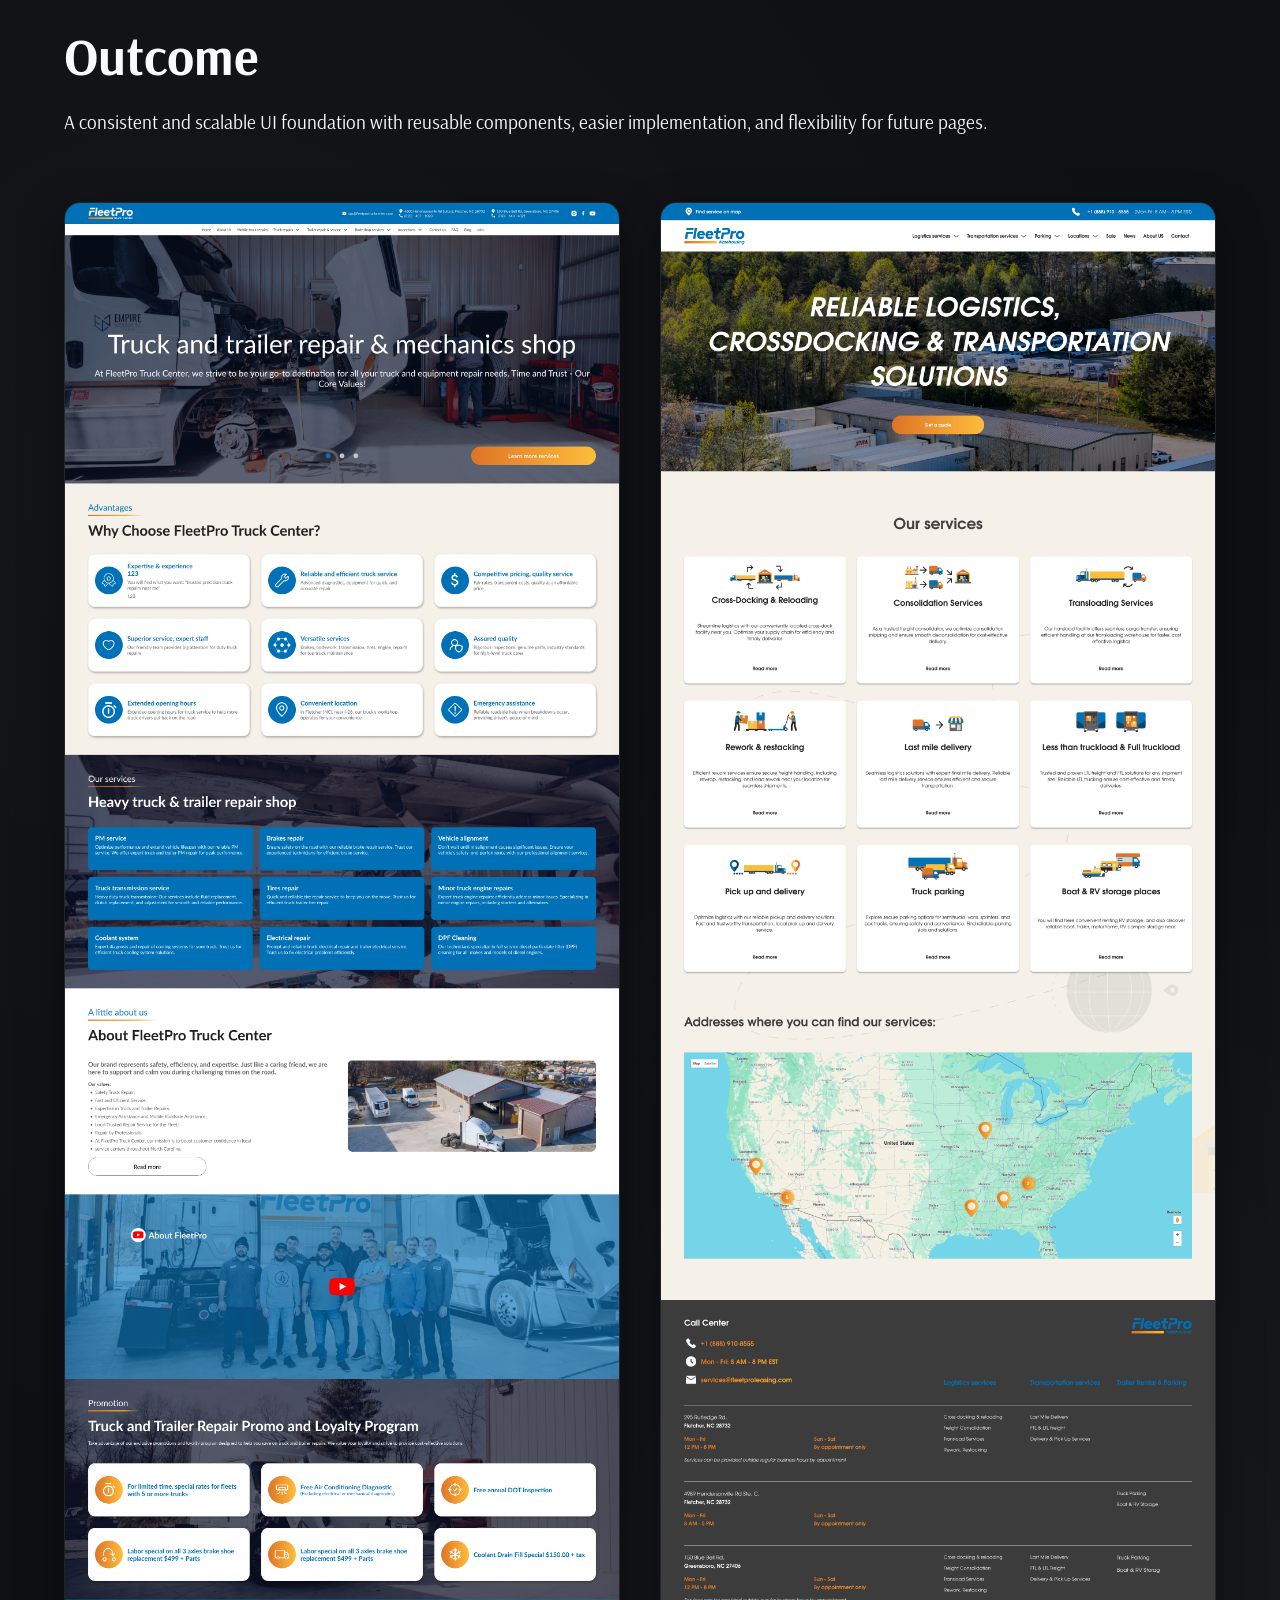
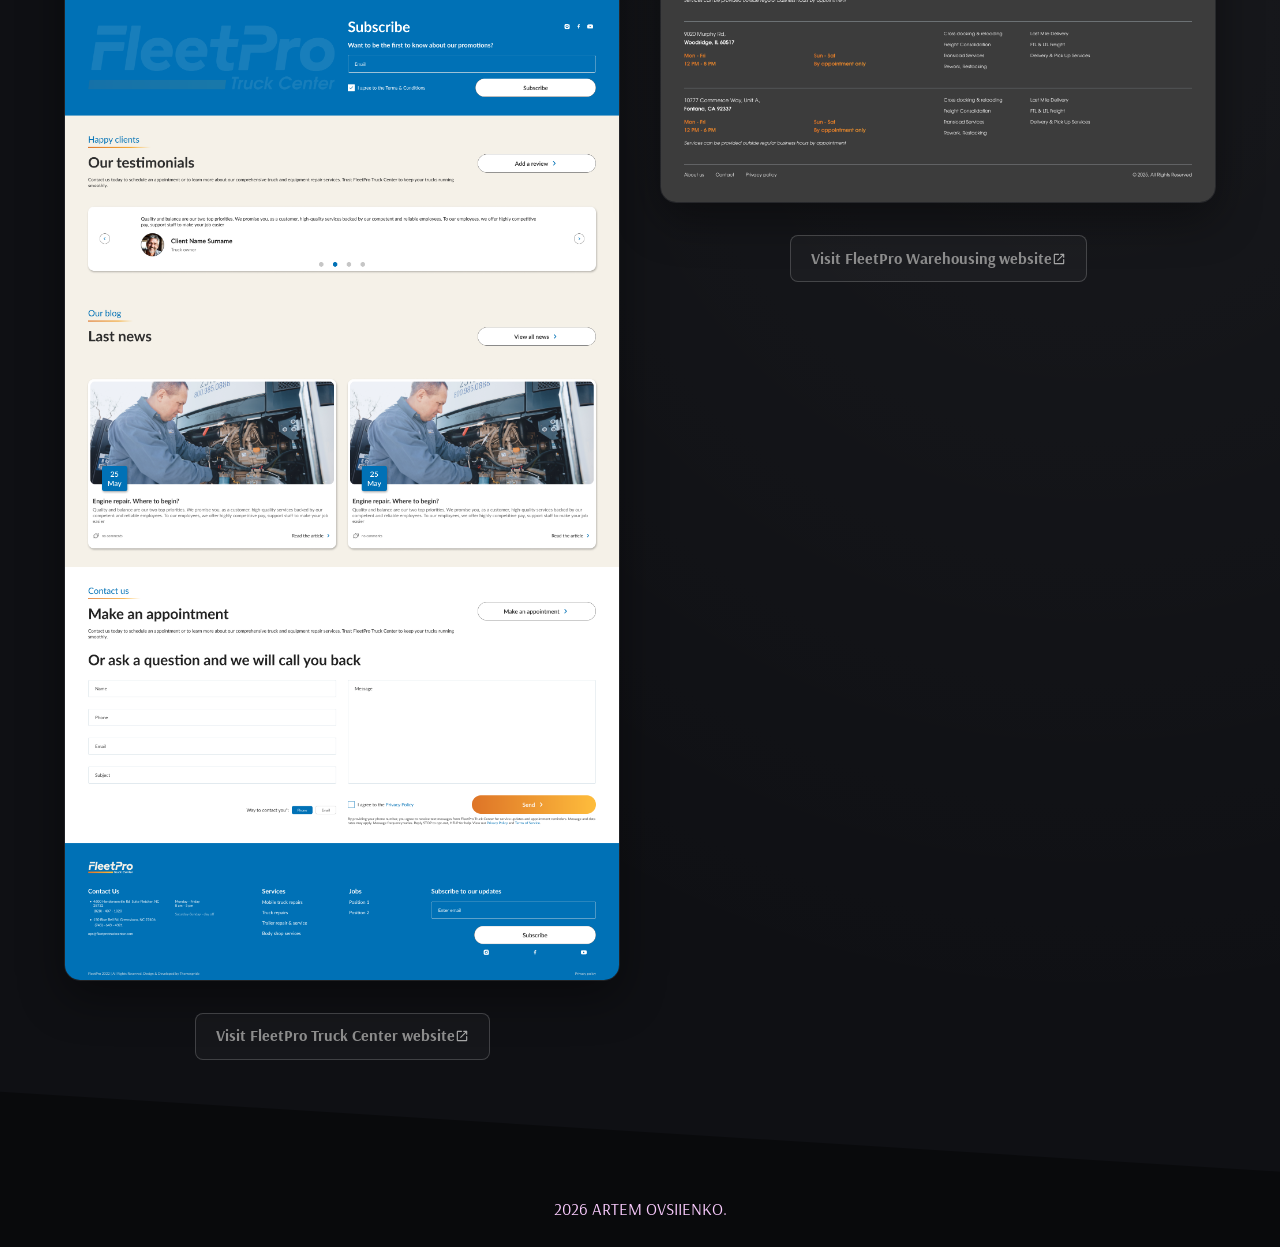
==== commit 7f717218: "Update fleetpro.html" ====
--- a/fleetpro.html
+++ b/fleetpro.html
@@ -1,6 +1,15 @@
 <!DOCTYPE html>
 <html lang="uk">
 <head>
+  <!-- Google tag (gtag.js) -->
+<script async src="https://www.googletagmanager.com/gtag/js?id=G-YPWF8V8Z2P"></script>
+<script>
+  window.dataLayer = window.dataLayer || [];
+  function gtag(){dataLayer.push(arguments);}
+  gtag('js', new Date());
+
+  gtag('config', 'G-YPWF8V8Z2P');
+</script>
   <meta charset="UTF-8" />
   <meta name="viewport" content="width=device-width, initial-scale=1.0" />
   <title>FleetPro Websites — Artem Ovsiienko</title>
--- a/style.css
+++ b/style.css
@@ -22,6 +22,12 @@
 }
 html {
   scroll-behavior: smooth;
+}
+
+/* Global Responsive Media & Overflow Protection */
+img, picture, video {
+  max-width: 100%;
+  height: auto;
 }
 
 /* Base interactive cleanups */
@@ -1031,6 +1037,53 @@
 .btn-back-nav:hover .back-arrow-icon {
   stroke: #C0A5C2;
 }
+
+/* === CASE STUDY HERO BACKGROUNDS (SIERRA & FLEETPRO) === */
+.case-hero-wrapper {
+  position: relative;
+  width: 100vw;
+  left: 50%;
+  right: 50%;
+  margin-left: -50vw;
+  margin-right: -50vw;
+  padding: 9.5rem 1.5rem 5rem;
+  background-size: cover;
+  background-position: center;
+  background-repeat: no-repeat;
+  display: flex;
+  justify-content: center;
+  align-items: center;
+}
+
+.case-hero-sierra,
+body.sierra-page .case-hero-wrapper {
+  background-image: 
+    linear-gradient(180deg, rgba(9, 10, 12, 0.6) 0%, rgba(9, 10, 12, 0.85) 100%),
+    url('Media/sierra_preview_BG.webp');
+}
+
+.case-hero-fleetpro,
+body.fleetpro-page .case-hero-wrapper {
+  background-image: 
+    linear-gradient(180deg, rgba(9, 10, 12, 0.6) 0%, rgba(9, 10, 12, 0.85) 100%),
+    url('Media/fleetpro_preview_BG.webp');
+}
+
+.case-hero-wrapper .case-hero-grid {
+  width: 100%;
+  max-width: var(--max-width);
+  margin: 0 auto;
+}
+
+/* Smooth transition when followed by diagonal cut wrappers */
+.case-hero-wrapper + .section-elevated-wrapper,
+.case-hero-wrapper + .bg2-shadow-caster,
+.case-hero-wrapper + .main-scrolling-content {
+  position: relative;
+  z-index: 2;
+  margin-top: -80px;
+}
+
 .case-gallery-container {
   width: 100%;
   max-width: 1000px; 
@@ -1040,7 +1093,16 @@
   flex-direction: column;
   align-items: center; 
   gap: 2.5rem;
-}
+  box-sizing: border-box;
+}
+
+.case-gallery-container img {
+  width: 100%;
+  max-width: 100%;
+  height: auto;
+  display: block;
+}
+
 .case-detail-container {
   width: 100%;
   max-width: 1200px;
@@ -1049,7 +1111,9 @@
   display: flex;
   flex-direction: column;
   gap: 5rem;
-}
+  box-sizing: border-box;
+}
+
 .case-hero-grid {
   display: grid;
   grid-template-columns: 1fr 1fr;
@@ -1434,13 +1498,44 @@
 }
 
 @media (max-width: 992px) {
+  html, body {
+    overflow-x: hidden;
+  }
+
   h2 { font-size: 2.5rem; }
   .card-full { grid-template-columns: 1fr; }
   .cards-grid-two, .contact-grid-two, .case-hero-grid, .comparison-split-wrapper, .outcome-columns-wrapper, .tools-columns-grid { grid-template-columns: 1fr; }
   .new-pages-overlap-container { flex-wrap: wrap; gap: 1.5rem; }
   .new-page-card { flex: 0 0 45%; margin-right: 0; }
   .section, .section-hero, .section-no-frame, .contact-section-clean { padding: 0 1.25rem 2.5rem; }
-  .case-detail-container { padding-top: 7rem; gap: 3.5rem; }
+  
+  /* Mobile Gallery & Case Detail Width Constraints (Fixes GasStation / SankaTravel Image Overflow) */
+  .case-gallery-container {
+    padding: 6rem 1rem 3rem !important;
+    width: 100% !important;
+    max-width: 100% !important;
+    overflow-x: hidden;
+  }
+  .case-gallery-container img {
+    width: 100% !important;
+    max-width: 100% !important;
+    height: auto !important;
+  }
+  .case-detail-container {
+    padding: 7rem 1rem 2rem !important;
+    width: 100% !important;
+    max-width: 100% !important;
+    gap: 3.5rem;
+    overflow-x: hidden;
+  }
+  .case-detail-container img {
+    max-width: 100% !important;
+    height: auto !important;
+  }
+  .case-hero-wrapper {
+    padding: 7rem 1.25rem 4rem !important;
+  }
+
   .header-cv-btn { display: none !important; }
   .nav-link-cv { display: inline-block !important; color: #8C8C8C !important; }
   .nav-link-cv:hover { color: #C0A5C2 !important; }
@@ -1668,7 +1763,7 @@
   }
 
   .card-mobile-header h3 {
-    font-size: 2rem;
+    font-size: 1.5rem;
     font-weight: 700;
     text-transform: uppercase;
     color: var(--text-primary);
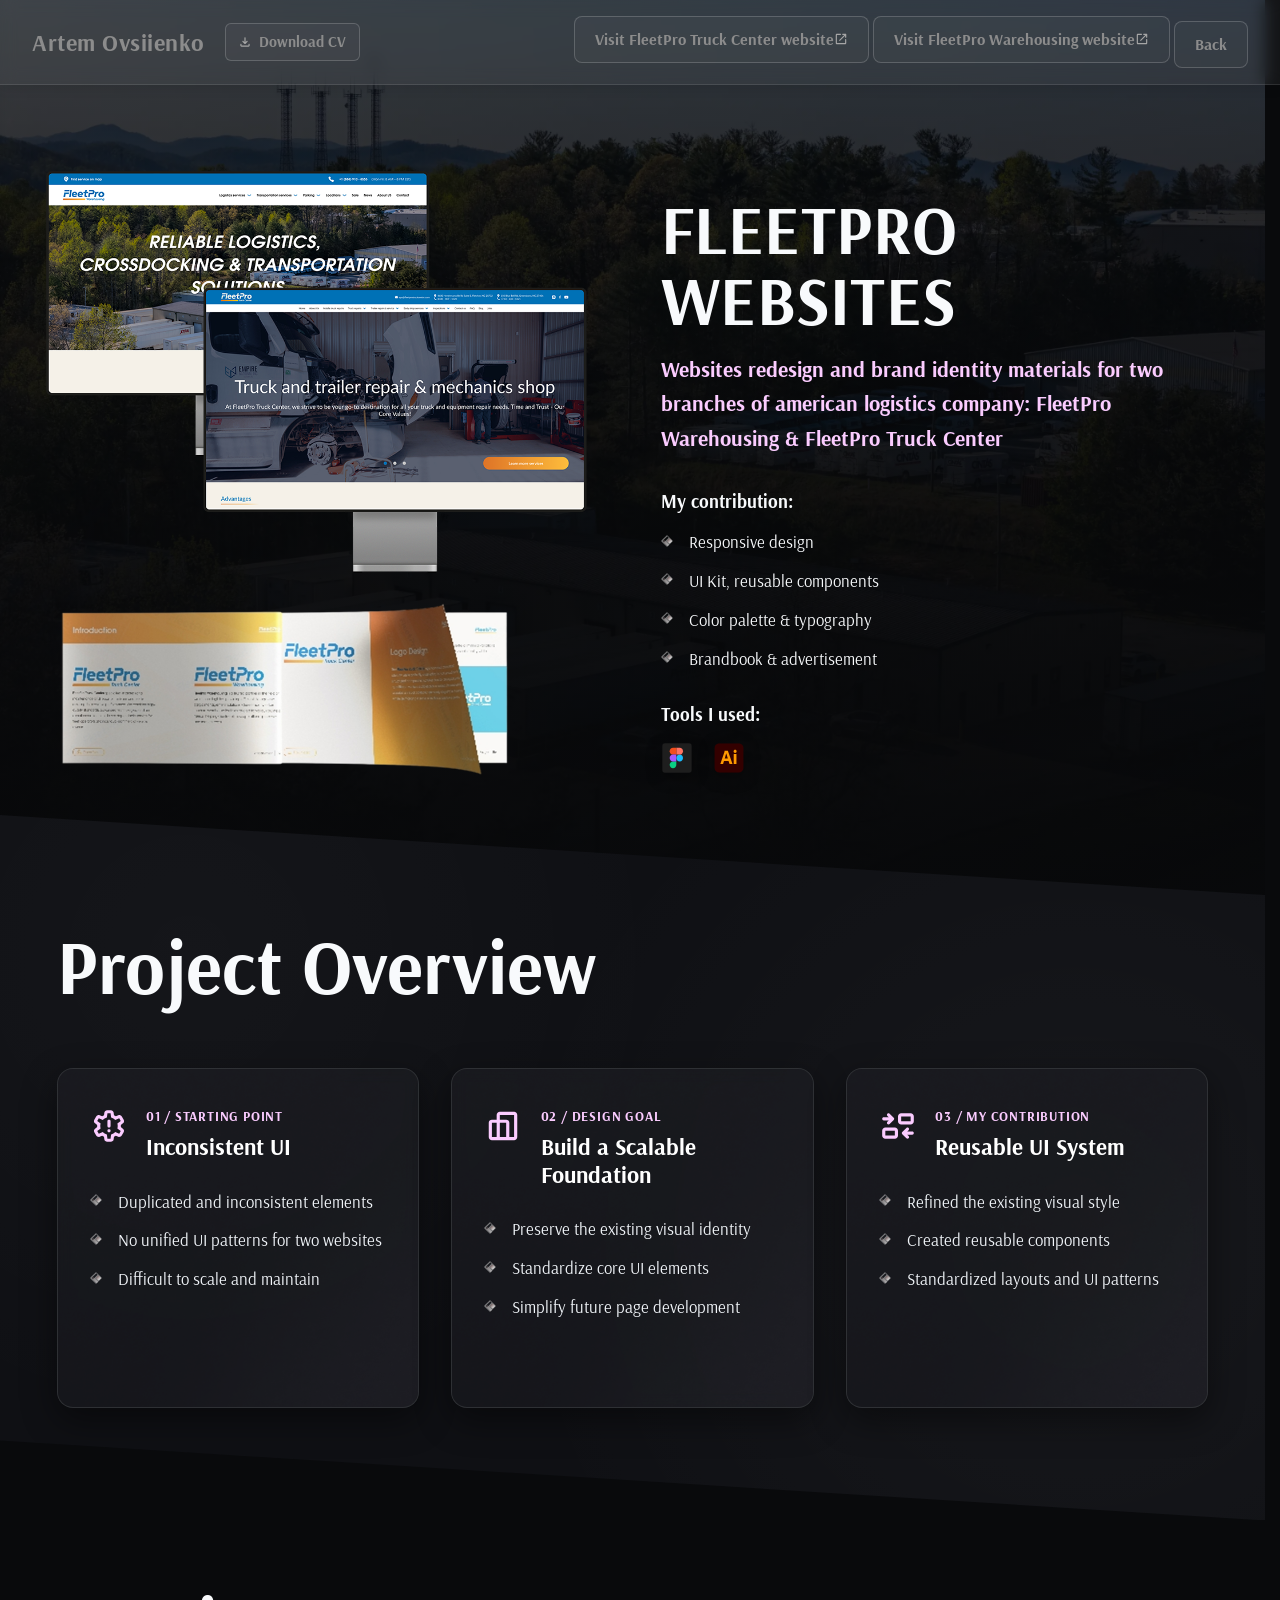
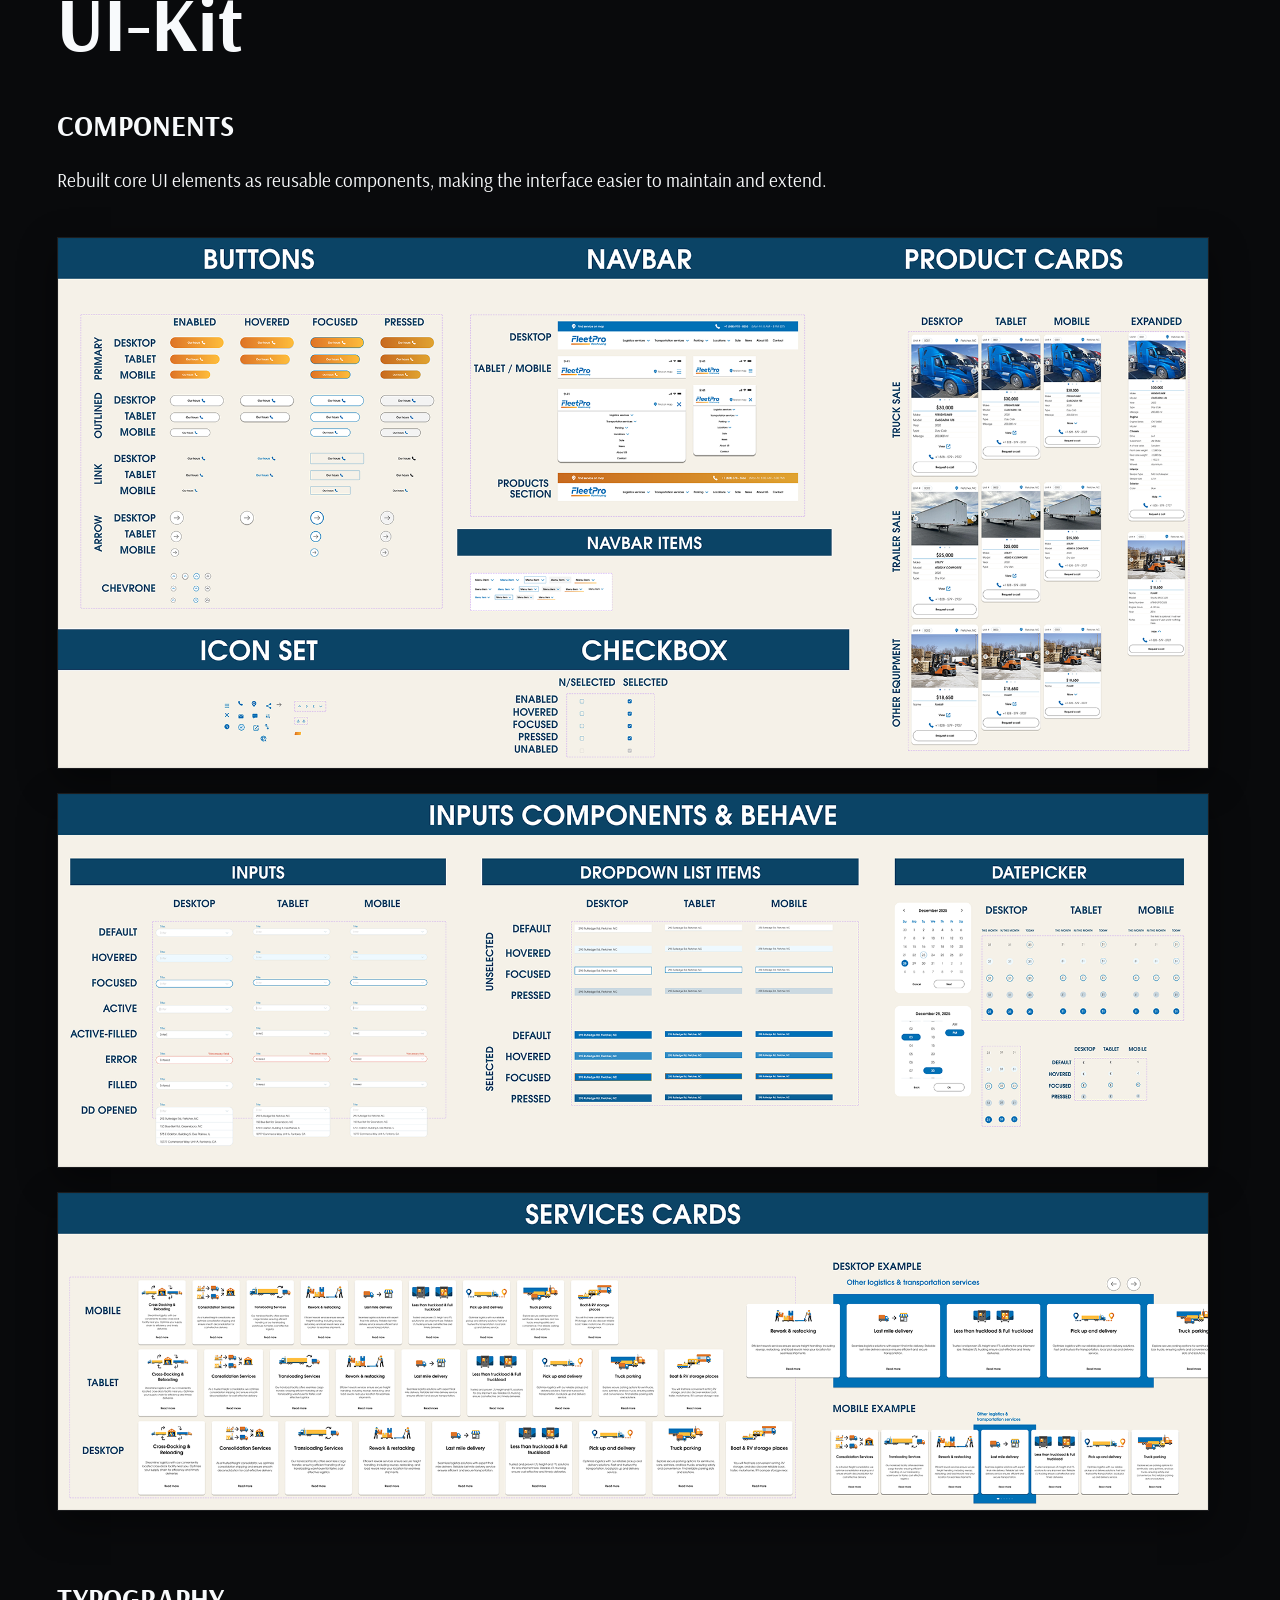
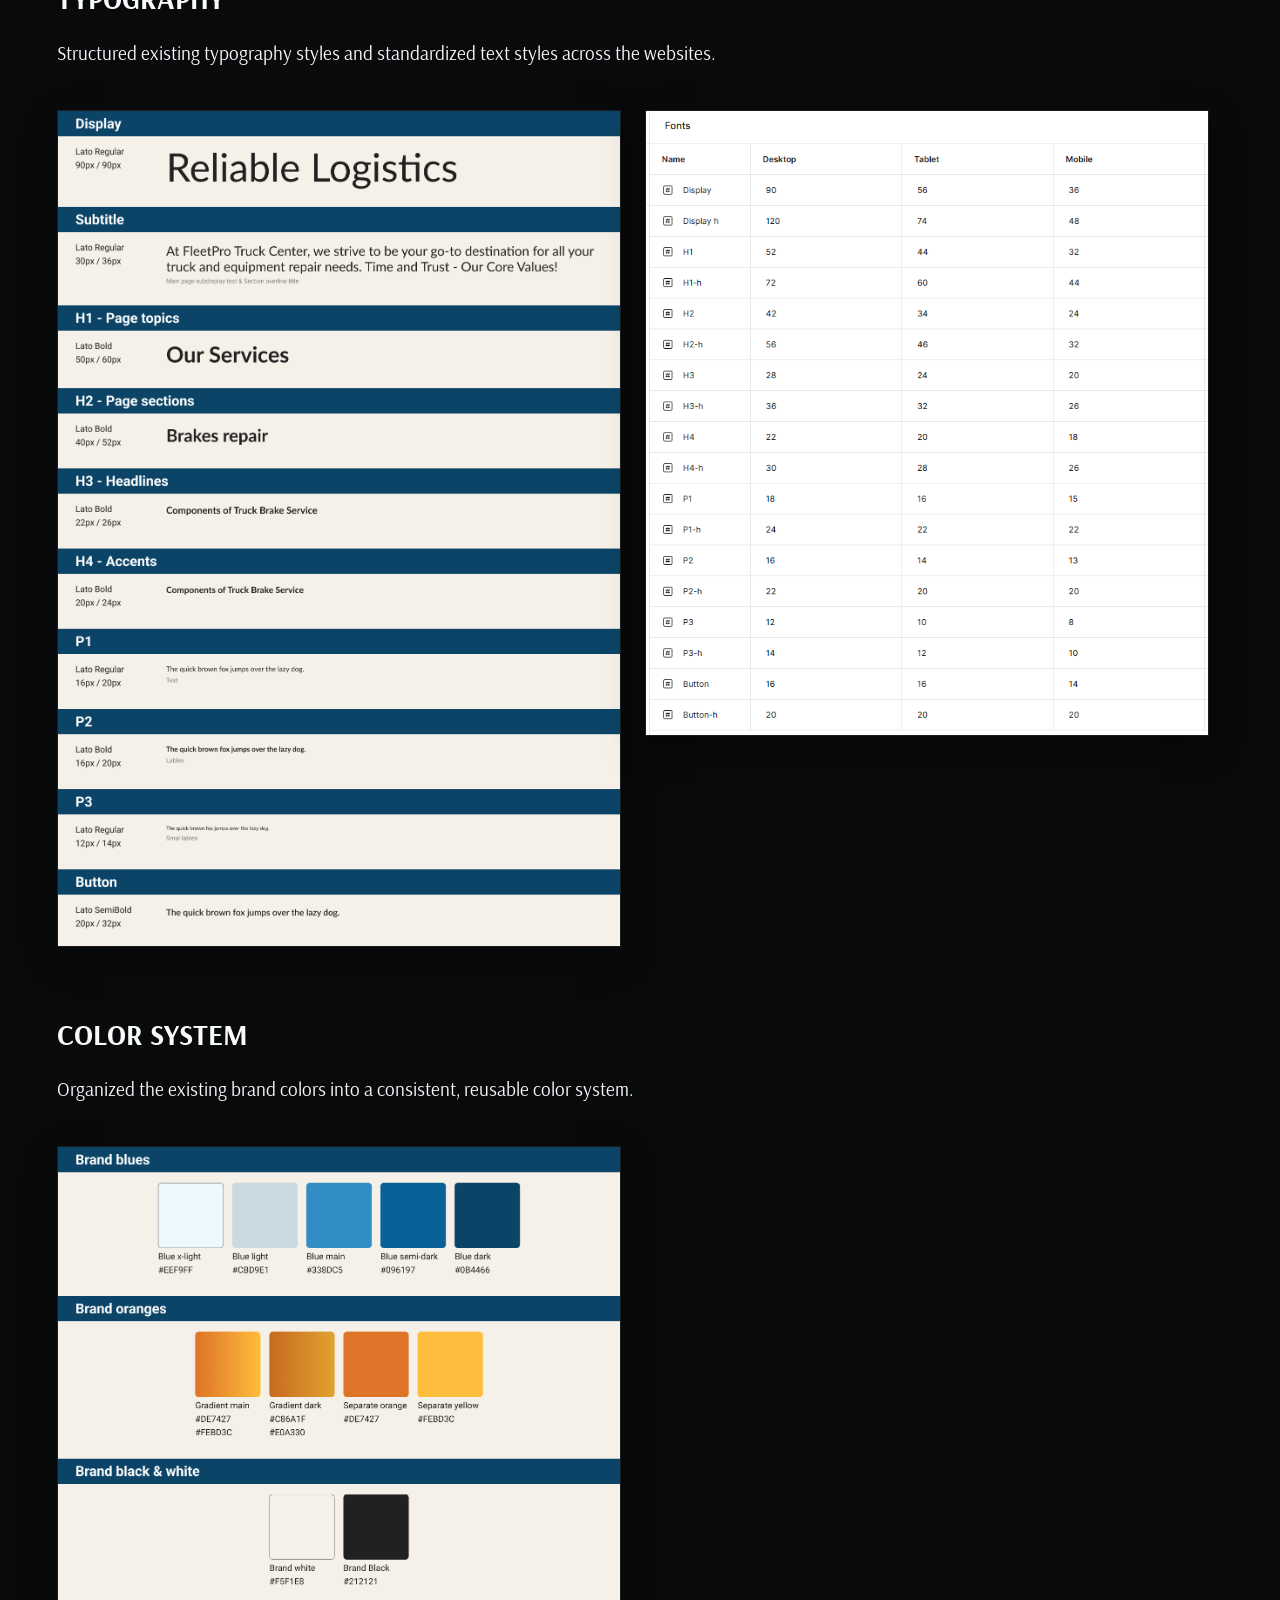
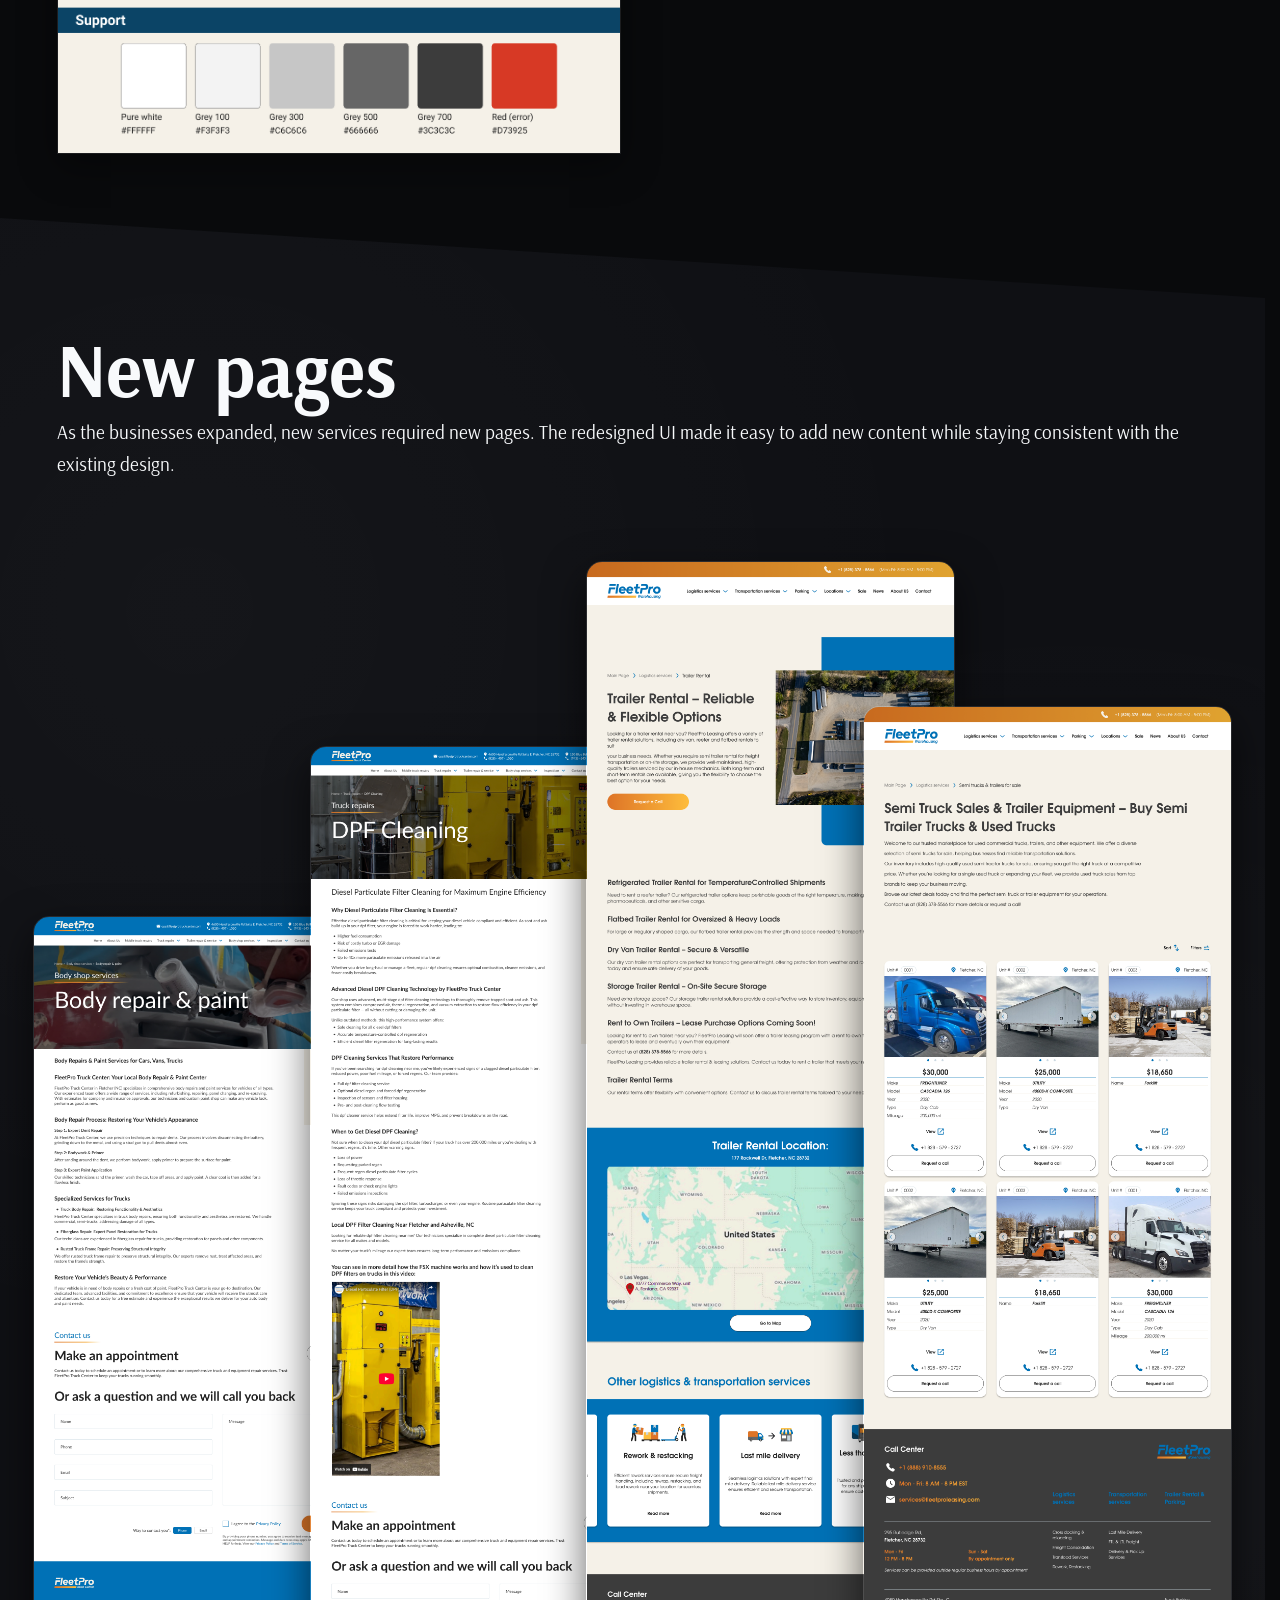
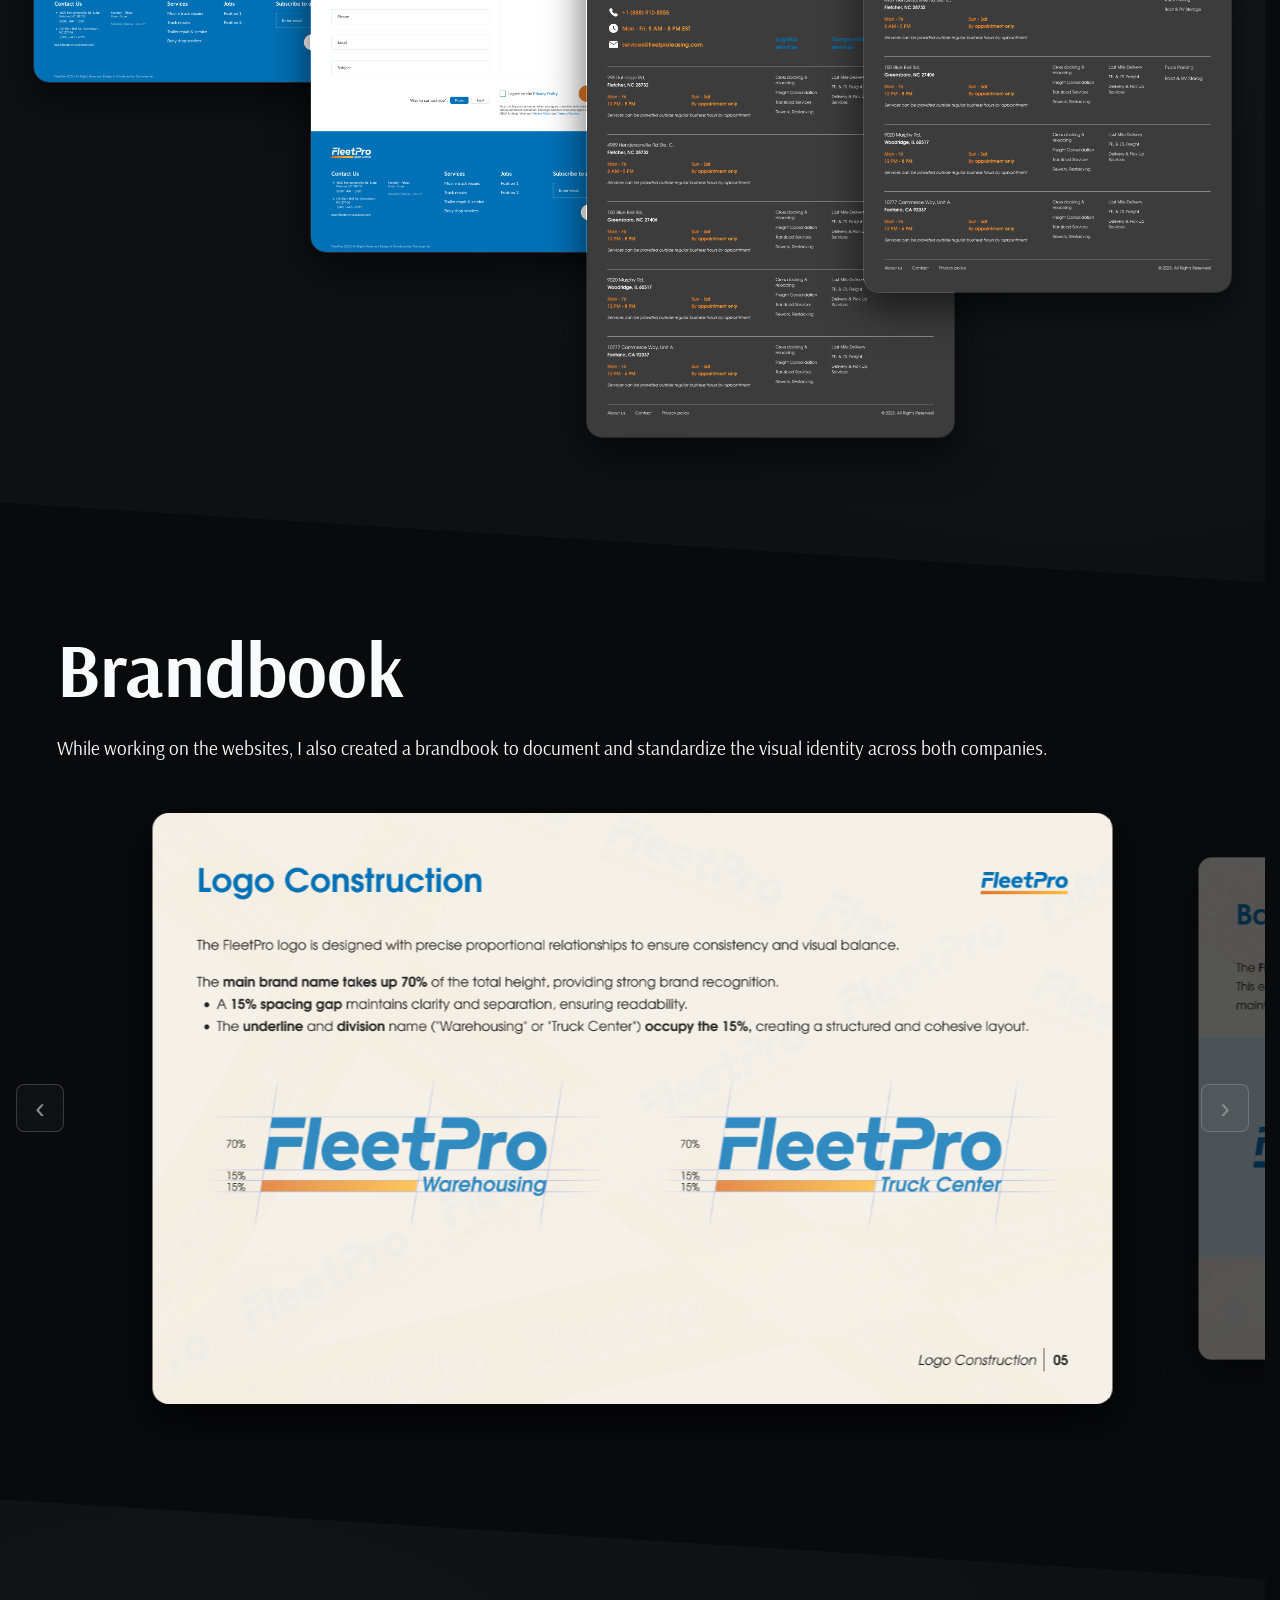
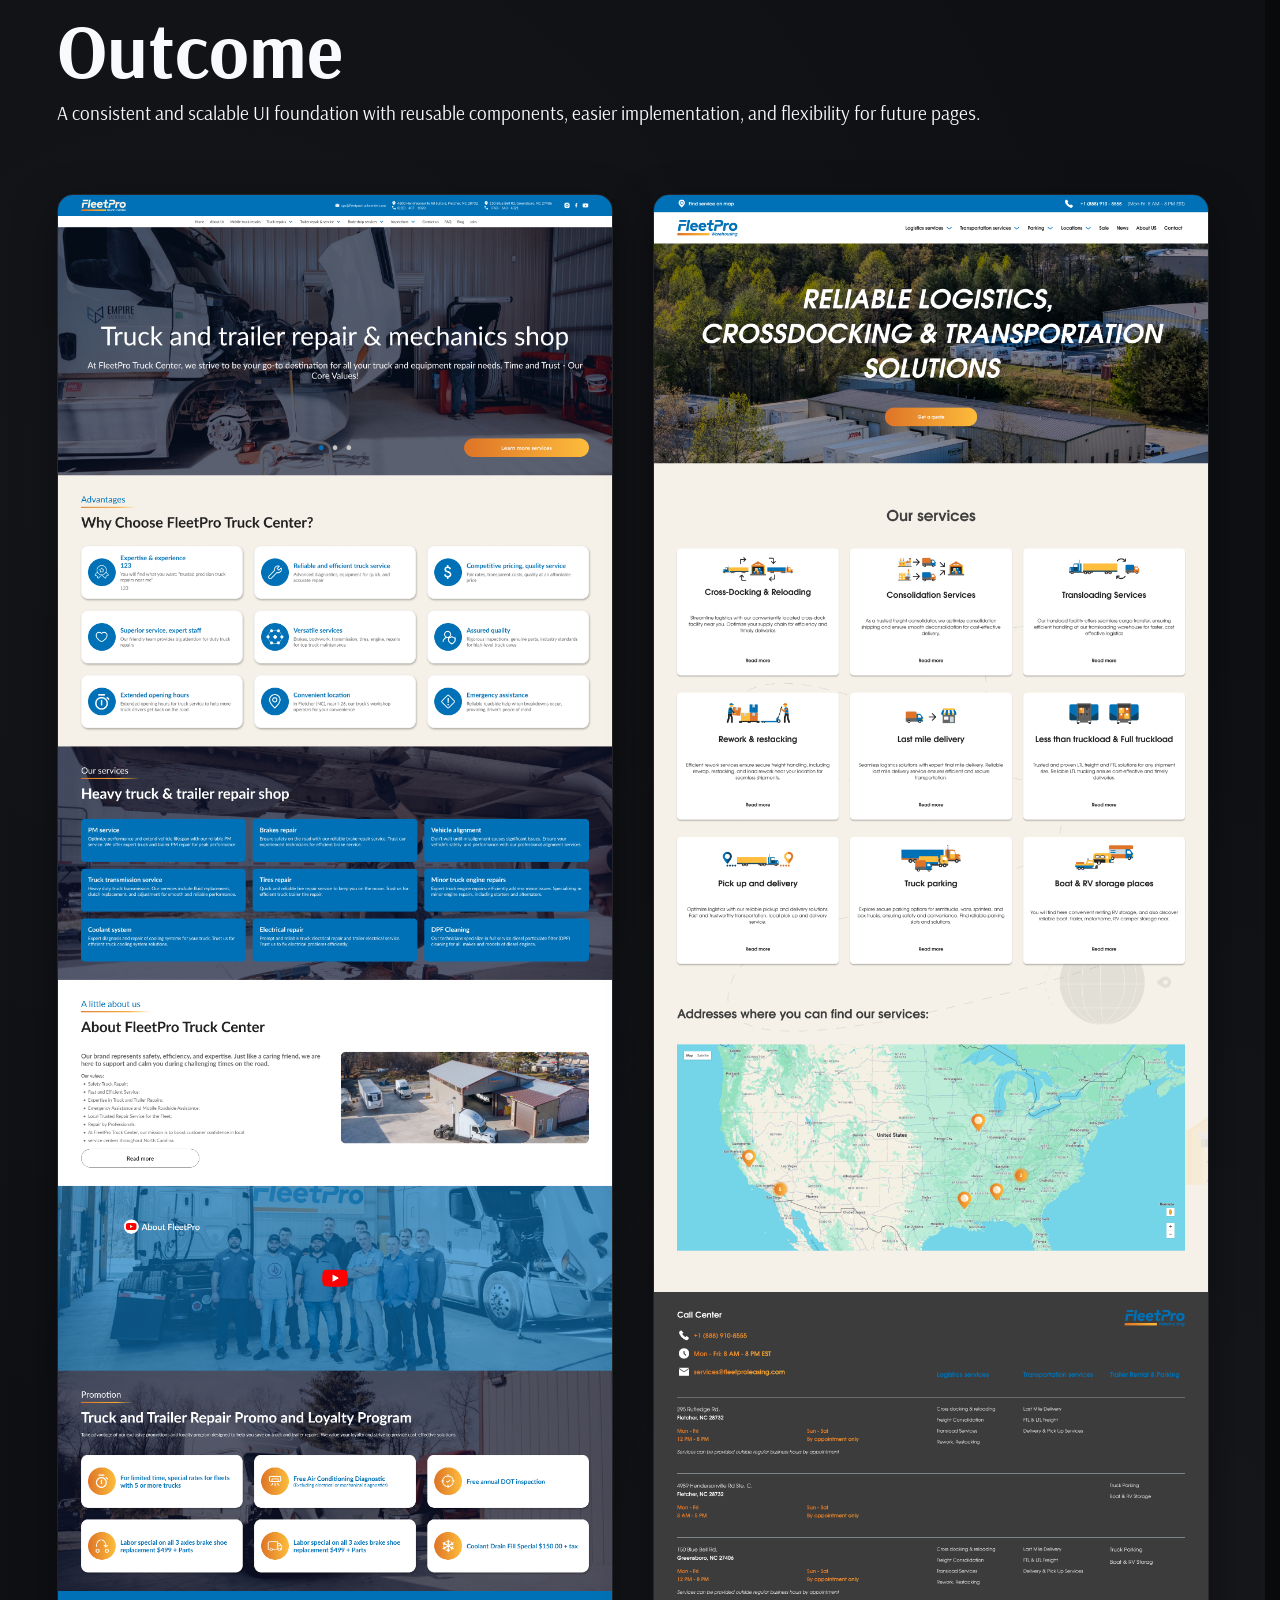
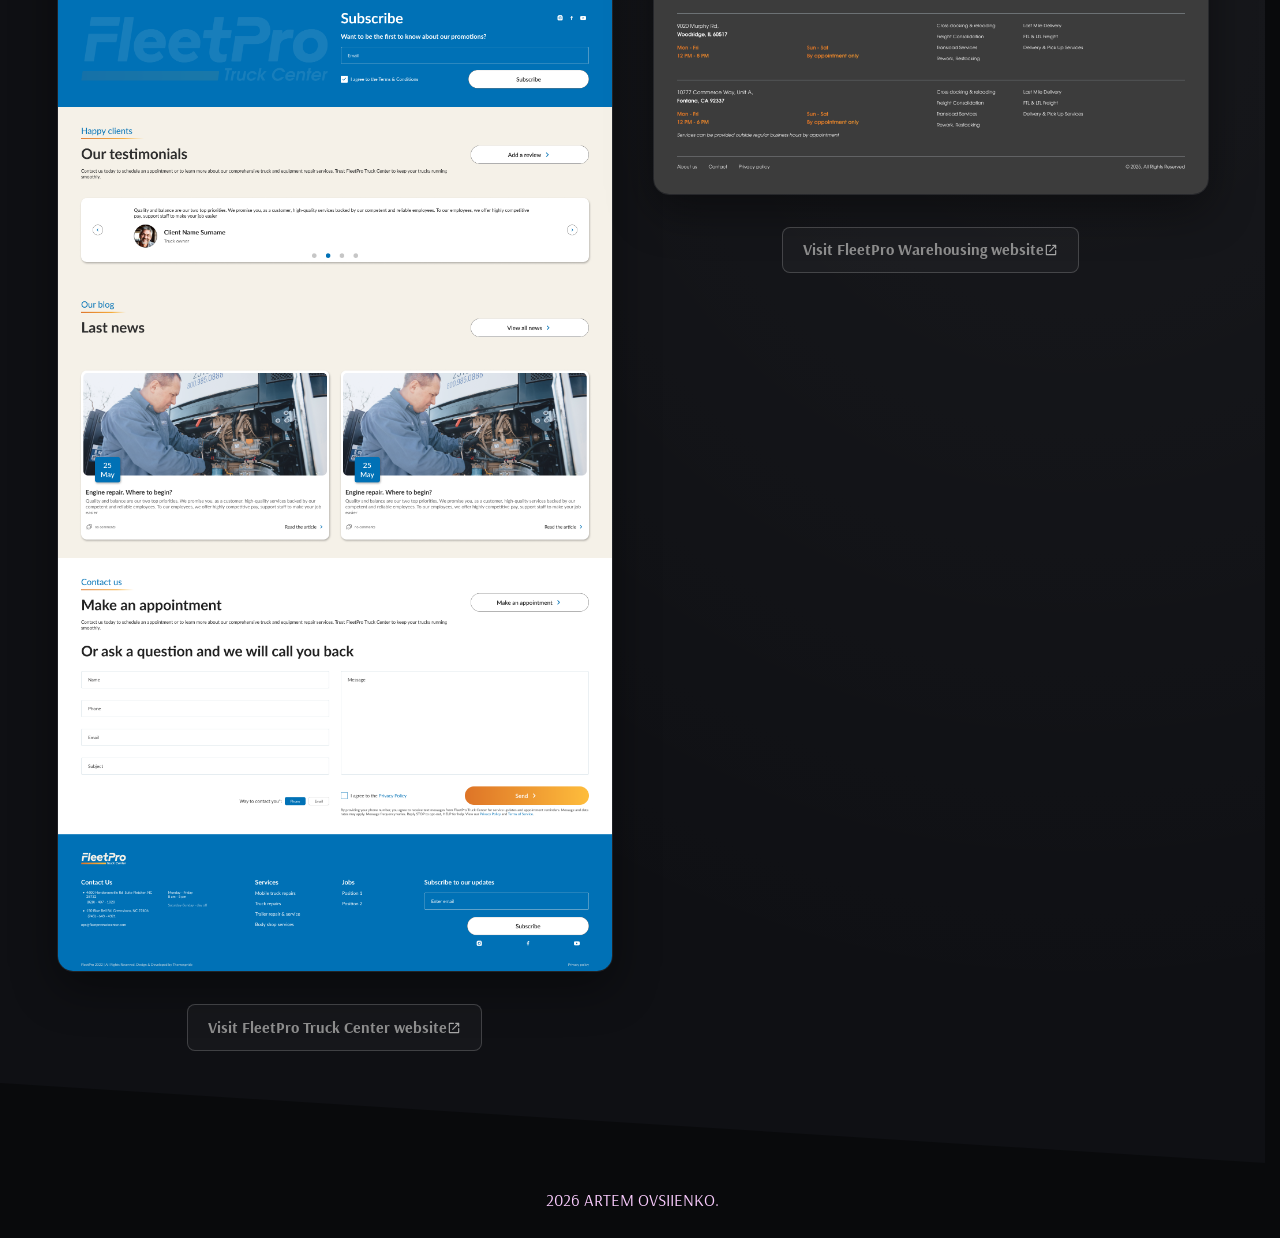
==== commit 6d9c6de5: "Update fleetpro.html" ====
--- a/fleetpro.html
+++ b/fleetpro.html
@@ -1,15 +1,15 @@
 <!DOCTYPE html>
-<html lang="uk">
+<html lang="en">
 <head>
   <!-- Google tag (gtag.js) -->
-<script async src="https://www.googletagmanager.com/gtag/js?id=G-YPWF8V8Z2P"></script>
-<script>
-  window.dataLayer = window.dataLayer || [];
-  function gtag(){dataLayer.push(arguments);}
-  gtag('js', new Date());
-
-  gtag('config', 'G-YPWF8V8Z2P');
-</script>
+  <script async src="https://www.googletagmanager.com/gtag/js?id=G-YPWF8V8Z2P"></script>
+  <script>
+    window.dataLayer = window.dataLayer || [];
+    function gtag(){dataLayer.push(arguments);}
+    gtag('js', new Date());
+
+    gtag('config', 'G-YPWF8V8Z2P');
+  </script>
   <meta charset="UTF-8" />
   <meta name="viewport" content="width=device-width, initial-scale=1.0" />
   <title>FleetPro Websites — Artem Ovsiienko</title>
@@ -95,34 +95,70 @@
     </div>
   </section>
 
-  <!-- 2. Starting Point Section -->
+  <!-- 2. Project Overview Section -->
   <section class="section-elevated-wrapper">
     <div class="case-detail-container" style="padding-top: 2rem; padding-bottom: 2rem;">
       <section class="case-section">
         <div class="case-section-header">
-          <h2>Starting Point</h2>
-        </div>
-
-        <div class="comparison-split-wrapper">
-          <div class="comparison-card">
-            <h3>The challenge:</h3>
-            <ul class="custom-list">
-              <li>Unsystematic UI</li>
-              <li>Duplicates & inconsistent UI across pages</li>
-              <li>Difficult scaling</li>
-              <li>No possibility to add pages in same styles</li>
-              <li>Hard for developers to work with it</li>
-            </ul>
-          </div>
-
-          <div class="comparison-card">
-            <h3>My approach:</h3>
-            <ul class="custom-list">
-              <li>Refined, rather than redesigned the visual style</li>
-              <li>Standardized core UI elements</li>
-              <li>Created reusable components</li>
-              <li>Made it ready-to-dev</li>
-            </ul>
+          <h2>Project Overview</h2>
+        </div>
+
+        <div class="overview-grid">
+          <!-- Card 01 -->
+          <div class="overview-card">
+            <img src="Media/fleetpro/startingfleetpro.png" alt="" class="overview-card-bg" />
+            <div class="overview-card-content">
+              <div class="overview-card-header">
+                <img src="Media/icons/startingfleetpro.svg" alt="" class="overview-card-icon" />
+                <div class="overview-card-titles">
+                  <span class="overview-step-label">01 / STARTING POINT</span>
+                  <h3 class="overview-card-title">Inconsistent UI</h3>
+                </div>
+              </div>
+              <ul class="custom-list overview-list">
+                <li>Duplicated and inconsistent elements</li>
+                <li>No unified UI patterns for two websites</li>
+                <li>Difficult to scale and maintain</li>
+              </ul>
+            </div>
+          </div>
+
+          <!-- Card 02 -->
+          <div class="overview-card">
+            <img src="Media/fleetpro/goalfleetpro.png" alt="" class="overview-card-bg" />
+            <div class="overview-card-content">
+              <div class="overview-card-header">
+                <img src="Media/icons/goalfleetpro.svg" alt="" class="overview-card-icon" />
+                <div class="overview-card-titles">
+                  <span class="overview-step-label">02 / DESIGN GOAL</span>
+                  <h3 class="overview-card-title">Build a Scalable Foundation</h3>
+                </div>
+              </div>
+              <ul class="custom-list overview-list">
+                <li>Preserve the existing visual identity</li>
+                <li>Standardize core UI elements</li>
+                <li>Simplify future page development</li>
+              </ul>
+            </div>
+          </div>
+
+          <!-- Card 03 -->
+          <div class="overview-card">
+            <img src="Media/fleetpro/contributionfleetpro.png" alt="" class="overview-card-bg" />
+            <div class="overview-card-content">
+              <div class="overview-card-header">
+                <img src="Media/icons/contributionfleetpro.svg" alt="" class="overview-card-icon" />
+                <div class="overview-card-titles">
+                  <span class="overview-step-label">03 / MY CONTRIBUTION</span>
+                  <h3 class="overview-card-title">Reusable UI System</h3>
+                </div>
+              </div>
+              <ul class="custom-list overview-list">
+                <li>Refined the existing visual style</li>
+                <li>Created reusable components</li>
+                <li>Standardized layouts and UI patterns</li>
+              </ul>
+            </div>
           </div>
         </div>
       </section>
--- a/style.css
+++ b/style.css
@@ -15,34 +15,24 @@
   --transition: all 0.8s cubic-bezier(0.22, 1, 0.36, 1);
   --scroll-progress: 0%;
 }
+
 * {
   box-sizing: border-box;
   margin: 0;
   padding: 0;
 }
+
+/* Eliminate horizontal scroll & reserve scrollbar space to prevent layout jumps */
 html {
   scroll-behavior: smooth;
-}
-
-/* Global Responsive Media & Overflow Protection */
-img, picture, video {
+  overflow-x: clip;
   max-width: 100%;
-  height: auto;
-}
-
-/* Base interactive cleanups */
-a, button, .card, .tool-card-item {
-  -webkit-tap-highlight-color: transparent;
-}
-
-/* Anchor Scroll Padding Offset */
-#about-me,
-#work,
-#contacts {
-  scroll-margin-top: 100px;
+  scrollbar-gutter: stable;
 }
 
 body {
+  overflow-x: clip;
+  max-width: 100%;
   background-color: var(--bg-dark);
   background-image: 
     radial-gradient(circle at 15% 20%, rgba(50, 53, 61, 0.35) 0%, transparent 40%),
@@ -53,15 +43,36 @@
   font-family: var(--font-family);
   line-height: 1.6;
 }
+
 body.index-page {
   background-color: #c8c8c8; 
   background-image: none;
 }
+
+/* Global Responsive Media & Overflow Protection */
+img, picture, video {
+  max-width: 100%;
+  height: auto;
+}
+
+/* Base interactive cleanups */
+a, button, .card, .tool-card-item, .focus-card {
+  -webkit-tap-highlight-color: transparent;
+}
+
+/* Anchor Scroll Padding Offset */
+#about-me,
+#work,
+#contacts {
+  scroll-margin-top: 100px;
+}
+
 h1 { font-weight: 700; line-height: 1.02; letter-spacing: 0.5px; margin-bottom: 0.75rem; text-transform: uppercase; }
-h2 { font-size: 3.25rem; font-weight: 700; margin-bottom: 0.5rem; }
+h2 { font-size: 4.75rem; font-weight: 700; line-height: 1.02; margin-bottom: 0.5rem; }
 h3 { font-size: 1.65rem; font-weight: 700; color: var(--text-primary); text-transform: uppercase; }
 p { color: var(--text-muted); margin-bottom: 1rem; font-size: 1.05rem; }
 a { color: var(--accent); text-decoration: none; transition: var(--transition); }
+
 .section {
   max-width: var(--max-width);
   margin: 0 auto;
@@ -94,6 +105,8 @@
   font-weight: 700;
   margin-top: 0.5rem;
 }
+
+/* Standard Diamond Bullet List (For general sections) */
 .custom-list {
   list-style: none;
   padding-left: 0;
@@ -127,6 +140,7 @@
 .custom-list-dark li b {
   color: #0f172a !important;
 }
+
 .hero-lead {
   font-size: 1.5rem;
   font-weight: 700;
@@ -446,20 +460,719 @@
   padding-top: 5rem;
 }
 
-.about-me-lead {
-  font-size: 1.35rem;
+/* === CORE FOCUS SECTION === */
+.focus-grid {
+  display: grid;
+  grid-template-columns: repeat(2, 1fr);
+  gap: 3.5rem 2.5rem;
+  margin-top: 2rem;
+  margin-bottom: 4.5rem;
+  width: 100%;
+}
+.focus-card-full {
+  grid-column: 1 / -1;
+}
+.focus-card {
+  background: transparent;
+  border: none;
+  box-shadow: none;
+  border-radius: 0;
+  padding: 0;
+  display: flex;
+  flex-direction: column;
+  align-items: flex-start;
+  cursor: pointer;
+  position: relative;
+  perspective: 1200px;
+  width: 100%;
+}
+.focus-card:hover {
+  border: none;
+  box-shadow: none;
+}
+.focus-card-header {
+  margin-bottom: 1.25rem;
+  width: 100%;
+}
+.focus-card-header h3 {
+  font-size: 1.65rem;
   font-weight: 700;
   color: var(--accent-rose);
-  margin-bottom: 2rem;
-}
-
+  text-transform: uppercase;
+  margin: 0;
+}
+.focus-card-visual {
+  width: 100%;
+  display: flex;
+  align-items: center;
+  justify-content: center;
+  min-height: 280px;
+  position: relative;
+}
+.focus-card-full .focus-card-visual {
+  min-height: 340px;
+}
+
+.focus-group {
+  width: 100%;
+  height: 100%;
+  position: relative;
+  will-change: transform;
+}
+
+/* Desktop default: mobile inline components hidden */
+.focus-mobile-nda,
+.focus-mobile-details {
+  display: none !important;
+}
+
+/* CRM Item Unopened */
+.focus-crm-group {
+  height: 280px;
+}
+.crm-img-1 {
+  position: absolute;
+  top: 0;
+  left: 0;
+  height: 80% !important;
+  width: auto;
+  max-width: 60%;
+  object-fit: contain;
+  z-index: 1;
+  border-radius: 0 !important;
+  filter: drop-shadow(0 12px 24px rgba(0,0,0,0.45));
+}
+.crm-img-2 {
+  position: absolute;
+  bottom: 0;
+  right: 0;
+  height: 80% !important;
+  width: auto;
+  max-width: 48%;
+  object-fit: contain;
+  z-index: 2;
+  border-radius: 0 !important;
+  filter: drop-shadow(0 14px 28px rgba(0,0,0,0.55));
+}
+
+/* Driver Mobile App Item Unopened */
+.focus-driver-group {
+  height: 280px;
+  display: flex;
+  align-items: center;
+  justify-content: center;
+}
+.driver-img {
+  height: 75% !important;
+  max-height: 210px;
+  width: auto;
+  object-fit: contain;
+  border-radius: 0 !important;
+  margin-left: -32px;
+  filter: drop-shadow(0 10px 20px rgba(0,0,0,0.5));
+  position: relative;
+}
+.driver-img-1 { margin-left: 0; z-index: 1; margin-top: -28px; }
+.driver-img-2 { z-index: 2; margin-top: 28px; }
+.driver-img-3 { z-index: 3; margin-top: -28px; }
+.driver-img-4 { z-index: 4; margin-top: 28px; }
+.driver-img-5 { z-index: 5; margin-top: -28px; }
+.driver-img-6 { z-index: 6; margin-top: 28px; }
+.driver-img-7 { z-index: 7; margin-top: -28px; }
+
+/* ==========================================================================
+   DESIGN SYSTEM CLOSED STRIP: HORIZONTALLY CENTERED & UNIFORMLY OVERLAID
+   ========================================================================== */
+.focus-ds-group {
+  display: flex;
+  align-items: center;
+  justify-content: flex-start;
+  position: relative;
+  width: 100%;
+  height: 340px;
+}
+.focus-anim-img {
+  opacity: 1 !important;
+  border-radius: 0 !important;
+  will-change: transform;
+}
+.focus-ds-group .focus-anim-img {
+  position: relative !important;
+  flex-shrink: 0;
+  object-fit: contain !important;
+  border-radius: 0 !important;
+  margin-left: calc((100% - 1254px) / 13);
+  filter: drop-shadow(0 8px 18px rgba(0, 0, 0, 0.4));
+}
+.focus-ds-group .focus-anim-img:first-child {
+  margin-left: 0 !important;
+}
+
+/* Scaled proportions for closed deck (aspect ratio preserved) */
+.focus-ds-group .ds-img-13 { width: 54px;  height: 134px; z-index: 1; }
+.focus-ds-group .ds-img-14 { width: 83px;  height: 146px; z-index: 2; }
+.focus-ds-group .ds-img-10 { width: 161px; height: 156px; z-index: 3; }
+.focus-ds-group .ds-img-9  { width: 45px;  height: 139px; z-index: 4; }
+.focus-ds-group .ds-img-6  { width: 132px; height: 174px; z-index: 5; }
+.focus-ds-group .ds-img-5  { width: 68px;  height: 198px; z-index: 6; }
+.focus-ds-group .ds-img-2  { width: 208px; height: 314px; z-index: 7; }
+.focus-ds-group .ds-img-12 { width: 67px;  height: 264px; z-index: 8; }
+.focus-ds-group .ds-img-8  { width: 138px; height: 288px; z-index: 9; }
+.focus-ds-group .ds-img-1  { width: 103px; height: 163px; z-index: 10; }
+.focus-ds-group .ds-img-3  { width: 66px;  height: 130px; z-index: 11; }
+.focus-ds-group .ds-img-4  { width: 51px;  height: 131px; z-index: 12; }
+.focus-ds-group .ds-img-7  { width: 48px;  height: 81px;  z-index: 13; }
+.focus-ds-group .ds-img-11 { width: 30px;  height: 70px;  z-index: 14; }
+
+.focus-placeholder-clone {
+  position: absolute;
+  top: 0;
+  left: 0;
+  width: 100%;
+  height: 100%;
+  visibility: hidden !important;
+  pointer-events: none !important;
+}
+
+/* === "TAKE & SHOW" OVERLAY & BOTTOM LIQUID FRAME === */
+.focus-backdrop {
+  position: fixed;
+  top: 0;
+  left: 0;
+  width: 100%;
+  height: 100%;
+  background: rgba(0, 0, 0, 0.30);
+  backdrop-filter: blur(5px);
+  -webkit-backdrop-filter: blur(5px);
+  z-index: 2999;
+  opacity: 0;
+  visibility: hidden;
+  pointer-events: none;
+  transition: opacity 0.25s ease, visibility 0.25s ease;
+}
+.focus-backdrop.active {
+  opacity: 1;
+  visibility: visible;
+  pointer-events: auto;
+}
+
+.focus-expanded-view {
+  position: fixed;
+  top: 0;
+  left: 0;
+  width: 100%;
+  height: 100%;
+  z-index: 3000;
+  pointer-events: none;
+  visibility: hidden;
+  display: flex;
+  align-items: center;
+  justify-content: center;
+  padding: 1.5rem;
+}
+.focus-expanded-view.active,
+.focus-expanded-view.is-closing {
+  visibility: visible;
+}
+.focus-expanded-view.active {
+  pointer-events: auto;
+}
+
+/* Top Edge Gradient Shadow */
+.focus-top-shadow {
+  position: absolute;
+  top: 0;
+  left: 0;
+  width: 100%;
+  height: 160px;
+  background: linear-gradient(
+    180deg,
+    rgba(0, 0, 0, 0.65) 0%,
+    rgba(0, 0, 0, 0.35) 60%,
+    rgba(0, 0, 0, 0) 100%
+  );
+  pointer-events: none;
+  z-index: 1;
+  transform: translateY(-100%);
+  opacity: 0;
+  transition: transform 0.4s cubic-bezier(0.16, 1, 0.3, 1), opacity 0.4s ease;
+}
+.focus-expanded-view.active .focus-top-shadow {
+  transform: translateY(0);
+  opacity: 1;
+}
+.focus-expanded-view.is-closing .focus-top-shadow {
+  transform: translateY(-100%);
+  opacity: 0;
+  transition: transform 0.2s ease, opacity 0.2s ease;
+}
+
+/* Big Grey Cross Close Icon */
+.focus-modal-close {
+  position: absolute;
+  top: 2rem;
+  right: 2.5rem;
+  background: transparent !important;
+  border: none !important;
+  box-shadow: none !important;
+  outline: none;
+  padding: 0;
+  width: 48px;
+  height: 48px;
+  display: flex;
+  align-items: center;
+  justify-content: center;
+  cursor: pointer;
+  z-index: 3010;
+  opacity: 0;
+  transition: opacity 0.3s ease, transform 0.3s ease;
+}
+.focus-expanded-view.active .focus-modal-close {
+  opacity: 1;
+}
+.focus-modal-close svg {
+  width: 44px;
+  height: 44px;
+  stroke: #8C8C8C;
+  stroke-width: 2.2;
+  transition: stroke 0.3s ease, transform 0.3s ease;
+}
+.focus-modal-close:hover svg {
+  stroke: #C0A5C2;
+  transform: scale(1.1);
+}
+
+.focus-expanded-content {
+  width: 100%;
+  max-width: 100%;
+  display: flex;
+  flex-direction: column;
+  align-items: center;
+  position: relative;
+  height: 100%;
+  max-height: 100%;
+  justify-content: flex-start;
+  padding-top: 1.25rem;
+  z-index: 2;
+  overflow: hidden;
+}
+
+/* Opened title */
+.focus-expanded-title {
+  font-size: clamp(3rem, 5.2vw, 4.5rem);
+  font-weight: 700;
+  line-height: 1.05;
+  letter-spacing: 0.5px;
+  text-transform: uppercase;
+  color: #ffffff;
+  margin-bottom: 0.5rem;
+  text-align: center;
+  opacity: 0;
+  transform: translateY(-16px);
+  transition: opacity 0.25s ease, transform 0.25s ease;
+}
+.focus-expanded-view.active .focus-expanded-title {
+  opacity: 1;
+  transform: translateY(0);
+  transition: opacity 0.6s ease 0.15s, transform 0.6s cubic-bezier(0.16, 1, 0.3, 1) 0.15s;
+}
+
+/* Disclaimer placed right under opened title */
+.focus-expanded-disclaimer {
+  display: inline-flex;
+  align-items: center;
+  justify-content: center;
+  gap: 0.6rem;
+  margin-bottom: 0.5rem;
+  opacity: 0;
+  transform: translateY(-10px);
+  transition: opacity 0.25s ease, transform 0.25s ease;
+}
+.focus-expanded-view.active .focus-expanded-disclaimer {
+  opacity: 1;
+  transform: translateY(0);
+  transition: opacity 0.6s ease 0.2s, transform 0.6s cubic-bezier(0.16, 1, 0.3, 1) 0.2s;
+}
+.focus-disclaimer-icon {
+  width: 18px;
+  height: 18px;
+  object-fit: contain;
+  flex-shrink: 0;
+}
+.focus-disclaimer-text {
+  color: var(--accent-rose);
+  font-size: 0.95rem;
+  line-height: 1.35;
+  font-weight: 600;
+}
+
+.focus-expanded-stage {
+  position: relative;
+  width: 100%;
+  max-width: 1600px;
+  flex-grow: 1;
+  display: flex;
+  flex-direction: column;
+  align-items: center;
+  justify-content: flex-start;
+  padding-top: 0;
+  padding-bottom: 0;
+  min-height: 0;
+}
+
+.focus-expanded-img-slot {
+  width: 100%;
+  height: 58vh;
+  display: flex;
+  align-items: center;
+  justify-content: center;
+  position: relative;
+  z-index: 2;
+  margin-top: -0.5rem;
+}
+
+/* Opened CRM in horizontal row */
+.focus-expanded-img-slot[data-opened="crm"] .focus-crm-group {
+  display: flex;
+  flex-direction: row;
+  align-items: center;
+  justify-content: center;
+  gap: 2rem;
+  width: 100%;
+  height: 100%;
+  position: static;
+}
+.focus-expanded-img-slot[data-opened="crm"] .crm-img-1,
+.focus-expanded-img-slot[data-opened="crm"] .crm-img-2 {
+  position: static;
+  height: 48vh !important;
+  max-height: 48vh !important;
+  width: auto;
+  max-width: 48vw;
+  object-fit: contain;
+  filter: drop-shadow(0 20px 40px rgba(0,0,0,0.6));
+  border-radius: 0 !important;
+}
+
+/* Opened Driver App in horizontal row */
+.focus-expanded-img-slot[data-opened="driverapp"] .focus-driver-group {
+  display: flex;
+  flex-direction: row;
+  align-items: center;
+  justify-content: center;
+  gap: 0.85rem;
+  width: 100%;
+  max-width: 1350px;
+  height: 100%;
+}
+.focus-expanded-img-slot[data-opened="driverapp"] .driver-img {
+  height: 46vh !important;
+  max-height: 46vh !important;
+  width: auto;
+  max-width: calc((100% - 6rem) / 7);
+  margin-left: 0;
+  margin-top: 0;
+  border-radius: 0 !important;
+  filter: drop-shadow(0 18px 36px rgba(0,0,0,0.6));
+}
+
+/* ==========================================================================
+   DESIGN SYSTEM OPENED MOSAIC (ZERO DISTORTION, CENTER-OUT GEOMETRY)
+   ========================================================================== */
+.focus-expanded-img-slot[data-opened="ds"] {
+  display: flex;
+  align-items: center;
+  justify-content: center;
+  width: 100%;
+  flex-grow: 1;
+  margin-top: 0.25rem;
+  padding-bottom: 0;
+  min-height: 0;
+}
+
+.focus-expanded-img-slot[data-opened="ds"] .focus-ds-group {
+  position: relative;
+  display: block;
+  height: min(calc(100vh - 200px), calc(min(96vw, 1560px) * (993 / 2429))) !important;
+  width: calc(min(calc(100vh - 200px), calc(min(96vw, 1560px) * (993 / 2429))) * (2429 / 993)) !important;
+  max-height: none !important;
+  max-width: none !important;
+  aspect-ratio: 2429 / 993 !important;
+}
+
+.focus-expanded-img-slot[data-opened="ds"] .focus-anim-img {
+  position: absolute !important;
+  object-fit: contain !important;
+  border-radius: 0 !important;
+  opacity: 1 !important;
+  margin: 0 !important;
+  max-height: none !important;
+  transform: none;
+  filter: drop-shadow(0 14px 28px rgba(0, 0, 0, 0.55));
+}
+
+/* Coordinates from reference geometry */
+.focus-expanded-img-slot[data-opened="ds"] .ds-img-13 { left: 0.00%;  top: 16.41%; width: 5.80%;  height: 35.15%; }
+.focus-expanded-img-slot[data-opened="ds"] .ds-img-14 { left: 2.55%;  top: 54.58%; width: 8.81%;  height: 37.97%; }
+.focus-expanded-img-slot[data-opened="ds"] .ds-img-10 { left: 7.04%;  top: 10.98%; width: 17.17%; height: 40.58%; }
+.focus-expanded-img-slot[data-opened="ds"] .ds-img-9  { left: 12.60%; top: 54.58%; width: 4.78%;  height: 36.15%; }
+.focus-expanded-img-slot[data-opened="ds"] .ds-img-6  { left: 18.61%; top: 54.58%; width: 14.08%; height: 45.42%; }
+.focus-expanded-img-slot[data-opened="ds"] .ds-img-5  { left: 25.44%; top: 0.00%;  width: 7.25%;  height: 51.56%; }
+.focus-expanded-img-slot[data-opened="ds"] .ds-img-2  { left: 33.92%; top: 11.98%; width: 22.19%; height: 82.07%; }
+.focus-expanded-img-slot[data-opened="ds"] .ds-img-12 { left: 57.35%; top: 18.73%; width: 7.12%;  height: 68.58%; }
+.focus-expanded-img-slot[data-opened="ds"] .ds-img-8  { left: 65.71%; top: 15.61%; width: 14.66%; height: 74.92%; }
+.focus-expanded-img-slot[data-opened="ds"] .ds-img-1  { left: 81.60%; top: 9.26%;  width: 10.91%; height: 42.30%; }
+.focus-expanded-img-slot[data-opened="ds"] .ds-img-3  { left: 81.60%; top: 54.58%; width: 7.04%;  height: 34.04%; }
+.focus-expanded-img-slot[data-opened="ds"] .ds-img-4  { left: 89.87%; top: 54.58%; width: 5.56%;  height: 34.94%; }
+.focus-expanded-img-slot[data-opened="ds"] .ds-img-7  { left: 93.45%; top: 30.11%; width: 5.19%;  height: 21.45%; }
+.focus-expanded-img-slot[data-opened="ds"] .ds-img-11 { left: 96.67%; top: 54.58%; width: 3.33%;  height: 19.13%; }
+
+/* ==========================================================================
+   LIQUID GLASS FRAME & POINTED LIST
+   ========================================================================== */
+.focus-modal-liquid-frame {
+  position: absolute;
+  bottom: 0.75rem;
+  left: 50%;
+  transform: translateX(-50%) translateY(35px);
+  width: clamp(340px, 60vw, 840px);
+  max-width: 94vw;
+  background: rgba(0, 0, 0, 0.5);
+  backdrop-filter: blur(10px);
+  -webkit-backdrop-filter: blur(10px);
+  border: 1px solid rgba(255, 255, 255, 0.16);
+  border-radius: var(--radius);
+  padding: 1.5rem 2.25rem;
+  box-shadow: 0 20px 50px rgba(0, 0, 0, 0.8);
+  z-index: 10;
+  opacity: 0;
+  overflow: hidden;
+  transition: opacity 0.3s ease, transform 0.3s ease;
+}
+.focus-expanded-view.active .focus-modal-liquid-frame {
+  opacity: 1;
+  transform: translateX(-50%) translateY(0);
+  transition: opacity 0.7s ease 0.25s, transform 0.8s cubic-bezier(0.16, 1, 0.3, 1) 0.25s;
+}
+
+.focus-modal-list {
+  list-style: none;
+  padding: 0;
+  margin: 0;
+  width: 100%;
+}
+
+.focus-modal-list li::before,
+.focus-mobile-list li::before,
+.focus-point-item::before {
+  display: none !important;
+  content: none !important;
+}
+
+.focus-point-item {
+  display: flex;
+  align-items: flex-start;
+  gap: 0.9rem;
+  padding-left: 0 !important;
+  margin-bottom: 0.9rem;
+  width: 100%;
+  box-sizing: border-box;
+}
+
+.focus-point-item:last-child {
+  margin-bottom: 0;
+}
+
+.focus-modal-list .focus-point-icon {
+  width: 20px;
+  height: 20px;
+  flex-shrink: 0;
+  margin-top: 3px;
+  object-fit: contain;
+}
+
+.focus-point-text {
+  flex: 1 1 0%;
+  min-width: 0;
+  max-width: 100%;
+  white-space: normal;
+  overflow-wrap: break-word;
+  word-break: normal;
+}
+
+.focus-point-title {
+  display: block;
+  font-weight: 700;
+  color: #ffffff;
+  margin-bottom: 0.15rem;
+  line-height: 1.35;
+}
+
+.focus-point-desc {
+  display: block;
+  font-weight: 400;
+  color: #ffffff;
+  line-height: 1.4;
+}
+
+/* ==========================================================================
+   CASE STUDY: PROJECT OVERVIEW (3-CARD GRID)
+   ========================================================================== */
+.overview-grid {
+  display: grid;
+  grid-template-columns: repeat(3, 1fr);
+  gap: 2rem;
+  width: 100%;
+  margin-top: 1.5rem;
+}
+
+.overview-card {
+  position: relative;
+  background-color: var(--bg-card);
+  border: 1px solid rgba(255, 255, 255, 0.10);
+  border-radius: var(--radius);
+  overflow: hidden;
+  display: flex;
+  flex-direction: column;
+  padding: 2.25rem 2rem;
+  min-height: 340px;
+  backdrop-filter: blur(8px);
+  -webkit-backdrop-filter: blur(8px);
+  box-shadow: 0 12px 35px rgba(0, 0, 0, 0.45);
+  cursor: default;
+}
+
+.overview-card-bg {
+  position: absolute;
+  top: 0;
+  left: 0;
+  width: 100%;
+  height: 100%;
+  object-fit: cover;
+  opacity: 0.32;
+  z-index: 1;
+  pointer-events: none;
+}
+
+.overview-card-content {
+  position: relative;
+  z-index: 2;
+  display: flex;
+  flex-direction: column;
+  height: 100%;
+}
+
+.overview-card-header {
+  display: flex;
+  align-items: flex-start;
+  gap: 1.15rem;
+  margin-bottom: 1.75rem;
+}
+
+.overview-card-icon {
+  width: 38px;
+  height: 38px;
+  object-fit: contain;
+  flex-shrink: 0;
+  margin-top: 2px;
+}
+
+.overview-card-titles {
+  display: flex;
+  flex-direction: column;
+  gap: 0.35rem;
+}
+
+.overview-step-label {
+  font-size: 0.85rem;
+  font-weight: 700;
+  letter-spacing: 0.8px;
+  color: var(--accent-rose);
+  text-transform: uppercase;
+}
+
+.overview-card-title {
+  font-size: 1.45rem;
+  font-weight: 700;
+  color: #ffffff;
+  line-height: 1.2;
+  margin: 0;
+  text-transform: none;
+}
+
+.overview-list {
+  margin-bottom: 0;
+  flex-grow: 1;
+}
+
+.overview-list li {
+  color: #f1f5f9;
+  font-size: 1.05rem;
+  line-height: 1.5;
+  margin-bottom: 0.85rem;
+}
+
+.overview-list li:last-child {
+  margin-bottom: 0;
+}
+
+/* === METAL SHINING SHEEN ANIMATION (VERTICAL, SOFT & SEAMLESS) === */
+.overview-card::after {
+  content: "";
+  position: absolute;
+  top: 0;
+  left: 0;
+  width: 100%;
+  height: 100%;
+background: linear-gradient(
+  90deg,
+  transparent 0%,
+  transparent 40%,
+  rgba(251, 204, 255, 0.02) 10%,
+  rgba(251, 204, 255, 0.08) 15%,
+  rgba(251, 204, 255, 0.16) 20%, /* Peak */
+  rgba(251, 204, 255, 0.08) 25%,
+  rgba(251, 204, 255, 0.02) 30%,
+  transparent 60%,
+  transparent 100%
+);
+  transform: translateX(-100%);
+  pointer-events: none;
+  z-index: 5;
+}
+
+/* Consecutive handoff with 0s gap between cards (1.2s sweep each) */
+.overview-card:nth-child(1)::after {
+  animation: overview-sheen 60s linear infinite;
+  animation-delay: 0s;
+}
+
+.overview-card:nth-child(2)::after {
+  animation: overview-sheen 60s linear infinite;
+  animation-delay: 0.3s;
+}
+
+.overview-card:nth-child(3)::after {
+  animation: overview-sheen 60s linear infinite;
+  animation-delay: 0.6s;
+}
+
+@keyframes overview-sheen {
+  0% {
+    transform: translateX(-100%);
+  }
+  1% {
+    transform: translateX(100%);
+  }
+  1.0001%, 100% {
+    transform: translateX(-100%);
+  }
+}
+
+/* === FULL-WIDTH SECTIONS FIXED TO AVOID HORIZONTAL SCROLL === */
 .section-elevated-wrapper {
-  width: 100vw;
-  position: relative;
-  left: 50%;
-  right: 50%;
-  margin-left: -50vw;
-  margin-right: -50vw;
+  width: 100%;
+  position: relative;
   background-color: var(--bg-elevated);
   background-image: 
     radial-gradient(circle at 15% 20%, rgba(255, 255, 255, 0.025) 0%, transparent 40%),
@@ -597,7 +1310,6 @@
   overflow: hidden;
 }
 
-/* Mouse-following "Firefly" gradient glow */
 .card-glass-holder::before {
   content: "";
   position: absolute;
@@ -689,11 +1401,11 @@
   border-color: rgba(255, 255, 255, 0.20);
 }
 
-/* === TOOLS I USE SECTION STYLING & TOOLTIPS === */
+/* === TOOLS I USE SECTION === */
 .tools-columns-grid {
   display: grid;
   grid-template-columns: repeat(3, 1fr);
-  gap: 2.5rem;
+  gap: 2rem;
   margin-top: 2rem;
 }
 .tools-column {
@@ -709,13 +1421,13 @@
   z-index: 20;
 }
 .tools-column-title {
-  font-size: 1.35rem;
+  font-size: 1.65rem;
   font-weight: 700;
   color: var(--accent-rose);
   letter-spacing: 0.5px;
-  margin-bottom: 2.5rem;
+  margin-bottom: 1.5rem;
   text-align: left;
-  text-transform: none;
+  text-transform: uppercase;
 }
 
 .tools-icon-single {
@@ -728,7 +1440,7 @@
 .tools-icon-grid-triangle {
   display: grid;
   grid-template-columns: repeat(2, auto);
-  gap: 2.25rem 2.25rem;
+  gap: 0.9rem 1rem;
   justify-content: flex-start;
   align-items: center;
   width: 100%;
@@ -755,10 +1467,10 @@
 }
 
 .tool-card-icon {
-  width: 92px;
-  height: 92px;
+  width: 58px;
+  height: 58px;
   object-fit: contain;
-  filter: drop-shadow(0 8px 16px rgba(0, 0, 0, 0.45));
+  filter: drop-shadow(0 6px 12px rgba(0, 0, 0, 0.45));
   will-change: transform;
   transition: filter 0.5s ease;
 }
@@ -767,7 +1479,7 @@
   display: none;
 }
 
-/* === Liquid Glass Tooltip Base (Desktop) === */
+/* Liquid Glass Tooltip Base (Desktop) */
 .tool-tooltip {
   position: absolute;
   top: 50%;
@@ -785,57 +1497,31 @@
   width: max-content;
   min-width: 210px;
   text-align: left;
-}
-
-/* --- Expanding from Left to Right (0.85s) --- */
+  overflow: hidden;
+}
+
 .tooltip-right {
   left: calc(100% + 20px);
-  transform: translateY(-50%) translateX(-20px);
-  clip-path: inset(0 100% 0 0);
-  transition: opacity 0.6s ease, visibility 0.6s ease, transform 0.85s cubic-bezier(0.16, 1, 0.3, 1), clip-path 0.85s cubic-bezier(0.16, 1, 0.3, 1);
-}
-.tooltip-right::before {
-  content: "";
-  position: absolute;
-  top: 50%;
-  right: 100%;
-  transform: translateY(-50%);
-  border-width: 7px;
-  border-style: solid;
-  border-color: transparent rgba(255, 255, 255, 0.15) transparent transparent;
+  transform: translateY(-50%) translateX(-15px);
+  transition: opacity 0.4s ease, visibility 0.4s ease, transform 0.5s cubic-bezier(0.16, 1, 0.3, 1);
 }
 .tool-card-item:hover .tooltip-right {
   opacity: 1;
   visibility: visible;
   transform: translateY(-50%) translateX(0);
-  clip-path: inset(0 0 0 0);
-}
-
-/* --- Expanding from Right to Left (0.85s) --- */
+}
+
 .tooltip-left {
   right: calc(100% + 20px);
-  transform: translateY(-50%) translateX(20px);
-  clip-path: inset(0 0 0 100%);
-  transition: opacity 0.6s ease, visibility 0.6s ease, transform 0.85s cubic-bezier(0.16, 1, 0.3, 1), clip-path 0.85s cubic-bezier(0.16, 1, 0.3, 1);
-}
-.tooltip-left::before {
-  content: "";
-  position: absolute;
-  top: 50%;
-  left: 100%;
-  transform: translateY(-50%);
-  border-width: 7px;
-  border-style: solid;
-  border-color: transparent transparent transparent rgba(255, 255, 255, 0.15);
+  transform: translateY(-50%) translateX(15px);
+  transition: opacity 0.4s ease, visibility 0.4s ease, transform 0.5s cubic-bezier(0.16, 1, 0.3, 1);
 }
 .tool-card-item:hover .tooltip-left {
   opacity: 1;
   visibility: visible;
   transform: translateY(-50%) translateX(0);
-  clip-path: inset(0 0 0 0);
-}
-
-/* === Tooltip Text & List Content === */
+}
+
 .tooltip-title {
   font-size: 1.1rem;
   font-weight: 700;
@@ -879,7 +1565,6 @@
   background-size: contain;
 }
 
-/* Staggered Text Entrance */
 .tool-card-item:hover .tooltip-title {
   opacity: 1;
   transform: translateY(0);
@@ -951,101 +1636,11 @@
   letter-spacing: 1px;
   margin-bottom: 0;
 }
-.modal-overlay {
-  position: fixed;
-  top: 0;
-  left: 0;
-  width: 100vw;
-  height: 100vh;
-  background: rgba(0, 0, 0, 0.75);
-  backdrop-filter: blur(8px);
-  -webkit-backdrop-filter: blur(8px);
-  z-index: 2000;
-  display: flex;
-  align-items: center;
-  justify-content: center;
-  padding: 1.5rem;
-  opacity: 0;
-  visibility: hidden;
-  transition: all 0.3s ease;
-}
-.modal-overlay.active {
-  opacity: 1;
-  visibility: visible;
-}
-.modal-box {
-  background: rgba(26, 28, 33, 0.95);
-  border: 1px solid rgba(255, 255, 255, 0.2);
-  border-radius: var(--radius);
-  padding: 2.25rem;
-  max-width: 480px;
-  width: 100%;
-  box-shadow: 0 20px 50px rgba(0, 0, 0, 0.8);
-  transform: translateY(20px);
-  transition: transform 0.3s ease;
-}
-.modal-overlay.active .modal-box {
-  transform: translateY(0);
-}
-.modal-box h3 {
-  margin-bottom: 0.75rem;
-  font-size: 1.5rem;
-}
-.modal-box p {
-  color: var(--text-primary);
-  font-size: 1.05rem;
-  margin-bottom: 1.75rem;
-  line-height: 1.5;
-}
-.modal-actions {
-  display: flex;
-  gap: 1rem;
-  justify-content: flex-end;
-}
-.btn-modal-cancel {
-  background: transparent;
-  color: var(--text-muted);
-  border: 1px solid var(--border-color);
-  padding: 0.75rem 1.25rem;
-}
-.btn-modal-cancel:hover {
-  color: var(--text-primary);
-  border-color: var(--border-hover);
-}
-.btn-modal-confirm {
-  background: var(--text-primary);
-  color: #000;
-  padding: 0.75rem 1.5rem;
-}
-.btn-modal-confirm:hover {
-  background: #ffffff;
-  color: #000;
-}
-.case-nav-right {
-  display: flex;
-  align-items: center;
-  gap: 1rem;
-  flex-shrink: 0;
-}
-.back-arrow-icon {
-  width: 16px;
-  height: 16px;
-  flex-shrink: 0;
-  stroke: #8C8C8C;
-  transition: var(--transition);
-}
-.btn-back-nav:hover .back-arrow-icon {
-  stroke: #C0A5C2;
-}
-
-/* === CASE STUDY HERO BACKGROUNDS (SIERRA & FLEETPRO) === */
+
+/* === CASE STUDY HERO BACKGROUNDS === */
 .case-hero-wrapper {
   position: relative;
-  width: 100vw;
-  left: 50%;
-  right: 50%;
-  margin-left: -50vw;
-  margin-right: -50vw;
+  width: 100%;
   padding: 9.5rem 1.5rem 5rem;
   background-size: cover;
   background-position: center;
@@ -1075,7 +1670,6 @@
   margin: 0 auto;
 }
 
-/* Smooth transition when followed by diagonal cut wrappers */
 .case-hero-wrapper + .section-elevated-wrapper,
 .case-hero-wrapper + .bg2-shadow-caster,
 .case-hero-wrapper + .main-scrolling-content {
@@ -1356,7 +1950,7 @@
 }
 .carousel-stage {
   position: relative;
-  width: 100vw;
+  width: 100%;
   display: flex;
   align-items: center;
   justify-content: center;
@@ -1447,12 +2041,8 @@
 
 /* === STANDALONE FOOTER SECTION === */
 .footer-section-wrapper {
-  width: 100vw;
-  position: relative;
-  left: 50%;
-  right: 50%;
-  margin-left: -50vw;
-  margin-right: -50vw;
+  width: 100%;
+  position: relative;
   background-color: var(--bg-elevated);
   border-top: 1px solid rgba(255, 255, 255, 0.08);
   padding: 1.5rem 0;
@@ -1497,19 +2087,241 @@
   .ui-8 { width: clamp(180px, 20vw, 307px); bottom: 10%; left: 3%; transform-origin: center; }
 }
 
+/* ==========================================================================
+   MOBILE CORE FOCUS: NATIVE SWIPEABLE CAROUSELS + INLINE BULLETS
+   ========================================================================== */
 @media (max-width: 992px) {
-  html, body {
-    overflow-x: hidden;
-  }
-
-  h2 { font-size: 2.5rem; }
+  h2 { font-size: 3rem; line-height: 1.1; }
   .card-full { grid-template-columns: 1fr; }
   .cards-grid-two, .contact-grid-two, .case-hero-grid, .comparison-split-wrapper, .outcome-columns-wrapper, .tools-columns-grid { grid-template-columns: 1fr; }
   .new-pages-overlap-container { flex-wrap: wrap; gap: 1.5rem; }
   .new-page-card { flex: 0 0 45%; margin-right: 0; }
   .section, .section-hero, .section-no-frame, .contact-section-clean { padding: 0 1.25rem 2.5rem; }
+
+  /* Case study overview mobile layout */
+  .overview-grid {
+    grid-template-columns: 1fr;
+    gap: 1.5rem;
+  }
+  .overview-card {
+    min-height: auto;
+    padding: 1.75rem 1.5rem;
+  }
+
+  /* Constrain grid column to 100% of viewport container */
+  .focus-grid {
+    grid-template-columns: minmax(0, 1fr) !important;
+    gap: 3.5rem;
+    margin-bottom: 3.5rem;
+    width: 100% !important;
+    max-width: 100% !important;
+  }
+  .focus-card-full {
+    grid-column: auto;
+  }
+
+  /* Disable tap-to-expand affordance & enforce strict card boundaries */
+  .focus-card {
+    cursor: default !important;
+    perspective: none !important;
+    align-items: stretch !important;
+    width: 100% !important;
+    max-width: 100% !important;
+    min-width: 0 !important;
+  }
+
+  /* Compact NDA Chip (Styled identically to Case Study card-tag chips) */
+  .focus-mobile-nda {
+    display: inline-flex !important;
+    align-items: center;
+    gap: 0.45rem;
+    margin-top: 0.5rem;
+    font-size: 0.8rem;
+    font-weight: 400;
+    color: #FBCCFF;
+    background-color: #27082A;
+    border: 1px solid #420647;
+    text-transform: uppercase;
+    padding: 0.35rem 0.65rem;
+    border-radius: 8px;
+    letter-spacing: 0.5px;
+    line-height: 1.2;
+  }
+  .focus-mobile-nda .focus-disclaimer-icon {
+    width: 14px;
+    height: 14px;
+    object-fit: contain;
+  }
+
+  /* Carousel Viewport: Bleeds edge-to-edge so cards peek cleanly */
+  .focus-card-visual {
+    width: calc(100% + 2.5rem) !important;
+    max-width: 100vw !important;
+    margin-left: -1.25rem !important;
+    margin-right: -1.25rem !important;
+    padding: 0 !important;
+    min-height: auto !important;
+    height: auto !important;
+    overflow: hidden !important;
+    box-sizing: border-box !important;
+  }
+
+  /* Shared Native Horizontal Carousel Track with active touch scrolling */
+  .focus-group {
+    display: flex !important;
+    flex-direction: row !important;
+    flex-wrap: nowrap !important;
+    align-items: center !important;
+    justify-content: flex-start !important;
+    overflow-x: auto !important;
+    overflow-y: hidden !important;
+    scroll-snap-type: x mandatory !important;
+    scroll-padding-left: 1.25rem;
+    -webkit-overflow-scrolling: touch !important;
+    touch-action: pan-x pan-y !important;
+    overscroll-behavior-x: contain !important;
+    scrollbar-width: none;
+    padding: 1.25rem 1.25rem 1.75rem !important;
+    gap: 1rem !important;
+    width: 100% !important;
+    height: auto !important;
+    box-sizing: border-box !important;
+  }
+  .focus-group::-webkit-scrollbar {
+    display: none;
+  }
+
+  /* Ensure touch gestures on images scroll the track directly */
+  .focus-group .focus-anim-img {
+    position: relative !important;
+    top: auto !important;
+    bottom: auto !important;
+    left: auto !important;
+    right: auto !important;
+    margin: 0 !important;
+    transform: none !important;
+    border-radius: 0 !important;
+    scroll-snap-align: start !important;
+    filter: drop-shadow(0 8px 18px rgba(0, 0, 0, 0.5)) !important;
+    pointer-events: none !important;
+    -webkit-user-drag: none !important;
+    user-select: none !important;
+    -webkit-user-select: none !important;
+  }
+
+  /* 1. Logistics CRM Carousel (82vw wide for peeking) */
+  .focus-crm-group {
+    height: 250px !important;
+  }
+  .focus-crm-group .crm-img-1,
+  .focus-crm-group .crm-img-2 {
+    flex: 0 0 82vw !important;
+    max-width: 82vw !important;
+    height: 100% !important;
+    max-height: none !important;
+    object-fit: contain !important;
+  }
+
+  /* 2. Driver App Carousel (Phone screens browse naturally) */
+  .focus-driver-group {
+    height: 270px !important;
+    gap: 0.85rem !important;
+  }
+  .focus-driver-group .driver-img {
+    flex: 0 0 auto !important;
+    width: auto !important;
+    height: 100% !important;
+    max-height: none !important;
+    object-fit: contain !important;
+  }
+
+  /* 3. Design System Carousel (Filtered 9-frame curated deck) */
+  .focus-ds-group {
+    height: 240px !important;
+    gap: 0.85rem !important;
+  }
+  /* Hide the 3 center pillars and 2 micro atoms on mobile */
+  .focus-ds-group .ds-img-2,
+  .focus-ds-group .ds-img-8,
+  .focus-ds-group .ds-img-12,
+  .focus-ds-group .ds-img-7,
+  .focus-ds-group .ds-img-11 {
+    display: none !important;
+  }
+  /* Curated 9 remaining frames */
+  .focus-ds-group .focus-anim-img {
+    flex: 0 0 auto !important;
+    width: auto !important;
+    height: 100% !important;
+    max-width: 80vw !important;
+    object-fit: contain !important;
+  }
+
+  /* Mobile Descriptive Points (Responsive multi-line wrapping) */
+  .focus-mobile-details {
+    display: block !important;
+    width: 100% !important;
+    max-width: 100% !important;
+    min-width: 0 !important;
+    margin-top: 0.5rem;
+    box-sizing: border-box !important;
+  }
   
-  /* Mobile Gallery & Case Detail Width Constraints (Fixes GasStation / SankaTravel Image Overflow) */
+  .focus-mobile-list {
+    display: flex !important;
+    flex-direction: column !important;
+    width: 100% !important;
+    max-width: 100% !important;
+    min-width: 0 !important;
+    list-style: none !important;
+    padding: 0 !important;
+    margin: 0 !important;
+    box-sizing: border-box !important;
+  }
+
+  .focus-mobile-list .focus-point-item {
+    display: flex !important;
+    flex-direction: row !important;
+    align-items: flex-start !important;
+    width: 100% !important;
+    max-width: 100% !important;
+    min-width: 0 !important;
+    box-sizing: border-box !important;
+    gap: 0.75rem;
+    margin-bottom: 0.85rem;
+    padding: 0 !important;
+  }
+
+  .focus-mobile-list .focus-point-item:last-child {
+    margin-bottom: 0;
+  }
+
+  .focus-mobile-list .focus-point-icon {
+    width: 18px !important;
+    height: 18px !important;
+    flex-shrink: 0 !important;
+    margin-top: 3px !important;
+    object-fit: contain !important;
+  }
+
+  .focus-mobile-list .focus-point-text {
+    flex: 1 1 0% !important;
+    min-width: 0 !important;
+    max-width: 100% !important;
+    white-space: normal !important;
+    overflow-wrap: break-word !important;
+    word-break: normal !important;
+    font-size: 1rem;
+    line-height: 1.5;
+    color: #e2e8f0;
+  }
+
+  .focus-mobile-list .focus-point-text b {
+    color: #ffffff;
+    font-weight: 700;
+  }
+
+  /* Mobile Gallery & Case Detail Width Constraints */
   .case-gallery-container {
     padding: 6rem 1rem 3rem !important;
     width: 100% !important;
@@ -1643,8 +2455,8 @@
   }
 
   .tool-card-icon {
-    width: 64px;
-    height: 64px;
+    width: 48px;
+    height: 48px;
     flex-shrink: 0;
   }
 
@@ -1669,7 +2481,6 @@
     flex: 1;
     min-width: 0;
     max-width: 100%;
-    
     max-height: none !important;
     opacity: 1 !important;
     visibility: visible !important;
@@ -1681,11 +2492,6 @@
     clip-path: none !important;
     transition: border-color 0.35s ease, background-color 0.35s ease !important;
     box-sizing: border-box;
-  }
-
-  .tooltip-right::before,
-  .tooltip-left::before {
-    display: none !important;
   }
 
   .tooltip-title {
@@ -1739,7 +2545,7 @@
     border-color: rgba(255, 255, 255, 0.25) !important;
   }
 
-  /* === NEW MOBILE CASE CARDS LOGIC === */
+  /* Mobile Case Cards Logic */
   .desktop-link-overlay,
   .card-desktop-header {
     display: none !important;
@@ -1797,7 +2603,6 @@
     transform: scale(1) !important;
   }
 
-  /* Tightened padding inside mobile glass frames */
   .card-glass-holder {
     margin: 0 1.25rem 0.75rem !important;
     padding: 1.25rem !important;
@@ -1850,6 +2655,6 @@
 }
 
 @media (max-width: 576px) {
-  h2 { font-size: 2rem; }
+  h2 { font-size: 2.5rem; line-height: 1.15; }
   .case-title { font-size: 2.25rem; }
 }
